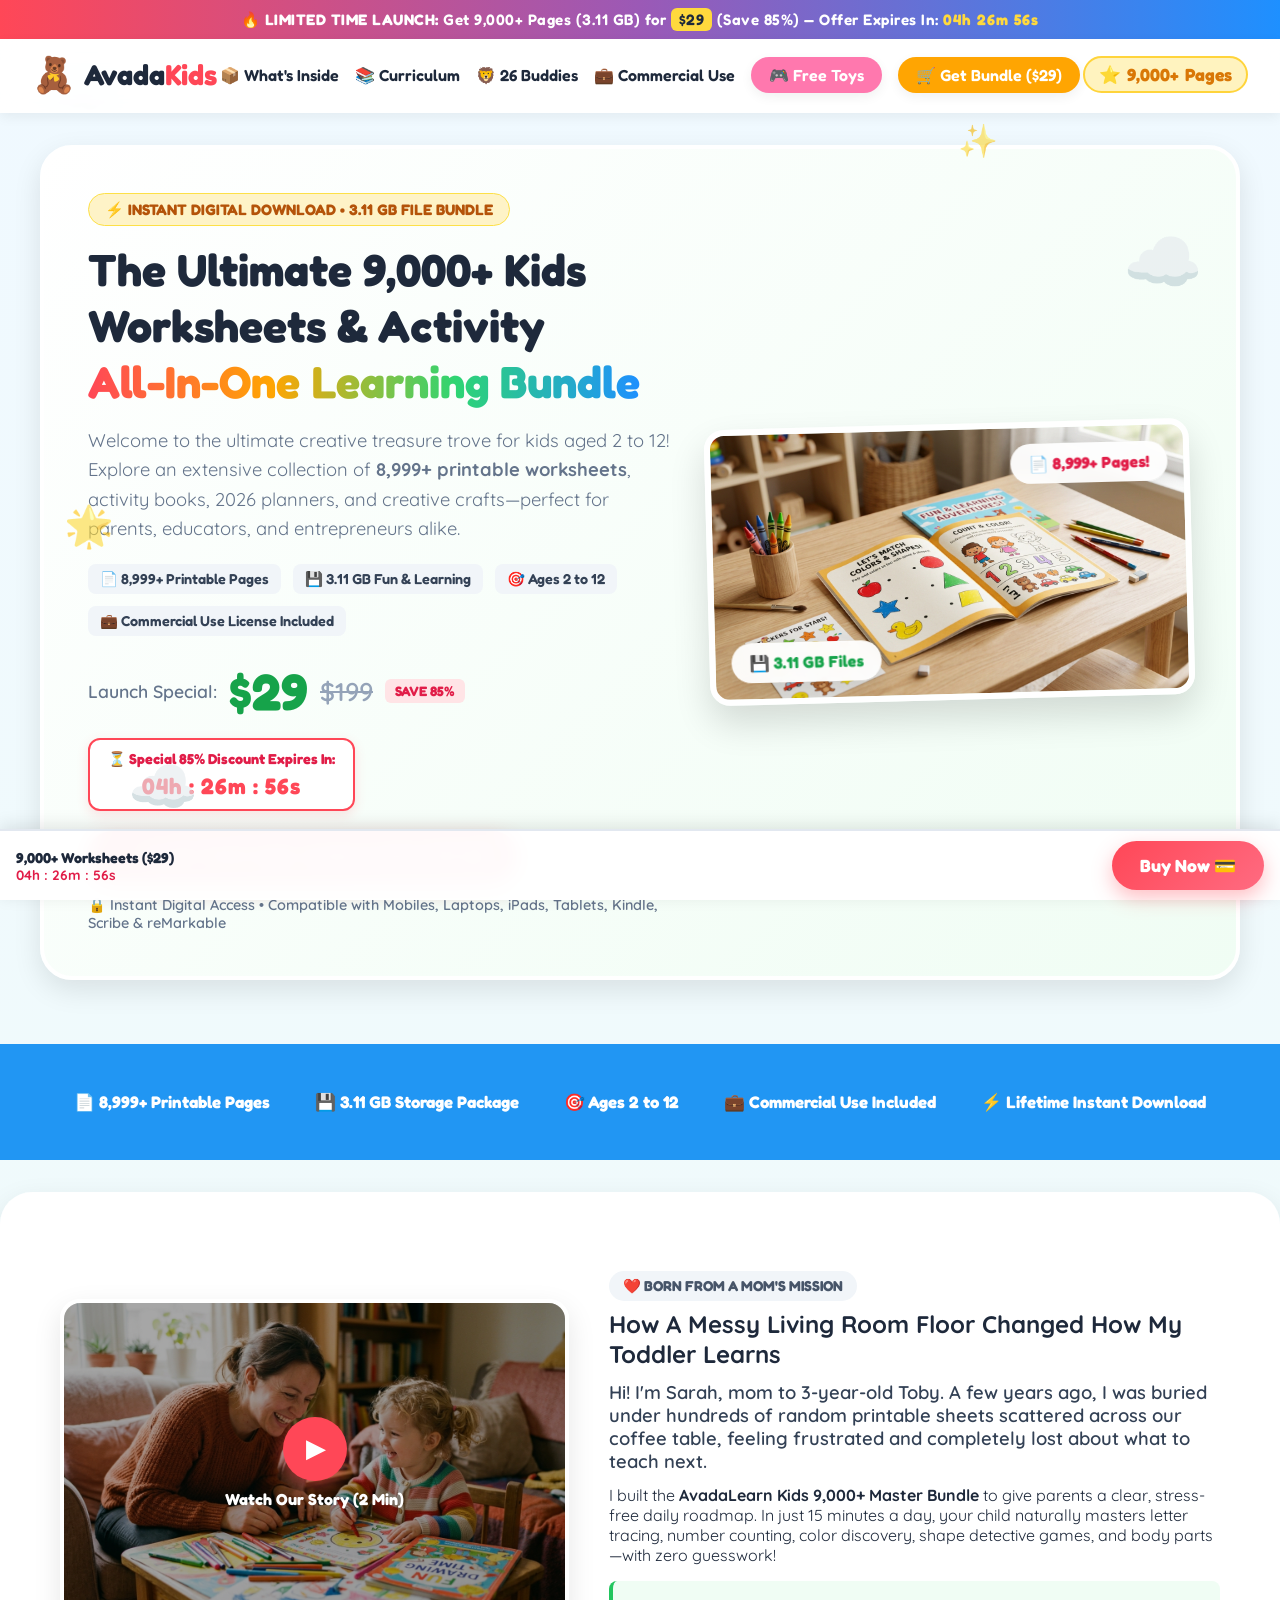
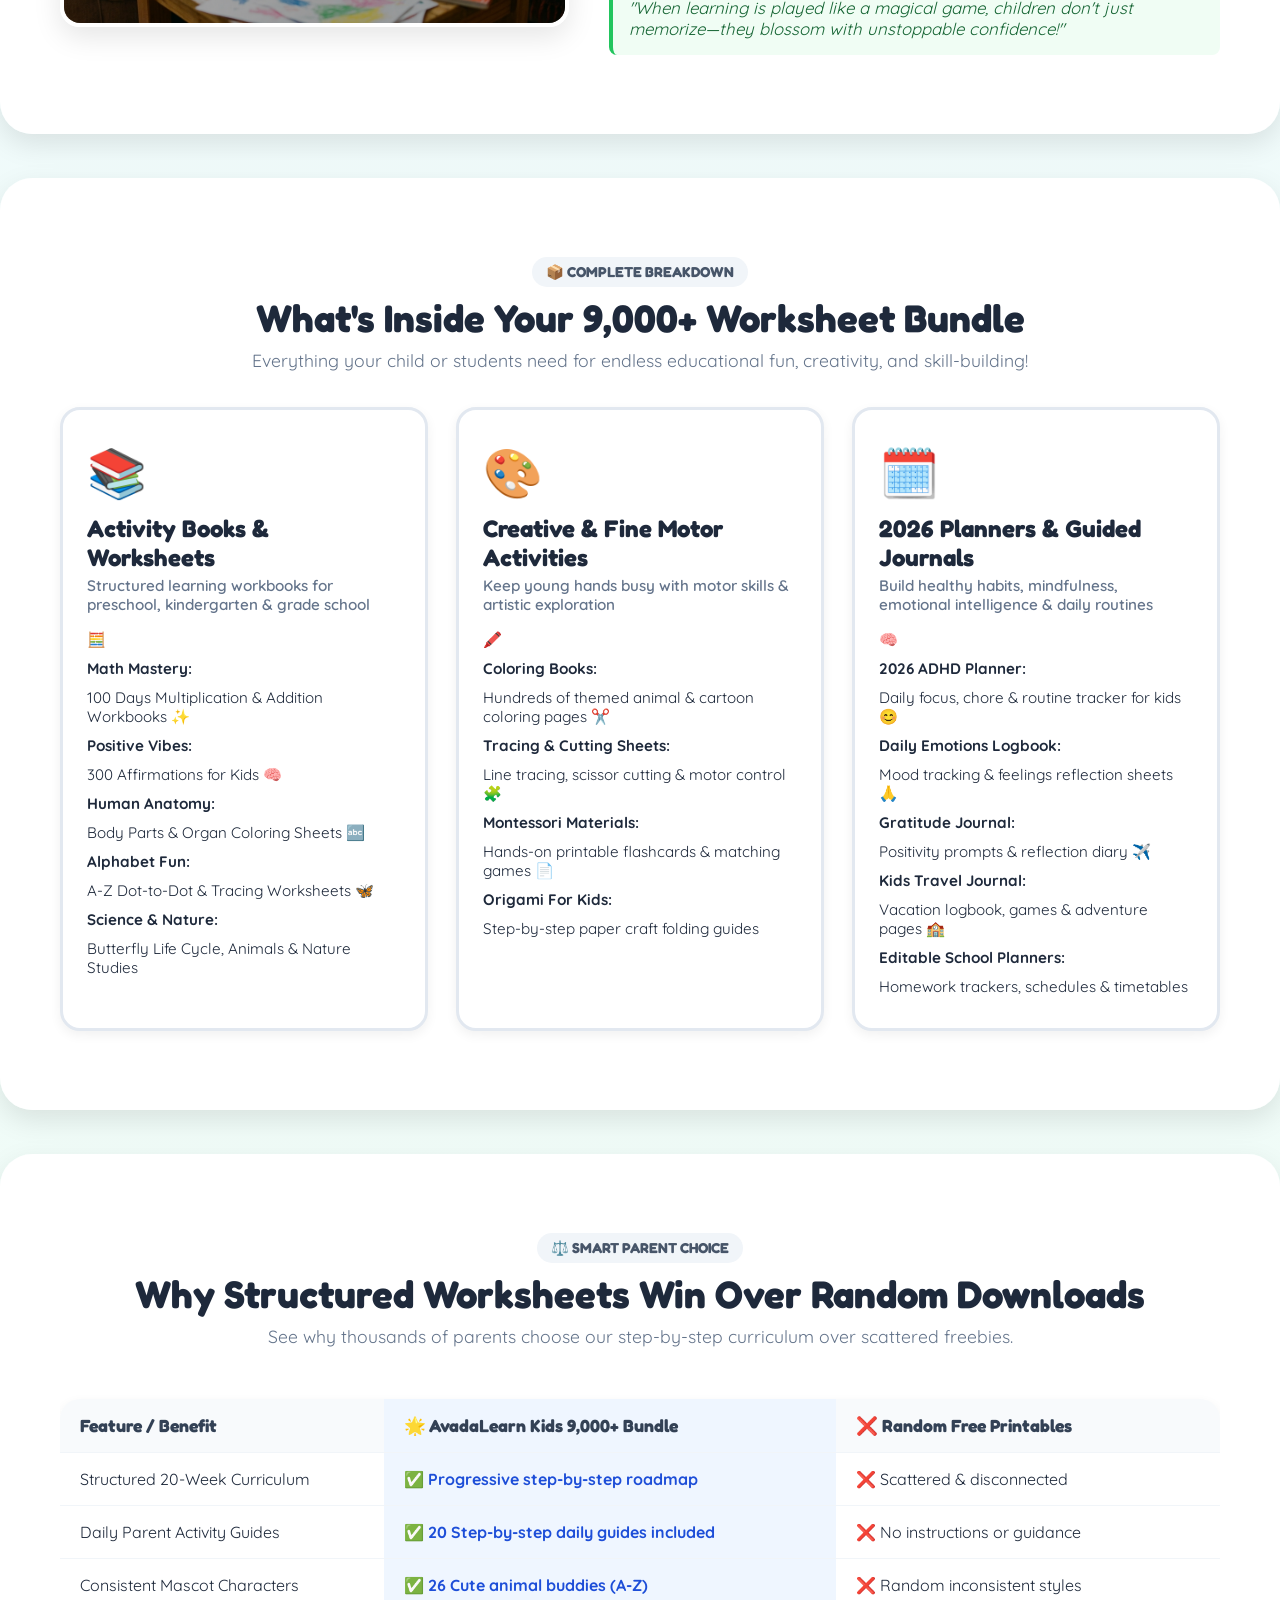
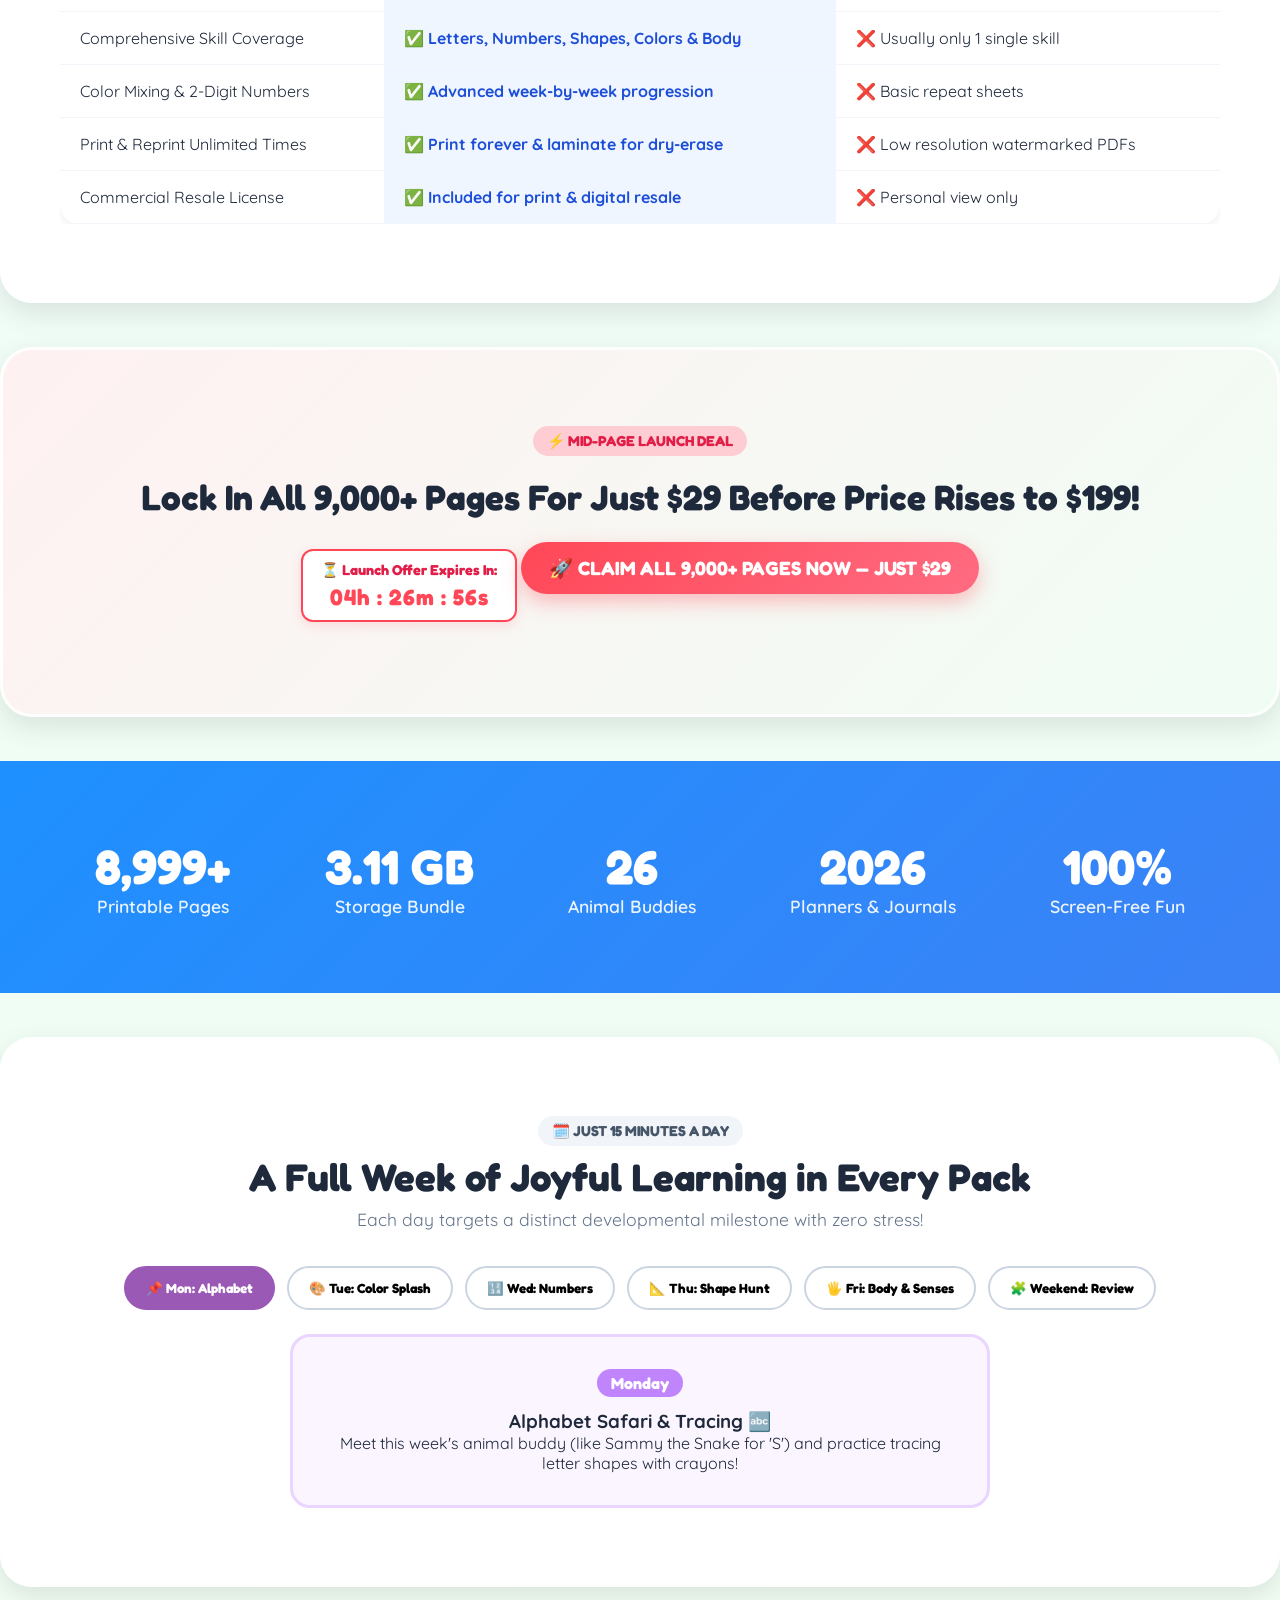
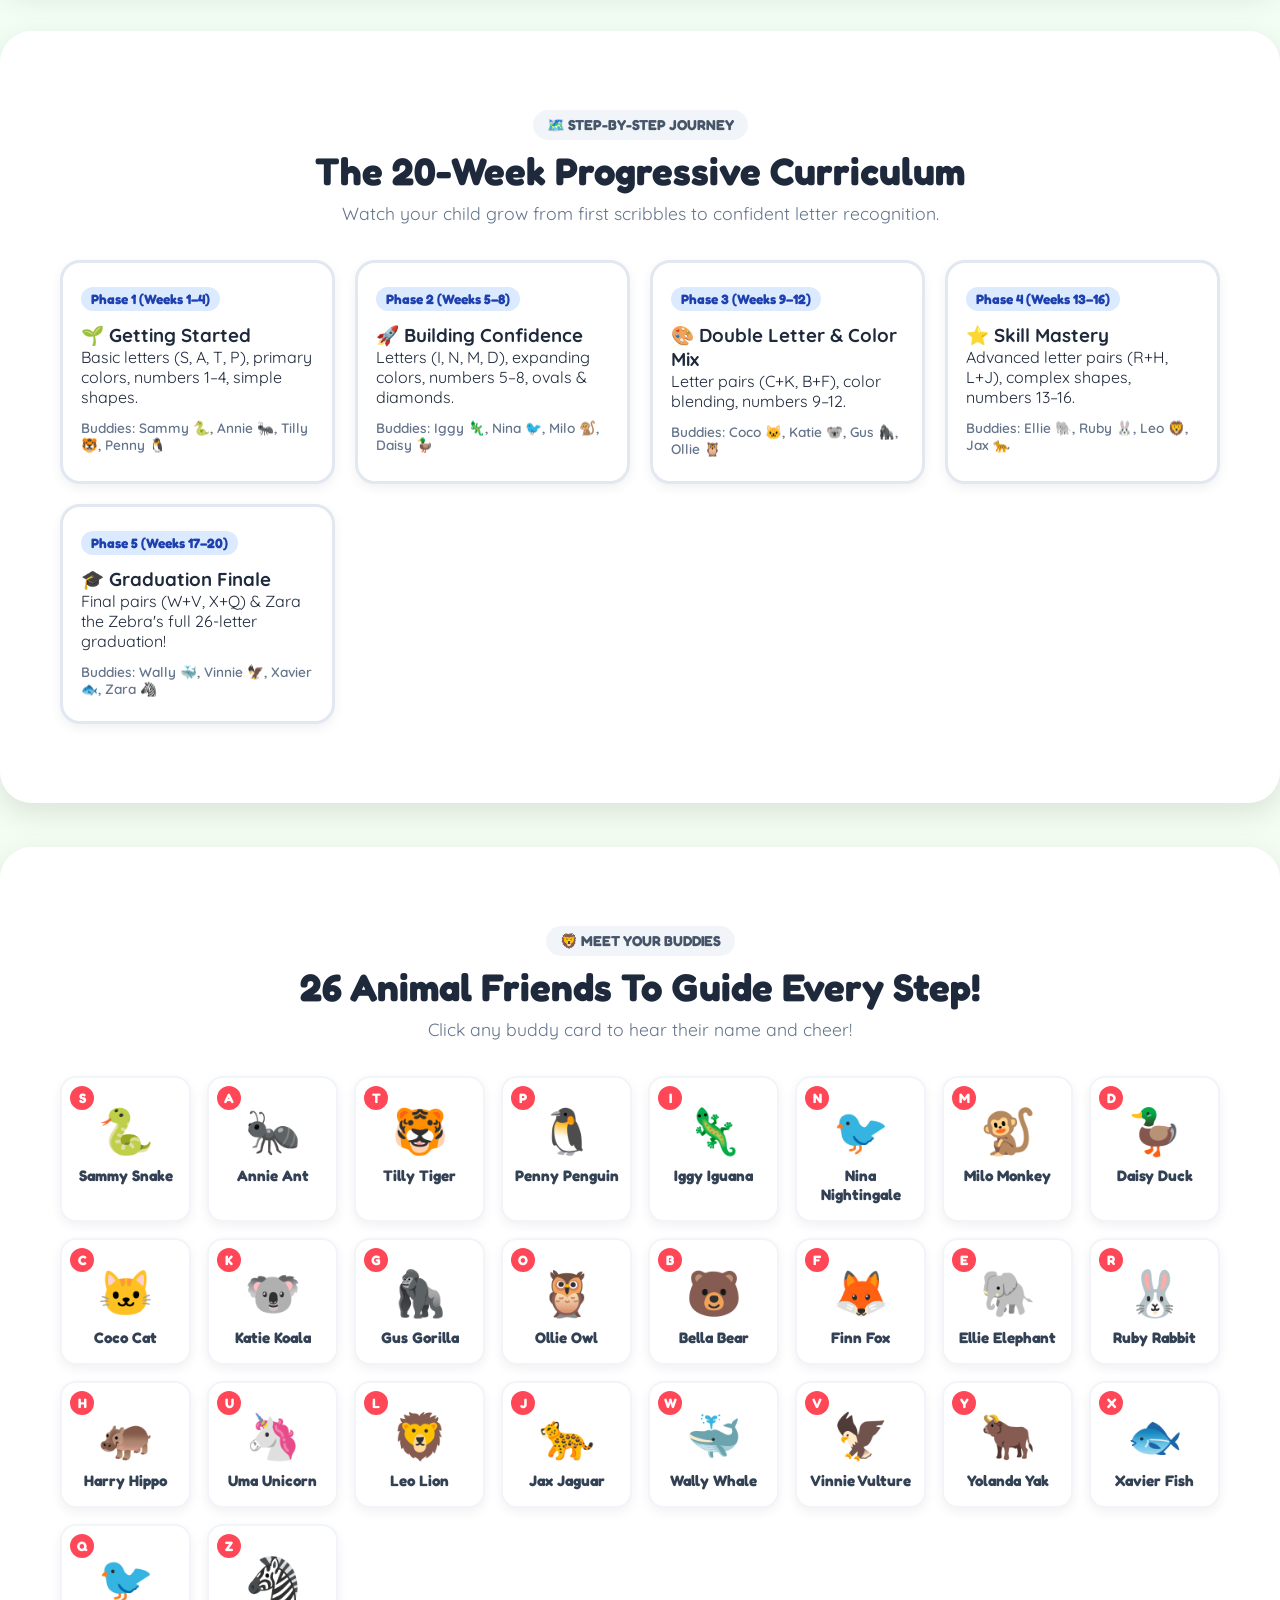
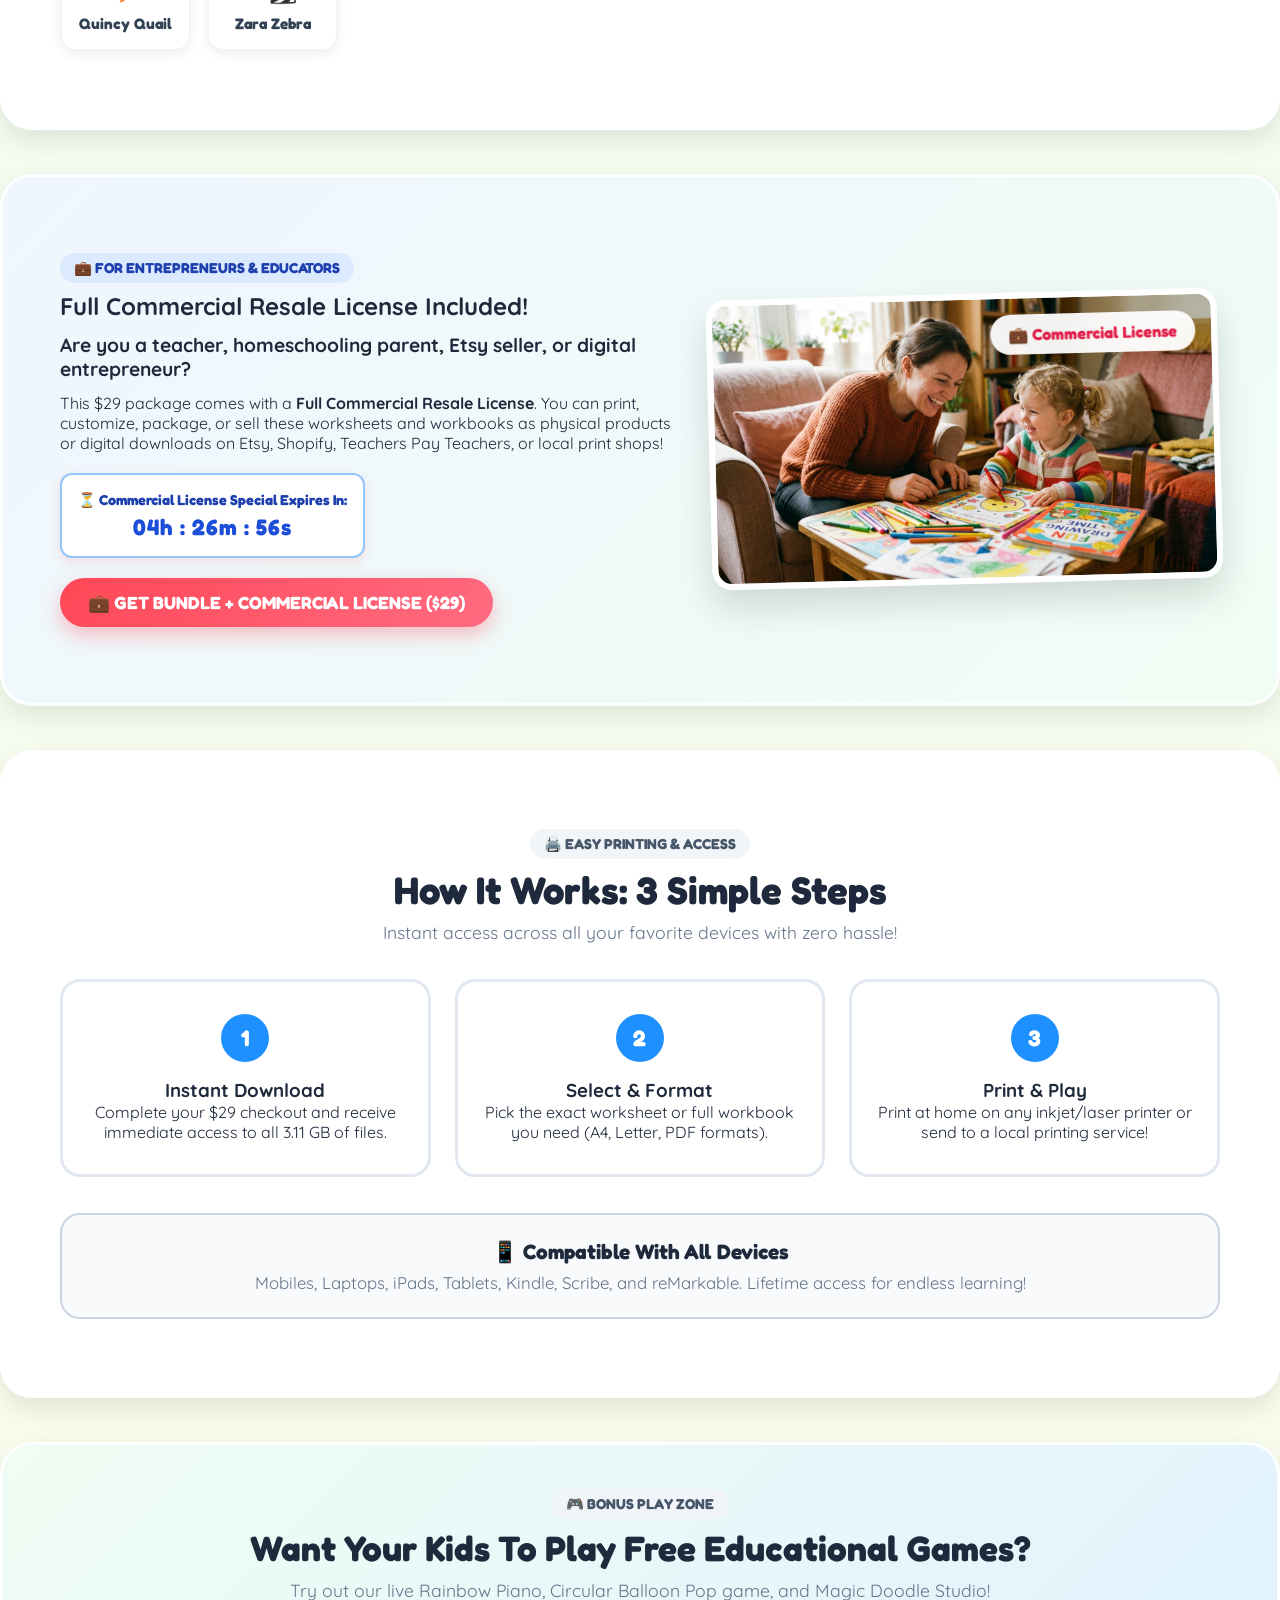
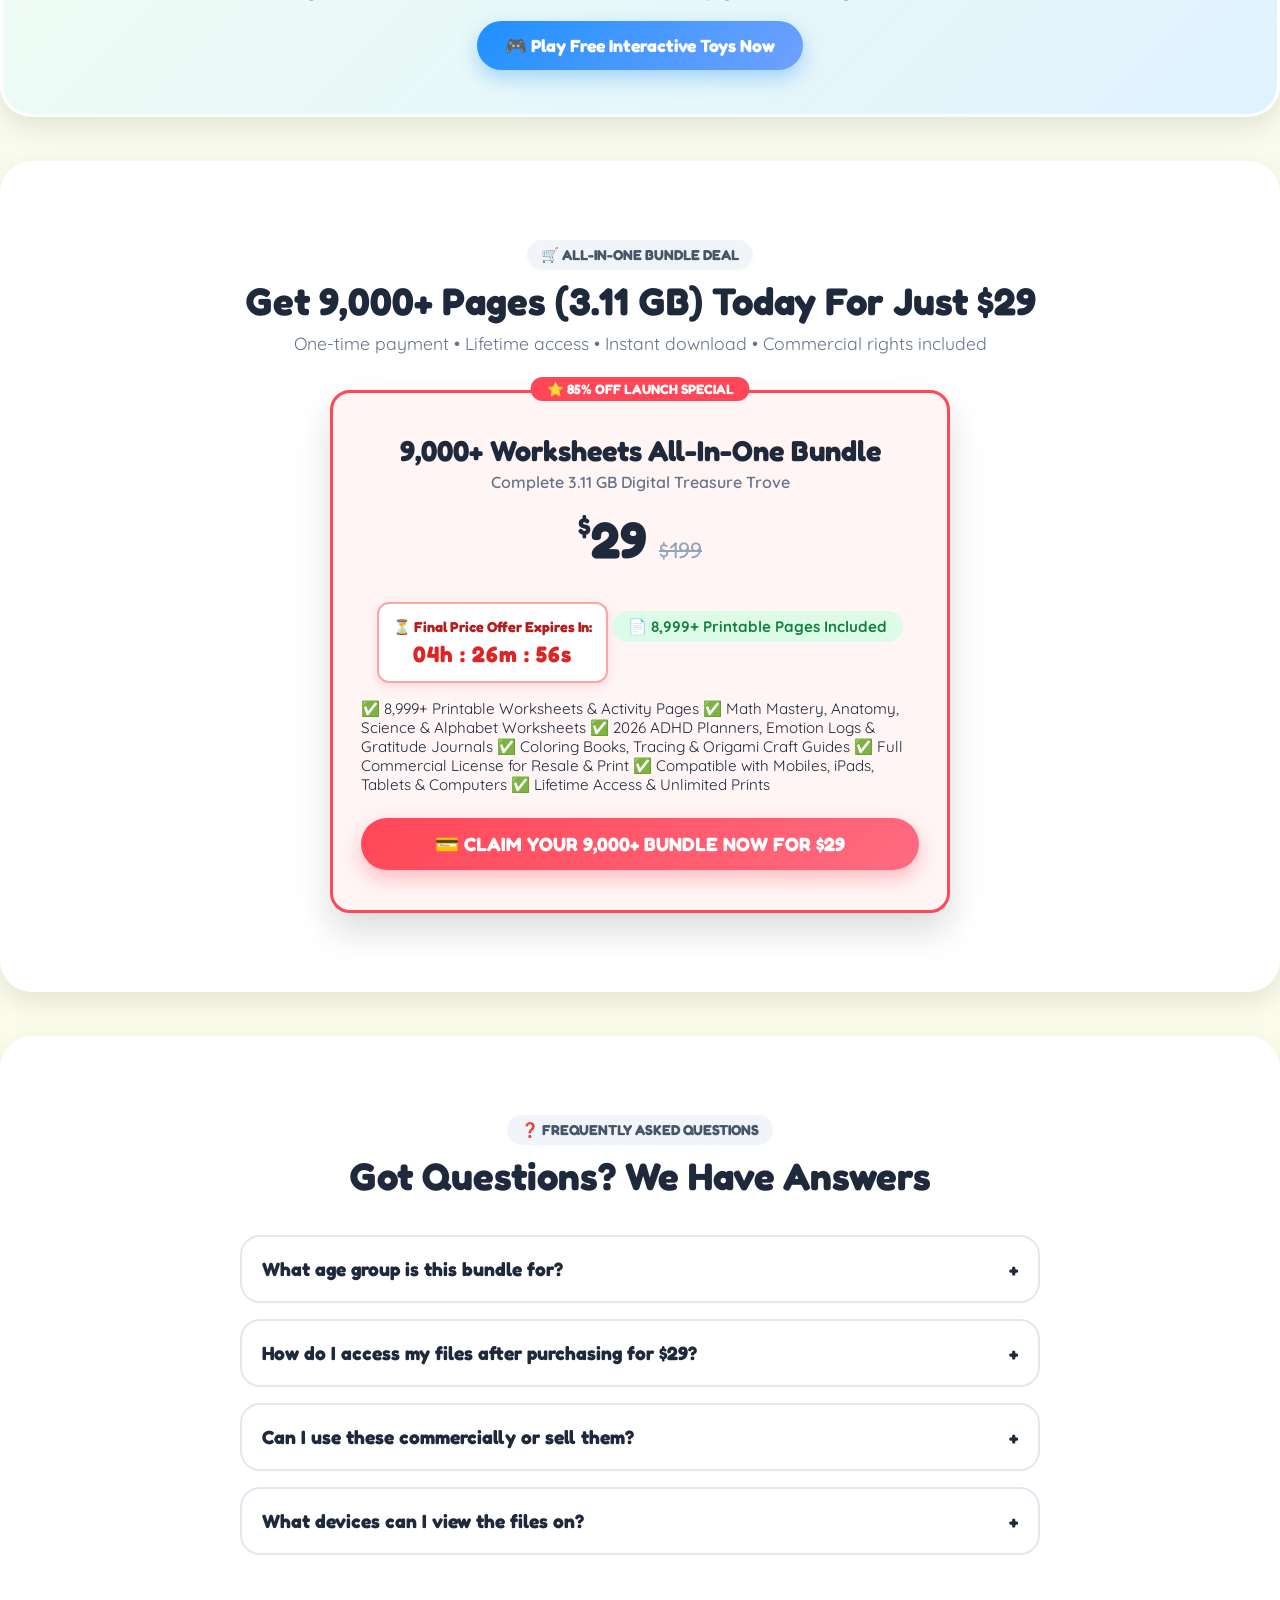
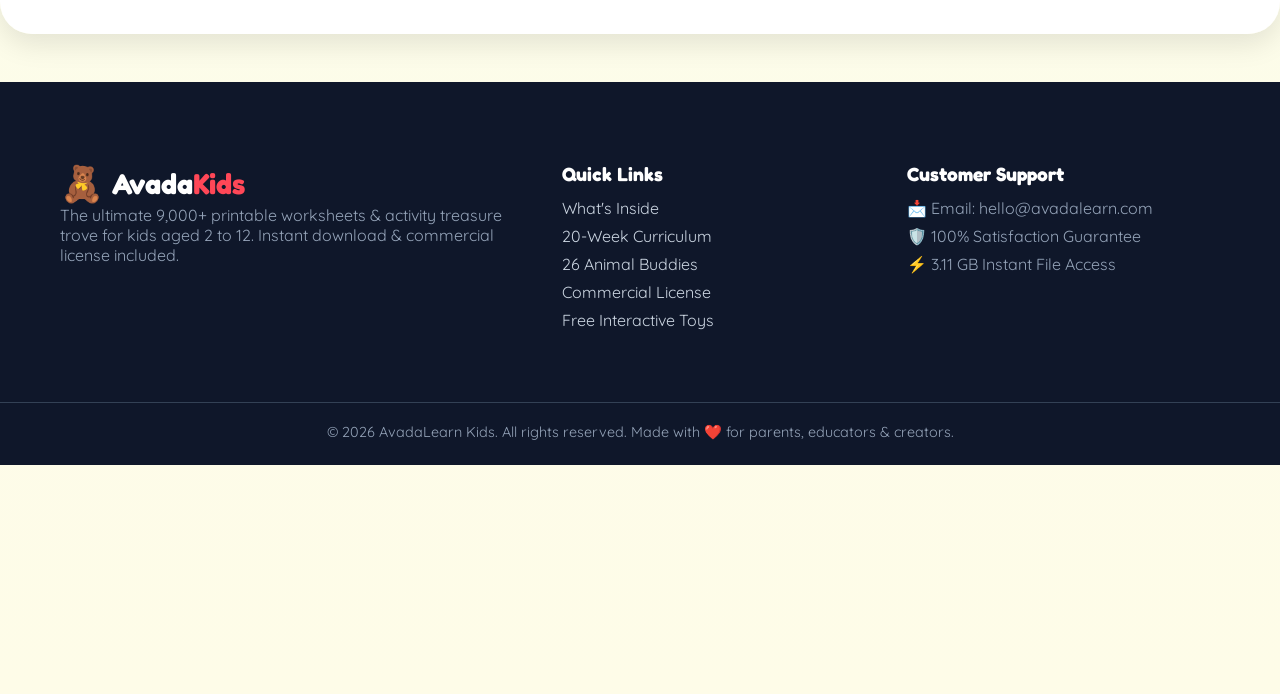
==== index.html @ 016fdf59 "Hide navbar navigation links inside responsive hamburger menu on mobile screens" ====
<!DOCTYPE html>
<html lang="en">
<head>
  <meta charset="UTF-8">
  <script>
    if (window.location.pathname === '/new' || window.location.pathname.endsWith('/new')) {
      if (!window.location.pathname.endsWith('/')) {
        window.location.replace(window.location.pathname + '/' + window.location.search + window.location.hash);
      }
    }
  </script>
  <meta name="viewport" content="width=device-width, initial-scale=1.0">
  <meta name="description" content="8,999+ Preschool & Kindergarten Printable Worksheets & All-In-One Learning Bundle (3.11 GB). 9,000+ printable pages for ages 2 to 12. Instant download for parents, teachers & commercial resale!">
  <meta name="keywords" content="kids worksheets, 9000 printable pages, preschool bundle, kindergarten worksheets, commercial use printables, adhd planner 2026">
  <title>9,000+ Kids Printable Worksheets & Activity All-In-One Bundle | Just $29</title>
  <link rel="preconnect" href="https://fonts.googleapis.com">
  <link rel="preconnect" href="https://fonts.gstatic.com" crossorigin>
  <link href="https://fonts.googleapis.com/css2?family=Fredoka:wght@400;600;700&family=Quicksand:wght@500;700&family=Bubblegum+Sans&display=swap" rel="stylesheet">
  <link rel="stylesheet" href="style.css">
</head>
<body>
  <!-- Floating background decorations -->
  <div class="cloud cloud-1">☁️</div>
  <div class="cloud cloud-2">☁️</div>
  <div class="cloud cloud-3">☁️</div>
  <div class="star star-1">✨</div>
  <div class="star star-2">🌟</div>

  <!-- Announcement Bar -->
  <div class="top-announcement">
    🔥 <strong>LIMITED TIME LAUNCH:</strong> Get 9,000+ Pages (3.11 GB) for <span>$29</span> (Save 85%) — Offer Expires In: <strong class="timer-display inline-timer">04h 27m 00s</strong>
  </div>

  <!-- Top Navigation Header -->
  <header class="navbar">
    <div class="logo">
      <span class="logo-icon">🧸</span>
      <span class="logo-text">Avada<span class="highlight">Kids</span></span>
    </div>

    <button class="hamburger-toggle" id="hamburger-toggle" aria-label="Toggle Navigation Menu">
      <span class="hamburger-bar"></span>
      <span class="hamburger-bar"></span>
      <span class="hamburger-bar"></span>
    </button>
    
    <nav class="nav-links" id="nav-menu">
      <a href="#whats-inside" class="nav-link">📦 What's Inside</a>
      <a href="#curriculum" class="nav-link">📚 Curriculum</a>
      <a href="#characters" class="nav-link">🦁 26 Buddies</a>
      <a href="#commercial" class="nav-link">💼 Commercial Use</a>
      <a href="toys.html" class="nav-link nav-btn btn-pink">🎮 Free Toys</a>
      <a href="#checkout" class="nav-link nav-btn btn-yellow">🛒 Get Bundle ($29)</a>
    </nav>

    <div class="header-right">
      <div class="star-counter">
        <span class="star-icon">⭐</span>
        <span id="star-score">9,000+</span> Pages
      </div>
    </div>
  </header>

  <main>
    <!-- HERO SECTION (CTA 1 WITH EVERGREEN TIMER) -->
    <section class="hero-section">
      <div class="container hero-grid">
        <div class="hero-content">
          <span class="badge" style="background:#fef3c7;color:#b45309;border:1px solid #fde047">
            ⚡ INSTANT DIGITAL DOWNLOAD • 3.11 GB FILE BUNDLE
          </span>
          <h1 class="hero-title">
            The Ultimate 9,000+ Kids Worksheets & Activity <br>
            <span class="gradient-text">All-In-One Learning Bundle</span>
          </h1>
          <p class="hero-subtext">
            Welcome to the ultimate creative treasure trove for kids aged 2 to 12! Explore an extensive collection of <strong>8,999+ printable worksheets</strong>, activity books, 2026 planners, and creative crafts—perfect for parents, educators, and entrepreneurs alike.
          </p>

          <div class="hero-features-list">
            <span>📄 8,999+ Printable Pages</span>
            <span>💾 3.11 GB Fun & Learning</span>
            <span>🎯 Ages 2 to 12</span>
            <span>💼 Commercial Use License Included</span>
          </div>

          <div class="hero-pricing-box">
            <span class="price-label">Launch Special:</span>
            <span class="price-amount" id="hero-price">$29</span>
            <span class="price-strikethrough">$199</span>
            <span class="discount-pill">SAVE 85%</span>
          </div>

          <!-- CTA 1 EVERGREEN TIMER BOX -->
          <div class="cta-timer-box">
            <span class="timer-label">⏳ Special 85% Discount Expires In:</span>
            <div class="timer-display countdown-timer">04h : 27m : 00s</div>
          </div>

          <div class="hero-buttons">
            <button class="btn btn-primary btn-bounce buy-btn" data-pack="9,000+ Worksheets All-In-One Bundle" data-price="29">
              🚀 CLAIM YOUR 9,000+ BUNDLE NOW FOR $29
            </button>
          </div>

          <p class="guarantee-text">
            🔒 Instant Digital Access • Compatible with Mobiles, Laptops, iPads, Tablets, Kindle, Scribe & reMarkable
          </p>
        </div>

        <div class="hero-media">
          <div class="image-frame">
            <img src="assets/bundle_mockup.jpg" alt="9000+ Kids Worksheets & Learning Bundle" class="hero-img">
            <div class="floating-badge badge-top-right">📄 8,999+ Pages!</div>
            <div class="floating-badge badge-bottom-left">💾 3.11 GB Files</div>
          </div>
        </div>
      </div>
    </section>

    <!-- METRICS RIBBON BAR -->
    <section class="ribbon-bar">
      <div class="container ribbon-flex">
        <span>📄 8,999+ Printable Pages</span>
        <span>💾 3.11 GB Storage Package</span>
        <span>🎯 Ages 2 to 12</span>
        <span>💼 Commercial Use Included</span>
        <span>⚡ Lifetime Instant Download</span>
      </div>
    </section>

    <!-- MEET THE CREATOR STORY SECTION -->
    <section class="card-section creator-section">
      <div class="container creator-grid">
        <div class="creator-media">
          <div class="video-preview-card" id="open-video-modal">
            <img src="assets/creator.jpg" alt="Sarah and her toddler" class="creator-img">
            <div class="play-overlay">
              <div class="play-btn-circle">▶</div>
              <span>Watch Our Story (2 Min)</span>
            </div>
          </div>
        </div>
        <div class="creator-text">
          <span class="section-tag">❤️ Born From A Mom's Mission</span>
          <h2>How A Messy Living Room Floor Changed How My Toddler Learns</h2>
          <p class="story-lead">Hi! I'm Sarah, mom to 3-year-old Toby. A few years ago, I was buried under hundreds of random printable sheets scattered across our coffee table, feeling frustrated and completely lost about what to teach next.</p>
          <p>I built the <strong>AvadaLearn Kids 9,000+ Master Bundle</strong> to give parents a clear, stress-free daily roadmap. In just 15 minutes a day, your child naturally masters letter tracing, number counting, color discovery, shape detective games, and body parts—with zero guesswork!</p>
          <blockquote class="creator-quote">
            "When learning is played like a magical game, children don't just memorize—they blossom with unstoppable confidence!"
          </blockquote>
        </div>
      </div>
    </section>

    <!-- WHAT'S INSIDE SECTION -->
    <section id="whats-inside" class="card-section">
      <div class="container">
        <div class="section-header">
          <span class="section-tag">📦 Complete Breakdown</span>
          <h2>What's Inside Your 9,000+ Worksheet Bundle</h2>
          <p>Everything your child or students need for endless educational fun, creativity, and skill-building!</p>
        </div>

        <div class="inside-grid">
          <!-- CATEGORY 1 -->
          <div class="inside-card">
            <div class="inside-icon">📚</div>
            <h3>Activity Books & Worksheets</h3>
            <p class="inside-subtitle">Structured learning workbooks for preschool, kindergarten & grade school</p>
            <ul class="inside-list">
              <td>🧮 <strong>Math Mastery:</strong> 100 Days Multiplication & Addition Workbooks</td>
              <td>✨ <strong>Positive Vibes:</strong> 300 Affirmations for Kids</td>
              <td>🧠 <strong>Human Anatomy:</strong> Body Parts & Organ Coloring Sheets</td>
              <td>🔤 <strong>Alphabet Fun:</strong> A-Z Dot-to-Dot & Tracing Worksheets</td>
              <td>🦋 <strong>Science & Nature:</strong> Butterfly Life Cycle, Animals & Nature Studies</td>
            </ul>
          </div>

          <!-- CATEGORY 2 -->
          <div class="inside-card">
            <div class="inside-icon">🎨</div>
            <h3>Creative & Fine Motor Activities</h3>
            <p class="inside-subtitle">Keep young hands busy with motor skills & artistic exploration</p>
            <ul class="inside-list">
              <td>🖍️ <strong>Coloring Books:</strong> Hundreds of themed animal & cartoon coloring pages</td>
              <td>✂️ <strong>Tracing & Cutting Sheets:</strong> Line tracing, scissor cutting & motor control</td>
              <td>🧩 <strong>Montessori Materials:</strong> Hands-on printable flashcards & matching games</td>
              <td>📄 <strong>Origami For Kids:</strong> Step-by-step paper craft folding guides</td>
            </ul>
          </div>

          <!-- CATEGORY 3 -->
          <div class="inside-card">
            <div class="inside-icon">🗓️</div>
            <h3>2026 Planners & Guided Journals</h3>
            <p class="inside-subtitle">Build healthy habits, mindfulness, emotional intelligence & daily routines</p>
            <ul class="inside-list">
              <td>🧠 <strong>2026 ADHD Planner:</strong> Daily focus, chore & routine tracker for kids</td>
              <td>😊 <strong>Daily Emotions Logbook:</strong> Mood tracking & feelings reflection sheets</td>
              <td>🙏 <strong>Gratitude Journal:</strong> Positivity prompts & reflection diary</td>
              <td>✈️ <strong>Kids Travel Journal:</strong> Vacation logbook, games & adventure pages</td>
              <td>🏫 <strong>Editable School Planners:</strong> Homework trackers, schedules & timetables</td>
            </ul>
          </div>
        </div>
      </div>
    </section>

    <!-- COMPARISON TABLE SECTION -->
    <section id="comparison" class="card-section comparison-section">
      <div class="container">
        <div class="section-header">
          <span class="section-tag">⚖️ Smart Parent Choice</span>
          <h2>Why Structured Worksheets Win Over Random Downloads</h2>
          <p>See why thousands of parents choose our step-by-step curriculum over scattered freebies.</p>
        </div>

        <div class="table-responsive">
          <table class="comparison-table">
            <thead>
              <tr>
                <th>Feature / Benefit</th>
                <th class="col-highlight">🌟 AvadaLearn Kids 9,000+ Bundle</th>
                <th>❌ Random Free Printables</th>
              </tr>
            </thead>
            <tbody>
              <tr>
                <td>Structured 20-Week Curriculum</td>
                <td class="col-highlight">✅ Progressive step-by-step roadmap</td>
                <td>❌ Scattered & disconnected</td>
              </tr>
              <tr>
                <td>Daily Parent Activity Guides</td>
                <td class="col-highlight">✅ 20 Step-by-step daily guides included</td>
                <td>❌ No instructions or guidance</td>
              </tr>
              <tr>
                <td>Consistent Mascot Characters</td>
                <td class="col-highlight">✅ 26 Cute animal buddies (A-Z)</td>
                <td>❌ Random inconsistent styles</td>
              </tr>
              <tr>
                <td>Comprehensive Skill Coverage</td>
                <td class="col-highlight">✅ Letters, Numbers, Shapes, Colors & Body</td>
                <td>❌ Usually only 1 single skill</td>
              </tr>
              <tr>
                <td>Color Mixing & 2-Digit Numbers</td>
                <td class="col-highlight">✅ Advanced week-by-week progression</td>
                <td>❌ Basic repeat sheets</td>
              </tr>
              <tr>
                <td>Print & Reprint Unlimited Times</td>
                <td class="col-highlight">✅ Print forever & laminate for dry-erase</td>
                <td>❌ Low resolution watermarked PDFs</td>
              </tr>
              <tr>
                <td>Commercial Resale License</td>
                <td class="col-highlight">✅ Included for print & digital resale</td>
                <td>❌ Personal view only</td>
              </tr>
            </tbody>
          </table>
        </div>
      </div>
    </section>

    <!-- CTA 2 (MID-PAGE URGENCY OFFER BOX) -->
    <section class="card-section cta-banner-section" style="background:linear-gradient(135deg,#fff1f2 0%,#f0fdf4 100%);text-align:center">
      <div class="container">
        <span class="section-tag" style="background:#fecdd3;color:#e11d48">⚡ MID-PAGE LAUNCH DEAL</span>
        <h2 style="font-family:var(--font-heading);font-size:2.2rem;margin:12px 0">Lock In All 9,000+ Pages For Just $29 Before Price Rises to $199!</h2>
        
        <div class="cta-timer-box" style="margin:16px auto;max-width:400px">
          <span class="timer-label">⏳ Launch Offer Expires In:</span>
          <div class="timer-display countdown-timer">04h : 27m : 00s</div>
        </div>

        <button class="btn btn-primary btn-bounce buy-btn" data-pack="9,000+ Worksheets All-In-One Bundle" data-price="29" style="font-size:1.2rem;margin-top:12px">
          🚀 CLAIM ALL 9,000+ PAGES NOW — JUST $29
        </button>
      </div>
    </section>

    <!-- ANIMATED STATS SECTION -->
    <section class="stats-section">
      <div class="container stats-grid">
        <div class="stat-card">
          <div class="stat-num">8,999+</div>
          <div class="stat-label">Printable Pages</div>
        </div>
        <div class="stat-card">
          <div class="stat-num">3.11 GB</div>
          <div class="stat-label">Storage Bundle</div>
        </div>
        <div class="stat-card">
          <div class="stat-num">26</div>
          <div class="stat-label">Animal Buddies</div>
        </div>
        <div class="stat-card">
          <div class="stat-num">2026</div>
          <div class="stat-label">Planners & Journals</div>
        </div>
        <div class="stat-card">
          <div class="stat-num">100%</div>
          <div class="stat-label">Screen-Free Fun</div>
        </div>
      </div>
    </section>

    <!-- DAILY ROUTINE BREAKDOWN SECTION -->
    <section id="daily-routine" class="card-section routine-section">
      <div class="container">
        <div class="section-header">
          <span class="section-tag">🗓️ Just 15 Minutes A Day</span>
          <h2>A Full Week of Joyful Learning in Every Pack</h2>
          <p>Each day targets a distinct developmental milestone with zero stress!</p>
        </div>

        <div class="routine-tabs">
          <div class="tab-buttons">
            <button class="tab-btn active" data-tab="mon">📌 Mon: Alphabet</button>
            <button class="tab-btn" data-tab="tue">🎨 Tue: Color Splash</button>
            <button class="tab-btn" data-tab="wed">🔢 Wed: Numbers</button>
            <button class="tab-btn" data-tab="thu">📐 Thu: Shape Hunt</button>
            <button class="tab-btn" data-tab="fri">🖐️ Fri: Body & Senses</button>
            <button class="tab-btn" data-tab="sat">🧩 Weekend: Review</button>
          </div>

          <div class="tab-contents">
            <div class="tab-content active" id="tab-mon">
              <div class="tab-card">
                <span class="day-badge">Monday</span>
                <h3>Alphabet Safari & Tracing 🔤</h3>
                <p>Meet this week's animal buddy (like Sammy the Snake for 'S') and practice tracing letter shapes with crayons!</p>
              </div>
            </div>
            <div class="tab-content" id="tab-tue">
              <div class="tab-card">
                <span class="day-badge">Tuesday</span>
                <h3>Color Discovery & Sensory Play 🎨</h3>
                <p>Explore primary and secondary colors through coloring, scavenger hunts, and dot-marker activities.</p>
              </div>
            </div>
            <div class="tab-content" id="tab-wed">
              <div class="tab-card">
                <span class="day-badge">Wednesday</span>
                <h3>Number Wonder & Counting 🔢</h3>
                <p>Count objects, group items, and trace numbers from 1 up to 20 with playful visual prompts.</p>
              </div>
            </div>
            <div class="tab-content" id="tab-thu">
              <div class="tab-card">
                <span class="day-badge">Thursday</span>
                <h3>Shape Detective Games 📐</h3>
                <p>Spot circles, triangles, stars, ovals, and diamonds hidden inside fun illustrated scenes!</p>
              </div>
            </div>
            <div class="tab-content" id="tab-fri">
              <div class="tab-card">
                <span class="day-badge">Friday</span>
                <h3>Body Parts & Motor Skills 🖐️</h3>
                <p>Wiggle, point, and learn about hands, feet, eyes, and ears while building fine motor coordination.</p>
              </div>
            </div>
            <div class="tab-content" id="tab-sat">
              <div class="tab-card">
                <span class="day-badge">Weekend</span>
                <h3>Review, Stickers & Celebration 🥳</h3>
                <p>Reinforce the week's learnings through free coloring, stickers, and rewarding star badges!</p>
              </div>
            </div>
          </div>
        </div>
      </div>
    </section>

    <!-- 20-WEEK CURRICULUM ROADMAP -->
    <section id="curriculum" class="card-section roadmap-section">
      <div class="container">
        <div class="section-header">
          <span class="section-tag">🗺️ Step-By-Step Journey</span>
          <h2>The 20-Week Progressive Curriculum</h2>
          <p>Watch your child grow from first scribbles to confident letter recognition.</p>
        </div>

        <div class="roadmap-grid">
          <div class="roadmap-card">
            <span class="phase-badge">Phase 1 (Weeks 1–4)</span>
            <h3>🌱 Getting Started</h3>
            <p>Basic letters (S, A, T, P), primary colors, numbers 1–4, simple shapes.</p>
            <span class="buddies-tag">Buddies: Sammy 🐍, Annie 🐜, Tilly 🐯, Penny 🐧</span>
          </div>

          <div class="roadmap-card">
            <span class="phase-badge">Phase 2 (Weeks 5–8)</span>
            <h3>🚀 Building Confidence</h3>
            <p>Letters (I, N, M, D), expanding colors, numbers 5–8, ovals & diamonds.</p>
            <span class="buddies-tag">Buddies: Iggy 🦎, Nina 🐦, Milo 🐒, Daisy 🦆</span>
          </div>

          <div class="roadmap-card">
            <span class="phase-badge">Phase 3 (Weeks 9–12)</span>
            <h3>🎨 Double Letter & Color Mix</h3>
            <p>Letter pairs (C+K, B+F), color blending, numbers 9–12.</p>
            <span class="buddies-tag">Buddies: Coco 🐱, Katie 🐨, Gus 🦍, Ollie 🦉</span>
          </div>

          <div class="roadmap-card">
            <span class="phase-badge">Phase 4 (Weeks 13–16)</span>
            <h3>⭐ Skill Mastery</h3>
            <p>Advanced letter pairs (R+H, L+J), complex shapes, numbers 13–16.</p>
            <span class="buddies-tag">Buddies: Ellie 🐘, Ruby 🐰, Leo 🦁, Jax 🐆</span>
          </div>

          <div class="roadmap-card">
            <span class="phase-badge">Phase 5 (Weeks 17–20)</span>
            <h3>🎓 Graduation Finale</h3>
            <p>Final pairs (W+V, X+Q) & Zara the Zebra's full 26-letter graduation!</p>
            <span class="buddies-tag">Buddies: Wally 🐳, Vinnie 🦅, Xavier 🐟, Zara 🦓</span>
          </div>
        </div>
      </div>
    </section>

    <!-- 26 ANIMAL CHARACTERS WALL -->
    <section id="characters" class="card-section characters-section">
      <div class="container">
        <div class="section-header">
          <span class="section-tag">🦁 Meet Your Buddies</span>
          <h2>26 Animal Friends To Guide Every Step!</h2>
          <p>Click any buddy card to hear their name and cheer!</p>
        </div>

        <div class="character-wall-grid">
          <div class="buddy-card" data-name="Sammy the Snake"><span class="letter-badge">S</span><div class="buddy-emoji">🐍</div><h4>Sammy Snake</h4></div>
          <div class="buddy-card" data-name="Annie the Ant"><span class="letter-badge">A</span><div class="buddy-emoji">🐜</div><h4>Annie Ant</h4></div>
          <div class="buddy-card" data-name="Tilly the Tiger"><span class="letter-badge">T</span><div class="buddy-emoji">🐯</div><h4>Tilly Tiger</h4></div>
          <div class="buddy-card" data-name="Penny the Penguin"><span class="letter-badge">P</span><div class="buddy-emoji">🐧</div><h4>Penny Penguin</h4></div>
          <div class="buddy-card" data-name="Iggy the Iguana"><span class="letter-badge">I</span><div class="buddy-emoji">🦎</div><h4>Iggy Iguana</h4></div>
          <div class="buddy-card" data-name="Nina the Nightingale"><span class="letter-badge">N</span><div class="buddy-emoji">🐦</div><h4>Nina Nightingale</h4></div>
          <div class="buddy-card" data-name="Milo the Monkey"><span class="letter-badge">M</span><div class="buddy-emoji">🐒</div><h4>Milo Monkey</h4></div>
          <div class="buddy-card" data-name="Daisy the Duck"><span class="letter-badge">D</span><div class="buddy-emoji">🦆</div><h4>Daisy Duck</h4></div>
          <div class="buddy-card" data-name="Coco the Cat"><span class="letter-badge">C</span><div class="buddy-emoji">🐱</div><h4>Coco Cat</h4></div>
          <div class="buddy-card" data-name="Katie the Koala"><span class="letter-badge">K</span><div class="buddy-emoji">🐨</div><h4>Katie Koala</h4></div>
          <div class="buddy-card" data-name="Gus the Gorilla"><span class="letter-badge">G</span><div class="buddy-emoji">🦍</div><h4>Gus Gorilla</h4></div>
          <div class="buddy-card" data-name="Ollie the Owl"><span class="letter-badge">O</span><div class="buddy-emoji">🦉</div><h4>Ollie Owl</h4></div>
          <div class="buddy-card" data-name="Bella the Bear"><span class="letter-badge">B</span><div class="buddy-emoji">🐻</div><h4>Bella Bear</h4></div>
          <div class="buddy-card" data-name="Finn the Fox"><span class="letter-badge">F</span><div class="buddy-emoji">🦊</div><h4>Finn Fox</h4></div>
          <div class="buddy-card" data-name="Ellie the Elephant"><span class="letter-badge">E</span><div class="buddy-emoji">🐘</div><h4>Ellie Elephant</h4></div>
          <div class="buddy-card" data-name="Ruby the Rabbit"><span class="letter-badge">R</span><div class="buddy-emoji">🐰</div><h4>Ruby Rabbit</h4></div>
          <div class="buddy-card" data-name="Harry the Hippo"><span class="letter-badge">H</span><div class="buddy-emoji">🦛</div><h4>Harry Hippo</h4></div>
          <div class="buddy-card" data-name="Uma the Unicorn"><span class="letter-badge">U</span><div class="buddy-emoji">🦄</div><h4>Uma Unicorn</h4></div>
          <div class="buddy-card" data-name="Leo the Lion"><span class="letter-badge">L</span><div class="buddy-emoji">🦁</div><h4>Leo Lion</h4></div>
          <div class="buddy-card" data-name="Jax the Jaguar"><span class="letter-badge">J</span><div class="buddy-emoji">🐆</div><h4>Jax Jaguar</h4></div>
          <div class="buddy-card" data-name="Wally the Whale"><span class="letter-badge">W</span><div class="buddy-emoji">🐳</div><h4>Wally Whale</h4></div>
          <div class="buddy-card" data-name="Vinnie the Vulture"><span class="letter-badge">V</span><div class="buddy-emoji">🦅</div><h4>Vinnie Vulture</h4></div>
          <div class="buddy-card" data-name="Yolanda the Yak"><span class="letter-badge">Y</span><div class="buddy-emoji">🐂</div><h4>Yolanda Yak</h4></div>
          <div class="buddy-card" data-name="Xavier the X-ray Fish"><span class="letter-badge">X</span><div class="buddy-emoji">🐟</div><h4>Xavier Fish</h4></div>
          <div class="buddy-card" data-name="Quincy the Quail"><span class="letter-badge">Q</span><div class="buddy-emoji">🐦</div><h4>Quincy Quail</h4></div>
          <div class="buddy-card" data-name="Zara the Zebra"><span class="letter-badge">Z</span><div class="buddy-emoji">🦓</div><h4>Zara Zebra</h4></div>
        </div>
      </div>
    </section>

    <!-- COMMERCIAL USE SECTION -->
    <section id="commercial" class="card-section commercial-section" style="background:linear-gradient(135deg,#eff6ff 0%,#f0fdf4 100%)">
      <div class="container commercial-grid">
        <div class="commercial-text">
          <span class="section-tag" style="background:#dbeafe;color:#1e40af">💼 For Entrepreneurs & Educators</span>
          <h2>Full Commercial Resale License Included!</h2>
          <p class="story-lead">Are you a teacher, homeschooling parent, Etsy seller, or digital entrepreneur?</p>
          <p>This $29 package comes with a <strong>Full Commercial Resale License</strong>. You can print, customize, package, or sell these worksheets and workbooks as physical products or digital downloads on Etsy, Shopify, Teachers Pay Teachers, or local print shops!</p>

          <!-- CTA 3 (COMMERCIAL OFFER BOX WITH TIMER) -->
          <div class="cta-timer-box" style="margin:20px 0;background:#fff;padding:16px;border-radius:12px;border:2px solid #93c5fd">
            <span class="timer-label" style="color:#1e40af">⏳ Commercial License Special Expires In:</span>
            <div class="timer-display countdown-timer" style="color:#1d4ed8">04h : 27m : 00s</div>
          </div>

          <button class="btn btn-primary buy-btn" data-pack="9,000+ Worksheets All-In-One Bundle (Commercial License)" data-price="29" style="font-size:1.1rem">
            💼 GET BUNDLE + COMMERCIAL LICENSE ($29)
          </button>
        </div>
        <div class="commercial-media">
          <div class="image-frame">
            <img src="assets/creator.jpg" alt="Commercial Use License Included" class="hero-img">
            <div class="floating-badge badge-top-right">💼 Commercial License</div>
          </div>
        </div>
      </div>
    </section>

    <!-- EASY 3-STEP PRINTING & DEVICE COMPATIBILITY -->
    <section id="printing" class="card-section printing-section">
      <div class="container">
        <div class="section-header">
          <span class="section-tag">🖨️ Easy Printing & Access</span>
          <h2>How It Works: 3 Simple Steps</h2>
          <p>Instant access across all your favorite devices with zero hassle!</p>
        </div>

        <div class="steps-grid">
          <div class="step-card">
            <div class="step-number">1</div>
            <h3>Instant Download</h3>
            <p>Complete your $29 checkout and receive immediate access to all 3.11 GB of files.</p>
          </div>

          <div class="step-card">
            <div class="step-number">2</div>
            <h3>Select & Format</h3>
            <p>Pick the exact worksheet or full workbook you need (A4, Letter, PDF formats).</p>
          </div>

          <div class="step-card">
            <div class="step-number">3</div>
            <h3>Print & Play</h3>
            <p>Print at home on any inkjet/laser printer or send to a local printing service!</p>
          </div>
        </div>

        <div class="device-box" style="margin-top:36px;background:#f8fafc;padding:24px;border-radius:20px;text-align:center;border:2px solid #cbd5e1">
          <h4 style="font-family:var(--font-heading);font-size:1.3rem;margin-bottom:8px">📱 Compatible With All Devices</h4>
          <p style="color:var(--text-muted);font-size:1.05rem">Mobiles, Laptops, iPads, Tablets, Kindle, Scribe, and reMarkable. Lifetime access for endless learning!</p>
        </div>
      </div>
    </section>

    <!-- BANNER TO FREE INTERACTIVE TOYS PAGE -->
    <section class="card-section text-center-banner" style="text-align:center;background:linear-gradient(135deg,#f0fdf4 0%,#e0f2fe 100%)">
      <span class="section-tag">🎮 Bonus Play Zone</span>
      <h2 style="font-family:var(--font-heading);font-size:2.2rem;margin-bottom:10px">Want Your Kids To Play Free Educational Games?</h2>
      <p style="font-size:1.1rem;color:var(--text-muted);margin-bottom:20px">Try out our live Rainbow Piano, Circular Balloon Pop game, and Magic Doodle Studio!</p>
      <a href="toys.html" class="btn btn-secondary btn-bounce">🎮 Play Free Interactive Toys Now</a>
    </section>

    <!-- CTA 4 (MAIN FINAL CHECKOUT SECTION & PRICING BOX WITH TIMER) -->
    <section id="checkout" class="card-section pricing-section">
      <div class="container">
        <div class="section-header">
          <span class="section-tag">🛒 All-In-One Bundle Deal</span>
          <h2>Get 9,000+ Pages (3.11 GB) Today For Just $29</h2>
          <p>One-time payment • Lifetime access • Instant download • Commercial rights included</p>
        </div>

        <div class="pricing-grid-single" style="max-width:620px;margin:0 auto">
          <div class="pricing-card featured" style="padding:40px 28px">
            <div class="featured-badge">⭐ 85% OFF LAUNCH SPECIAL</div>
            <span class="pack-name">9,000+ Worksheets All-In-One Bundle</span>
            <span class="weeks-tag">Complete 3.11 GB Digital Treasure Trove</span>
            
            <div class="price-box">
              <span class="curr-symbol">$</span><span class="price-val">29</span>
              <span class="old-price">$199</span>
            </div>

            <!-- CTA 4 EVERGREEN TIMER -->
            <div class="cta-timer-box" style="margin:16px 0;background:#fff;padding:14px;border-radius:12px;border:2px solid #fca5a5">
              <span class="timer-label" style="color:#b91c1c">⏳ Final Price Offer Expires In:</span>
              <div class="timer-display countdown-timer" style="color:#dc2626">04h : 27m : 00s</div>
            </div>

            <span class="pages-badge highlight">📄 8,999+ Printable Pages Included</span>

            <ul class="pricing-list">
              <td>✅ 8,999+ Printable Worksheets & Activity Pages</td>
              <td>✅ Math Mastery, Anatomy, Science & Alphabet Worksheets</td>
              <td>✅ 2026 ADHD Planners, Emotion Logs & Gratitude Journals</td>
              <td>✅ Coloring Books, Tracing & Origami Craft Guides</td>
              <td>✅ Full Commercial License for Resale & Print</td>
              <td>✅ Compatible with Mobiles, iPads, Tablets & Computers</td>
              <td>✅ Lifetime Access & Unlimited Prints</td>
            </ul>

            <button class="btn btn-primary buy-btn btn-bounce" data-pack="9,000+ Worksheets All-In-One Bundle" data-price="29" style="font-size:1.2rem;width:100%">
              💳 CLAIM YOUR 9,000+ BUNDLE NOW FOR $29
            </button>
          </div>
        </div>
      </div>
    </section>

    <!-- FAQ SECTION -->
    <section id="faq" class="card-section faq-section">
      <div class="container">
        <div class="section-header">
          <span class="section-tag">❓ Frequently Asked Questions</span>
          <h2>Got Questions? We Have Answers</h2>
        </div>

        <div class="faq-accordion">
          <div class="faq-item">
            <button class="faq-question">What age group is this bundle for? <span>+</span></button>
            <div class="faq-answer">
              <p>The bundle is designed for children aged <strong>2 to 12 years old</strong>. It covers toddler motor tracing, preschool alphabet/numbers, kindergarten math, and up to grade-school science, anatomy, and 2026 planners.</p>
            </div>
          </div>

          <div class="faq-item">
            <button class="faq-question">How do I access my files after purchasing for $29? <span>+</span></button>
            <div class="faq-answer">
              <p>Immediately after checkout, you'll receive instant access to download the full 3.11 GB package. You can store the files on your computer, Google Drive, or cloud storage forever.</p>
            </div>
          </div>

          <div class="faq-item">
            <button class="faq-question">Can I use these commercially or sell them? <span>+</span></button>
            <div class="faq-answer">
              <p>Yes! Full commercial resale rights are included in the $29 price. You can print physical workbooks or sell digital printable packs on Etsy, Shopify, or local stores.</p>
            </div>
          </div>

          <div class="faq-item">
            <button class="faq-question">What devices can I view the files on? <span>+</span></button>
            <div class="faq-answer">
              <p>All PDF files are universal and compatible with Mobiles, Laptops, iPads, Tablets, Kindle, Scribe, and reMarkable devices.</p>
            </div>
          </div>
        </div>
      </div>
    </section>
  </main>

  <!-- CHECKOUT MODAL -->
  <div id="checkout-modal" class="modal-overlay hidden">
    <div class="modal-content">
      <button class="modal-close" id="close-modal">✕</button>
      <span class="modal-badge">🔒 Instant 3.11 GB Digital Delivery</span>
      <h3 id="modal-pack-title">9,000+ Worksheets All-In-One Bundle</h3>
      <p class="modal-price-line">Total Price: <strong id="modal-price-display">$29</strong></p>

      <form id="checkout-form" class="checkout-form">
        <label>Your Full Name:</label>
        <input type="text" required placeholder="e.g. Sarah Jenkins" id="checkout-name">
        <label>Your Email Address (for instant download link):</label>
        <input type="email" required placeholder="parent@example.com" id="checkout-email">
        <button type="submit" class="btn btn-primary btn-full">💳 Proceed to $29 Checkout (Selar)</button>
      </form>
    </div>
  </div>

  <!-- FIXED STICKY MOBILE BOTTOM BUY BAR -->
  <div class="mobile-sticky-bar">
    <div class="mobile-sticky-info">
      <span class="sticky-title">9,000+ Worksheets ($29)</span>
      <span class="sticky-timer countdown-timer">04h 27m 00s</span>
    </div>
    <button class="btn btn-primary buy-btn" data-pack="9,000+ Worksheets All-In-One Bundle" data-price="29">
      Buy Now 💳
    </button>
  </div>

  <!-- VIDEO MODAL -->
  <div id="video-modal" class="modal-overlay hidden">
    <div class="modal-content video-modal-content">
      <button class="modal-close" id="close-video-modal">✕</button>
      <h3>🎥 Sarah's Story & Worksheet Walkthrough</h3>
      <div class="video-container">
        <iframe width="100%" height="315" src="https://www.youtube.com/embed/dQw4w9WgXcQ" title="Worksheet Walkthrough" frameborder="0" allowfullscreen></iframe>
      </div>
    </div>
  </div>

  <footer class="footer">
    <div class="container footer-grid">
      <div class="footer-col">
        <div class="logo">
          <span class="logo-icon">🧸</span>
          <span class="logo-text" style="color:#fff">Avada<span class="highlight">Kids</span></span>
        </div>
        <p class="footer-desc">The ultimate 9,000+ printable worksheets & activity treasure trove for kids aged 2 to 12. Instant download & commercial license included.</p>
      </div>

      <div class="footer-col">
        <h4>Quick Links</h4>
        <ul>
          <li><a href="#whats-inside">What's Inside</a></li>
          <li><a href="#curriculum">20-Week Curriculum</a></li>
          <li><a href="#characters">26 Animal Buddies</a></li>
          <li><a href="#commercial">Commercial License</a></li>
          <li><a href="toys.html">Free Interactive Toys</a></li>
        </ul>
      </div>

      <div class="footer-col">
        <h4>Customer Support</h4>
        <ul>
          <li>📩 Email: hello@avadalearn.com</li>
          <li>🛡️ 100% Satisfaction Guarantee</li>
          <li>⚡ 3.11 GB Instant File Access</li>
        </ul>
      </div>
    </div>

    <div class="footer-bottom">
      <p>&copy; 2026 AvadaLearn Kids. All rights reserved. Made with ❤️ for parents, educators & creators.</p>
    </div>
  </footer>

  <canvas id="confetti-canvas"></canvas>
  <script src="script.js"></script>
</body>
</html>
---- style.css ----
/* ==========================================================================
   AvadaLearn Kids - Modern Funky 10/10 Sales Page CSS Design System
   ========================================================================== */

:root {
  --font-heading: 'Fredoka', 'Bubblegum Sans', sans-serif;
  --font-body: 'Quicksand', sans-serif;

  /* Playful Theme Palette */
  --bg-main: #f0fdf4;
  --card-bg: rgba(255, 255, 255, 0.96);
  
  --color-primary: #ff4757;
  --color-secondary: #ffa502;
  --color-accent-green: #2ed573;
  --color-accent-blue: #1e90ff;
  --color-accent-purple: #9b59b6;
  --color-accent-pink: #ff78ae;

  --text-dark: #1e293b;
  --text-muted: #64748b;
  
  --shadow-sm: 0 4px 12px rgba(0, 0, 0, 0.06);
  --shadow-md: 0 10px 28px rgba(0, 0, 0, 0.1);
  --shadow-lg: 0 18px 36px rgba(0, 0, 0, 0.14);

  --radius-sm: 12px;
  --radius-md: 20px;
  --radius-lg: 32px;
  --radius-pill: 999px;
}

/* Global Resets */
* { box-sizing: border-box; margin: 0; padding: 0; }

html {
  scroll-behavior: smooth;
  font-family: var(--font-body);
  background-color: #f8fafc;
  color: var(--text-dark);
}

body {
  background: linear-gradient(180deg, #f0f9ff 0%, #f0fdf4 40%, #fefce8 100%);
  min-height: 100vh;
  position: relative;
  overflow-x: hidden;
  padding-bottom: 75px; /* Space for mobile sticky bottom bar */
}

/* Top Announcement Bar */
.top-announcement {
  background: linear-gradient(90deg, #ff4757, #9b59b6, #1e90ff);
  color: #fff;
  text-align: center;
  padding: 10px 16px;
  font-family: var(--font-heading);
  font-size: 0.95rem;
  font-weight: 600;
  letter-spacing: 0.5px;
}
.top-announcement span {
  background: #ffd93d;
  color: #1e293b;
  padding: 2px 8px;
  border-radius: 6px;
}

/* Floating Background Elements */
.cloud, .star { position: absolute; pointer-events: none; z-index: 0; opacity: 0.6; }
.cloud-1 { top: 60px; left: 4%; font-size: 3rem; animation: floatCloud 25s linear infinite; }
.cloud-2 { top: 220px; right: 6%; font-size: 4rem; animation: floatCloud 32s linear infinite reverse; }
.cloud-3 { top: 750px; left: 10%; font-size: 3.5rem; animation: floatCloud 28s linear infinite; }

.star-1 { top: 120px; right: 22%; font-size: 2rem; animation: pulseStar 3s ease-in-out infinite; }
.star-2 { top: 500px; left: 5%; font-size: 2.5rem; animation: pulseStar 4s ease-in-out infinite 1s; }

@keyframes floatCloud {
  0% { transform: translateX(-40px); }
  50% { transform: translateX(40px); }
  100% { transform: translateX(-40px); }
}

@keyframes pulseStar {
  0%, 100% { transform: scale(1) rotate(0deg); opacity: 0.6; }
  50% { transform: scale(1.3) rotate(15deg); opacity: 1; }
}

/* Header Navbar */
.navbar {
  position: sticky;
  top: 0;
  z-index: 100;
  display: flex;
  justify-content: space-between;
  align-items: center;
  padding: 14px 32px;
  background: rgba(255, 255, 255, 0.94);
  backdrop-filter: blur(12px);
  border-bottom: 3px solid rgba(255, 255, 255, 0.6);
  box-shadow: var(--shadow-sm);
}

.logo {
  display: flex;
  align-items: center;
  gap: 8px;
  font-family: var(--font-heading);
  font-size: 1.8rem;
  font-weight: 700;
}
.logo-icon { font-size: 2.2rem; animation: bounceSlow 2s infinite; }
.logo .highlight { color: var(--color-primary); }

.nav-links {
  display: flex;
  align-items: center;
  gap: 16px;
}

.nav-link {
  text-decoration: none;
  font-family: var(--font-heading);
  font-weight: 600;
  color: var(--text-dark);
  font-size: 1rem;
  transition: color 0.2s ease;
}
.nav-link:hover { color: var(--color-accent-blue); }

.nav-btn {
  padding: 8px 18px;
  border-radius: var(--radius-pill);
  color: #fff !important;
  box-shadow: var(--shadow-sm);
  transition: transform 0.2s ease;
}
.nav-btn:hover { transform: translateY(-2px); }
.btn-yellow { background-color: #ffa502; }
.btn-pink { background-color: #ff78ae; }

.header-right {
  display: flex;
  align-items: center;
  gap: 12px;
}

.star-counter {
  display: flex;
  align-items: center;
  gap: 6px;
  background: #fff3bf;
  border: 2px solid #ffd43b;
  padding: 6px 14px;
  border-radius: var(--radius-pill);
  font-family: var(--font-heading);
  font-size: 1.1rem;
  font-weight: 700;
  color: #d97706;
}
.star-icon { animation: spinStar 6s linear infinite; }
@keyframes spinStar { 0% { transform: rotate(0deg); } 100% { transform: rotate(360deg); } }

/* Main Container */
.container {
  max-width: 1200px;
  margin: 0 auto;
  padding: 32px 20px;
}

/* HERO SECTION */
.hero-section { padding: 32px 0; }
.hero-grid {
  display: grid;
  grid-template-columns: 1.2fr 1fr;
  gap: 36px;
  align-items: center;
  background: linear-gradient(135deg, #ffffff 0%, #f0fdf4 100%);
  padding: 44px;
  border-radius: var(--radius-lg);
  box-shadow: var(--shadow-md);
  border: 4px solid #fff;
}

.badge {
  display: inline-block;
  font-family: var(--font-heading);
  font-weight: 700;
  padding: 6px 16px;
  border-radius: var(--radius-pill);
  font-size: 0.95rem;
  margin-bottom: 16px;
}

.hero-title {
  font-family: var(--font-heading);
  font-size: 2.8rem;
  line-height: 1.25;
  color: var(--text-dark);
  margin-bottom: 16px;
}

.gradient-text {
  background: linear-gradient(90deg, #ff4757, #ffa502, #2ed573, #1e90ff);
  -webkit-background-clip: text;
  -webkit-text-fill-color: transparent;
}

.hero-subtext {
  font-size: 1.15rem;
  line-height: 1.6;
  color: var(--text-muted);
  margin-bottom: 20px;
}

.hero-features-list {
  display: flex;
  flex-wrap: wrap;
  gap: 12px;
  margin-bottom: 24px;
}
.hero-features-list span {
  background: #f1f5f9;
  padding: 6px 12px;
  border-radius: 8px;
  font-family: var(--font-heading);
  font-weight: 600;
  font-size: 0.9rem;
  color: #334155;
}

.hero-pricing-box {
  display: flex;
  align-items: center;
  gap: 12px;
  margin-bottom: 16px;
}
.price-label { font-size: 1.1rem; color: var(--text-muted); font-weight: 600; }
.price-amount { font-family: var(--font-heading); font-size: 3.2rem; font-weight: 700; color: #16a34a; }
.price-strikethrough { text-decoration: line-through; color: #94a3b8; font-size: 1.6rem; font-weight: 600; }
.discount-pill {
  background: #ffe4e6;
  color: #e11d48;
  font-family: var(--font-heading);
  font-weight: 700;
  padding: 4px 10px;
  border-radius: 6px;
  font-size: 0.85rem;
}

/* Evergreen Timer Styles */
.cta-timer-box {
  background: #fff;
  border: 2px solid #ff4757;
  padding: 10px 18px;
  border-radius: 12px;
  display: inline-flex;
  flex-direction: column;
  align-items: center;
  gap: 4px;
  box-shadow: 0 4px 12px rgba(255, 71, 87, 0.15);
  margin-bottom: 20px;
}

.timer-label {
  font-family: var(--font-heading);
  font-size: 0.9rem;
  font-weight: 700;
  color: #e11d48;
}

.timer-display {
  font-family: var(--font-heading);
  font-size: 1.4rem;
  font-weight: 700;
  color: #ff4757;
  letter-spacing: 1px;
}

.inline-timer {
  display: inline;
  font-size: 0.95rem;
  color: #ffd93d;
}

.sticky-timer {
  font-size: 0.85rem;
  color: #e11d48;
  font-weight: 700;
}

.hero-buttons { display: flex; gap: 16px; flex-wrap: wrap; margin-bottom: 16px; }

.btn {
  font-family: var(--font-heading);
  font-size: 1.1rem;
  font-weight: 700;
  padding: 14px 28px;
  border-radius: var(--radius-pill);
  border: none;
  cursor: pointer;
  text-decoration: none;
  display: inline-block;
  transition: all 0.25s cubic-bezier(0.175, 0.885, 0.32, 1.275);
}
.btn-primary { background: linear-gradient(135deg, #ff4757, #ff6b81); color: #fff; box-shadow: 0 8px 20px rgba(255, 71, 87, 0.35); }
.btn-secondary { background: linear-gradient(135deg, #1e90ff, #70a1ff); color: #fff; box-shadow: 0 8px 20px rgba(30, 144, 255, 0.35); }
.btn-outline { background: #fff; border: 3px solid #1e90ff; color: #1e90ff; }
.btn-bounce:hover { transform: translateY(-4px) scale(1.03); }

.guarantee-text { font-size: 0.9rem; color: #64748b; font-weight: 600; }

.image-frame {
  position: relative;
  border-radius: var(--radius-md);
  overflow: hidden;
  box-shadow: var(--shadow-lg);
  border: 6px solid #fff;
  transform: rotate(-1.5deg);
  transition: transform 0.3s ease;
}
.image-frame:hover { transform: rotate(0deg) scale(1.02); }
.hero-img { width: 100%; height: auto; display: block; }

.floating-badge {
  position: absolute;
  background: rgba(255, 255, 255, 0.94);
  backdrop-filter: blur(8px);
  padding: 10px 18px;
  border-radius: var(--radius-pill);
  font-family: var(--font-heading);
  font-weight: 700;
  box-shadow: var(--shadow-md);
}
.badge-top-right { top: 16px; right: 16px; color: #e11d48; }
.badge-bottom-left { bottom: 16px; left: 16px; color: #16a34a; }

/* Ribbon Bar */
.ribbon-bar {
  background: #2196f3;
  color: #fff;
  padding: 16px 0;
  margin: 32px 0;
}
.ribbon-flex {
  display: flex;
  justify-content: space-around;
  flex-wrap: wrap;
  gap: 16px;
  font-family: var(--font-heading);
  font-weight: 700;
  font-size: 1.05rem;
}

/* Generic Section Card Style */
.card-section {
  background: var(--card-bg);
  padding: 44px 32px;
  border-radius: var(--radius-lg);
  box-shadow: var(--shadow-md);
  border: 3px solid rgba(255, 255, 255, 0.9);
  margin-bottom: 44px;
}

.section-header { text-align: center; margin-bottom: 36px; }
.section-tag {
  display: inline-block;
  font-family: var(--font-heading);
  font-size: 0.9rem;
  font-weight: 700;
  text-transform: uppercase;
  background: #f1f5f9;
  color: #475569;
  padding: 6px 14px;
  border-radius: var(--radius-pill);
  margin-bottom: 8px;
}
.section-header h2 { font-family: var(--font-heading); font-size: 2.4rem; color: var(--text-dark); margin-bottom: 8px; }
.section-header p { font-size: 1.1rem; color: var(--text-muted); }

/* CREATOR STORY */
.creator-grid { display: grid; grid-template-columns: 1fr 1.2fr; gap: 40px; align-items: center; }
.video-preview-card {
  position: relative;
  border-radius: var(--radius-md);
  overflow: hidden;
  cursor: pointer;
  box-shadow: var(--shadow-md);
  border: 4px solid #fff;
}
.creator-img { width: 100%; height: 320px; object-fit: cover; display: block; }
.play-overlay {
  position: absolute;
  inset: 0;
  background: rgba(0,0,0,0.35);
  display: flex;
  flex-direction: column;
  justify-content: center;
  align-items: center;
  color: #fff;
  font-family: var(--font-heading);
  font-weight: 700;
  transition: background 0.3s ease;
}
.video-preview-card:hover .play-overlay { background: rgba(0,0,0,0.2); }
.play-btn-circle {
  width: 64px;
  height: 64px;
  background: #ff4757;
  border-radius: 50%;
  display: flex;
  justify-content: center;
  align-items: center;
  font-size: 1.5rem;
  margin-bottom: 8px;
  box-shadow: 0 4px 16px rgba(255, 71, 87, 0.5);
}
.story-lead { font-size: 1.15rem; font-weight: 600; color: #334155; margin-top: 12px; margin-bottom: 12px; }
.creator-quote {
  margin-top: 16px;
  padding: 16px;
  background: #f0fdf4;
  border-left: 4px solid #22c55e;
  border-radius: 8px;
  font-style: italic;
  color: #166534;
  font-size: 1.05rem;
}

/* INSIDE GRID */
.inside-grid {
  display: grid;
  grid-template-columns: repeat(auto-fit, minmax(300px, 1fr));
  gap: 28px;
}
.inside-card {
  background: #fff;
  border: 3px solid #e2e8f0;
  border-radius: var(--radius-md);
  padding: 32px 24px;
  box-shadow: var(--shadow-sm);
  transition: transform 0.25s ease;
}
.inside-card:hover { transform: translateY(-4px); border-color: #1e90ff; }
.inside-icon { font-size: 3rem; margin-bottom: 12px; }
.inside-card h3 { font-family: var(--font-heading); font-size: 1.5rem; color: var(--text-dark); margin-bottom: 4px; }
.inside-subtitle { font-size: 0.95rem; color: var(--text-muted); font-weight: 600; margin-bottom: 16px; }
.inside-list { list-style: none; display: flex; flex-direction: column; gap: 10px; font-size: 0.95rem; }
.inside-list td { padding: 0; display: block; }

/* COMPARISON TABLE */
.table-responsive { overflow-x: auto; }
.comparison-table {
  width: 100%;
  border-collapse: collapse;
  margin-top: 16px;
  background: #fff;
  border-radius: var(--radius-md);
  overflow: hidden;
  box-shadow: var(--shadow-sm);
}
.comparison-table th, .comparison-table td {
  padding: 16px 20px;
  text-align: left;
  border-bottom: 1px solid #f1f5f9;
  font-size: 1rem;
}
.comparison-table th {
  background: #f8fafc;
  font-family: var(--font-heading);
  font-size: 1.1rem;
  color: #334155;
}
.col-highlight {
  background: #eff6ff !important;
  font-weight: 700;
  color: #1d4ed8;
}

/* STATS SECTION */
.stats-section {
  background: linear-gradient(135deg, #1e90ff, #3b82f6);
  color: #fff;
  padding: 44px 0;
  margin-bottom: 44px;
}
.stats-grid { display: flex; justify-content: space-around; flex-wrap: wrap; gap: 24px; text-align: center; }
.stat-num { font-family: var(--font-heading); font-size: 3rem; font-weight: 700; }
.stat-label { font-size: 1.1rem; font-weight: 600; opacity: 0.9; }

/* ROUTINE TABS */
.tab-buttons {
  display: flex;
  justify-content: center;
  gap: 12px;
  flex-wrap: wrap;
  margin-bottom: 24px;
}
.tab-btn {
  font-family: var(--font-heading);
  font-weight: 700;
  padding: 12px 20px;
  border-radius: var(--radius-pill);
  border: 2px solid #cbd5e1;
  background: #fff;
  cursor: pointer;
  transition: all 0.2s ease;
}
.tab-btn.active, .tab-btn:hover {
  background: #9b59b6;
  color: #fff;
  border-color: #9b59b6;
}
.tab-content { display: none; }
.tab-content.active { display: block; }
.tab-card {
  background: #faf5ff;
  border: 3px solid #e9d5ff;
  border-radius: var(--radius-md);
  padding: 32px;
  text-align: center;
  max-width: 700px;
  margin: 0 auto;
}
.day-badge {
  display: inline-block;
  background: #c084fc;
  color: #fff;
  font-family: var(--font-heading);
  font-weight: 700;
  padding: 4px 14px;
  border-radius: var(--radius-pill);
  margin-bottom: 12px;
}

/* ROADMAP GRID */
.roadmap-grid {
  display: grid;
  grid-template-columns: repeat(auto-fit, minmax(220px, 1fr));
  gap: 20px;
}
.roadmap-card {
  background: #fff;
  border: 3px solid #e2e8f0;
  border-radius: var(--radius-md);
  padding: 24px 18px;
  box-shadow: var(--shadow-sm);
  transition: transform 0.2s ease;
}
.roadmap-card:hover { transform: translateY(-4px); border-color: #3b82f6; }
.phase-badge {
  display: inline-block;
  background: #dbeafe;
  color: #1e40af;
  font-family: var(--font-heading);
  font-size: 0.85rem;
  font-weight: 700;
  padding: 4px 10px;
  border-radius: var(--radius-pill);
  margin-bottom: 12px;
}
.buddies-tag { display: block; margin-top: 12px; font-size: 0.85rem; color: #64748b; font-weight: 600; }

/* 26 ANIMAL BUDDIES WALL */
.character-wall-grid {
  display: grid;
  grid-template-columns: repeat(auto-fill, minmax(130px, 1fr));
  gap: 16px;
}
.buddy-card {
  position: relative;
  background: #fff;
  border: 2px solid #f1f5f9;
  border-radius: 16px;
  padding: 16px 8px;
  text-align: center;
  cursor: pointer;
  box-shadow: var(--shadow-sm);
  transition: all 0.2s cubic-bezier(0.175, 0.885, 0.32, 1.275);
}
.buddy-card:hover { transform: scale(1.08); border-color: #ff4757; box-shadow: var(--shadow-md); }
.letter-badge {
  position: absolute;
  top: 8px;
  left: 8px;
  background: #ff4757;
  color: #fff;
  font-family: var(--font-heading);
  font-weight: 700;
  width: 24px;
  height: 24px;
  border-radius: 50%;
  font-size: 0.85rem;
  display: flex;
  justify-content: center;
  align-items: center;
}
.buddy-emoji { font-size: 2.8rem; margin: 8px 0; }
.buddy-card h4 { font-family: var(--font-heading); font-size: 0.95rem; color: #334155; }

/* COMMERCIAL SECTION */
.commercial-grid { display: grid; grid-template-columns: 1.2fr 1fr; gap: 36px; align-items: center; }
.commercial-text .story-lead { font-size: 1.2rem; font-weight: 700; color: #1e293b; margin: 12px 0; }

/* STEPS GRID */
.steps-grid {
  display: grid;
  grid-template-columns: repeat(auto-fit, minmax(240px, 1fr));
  gap: 24px;
}
.step-card {
  background: #fff;
  border: 3px solid #e2e8f0;
  border-radius: var(--radius-md);
  padding: 32px 20px;
  text-align: center;
}
.step-number {
  width: 48px;
  height: 48px;
  background: #1e90ff;
  color: #fff;
  font-family: var(--font-heading);
  font-weight: 700;
  font-size: 1.4rem;
  border-radius: 50%;
  display: flex;
  justify-content: center;
  align-items: center;
  margin: 0 auto 16px auto;
}

/* PRICING CARD */
.pricing-card {
  background: #fff;
  border: 3px solid #e2e8f0;
  border-radius: var(--radius-md);
  padding: 32px 20px;
  text-align: center;
  position: relative;
  box-shadow: var(--shadow-sm);
}
.pricing-card.featured {
  border-color: #ff4757;
  box-shadow: var(--shadow-lg);
  background: #fff5f5;
}
.featured-badge {
  position: absolute;
  top: -16px;
  left: 50%;
  transform: translateX(-50%);
  background: #ff4757;
  color: #fff;
  font-family: var(--font-heading);
  font-size: 0.85rem;
  font-weight: 700;
  padding: 4px 16px;
  border-radius: var(--radius-pill);
}
.pack-name { display: block; font-family: var(--font-heading); font-size: 1.8rem; font-weight: 700; margin-bottom: 4px; }
.weeks-tag { display: block; font-size: 1rem; color: var(--text-muted); font-weight: 600; margin-bottom: 16px; }
.price-box { margin-bottom: 16px; font-family: var(--font-heading); }
.curr-symbol { font-size: 1.8rem; vertical-align: top; font-weight: 700; }
.price-val { font-size: 3.2rem; font-weight: 700; color: var(--text-dark); }
.old-price { text-decoration: line-through; color: #94a3b8; margin-left: 8px; font-size: 1.4rem; }
.pages-badge {
  display: inline-block;
  background: #f1f5f9;
  padding: 6px 16px;
  border-radius: var(--radius-pill);
  font-size: 0.95rem;
  font-weight: 700;
  margin-bottom: 20px;
}
.pages-badge.highlight { background: #dcfce7; color: #15803d; }
.pricing-list { list-style: none; text-align: left; margin-bottom: 24px; font-size: 0.95rem; display: flex; flex-direction: column; gap: 8px; }
.pricing-list td { padding: 4px 0; border: none; display: block; }

/* FAQ ACCORDION */
.faq-accordion { max-width: 800px; margin: 0 auto; display: flex; flex-direction: column; gap: 16px; }
.faq-item {
  background: #fff;
  border: 2px solid #e2e8f0;
  border-radius: var(--radius-md);
  overflow: hidden;
}
.faq-question {
  width: 100%;
  text-align: left;
  padding: 20px;
  background: none;
  border: none;
  font-family: var(--font-heading);
  font-size: 1.2rem;
  font-weight: 700;
  color: var(--text-dark);
  cursor: pointer;
  display: flex;
  justify-content: space-between;
  align-items: center;
}
.faq-answer { padding: 0 20px 20px 20px; display: none; font-size: 1.05rem; line-height: 1.6; color: var(--text-muted); }
.faq-item.open .faq-answer { display: block; }

/* MODALS */
.modal-overlay {
  position: fixed;
  inset: 0;
  background: rgba(0, 0, 0, 0.6);
  backdrop-filter: blur(6px);
  z-index: 1000;
  display: flex;
  justify-content: center;
  align-items: center;
  padding: 20px;
}
.modal-overlay.hidden { display: none; }
.modal-content {
  background: #fff;
  border-radius: var(--radius-md);
  padding: 36px;
  max-width: 500px;
  width: 100%;
  position: relative;
  box-shadow: var(--shadow-lg);
}
.modal-close {
  position: absolute;
  top: 16px; right: 16px;
  background: #f1f5f9; border: none;
  width: 32px; height: 32px; border-radius: 50%;
  cursor: pointer; font-weight: 700;
}
.checkout-form label { display: block; margin-top: 12px; margin-bottom: 4px; font-weight: 600; font-size: 0.95rem; }
.checkout-form input {
  width: 100%; padding: 12px; border-radius: 8px; border: 2px solid #cbd5e1; font-size: 1rem;
}
.btn-full { width: 100%; margin-top: 20px; }

/* STICKY MOBILE BOTTOM BAR (HIGH CONVERTING) */
.mobile-sticky-bar {
  position: fixed;
  bottom: 0;
  left: 0;
  right: 0;
  z-index: 999;
  background: rgba(255, 255, 255, 0.96);
  backdrop-filter: blur(10px);
  border-top: 2px solid #e2e8f0;
  padding: 10px 16px;
  display: flex;
  justify-content: space-between;
  align-items: center;
  box-shadow: 0 -4px 16px rgba(0, 0, 0, 0.1);
}

.mobile-sticky-info {
  display: flex;
  flex-direction: column;
}

.sticky-title {
  font-family: var(--font-heading);
  font-size: 0.9rem;
  font-weight: 700;
  color: var(--text-dark);
}

.sticky-price {
  font-family: var(--font-heading);
  font-size: 1.2rem;
  font-weight: 700;
  color: #16a34a;
}

/* FOOTER */
.footer { background: #0f172a; color: #94a3b8; padding: 48px 0 24px 0; margin-top: 48px; }
.footer-grid { display: grid; grid-template-columns: 1.5fr 1fr 1fr; gap: 32px; margin-bottom: 32px; }
.footer-col h4 { color: #fff; font-family: var(--font-heading); font-size: 1.2rem; margin-bottom: 12px; }
.footer-col ul { list-style: none; }
.footer-col ul li { margin-bottom: 8px; }
.footer-col ul li a { color: #cbd5e1; text-decoration: none; }
.footer-bottom { text-align: center; border-top: 1px solid #334155; padding-top: 20px; font-size: 0.9rem; }

/* Hamburger Toggle Button */
.hamburger-toggle {
  display: none;
  flex-direction: column;
  justify-content: space-around;
  width: 42px;
  height: 40px;
  background: #fff;
  border: 2px solid #cbd5e1;
  border-radius: 10px;
  padding: 8px;
  cursor: pointer;
  z-index: 101;
  box-shadow: var(--shadow-sm);
  transition: all 0.2s ease;
}

.hamburger-bar {
  width: 100%;
  height: 3px;
  background-color: #334155;
  border-radius: 2px;
  transition: all 0.3s ease;
}

/* Responsive Adjustments */
@media (max-width: 900px) {
  .hamburger-toggle {
    display: flex;
  }

  .nav-links {
    position: absolute;
    top: 100%;
    left: 0;
    right: 0;
    background: rgba(255, 255, 255, 0.98);
    backdrop-filter: blur(14px);
    flex-direction: column;
    align-items: stretch;
    padding: 20px 24px;
    gap: 12px;
    box-shadow: 0 16px 32px rgba(0, 0, 0, 0.15);
    border-bottom: 3px solid #cbd5e1;
    display: none;
  }

  .nav-links.active {
    display: flex;
    animation: slideDown 0.25s ease forwards;
  }

  .nav-link {
    padding: 12px 16px;
    border-radius: 12px;
    background: #f8fafc;
    text-align: center;
    border: 1px solid #e2e8f0;
  }

  .hero-grid, .creator-grid, .commercial-grid, .footer-grid { grid-template-columns: 1fr; text-align: center; }
  .hero-title { font-size: 2.2rem; }
  .navbar { flex-direction: row; gap: 12px; padding: 14px 20px; }
}

@keyframes slideDown {
  0% { opacity: 0; transform: translateY(-10px); }
  100% { opacity: 1; transform: translateY(0); }
}
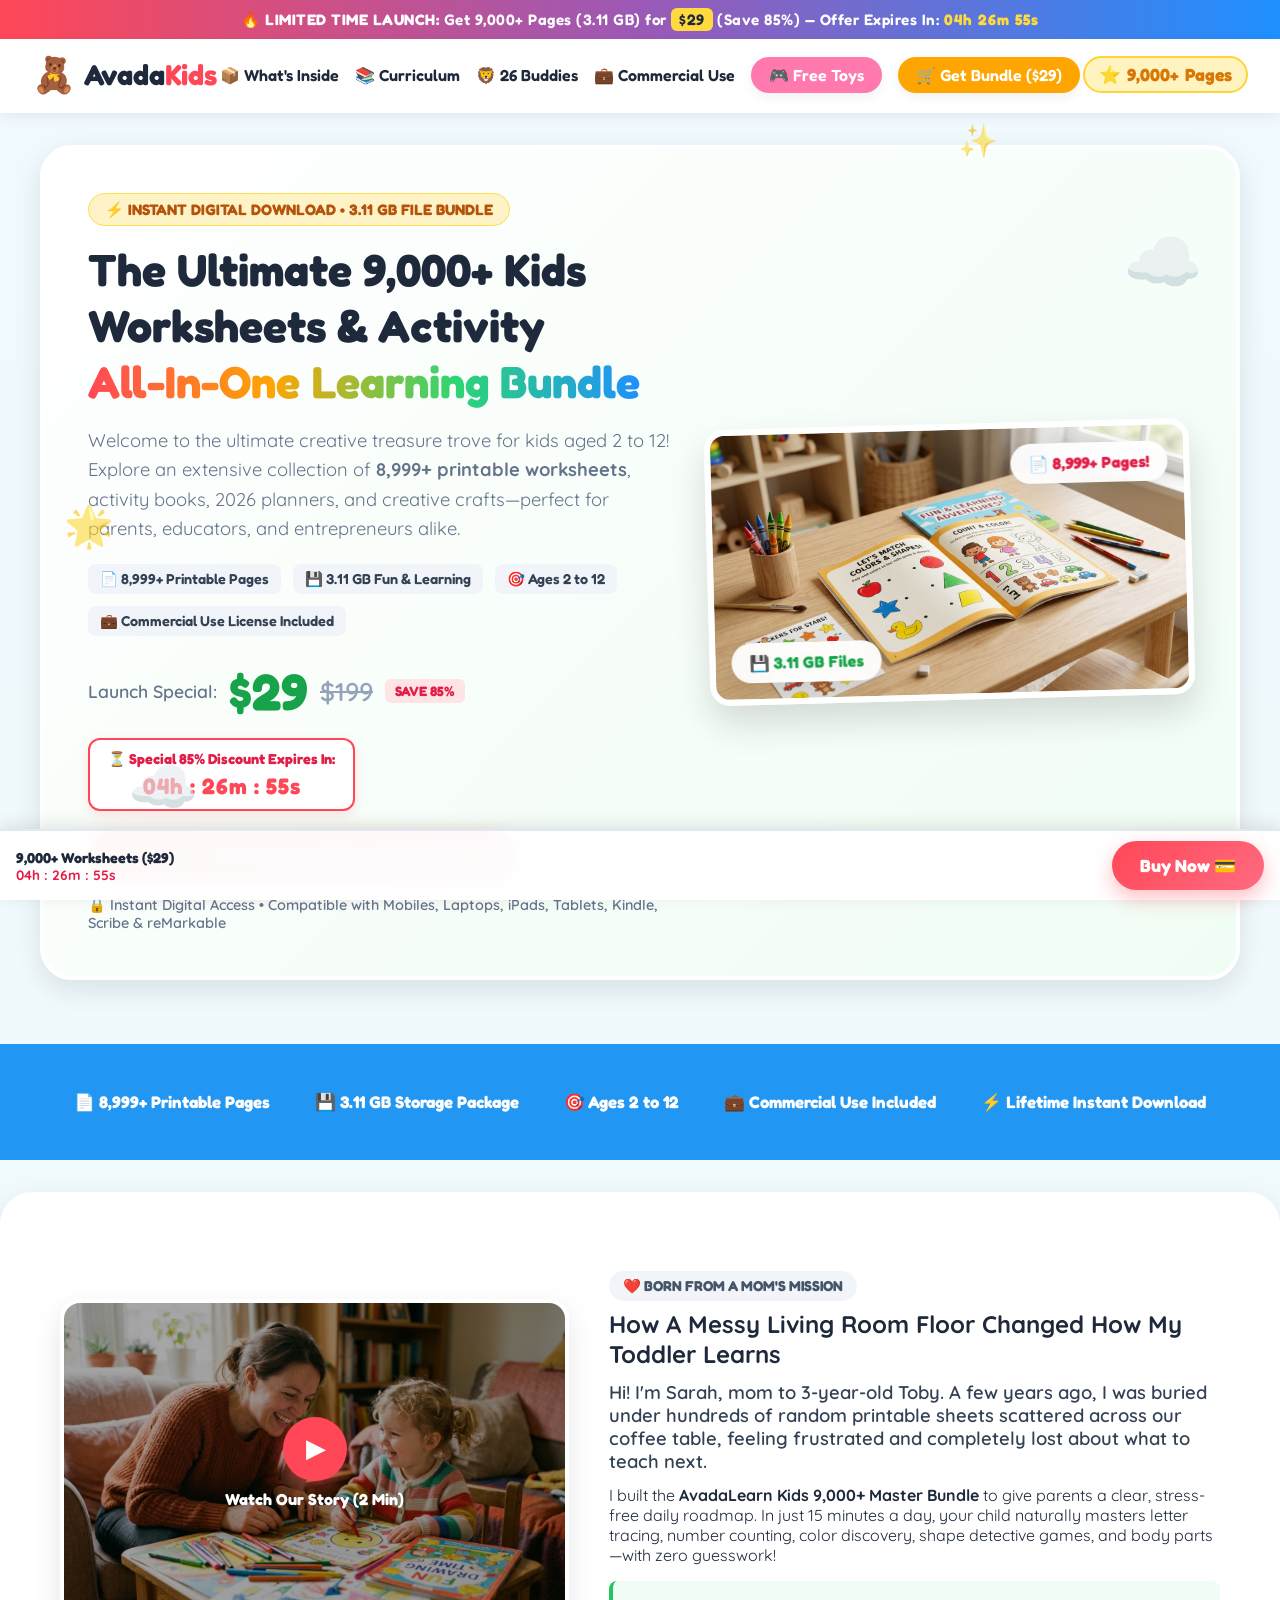
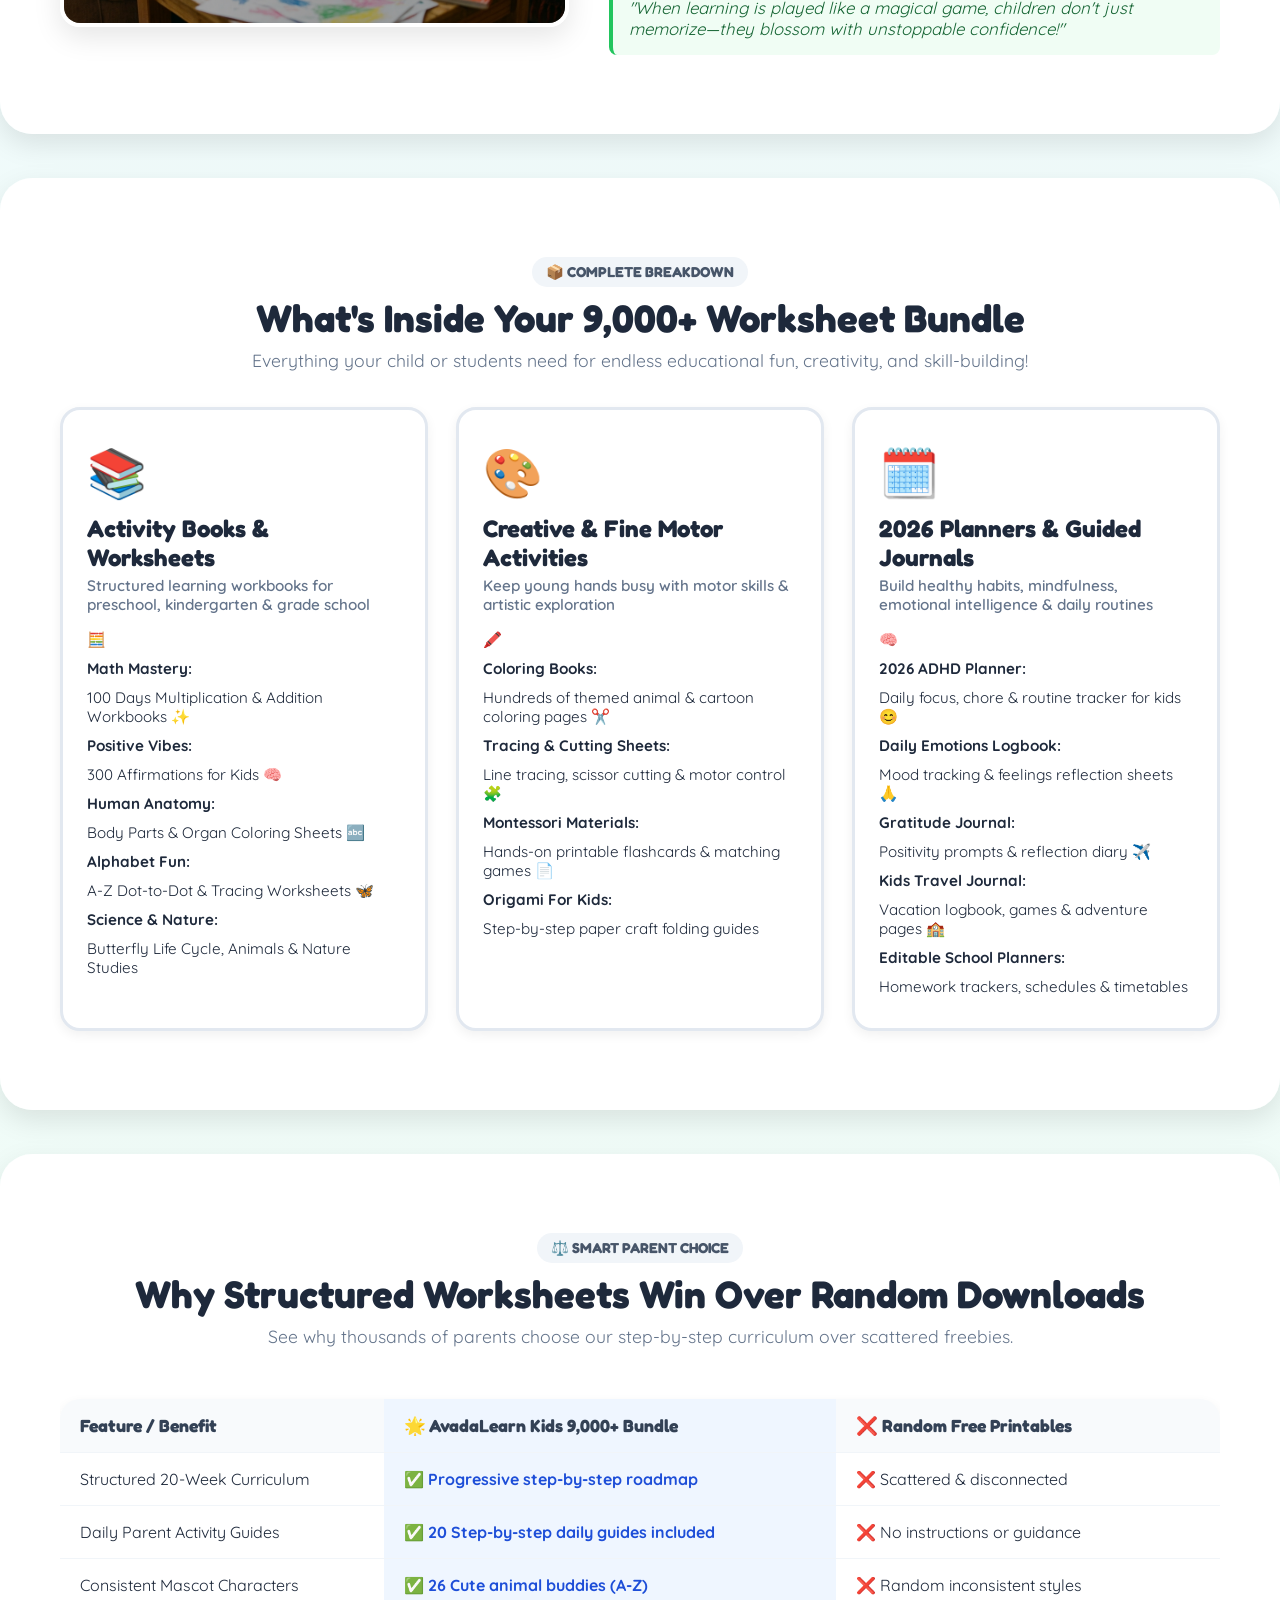
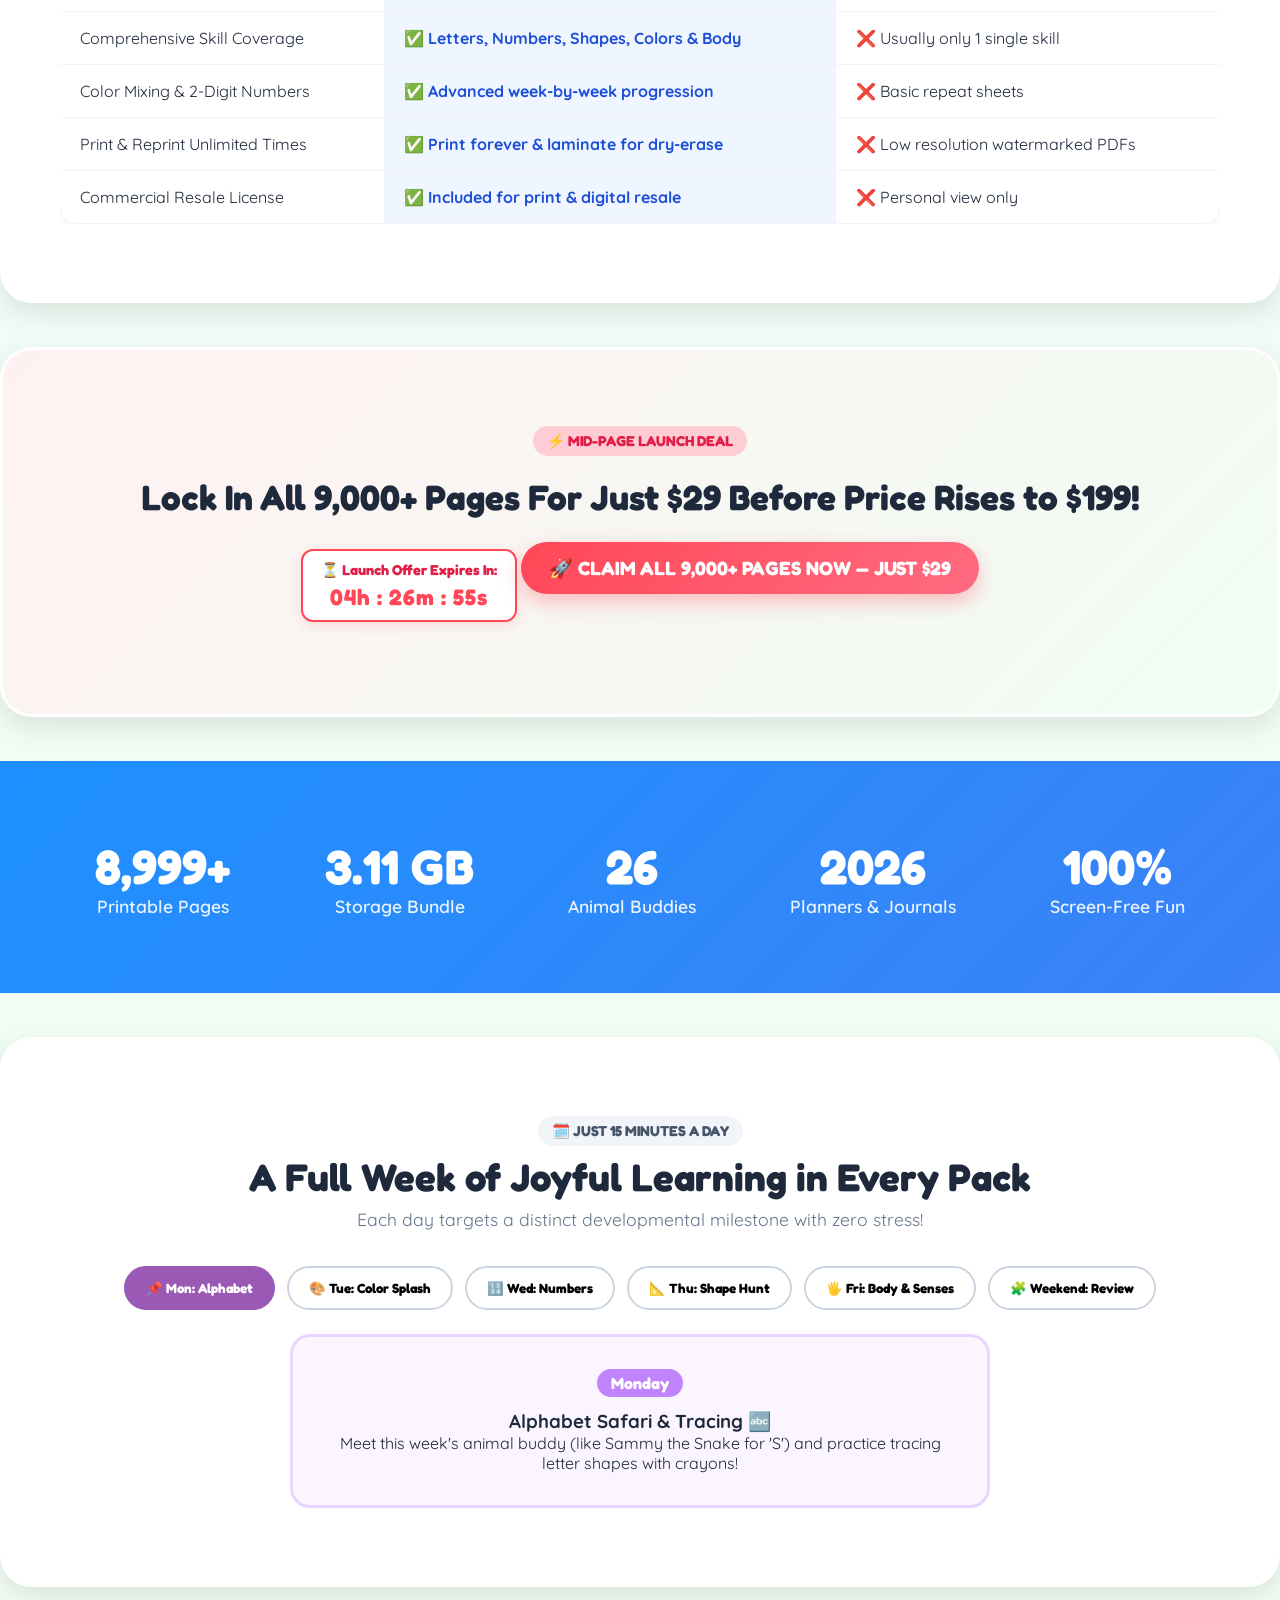
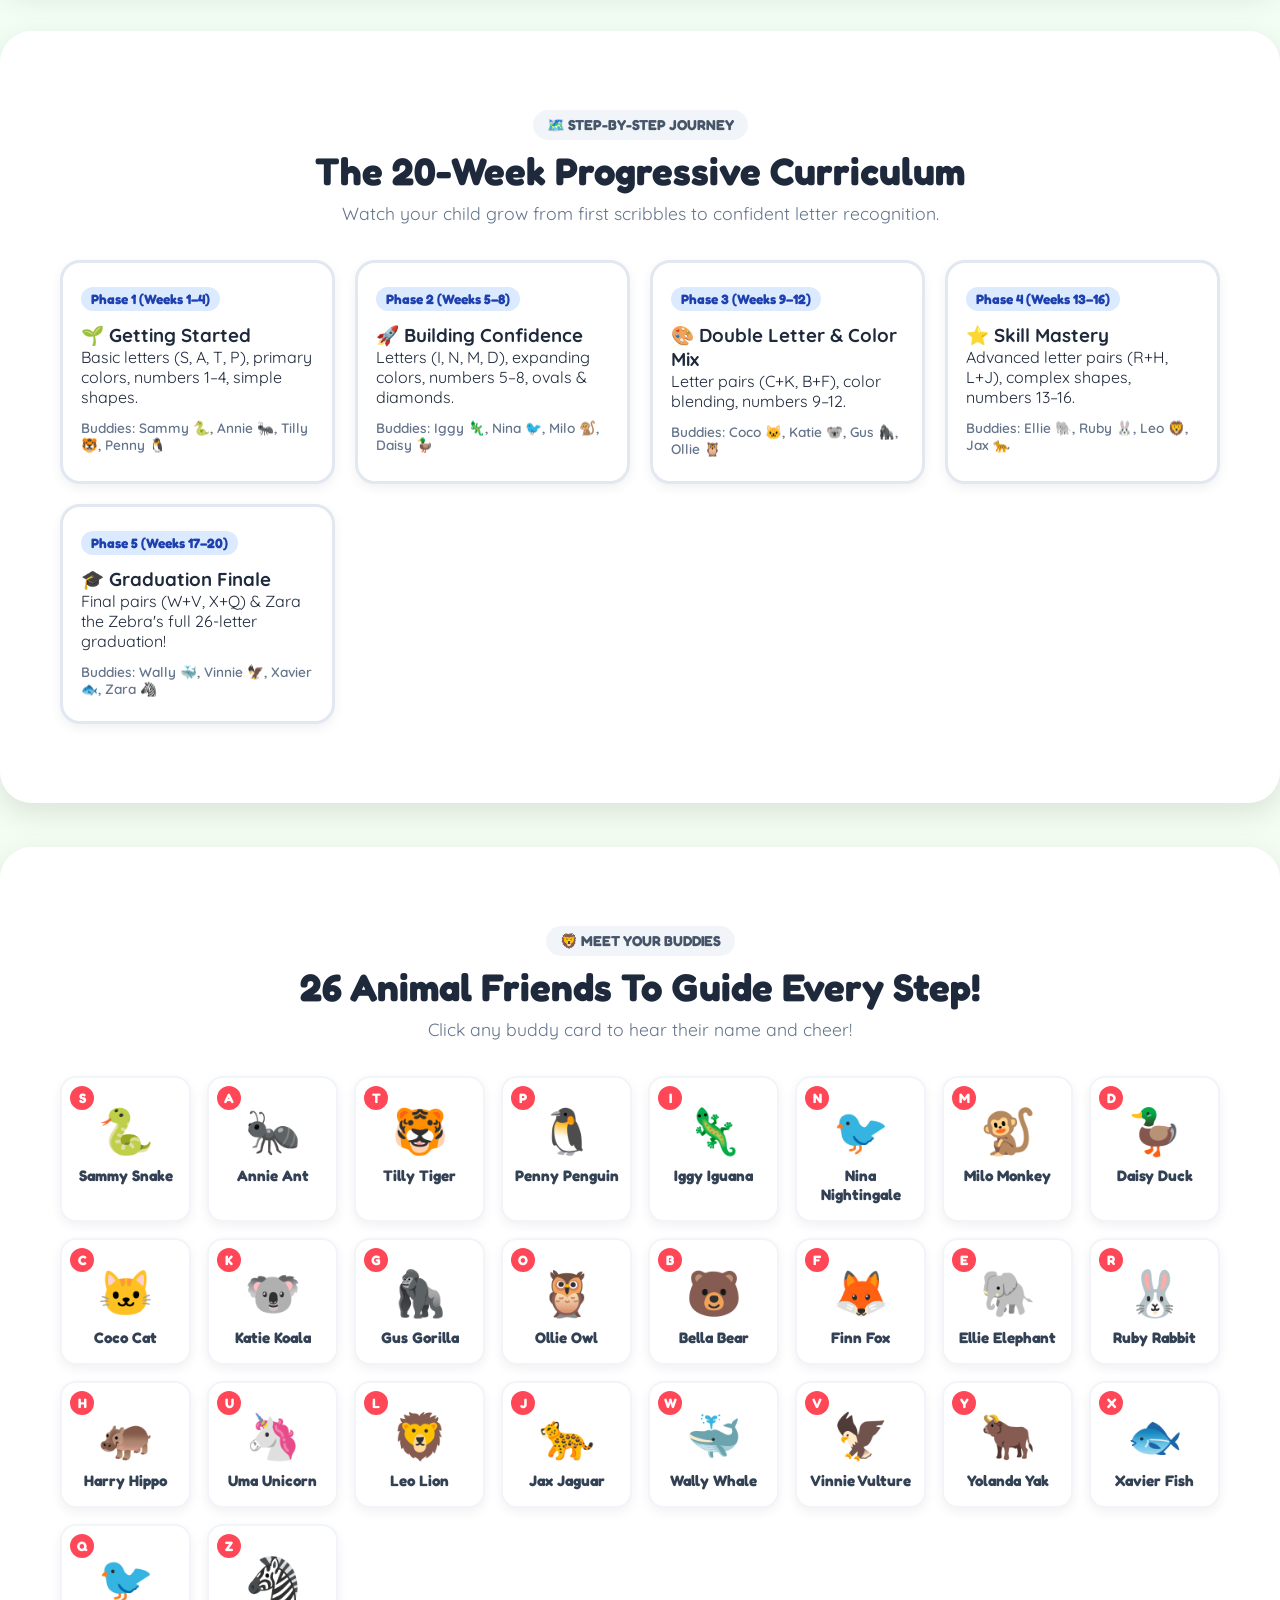
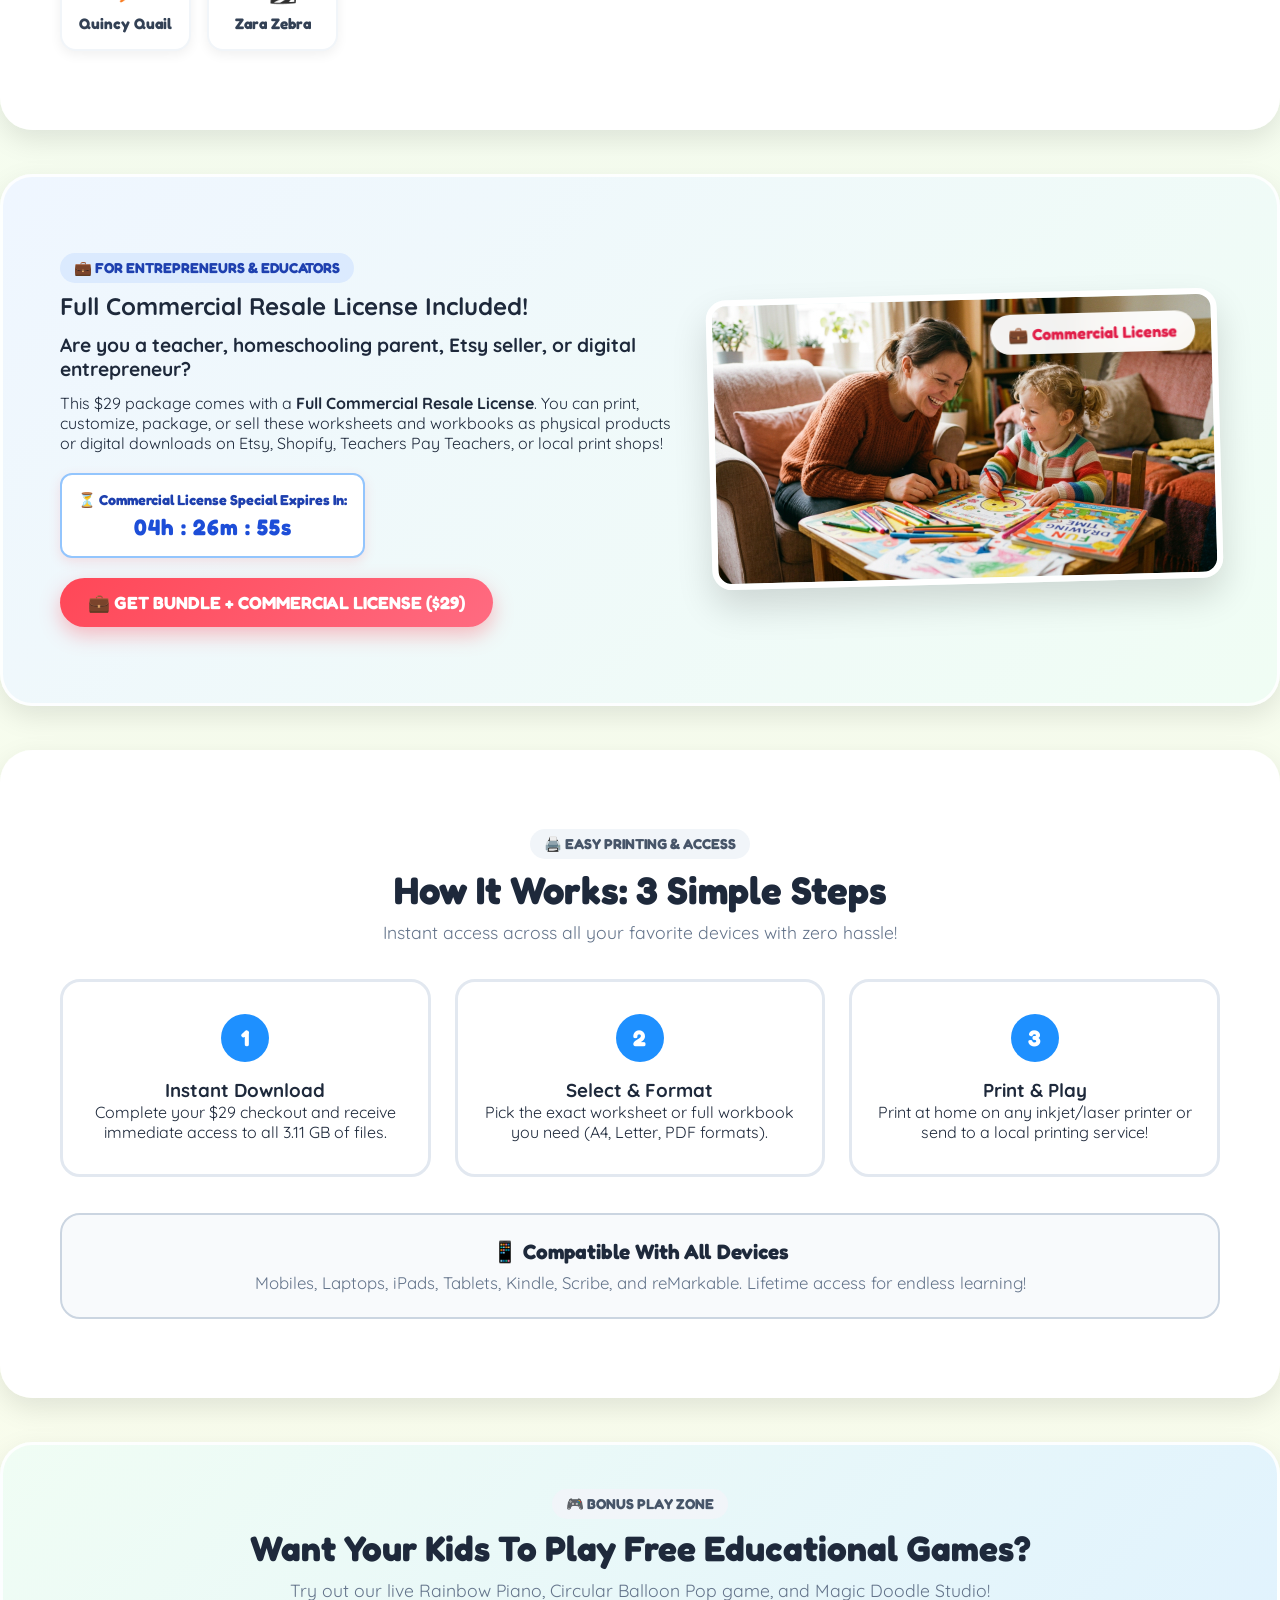
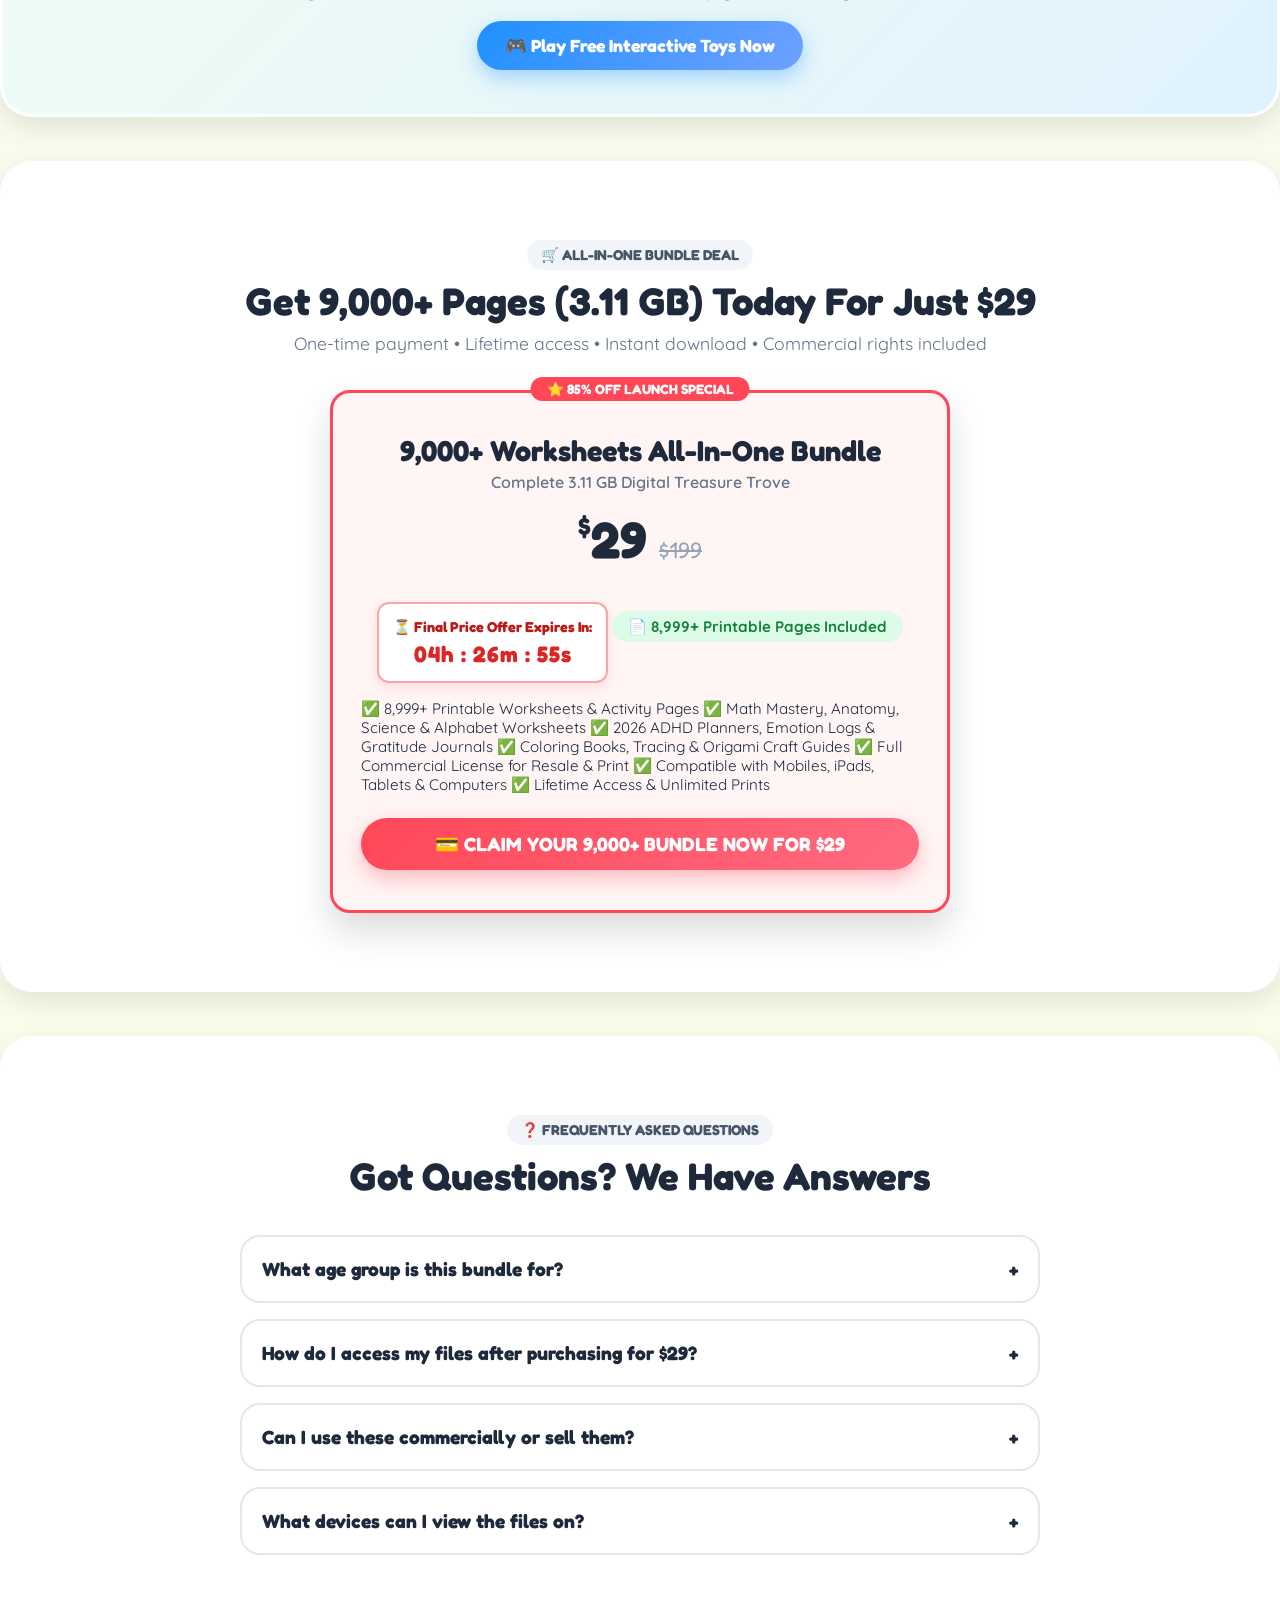
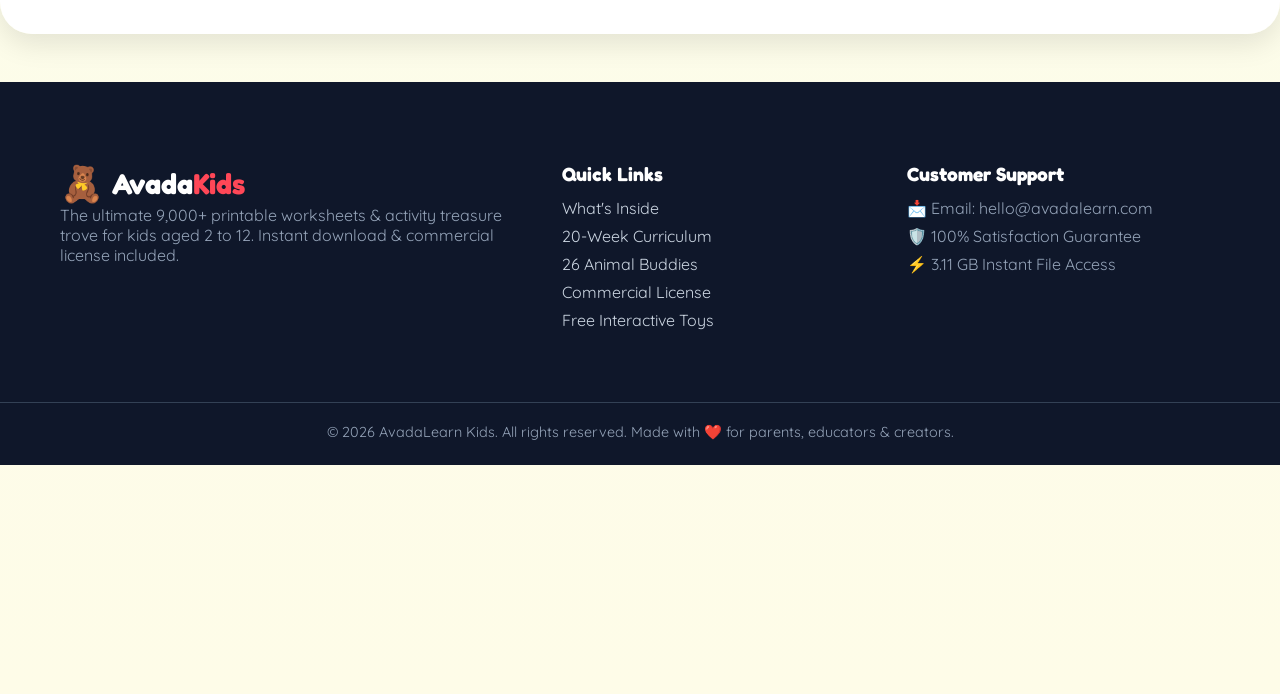
==== commit a880dfee: "Add Stripe  Live Checkout integration via serverless API function api/create-checkout-session.js and" ====
--- a/index.html
+++ b/index.html
@@ -637,8 +637,26 @@
         <input type="text" required placeholder="e.g. Sarah Jenkins" id="checkout-name">
         <label>Your Email Address (for instant download link):</label>
         <input type="email" required placeholder="parent@example.com" id="checkout-email">
-        <button type="submit" class="btn btn-primary btn-full">💳 Proceed to $29 Checkout (Selar)</button>
+        <button type="submit" id="checkout-submit-btn" class="btn btn-primary btn-full">💳 Pay $29 via Stripe (Cards & Apple Pay)</button>
       </form>
+    </div>
+  </div>
+
+  <!-- SUCCESS NOTIFICATION MODAL (POST-STRIPE PAYMENT) -->
+  <div id="success-modal" class="modal-overlay hidden">
+    <div class="modal-content text-center" style="text-align:center;padding:40px">
+      <button class="modal-close" id="close-success-modal">✕</button>
+      <div style="font-size:3.5rem;margin-bottom:12px">🎉</div>
+      <h2 style="font-family:var(--font-heading);color:#16a34a;margin-bottom:8px">Payment Successful!</h2>
+      <p style="font-size:1.1rem;color:#334155;margin-bottom:16px">
+        Thank you for purchasing the <strong>9,000+ Kids Worksheets & Activity All-In-One Bundle</strong>!
+      </p>
+      <p style="font-size:0.95rem;color:#64748b;margin-bottom:24px" id="success-email-text">
+        Your instant 3.11 GB download access link has been sent to your email.
+      </p>
+      <a href="https://selar.com/33707a8z70?currency=NGN" target="_blank" class="btn btn-primary btn-bounce" style="font-size:1.1rem">
+        ⚡ Instant Download Files (3.11 GB)
+      </a>
     </div>
   </div>
 
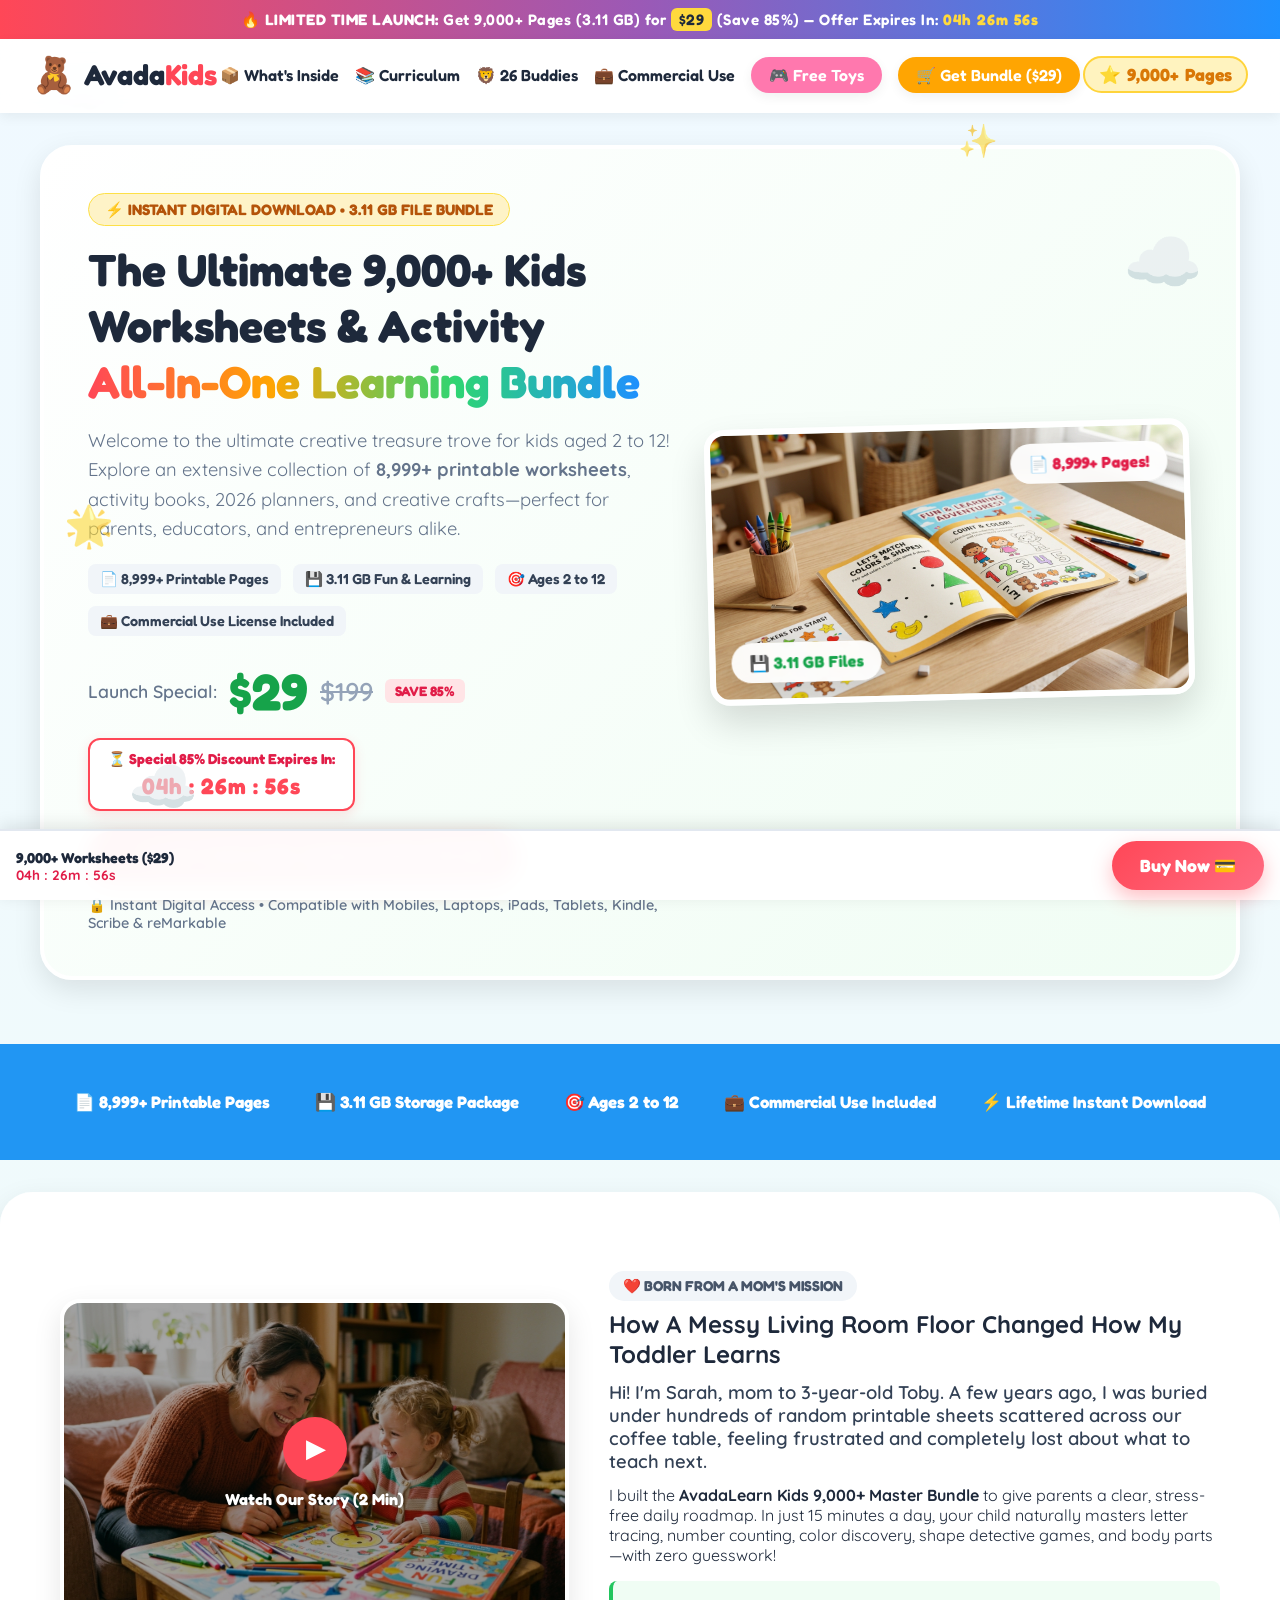
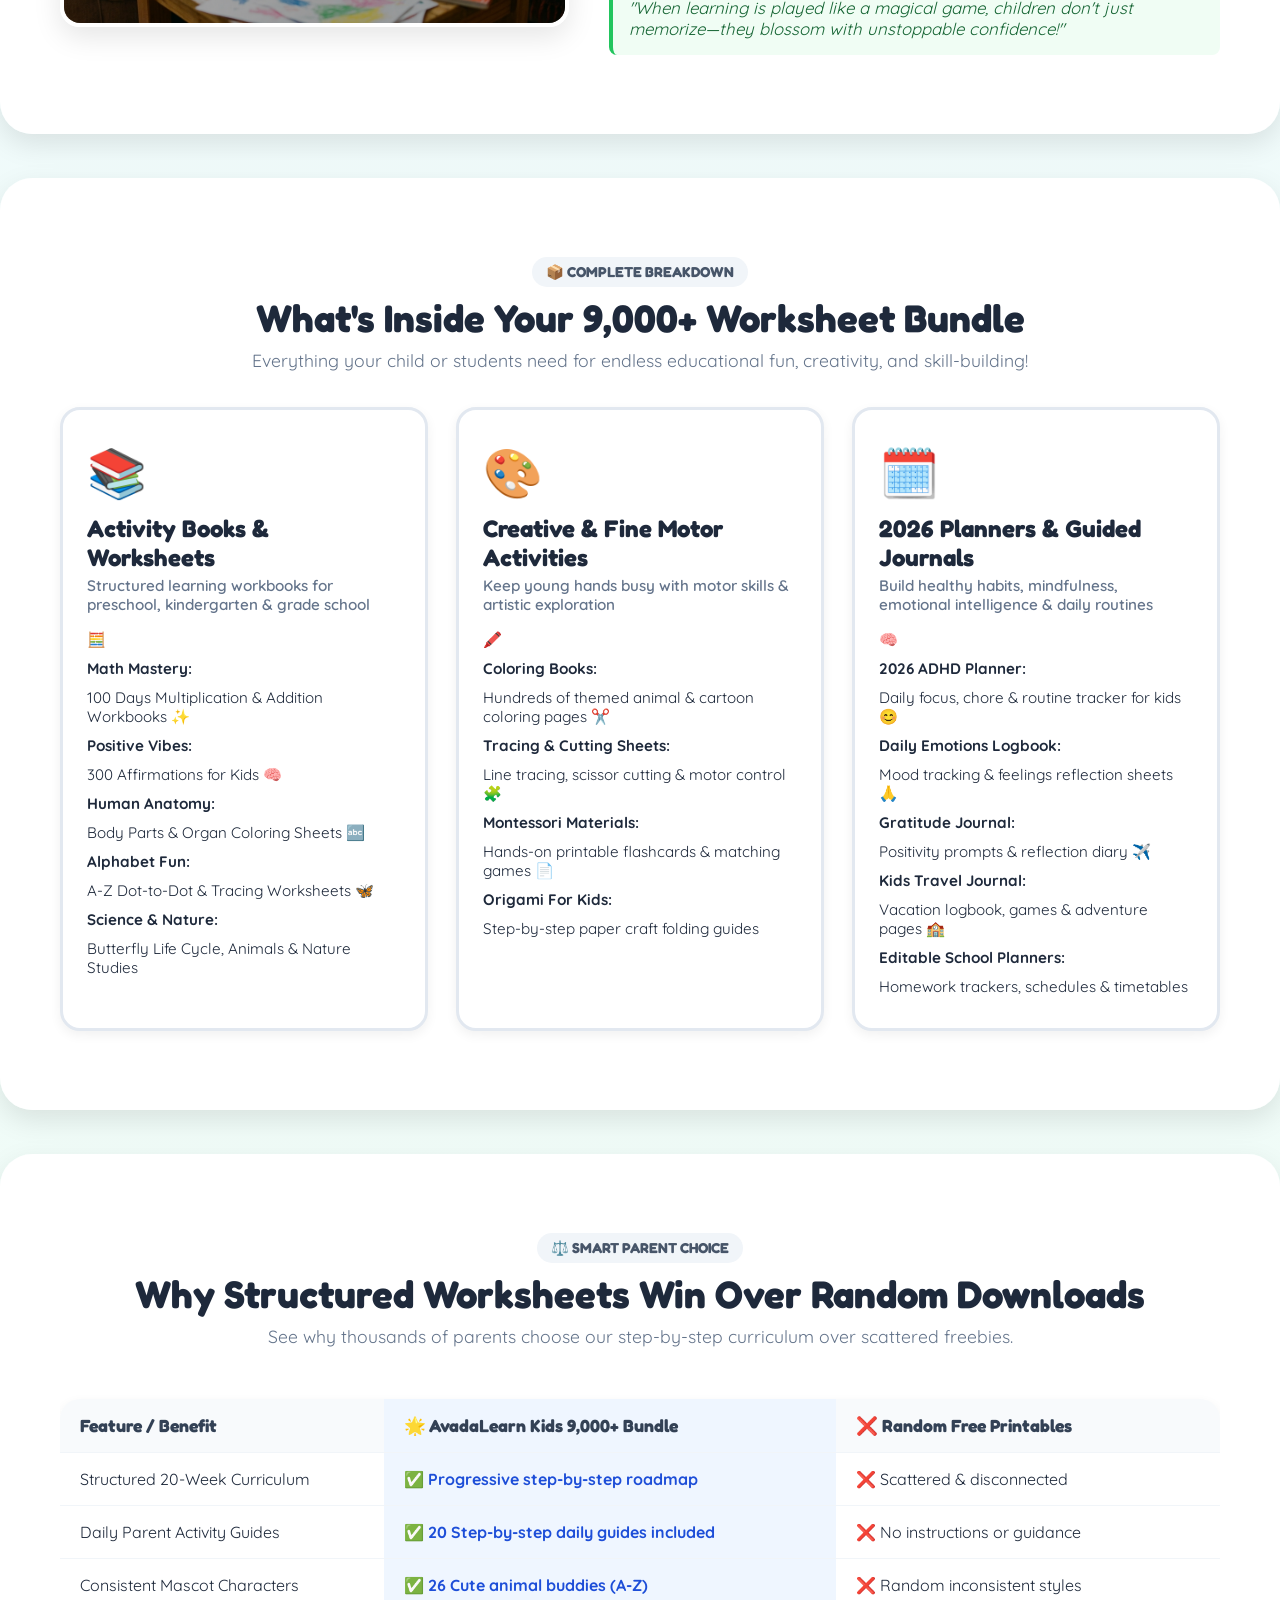
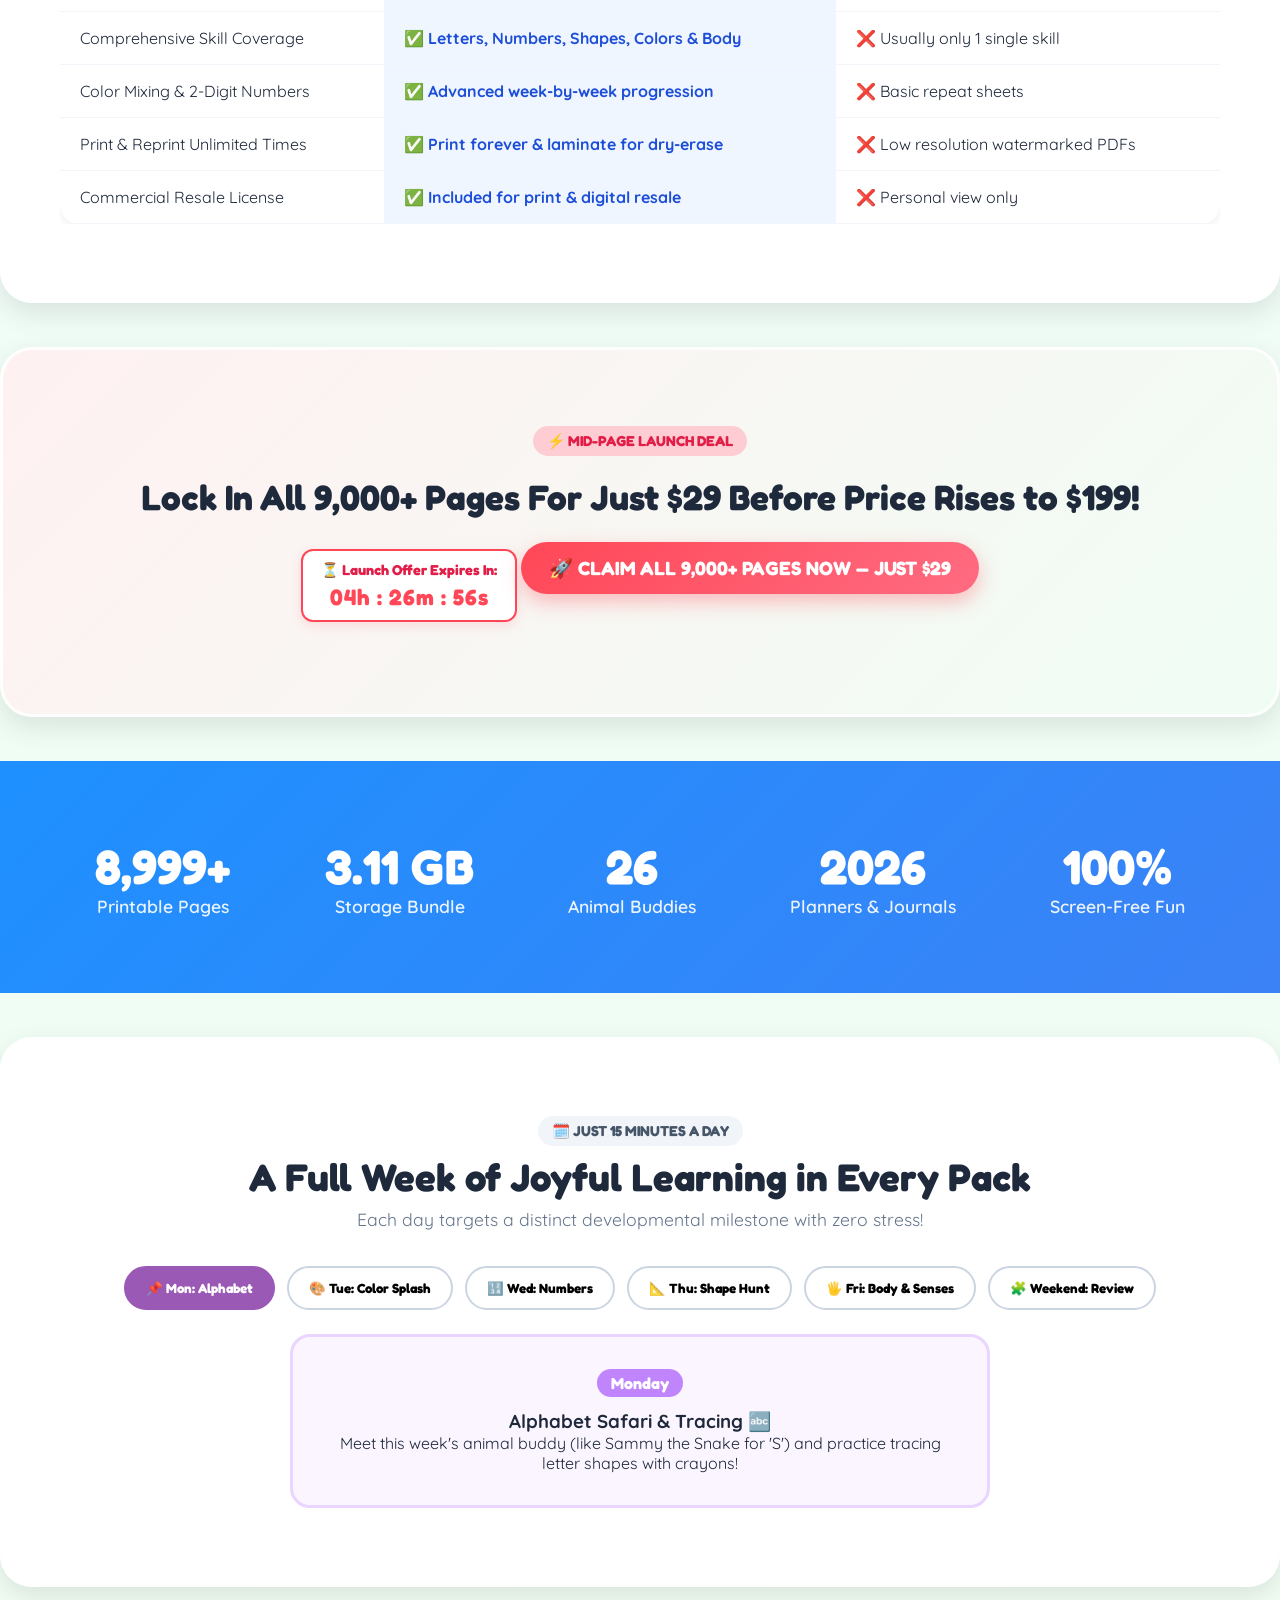
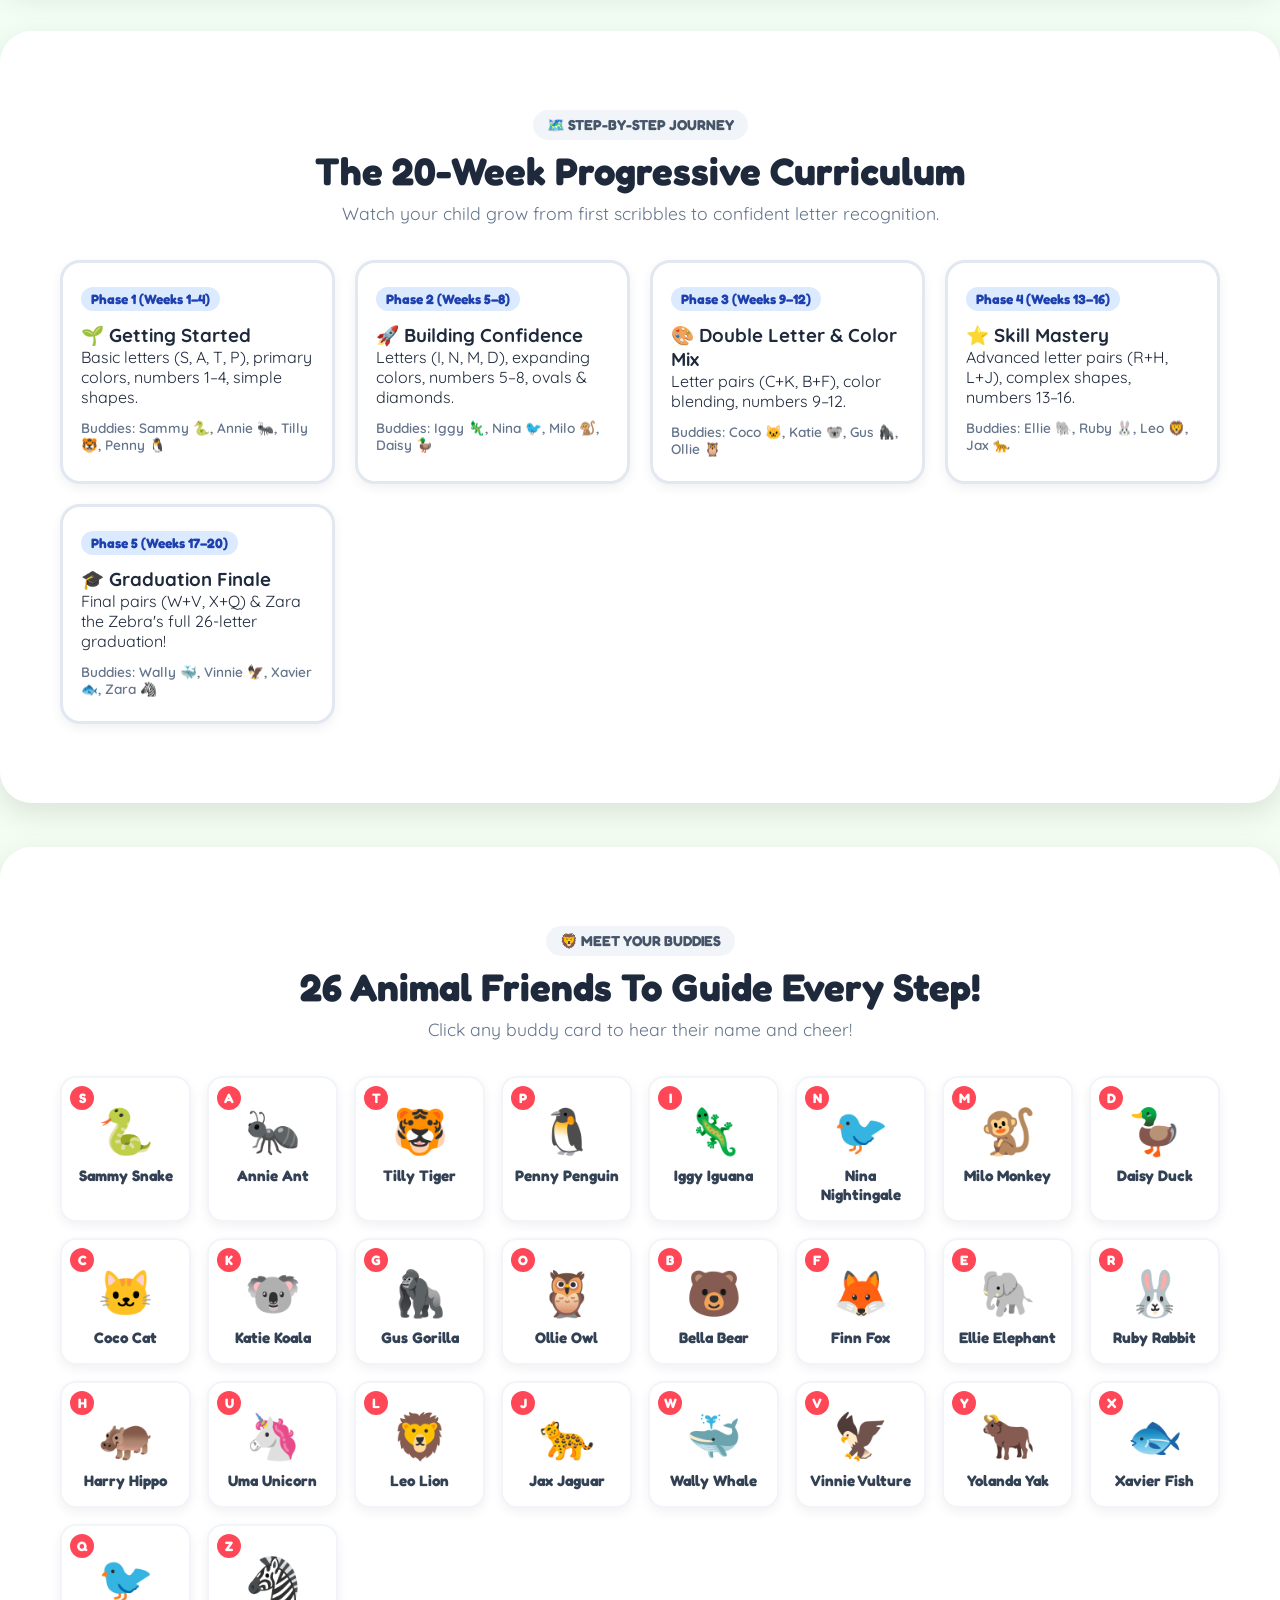
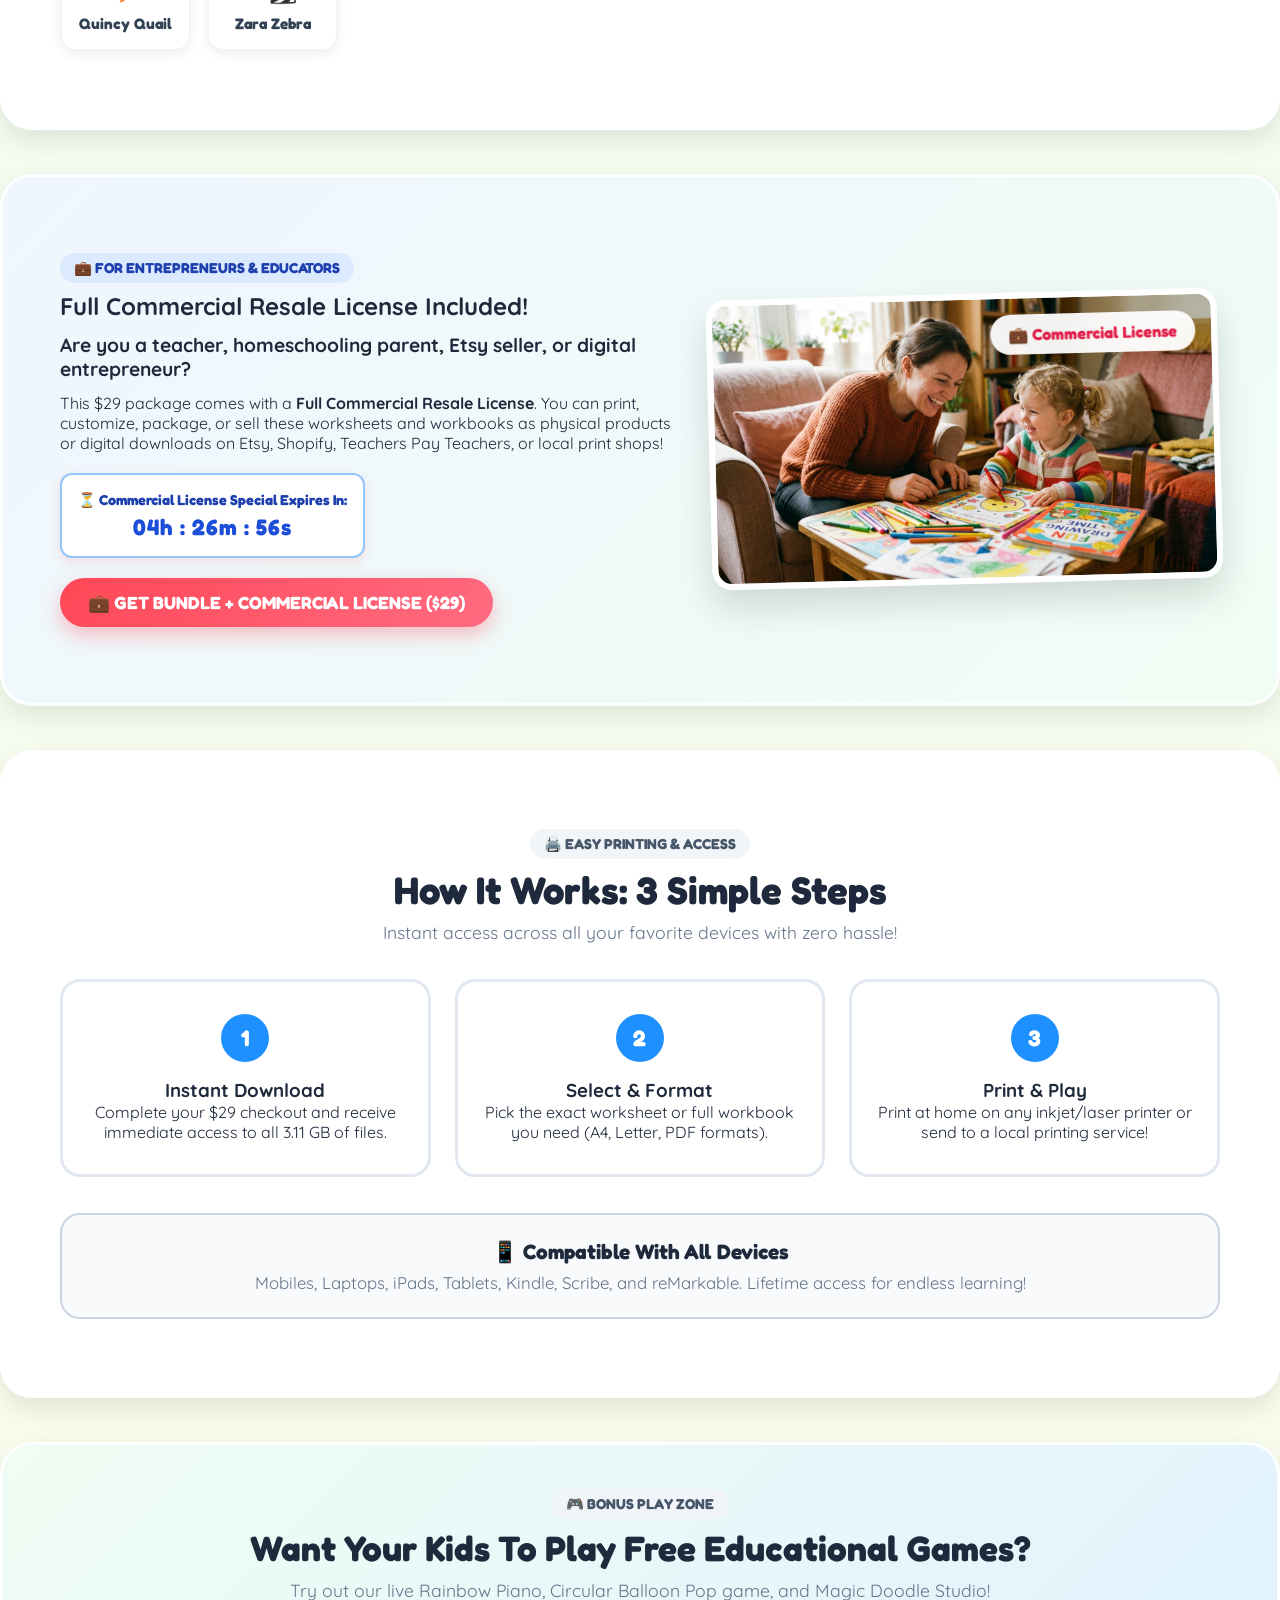
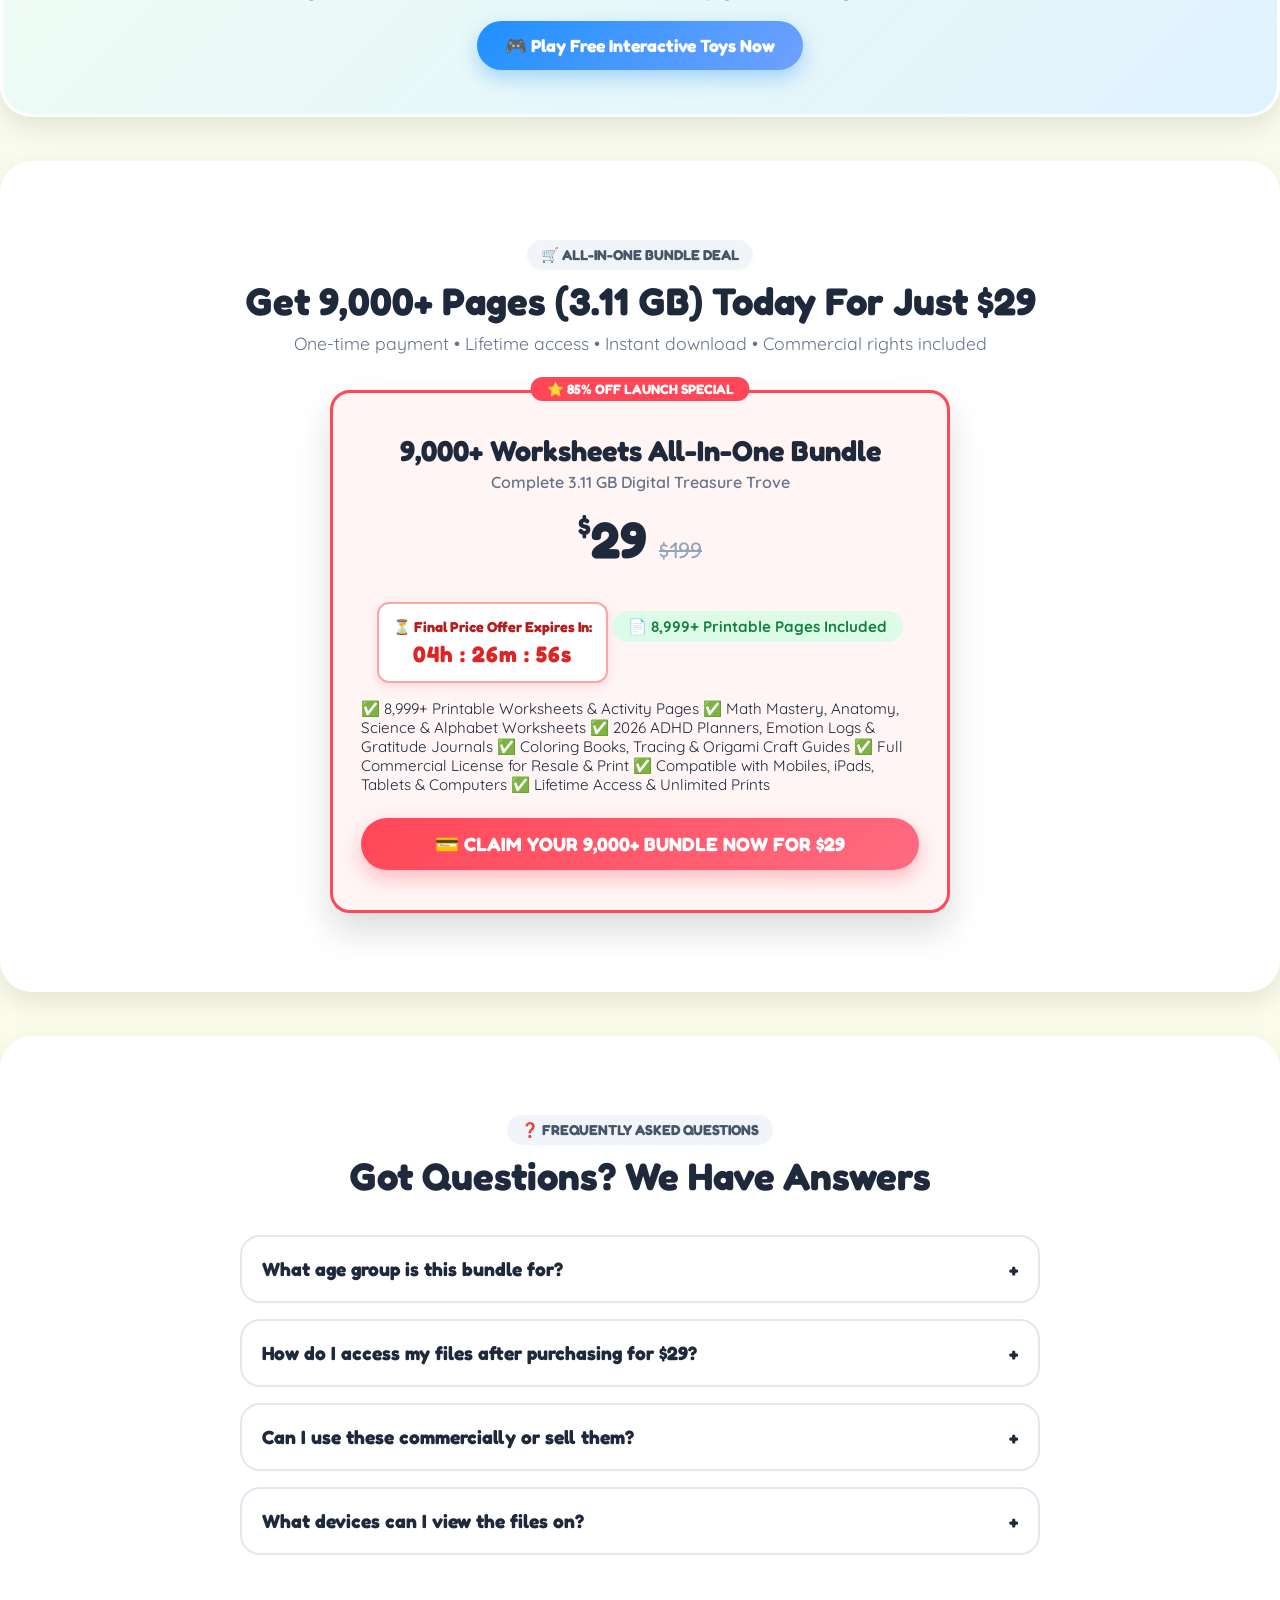
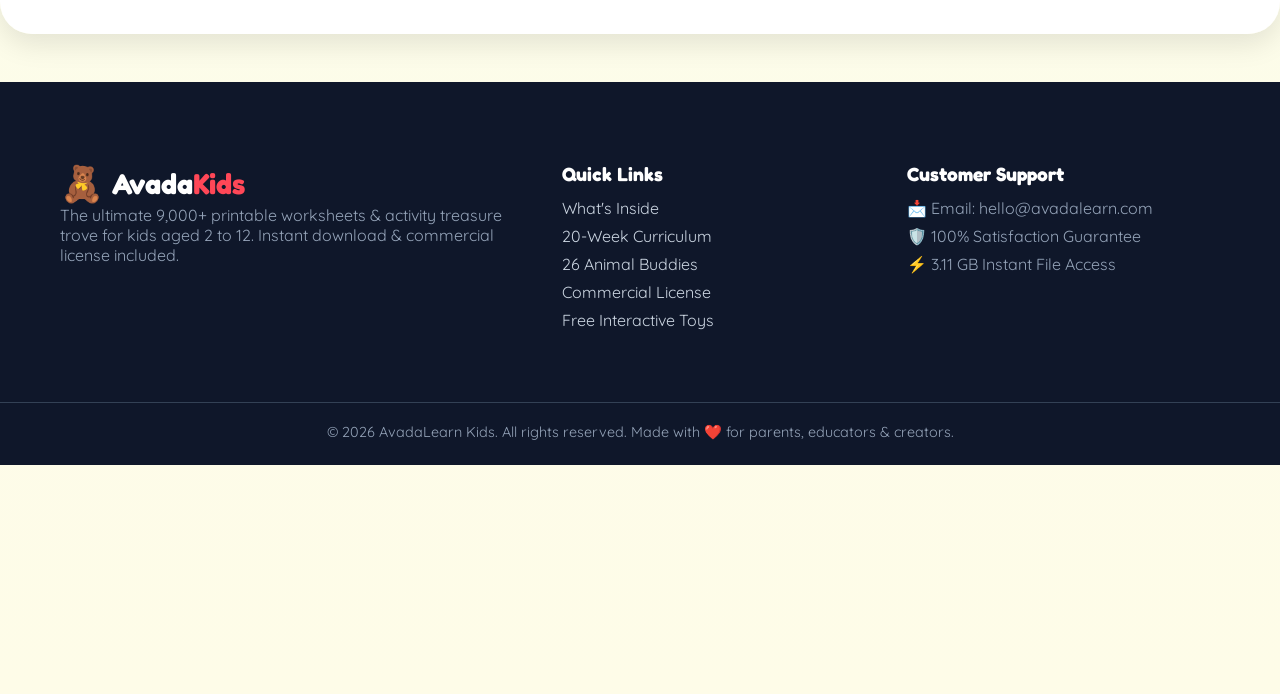
==== commit 7e716d4b: "Fix direct Stripe Card & Apple Pay redirect endpoints and completely remove Selar fallbacks" ====
--- a/index.html
+++ b/index.html
@@ -654,8 +654,8 @@
       <p style="font-size:0.95rem;color:#64748b;margin-bottom:24px" id="success-email-text">
         Your instant 3.11 GB download access link has been sent to your email.
       </p>
-      <a href="https://selar.com/33707a8z70?currency=NGN" target="_blank" class="btn btn-primary btn-bounce" style="font-size:1.1rem">
-        ⚡ Instant Download Files (3.11 GB)
+      <a href="#whats-inside" id="download-access-btn" class="btn btn-primary btn-bounce" style="font-size:1.1rem">
+        ⚡ Access Your 3.11 GB Download
       </a>
     </div>
   </div>
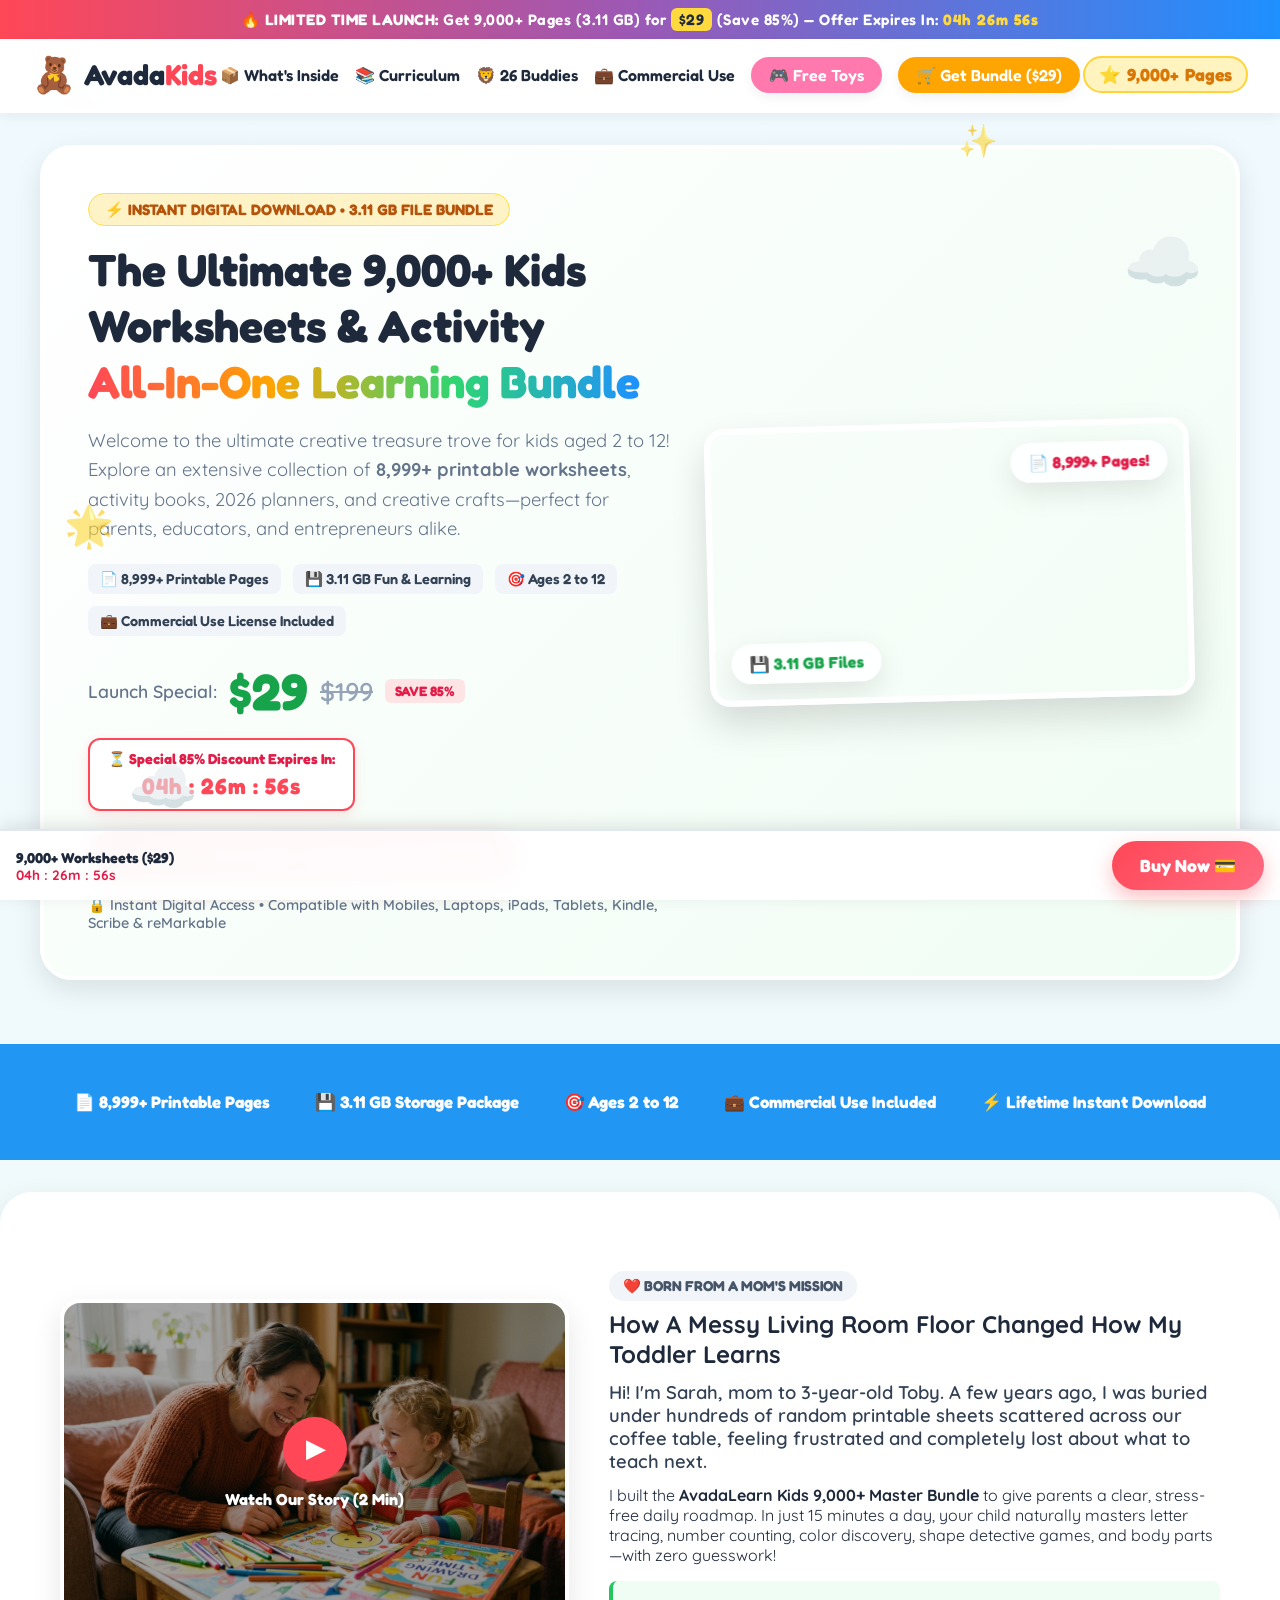
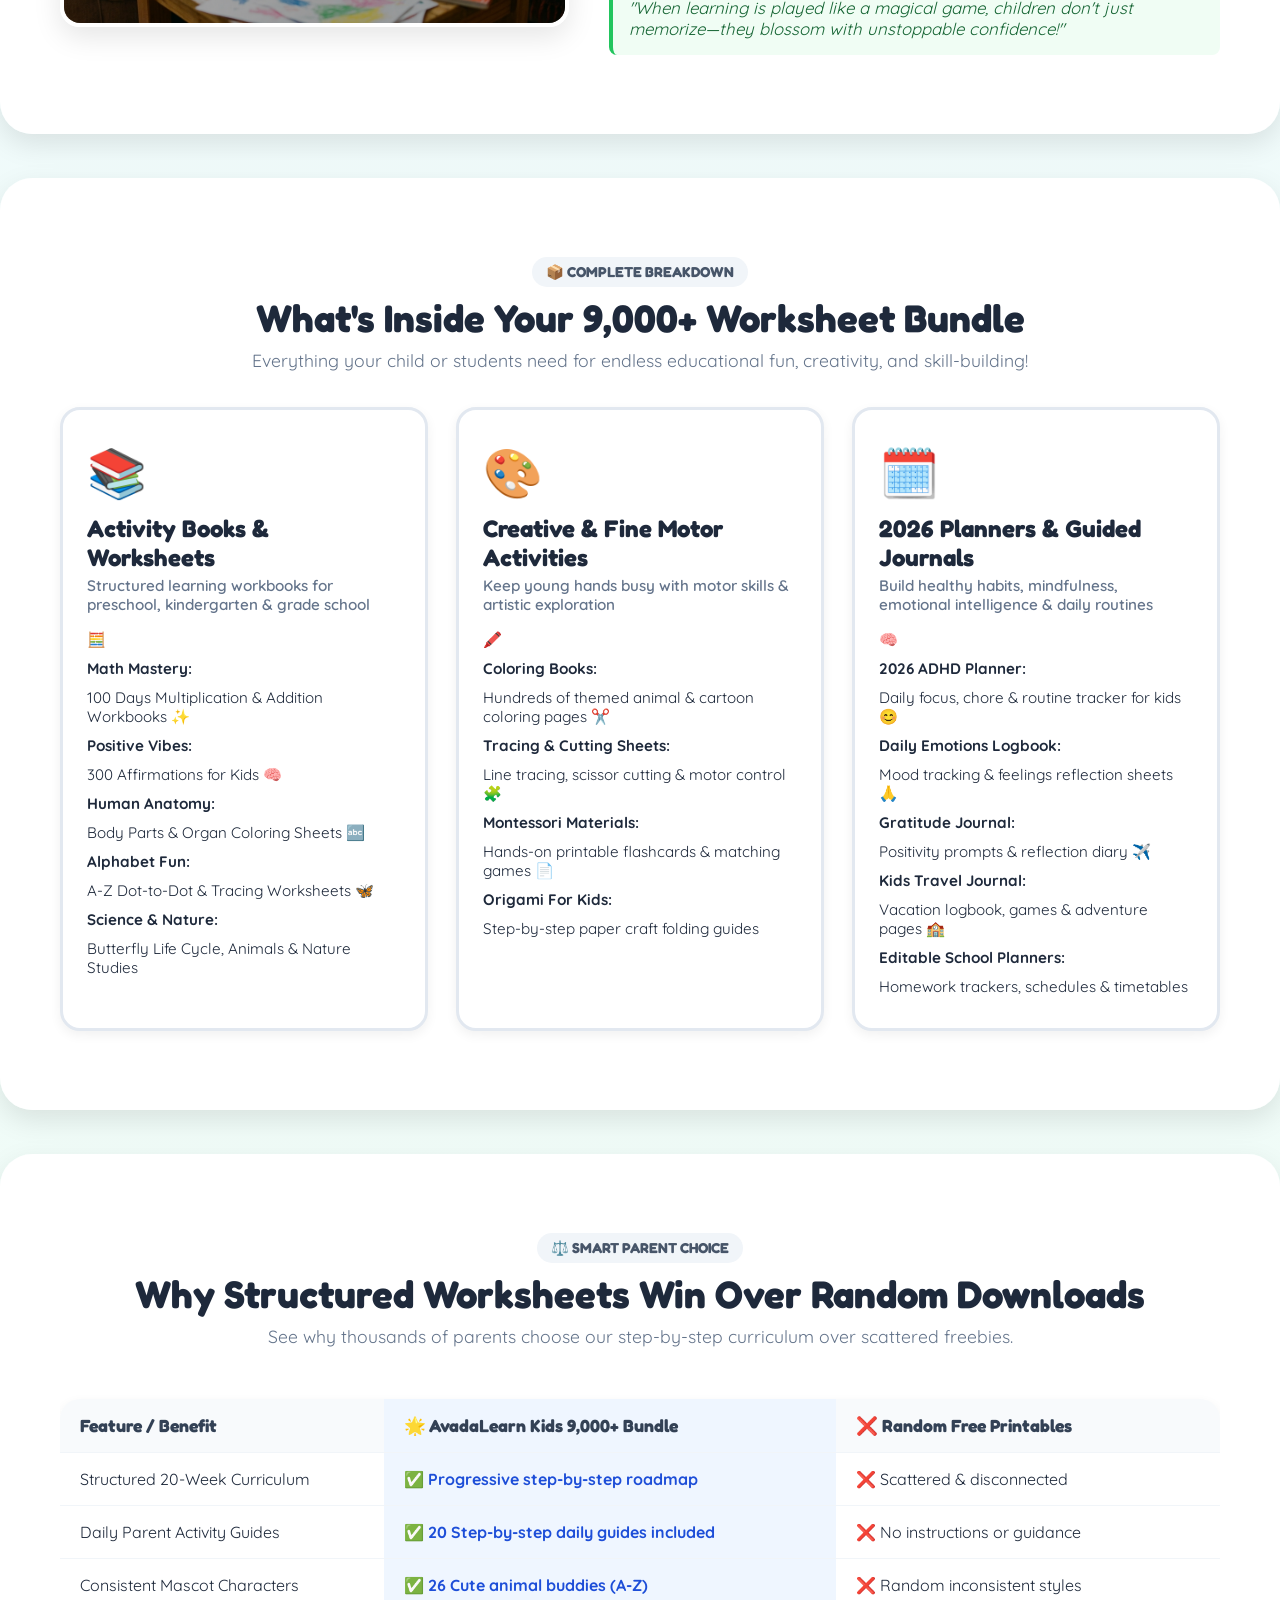
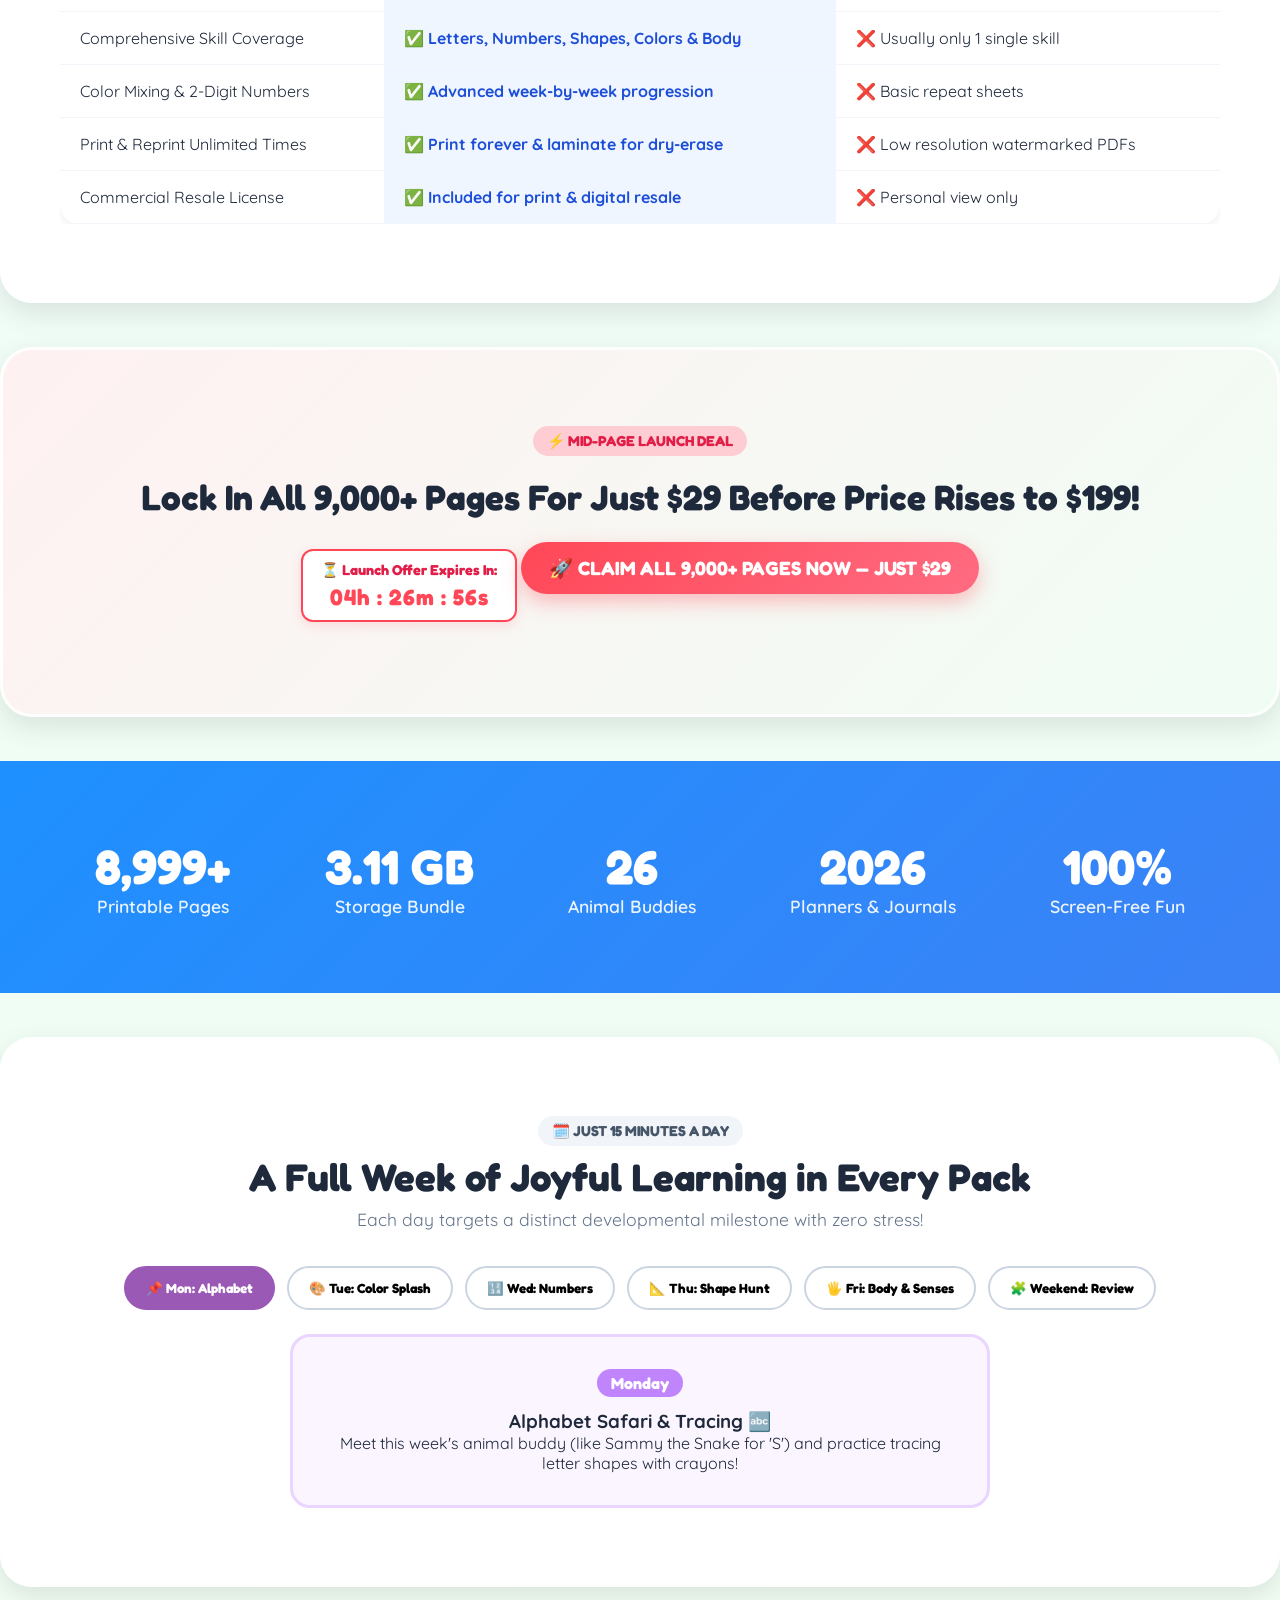
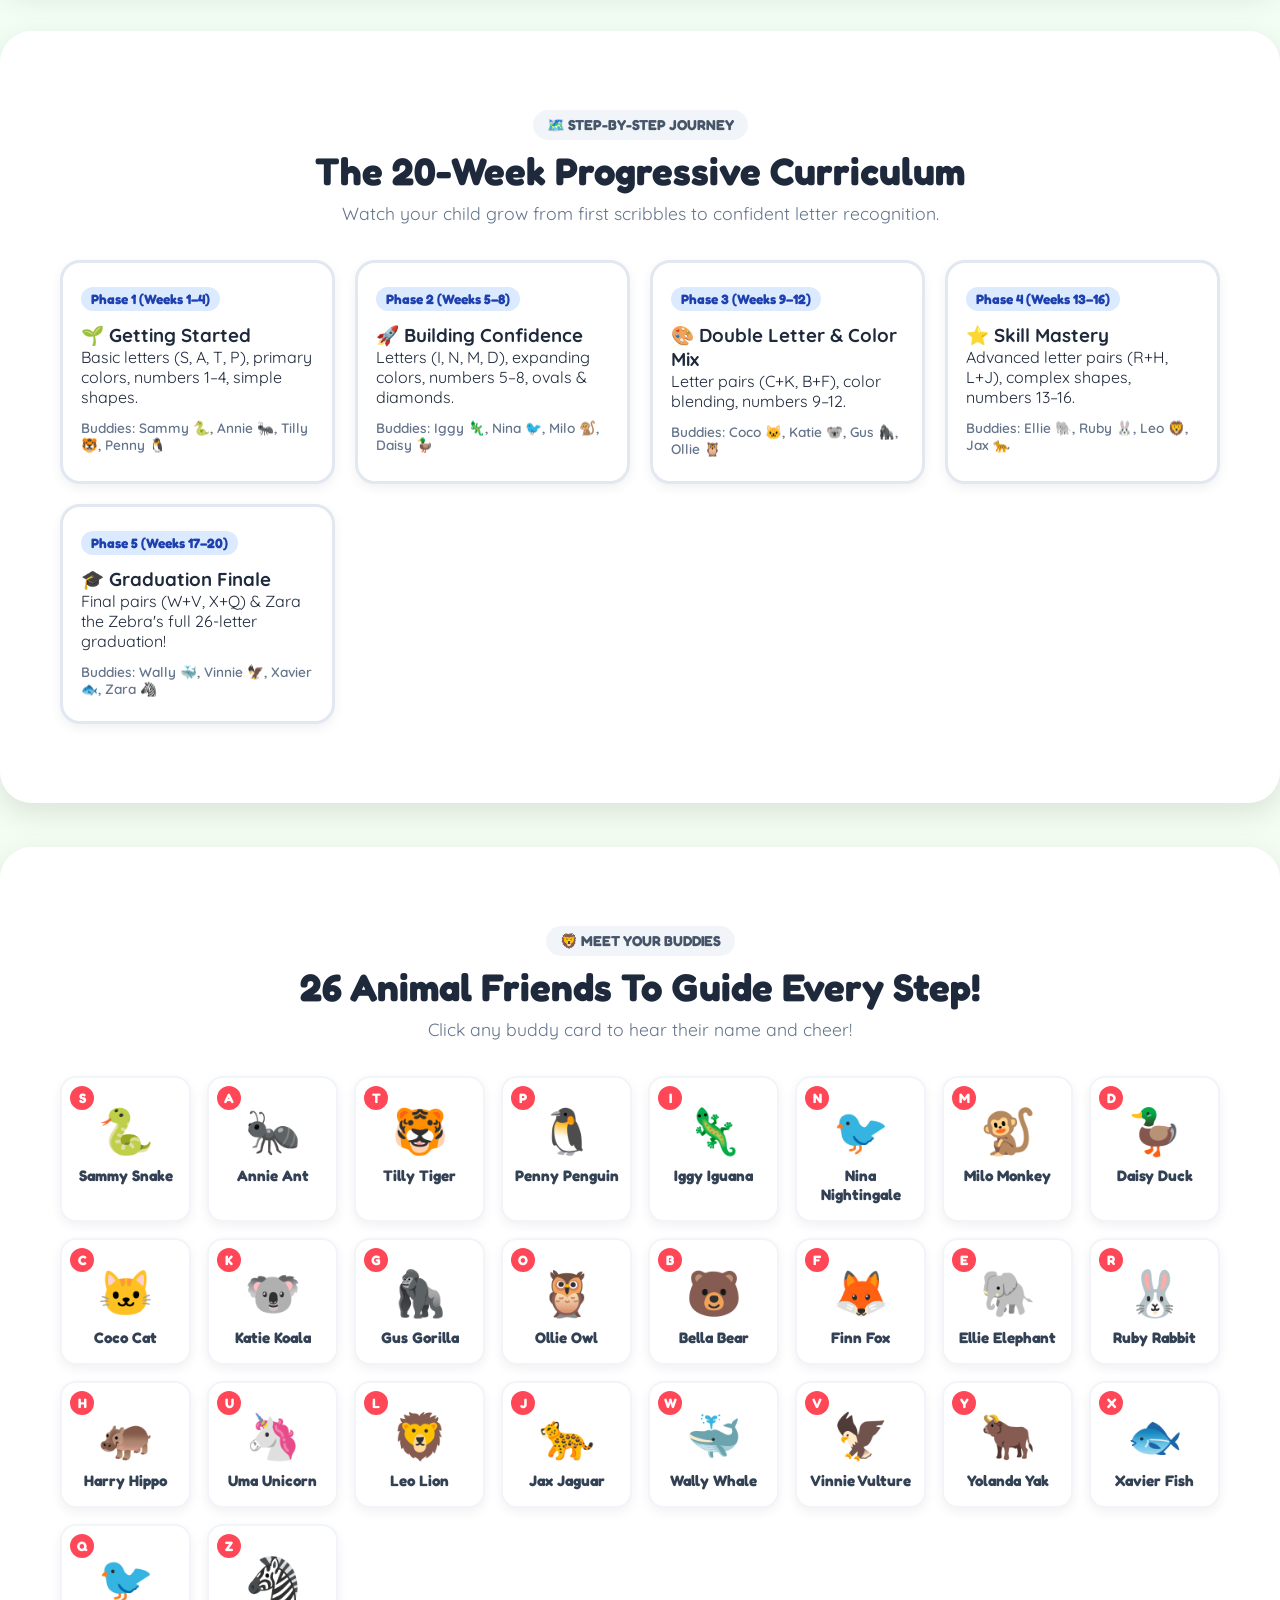
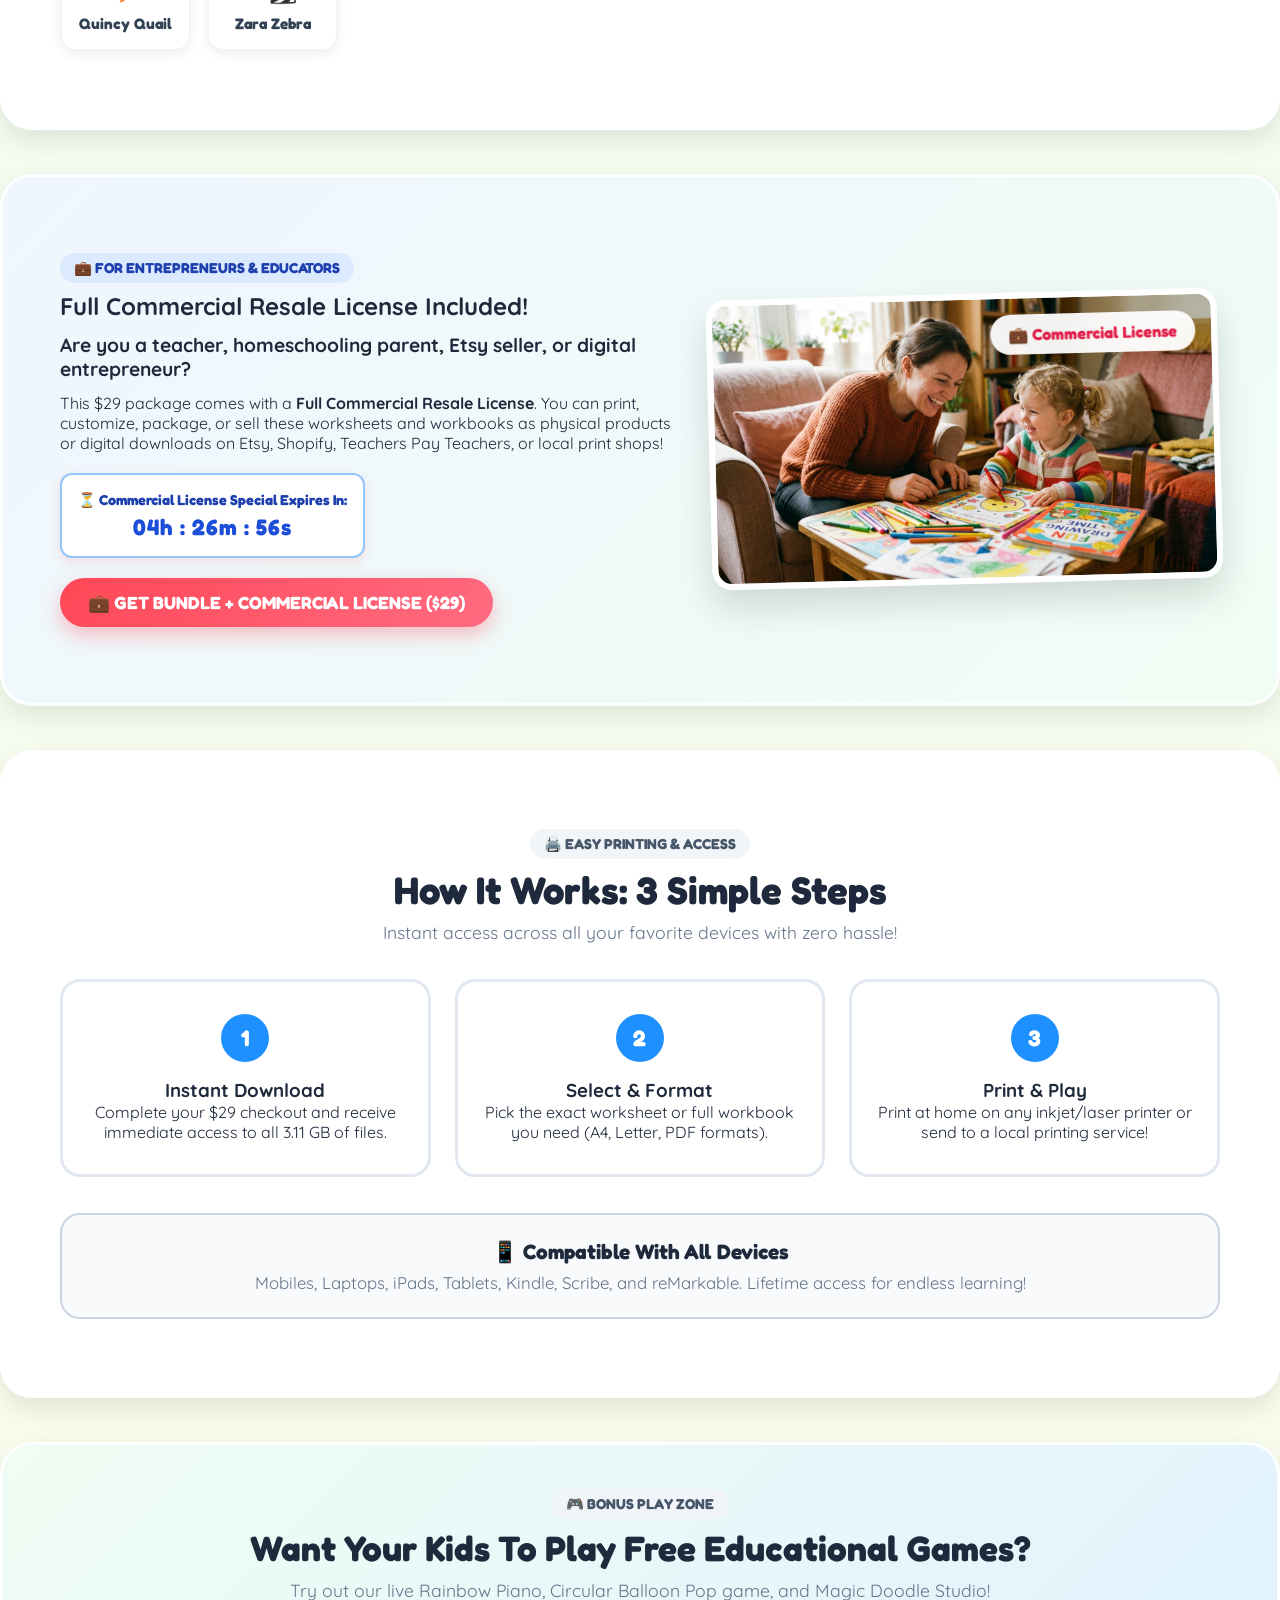
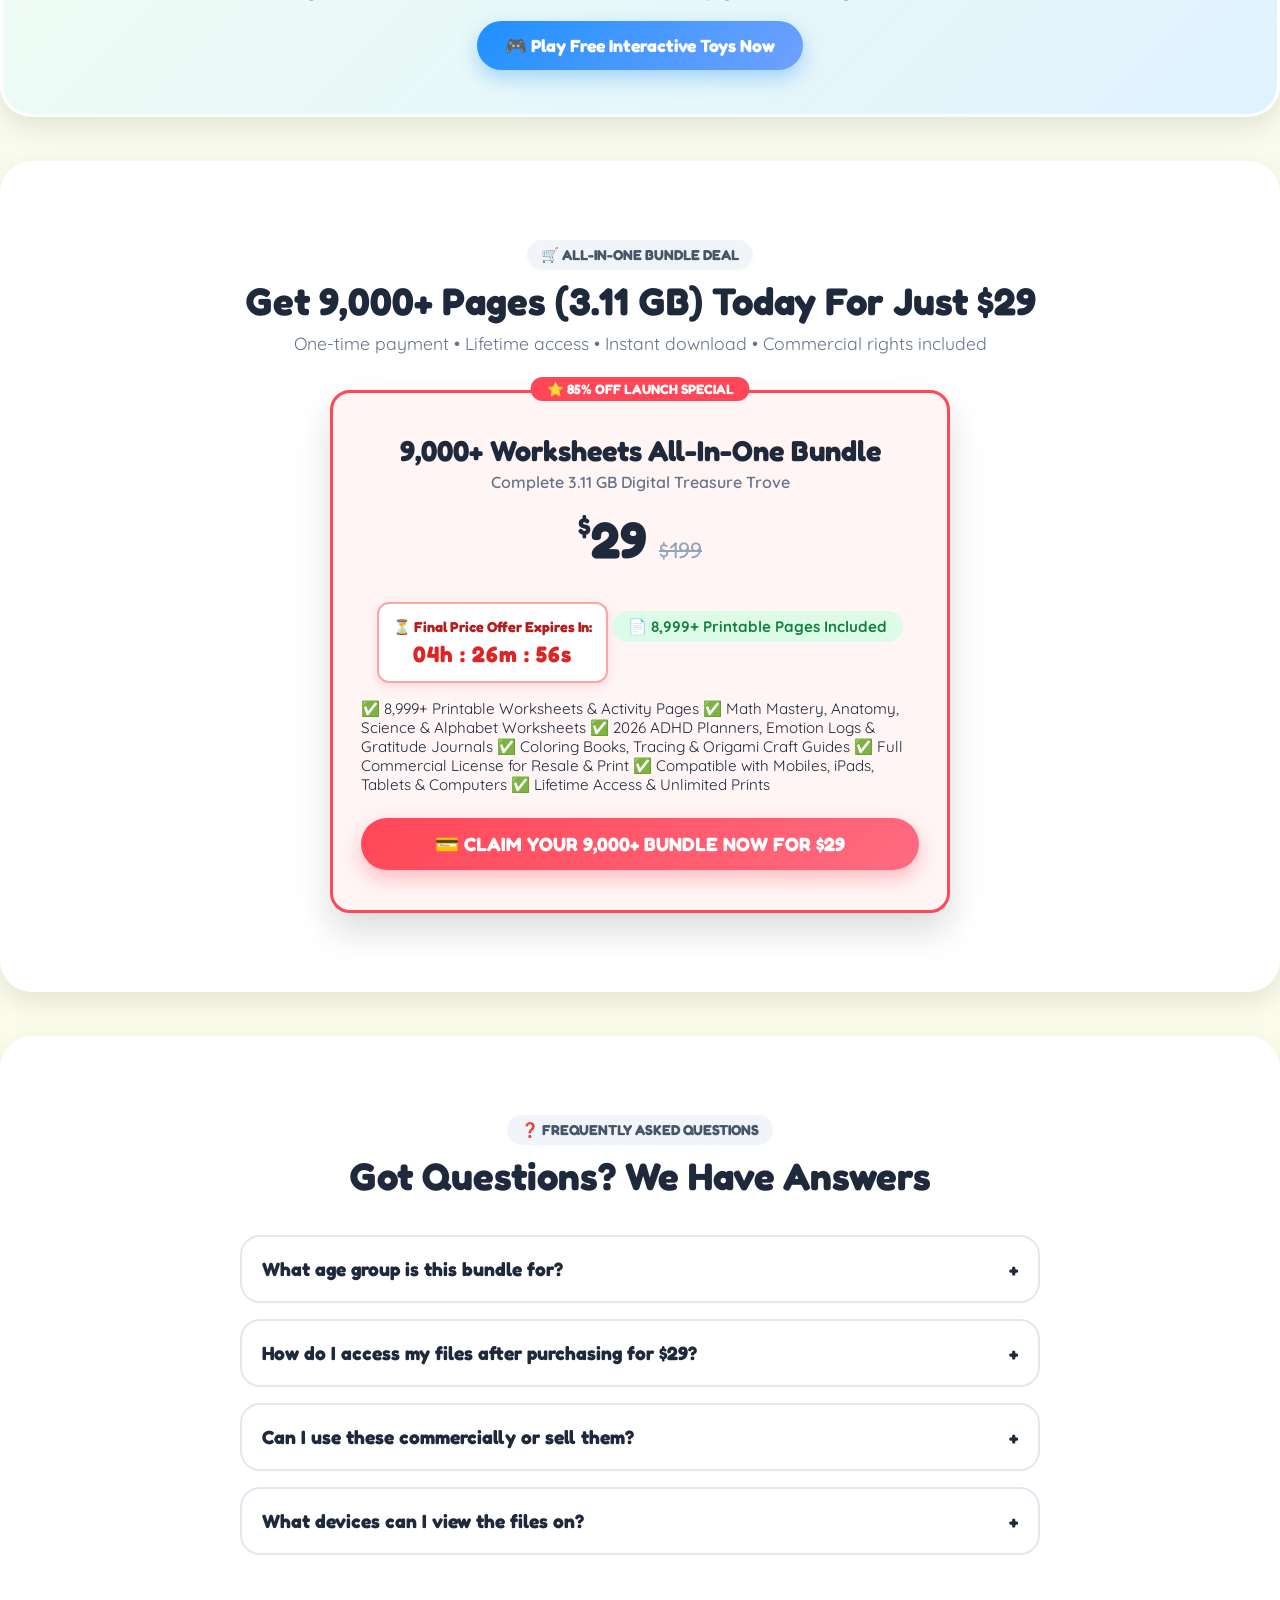
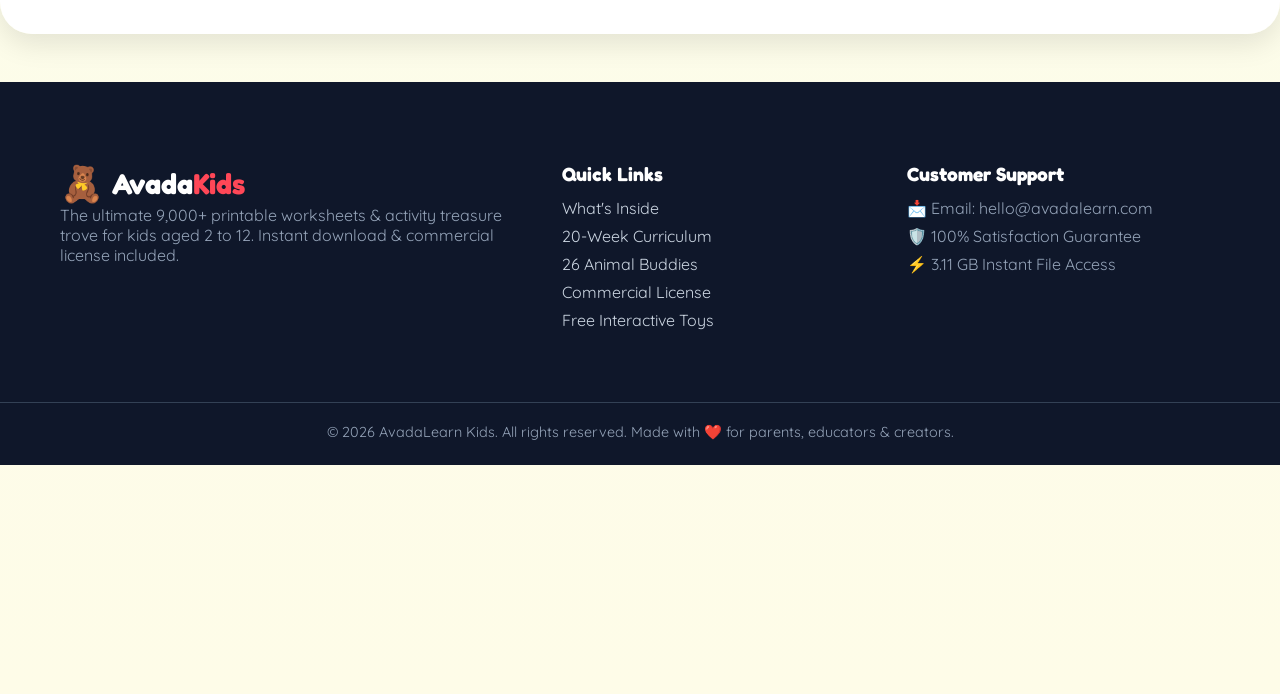
==== commit 97e0a796: "Embed responsive Bunny.net autoplay video iframe into Hero section" ====
--- a/index.html
+++ b/index.html
@@ -109,8 +109,10 @@
         </div>
 
         <div class="hero-media">
-          <div class="image-frame">
-            <img src="assets/bundle_mockup.jpg" alt="9000+ Kids Worksheets & Learning Bundle" class="hero-img">
+          <div class="image-frame video-hero-frame">
+            <div style="position:relative;padding-top:56.25%;width:100%;border-radius:var(--radius-md);overflow:hidden;">
+              <iframe src="https://iframe.mediadelivery.net/embed/494628/87ae23a3-44c7-49c4-975b-13ad4cc8b772?autoplay=true&loop=true&muted=true&preload=true&responsive=true" loading="lazy" style="border:0;position:absolute;top:0;left:0;height:100%;width:100%;" allow="accelerometer;gyroscope;autoplay;encrypted-media;picture-in-picture;fullscreen;" allowfullscreen="true"></iframe>
+            </div>
             <div class="floating-badge badge-top-right">📄 8,999+ Pages!</div>
             <div class="floating-badge badge-bottom-left">💾 3.11 GB Files</div>
           </div>
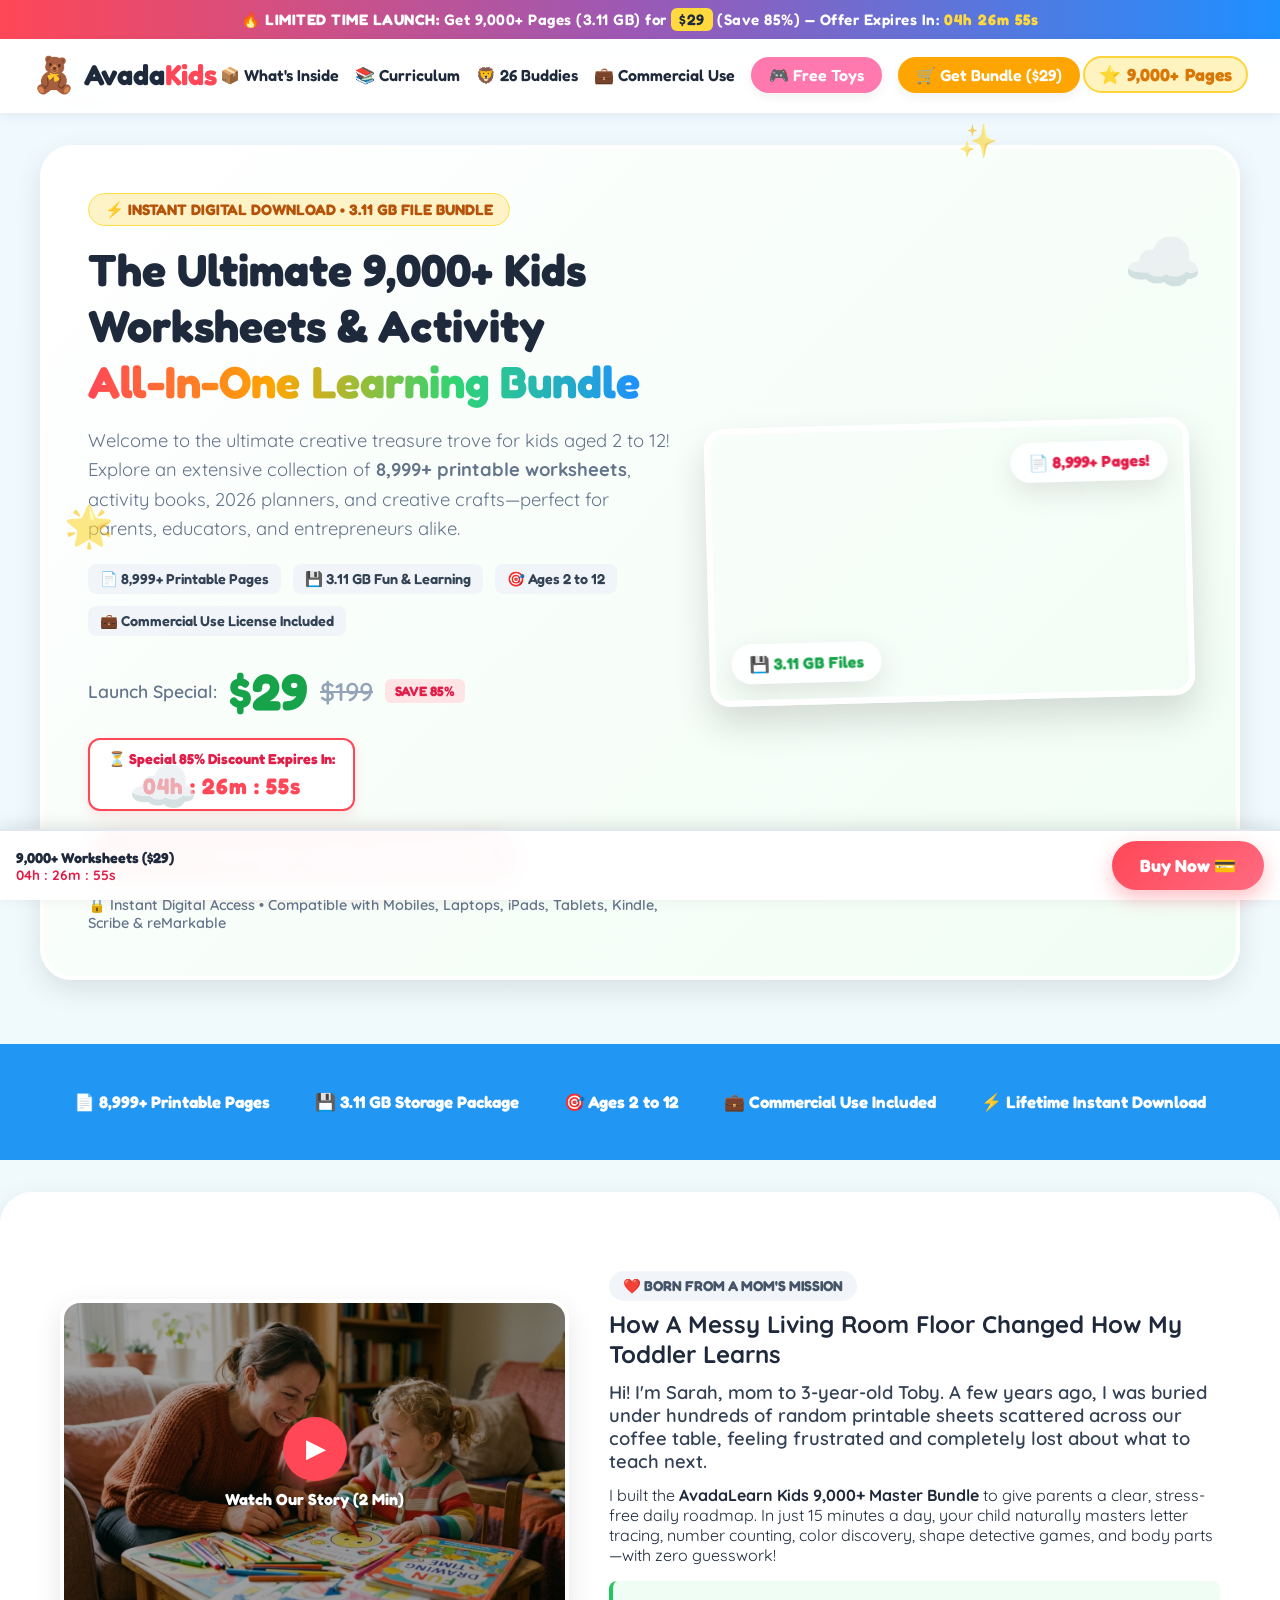
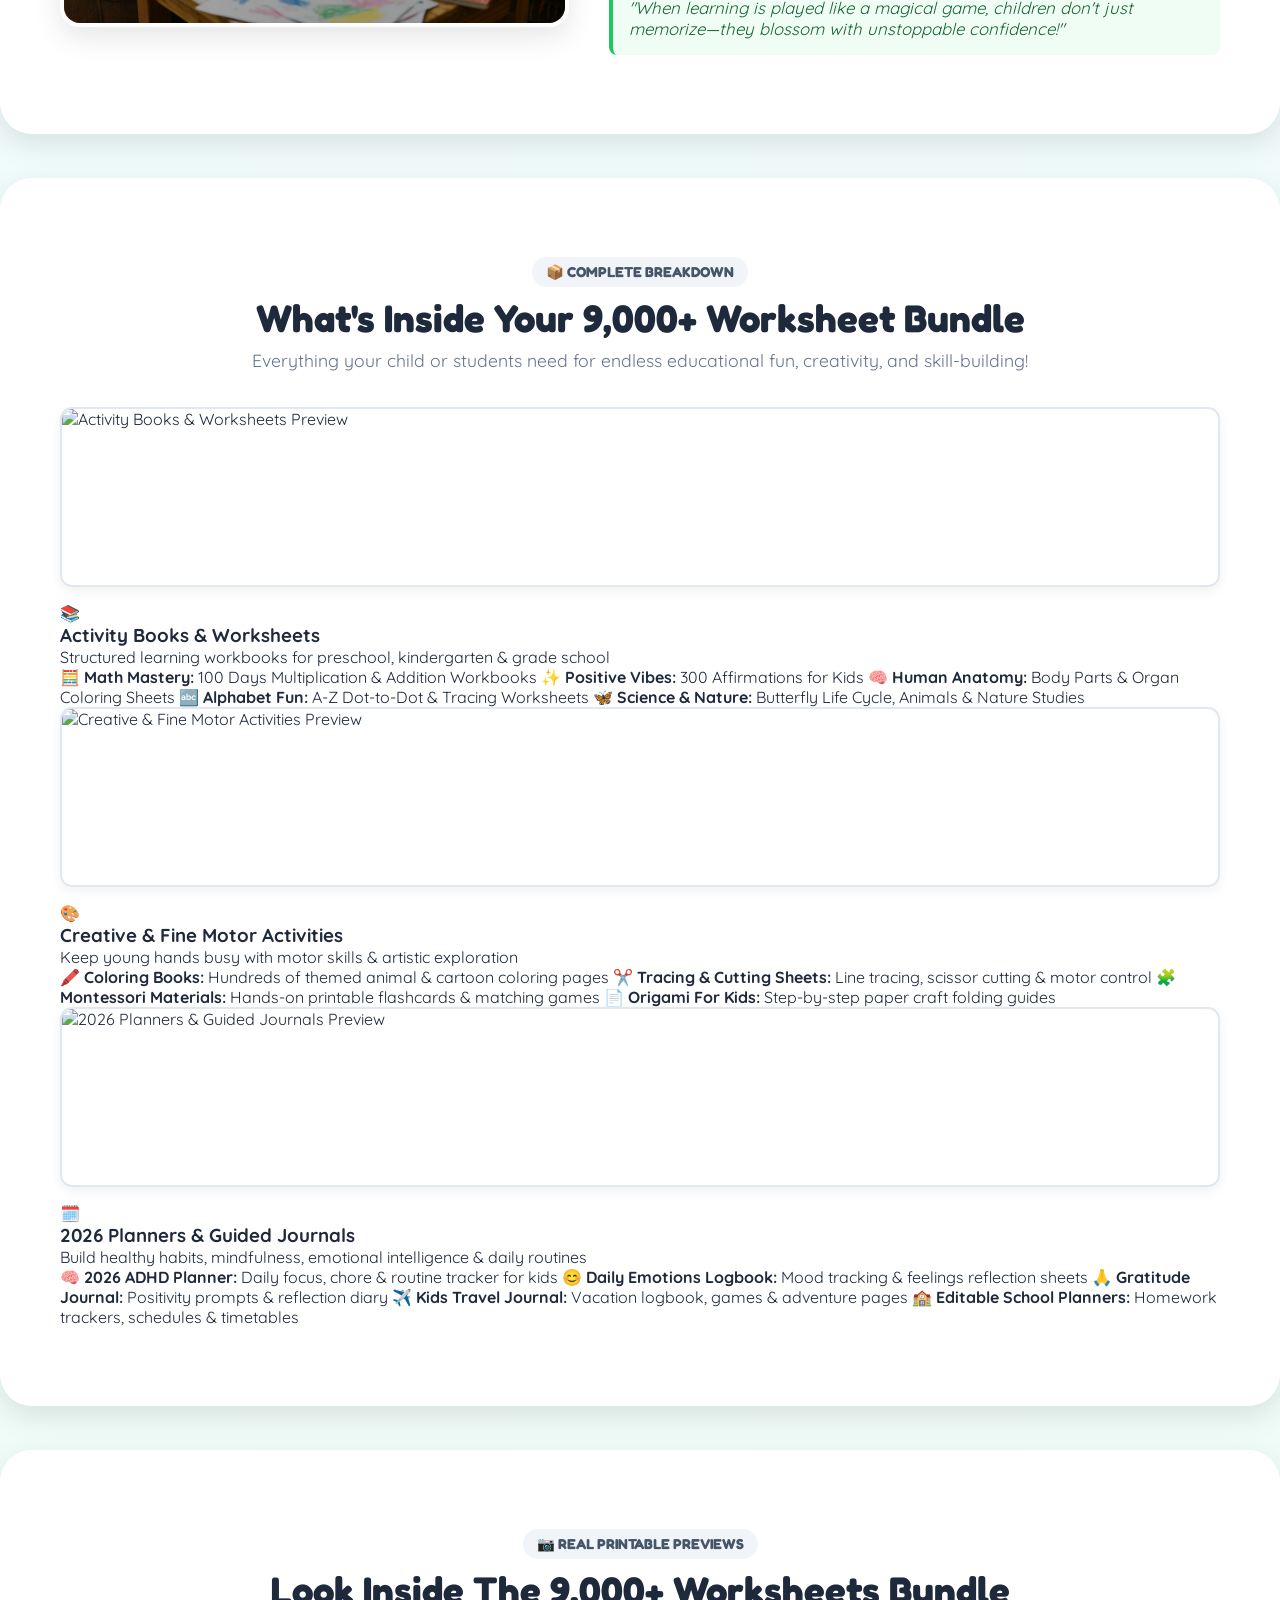
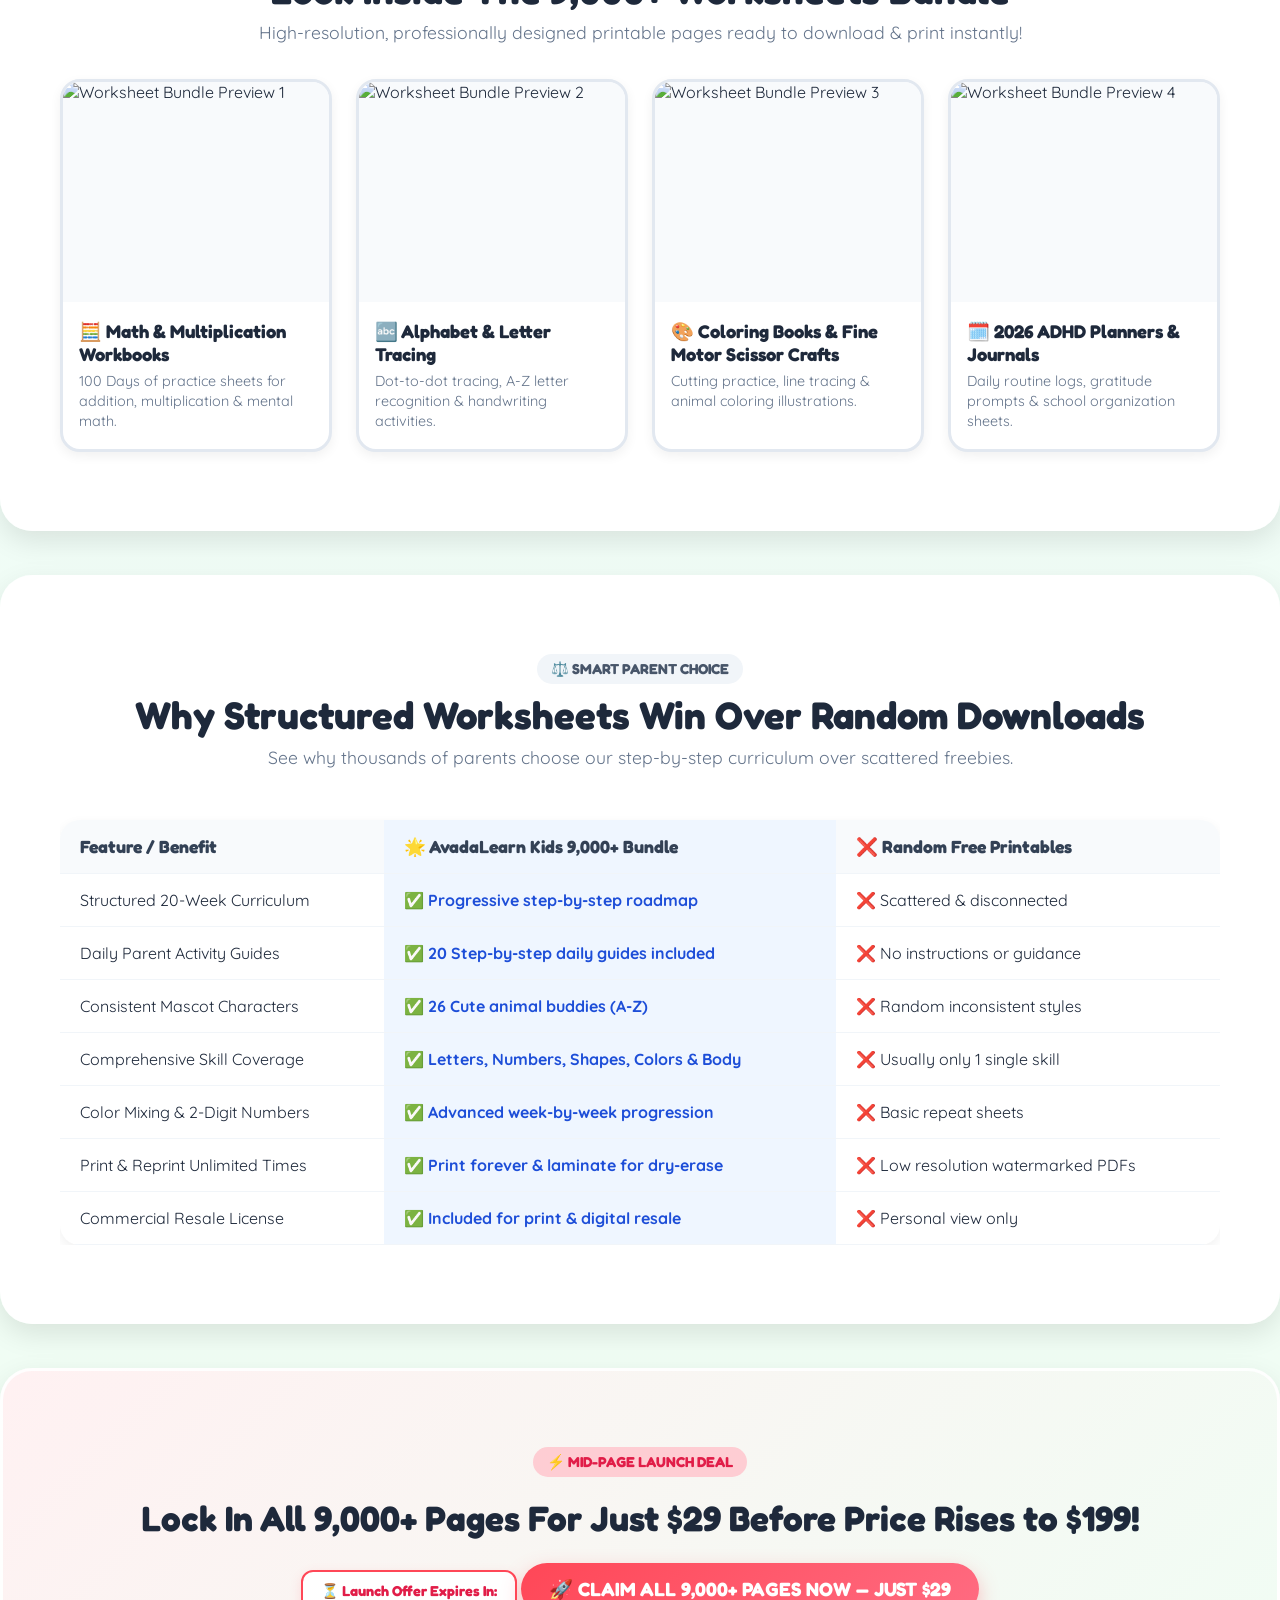
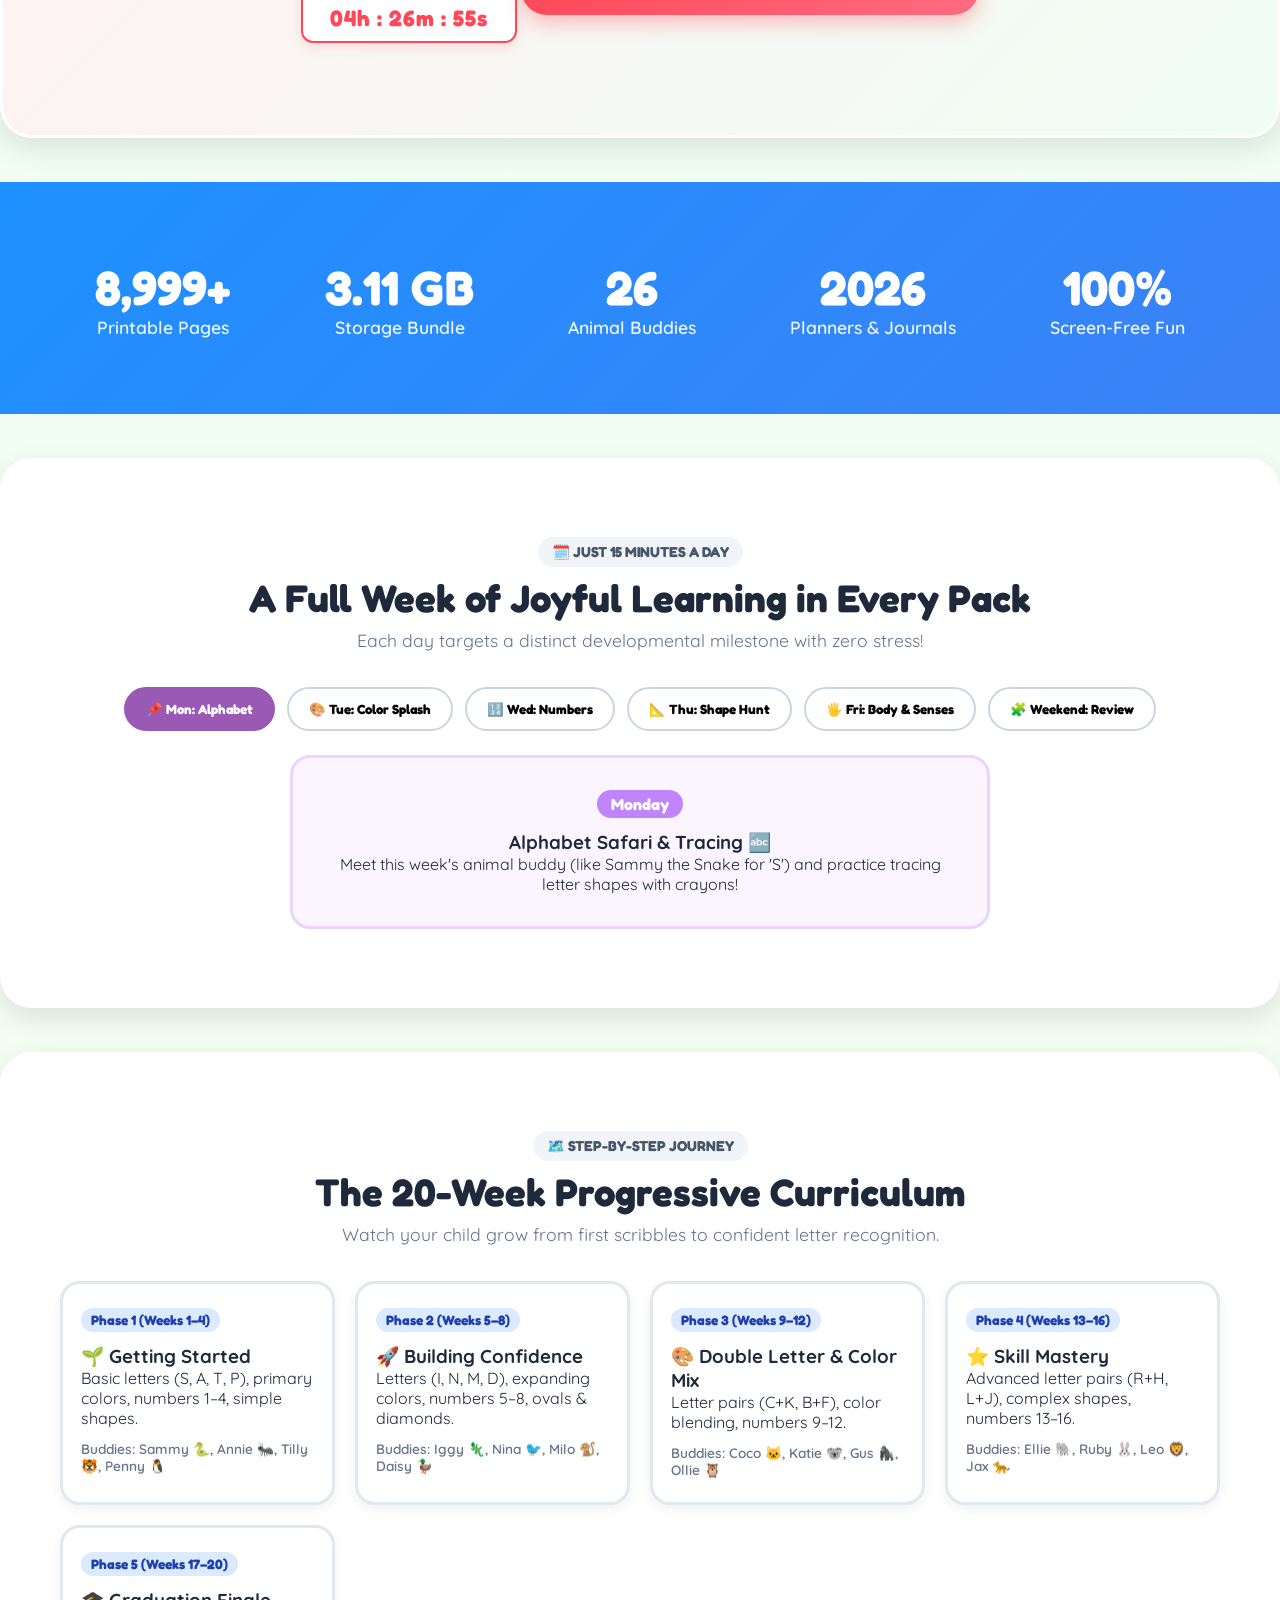
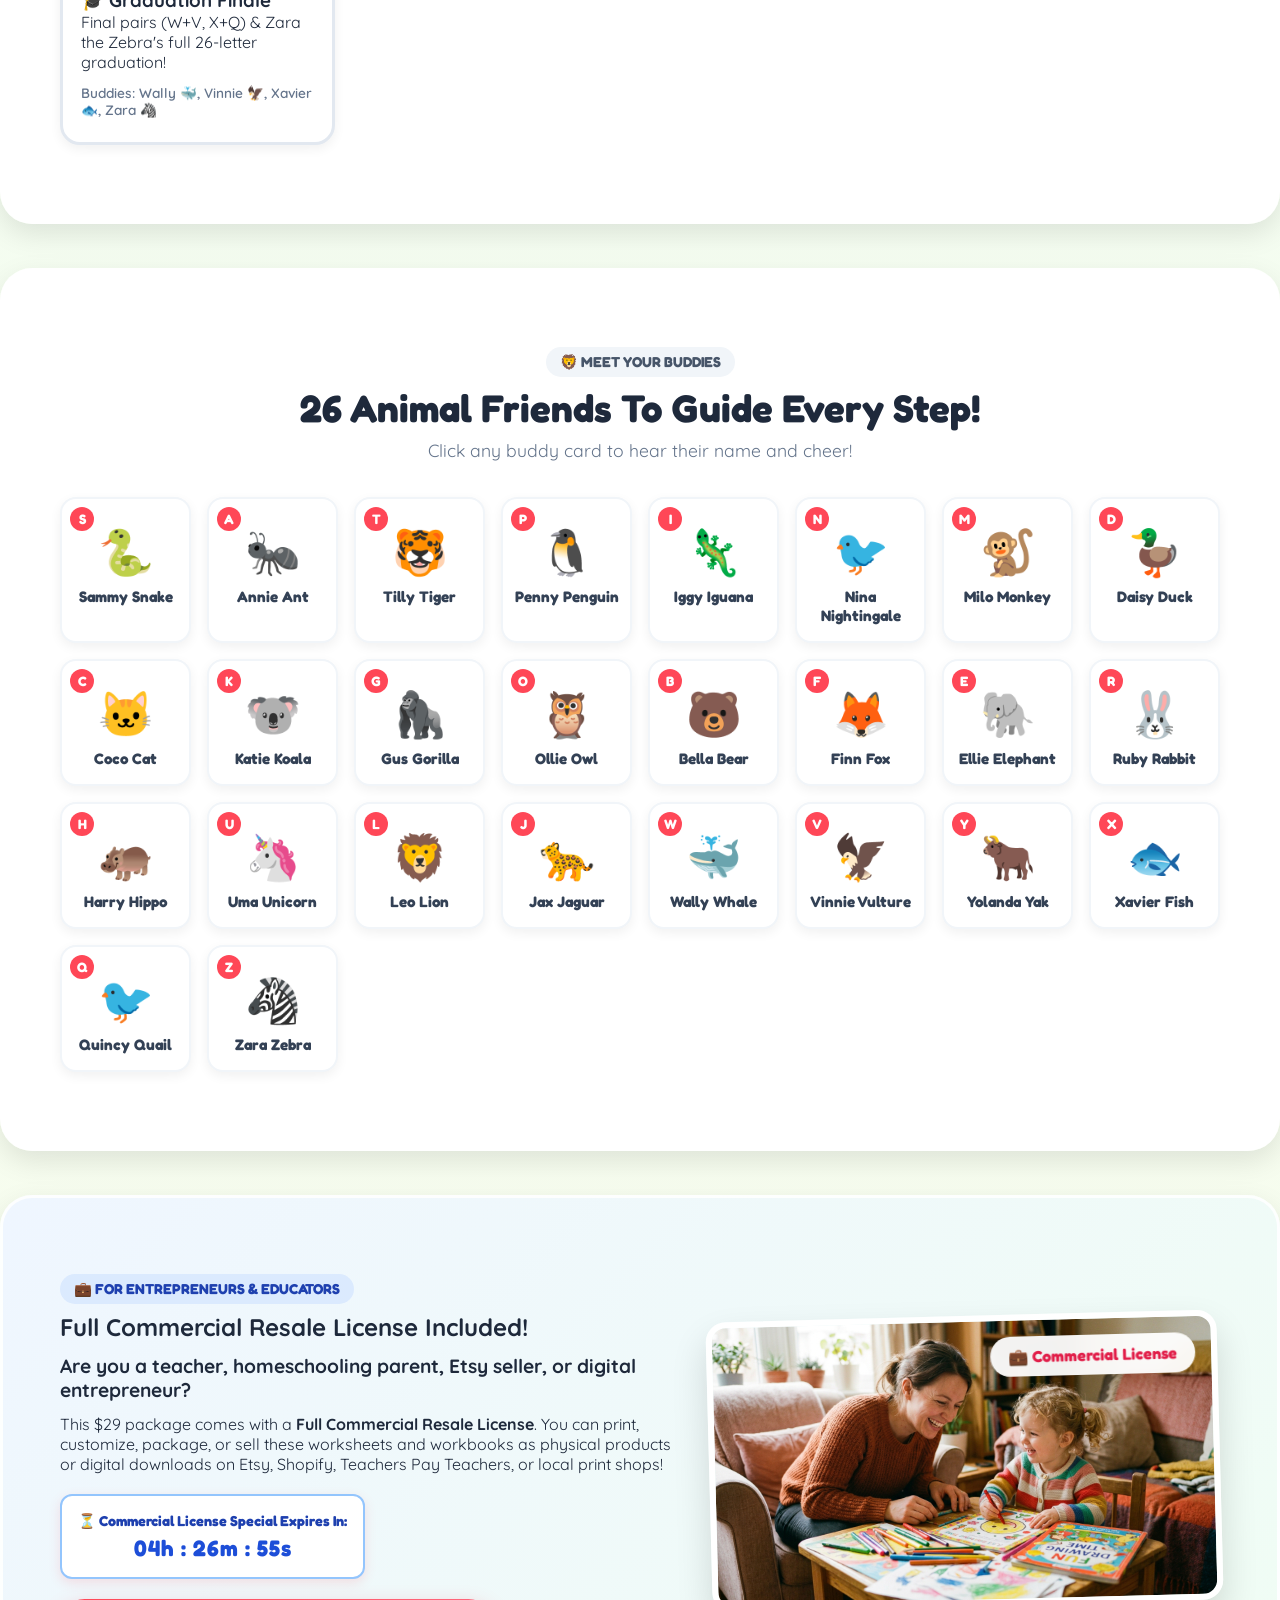
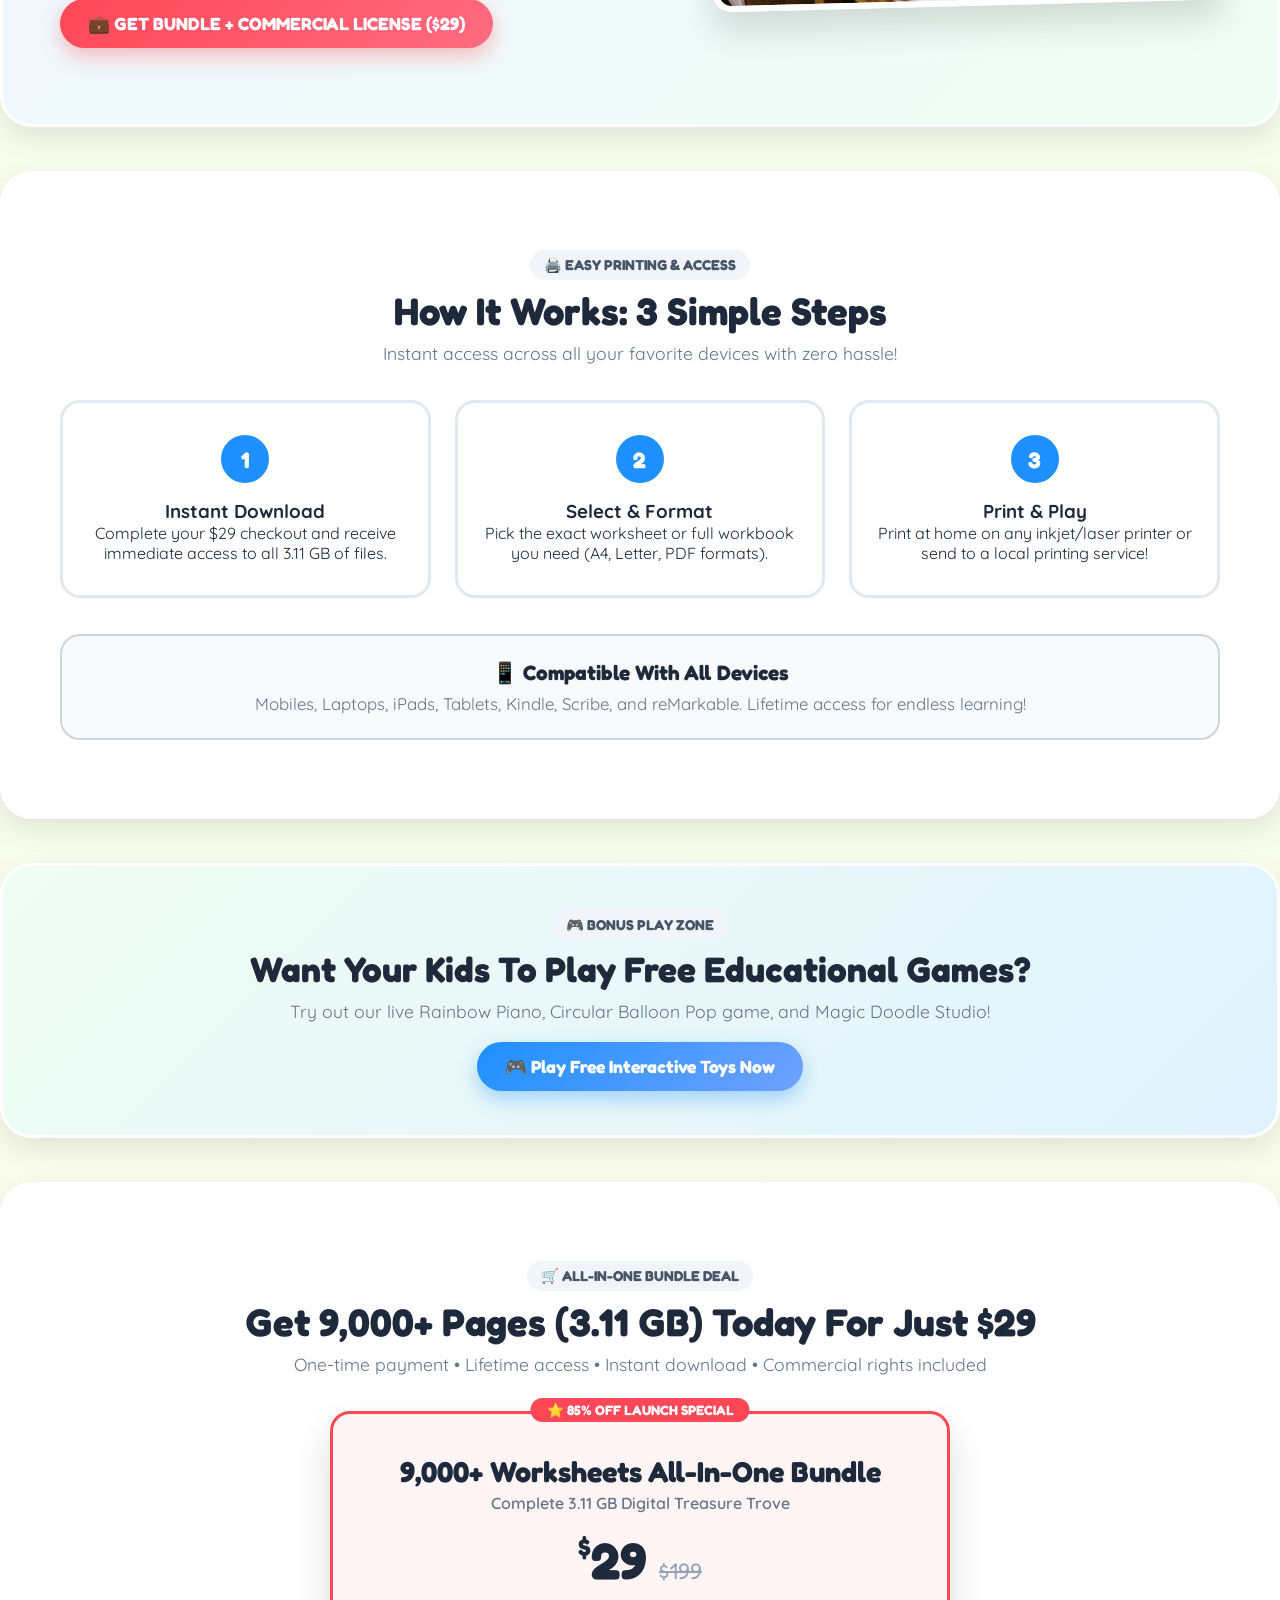
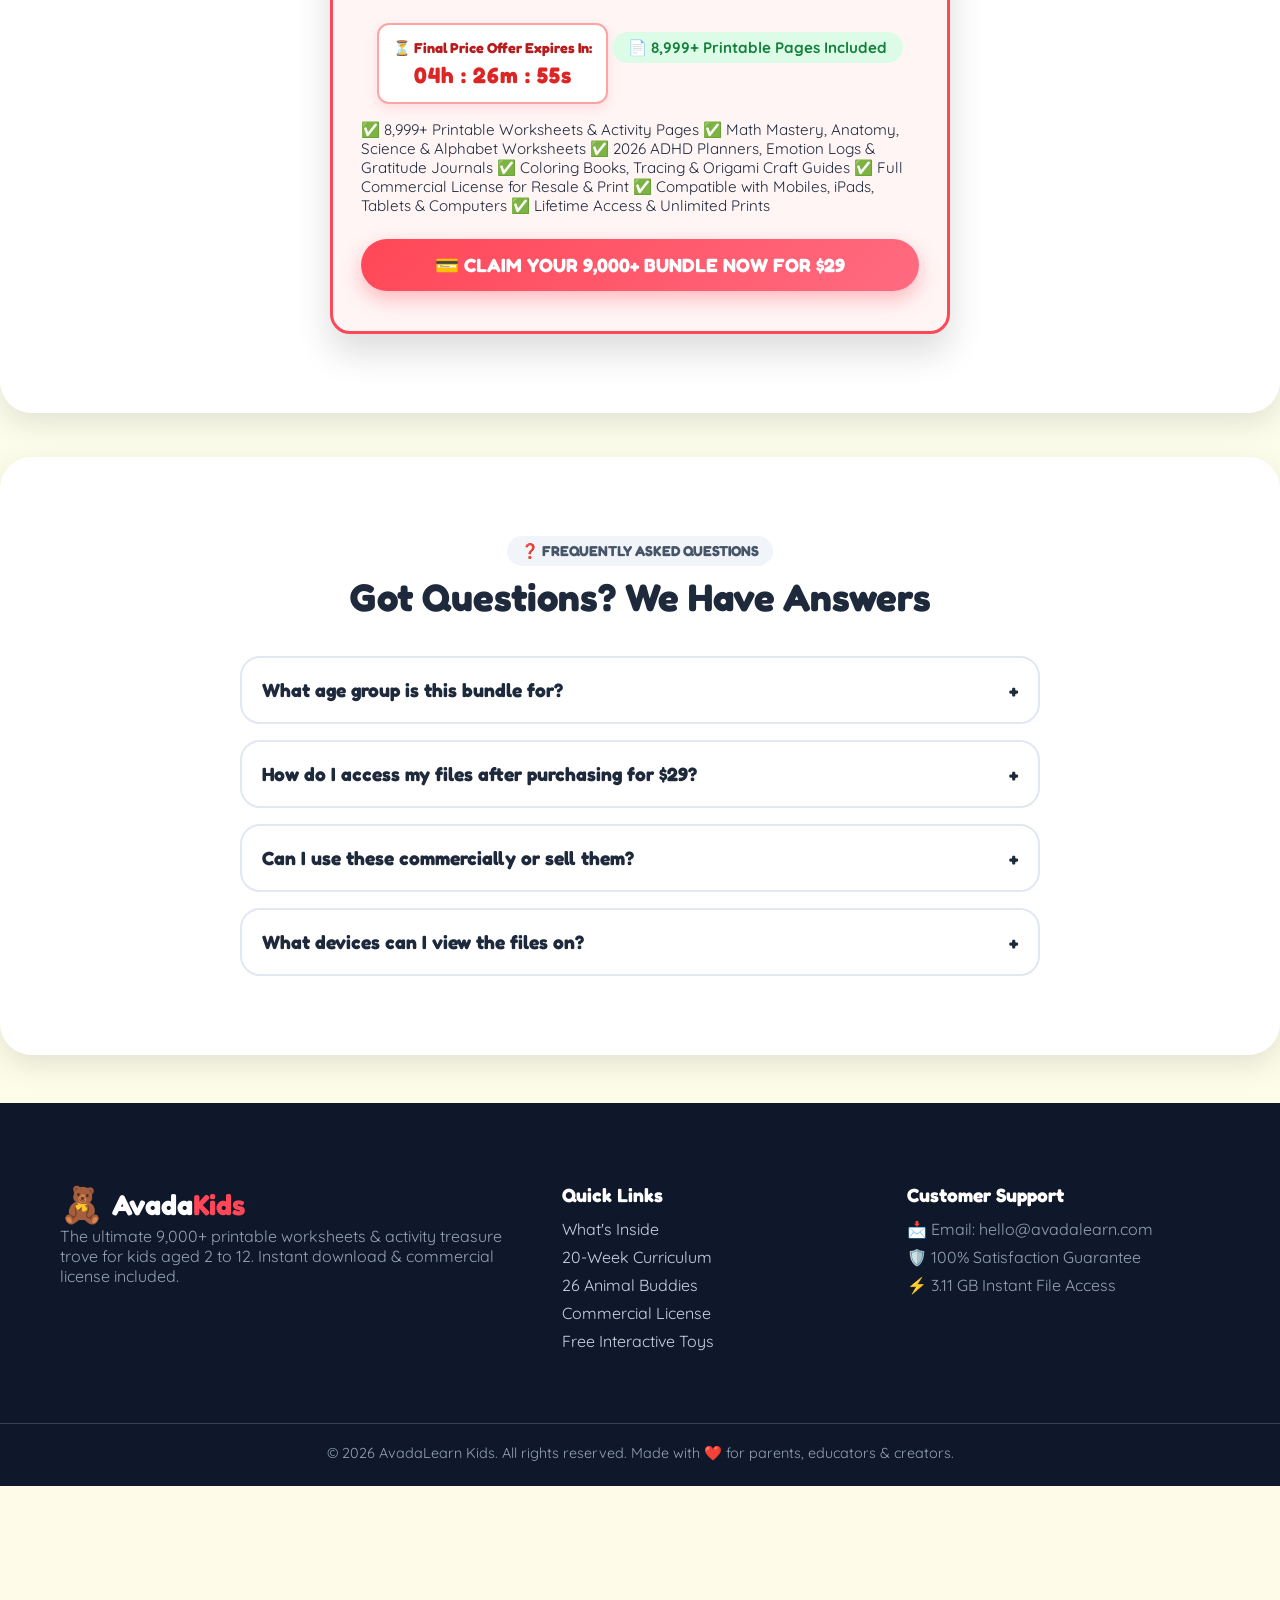
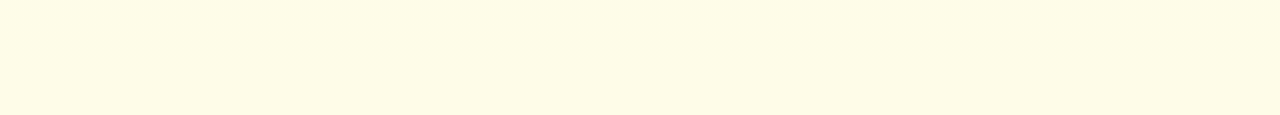
==== commit abf12f80: "Add high-res Etsy product preview images to category cards and new Real Product Previews Gallery sec" ====
--- a/index.html
+++ b/index.html
@@ -167,6 +167,9 @@
         <div class="inside-grid">
           <!-- CATEGORY 1 -->
           <div class="inside-card">
+            <div class="inside-preview-frame">
+              <img src="https://i.etsystatic.com/66926548/r/il/2ebfee/8284735589/il_794xN.8284735589_4z7o.jpg" alt="Activity Books & Worksheets Preview" class="inside-preview-img">
+            </div>
             <div class="inside-icon">📚</div>
             <h3>Activity Books & Worksheets</h3>
             <p class="inside-subtitle">Structured learning workbooks for preschool, kindergarten & grade school</p>
@@ -181,6 +184,9 @@
 
           <!-- CATEGORY 2 -->
           <div class="inside-card">
+            <div class="inside-preview-frame">
+              <img src="https://i.etsystatic.com/66926548/r/il/8ceb9c/8284735591/il_794xN.8284735591_s9dl.jpg" alt="Creative & Fine Motor Activities Preview" class="inside-preview-img">
+            </div>
             <div class="inside-icon">🎨</div>
             <h3>Creative & Fine Motor Activities</h3>
             <p class="inside-subtitle">Keep young hands busy with motor skills & artistic exploration</p>
@@ -194,6 +200,9 @@
 
           <!-- CATEGORY 3 -->
           <div class="inside-card">
+            <div class="inside-preview-frame">
+              <img src="https://i.etsystatic.com/66926548/r/il/60b75d/8236826758/il_794xN.8236826758_gngx.jpg" alt="2026 Planners & Guided Journals Preview" class="inside-preview-img">
+            </div>
             <div class="inside-icon">🗓️</div>
             <h3>2026 Planners & Guided Journals</h3>
             <p class="inside-subtitle">Build healthy habits, mindfulness, emotional intelligence & daily routines</p>
@@ -204,6 +213,59 @@
               <td>✈️ <strong>Kids Travel Journal:</strong> Vacation logbook, games & adventure pages</td>
               <td>🏫 <strong>Editable School Planners:</strong> Homework trackers, schedules & timetables</td>
             </ul>
+          </div>
+        </div>
+      </div>
+    </section>
+
+    <!-- REAL PRODUCT PREVIEWS GALLERY SECTION -->
+    <section class="card-section gallery-section">
+      <div class="container">
+        <div class="section-header">
+          <span class="section-tag">📷 Real Printable Previews</span>
+          <h2>Look Inside The 9,000+ Worksheets Bundle</h2>
+          <p>High-resolution, professionally designed printable pages ready to download & print instantly!</p>
+        </div>
+
+        <div class="gallery-grid">
+          <div class="gallery-card">
+            <div class="gallery-img-wrapper">
+              <img src="https://i.etsystatic.com/66926548/r/il/2ebfee/8284735589/il_794xN.8284735589_4z7o.jpg" alt="Worksheet Bundle Preview 1" class="gallery-img">
+            </div>
+            <div class="gallery-caption">
+              <h4>🧮 Math & Multiplication Workbooks</h4>
+              <p>100 Days of practice sheets for addition, multiplication & mental math.</p>
+            </div>
+          </div>
+
+          <div class="gallery-card">
+            <div class="gallery-img-wrapper">
+              <img src="https://i.etsystatic.com/66926548/r/il/10dcec/8236826782/il_794xN.8236826782_pv1v.jpg" alt="Worksheet Bundle Preview 2" class="gallery-img">
+            </div>
+            <div class="gallery-caption">
+              <h4>🔤 Alphabet & Letter Tracing</h4>
+              <p>Dot-to-dot tracing, A-Z letter recognition & handwriting activities.</p>
+            </div>
+          </div>
+
+          <div class="gallery-card">
+            <div class="gallery-img-wrapper">
+              <img src="https://i.etsystatic.com/66926548/r/il/8ceb9c/8284735591/il_794xN.8284735591_s9dl.jpg" alt="Worksheet Bundle Preview 3" class="gallery-img">
+            </div>
+            <div class="gallery-caption">
+              <h4>🎨 Coloring Books & Fine Motor Scissor Crafts</h4>
+              <p>Cutting practice, line tracing & animal coloring illustrations.</p>
+            </div>
+          </div>
+
+          <div class="gallery-card">
+            <div class="gallery-img-wrapper">
+              <img src="https://i.etsystatic.com/66926548/r/il/60b75d/8236826758/il_794xN.8236826758_gngx.jpg" alt="Worksheet Bundle Preview 4" class="gallery-img">
+            </div>
+            <div class="gallery-caption">
+              <h4>🗓️ 2026 ADHD Planners & Journals</h4>
+              <p>Daily routine logs, gratitude prompts & school organization sheets.</p>
+            </div>
           </div>
         </div>
       </div>
--- a/style.css
+++ b/style.css
@@ -427,26 +427,75 @@
   font-size: 1.05rem;
 }
 
-/* INSIDE GRID */
-.inside-grid {
+/* INSIDE GRID PREVIEW IMAGES */
+.inside-preview-frame {
+  width: 100%;
+  height: 180px;
+  border-radius: var(--radius-sm);
+  overflow: hidden;
+  margin-bottom: 16px;
+  border: 2px solid #e2e8f0;
+  box-shadow: var(--shadow-sm);
+}
+.inside-preview-img {
+  width: 100%;
+  height: 100%;
+  object-fit: cover;
+  transition: transform 0.3s ease;
+}
+.inside-card:hover .inside-preview-img {
+  transform: scale(1.05);
+}
+
+/* REAL PRODUCT PREVIEWS GALLERY */
+.gallery-grid {
   display: grid;
-  grid-template-columns: repeat(auto-fit, minmax(300px, 1fr));
-  gap: 28px;
-}
-.inside-card {
+  grid-template-columns: repeat(auto-fit, minmax(260px, 1fr));
+  gap: 24px;
+}
+.gallery-card {
   background: #fff;
   border: 3px solid #e2e8f0;
   border-radius: var(--radius-md);
-  padding: 32px 24px;
+  overflow: hidden;
   box-shadow: var(--shadow-sm);
-  transition: transform 0.25s ease;
-}
-.inside-card:hover { transform: translateY(-4px); border-color: #1e90ff; }
-.inside-icon { font-size: 3rem; margin-bottom: 12px; }
-.inside-card h3 { font-family: var(--font-heading); font-size: 1.5rem; color: var(--text-dark); margin-bottom: 4px; }
-.inside-subtitle { font-size: 0.95rem; color: var(--text-muted); font-weight: 600; margin-bottom: 16px; }
-.inside-list { list-style: none; display: flex; flex-direction: column; gap: 10px; font-size: 0.95rem; }
-.inside-list td { padding: 0; display: block; }
+  transition: transform 0.25s ease, border-color 0.25s ease;
+}
+.gallery-card:hover {
+  transform: translateY(-6px);
+  border-color: #ff4757;
+  box-shadow: var(--shadow-md);
+}
+.gallery-img-wrapper {
+  width: 100%;
+  height: 220px;
+  overflow: hidden;
+  background: #f8fafc;
+}
+.gallery-img {
+  width: 100%;
+  height: 100%;
+  object-fit: cover;
+  display: block;
+  transition: transform 0.35s ease;
+}
+.gallery-card:hover .gallery-img {
+  transform: scale(1.06);
+}
+.gallery-caption {
+  padding: 18px 16px;
+}
+.gallery-caption h4 {
+  font-family: var(--font-heading);
+  font-size: 1.15rem;
+  color: var(--text-dark);
+  margin-bottom: 6px;
+}
+.gallery-caption p {
+  font-size: 0.9rem;
+  color: var(--text-muted);
+  line-height: 1.4;
+}
 
 /* COMPARISON TABLE */
 .table-responsive { overflow-x: auto; }
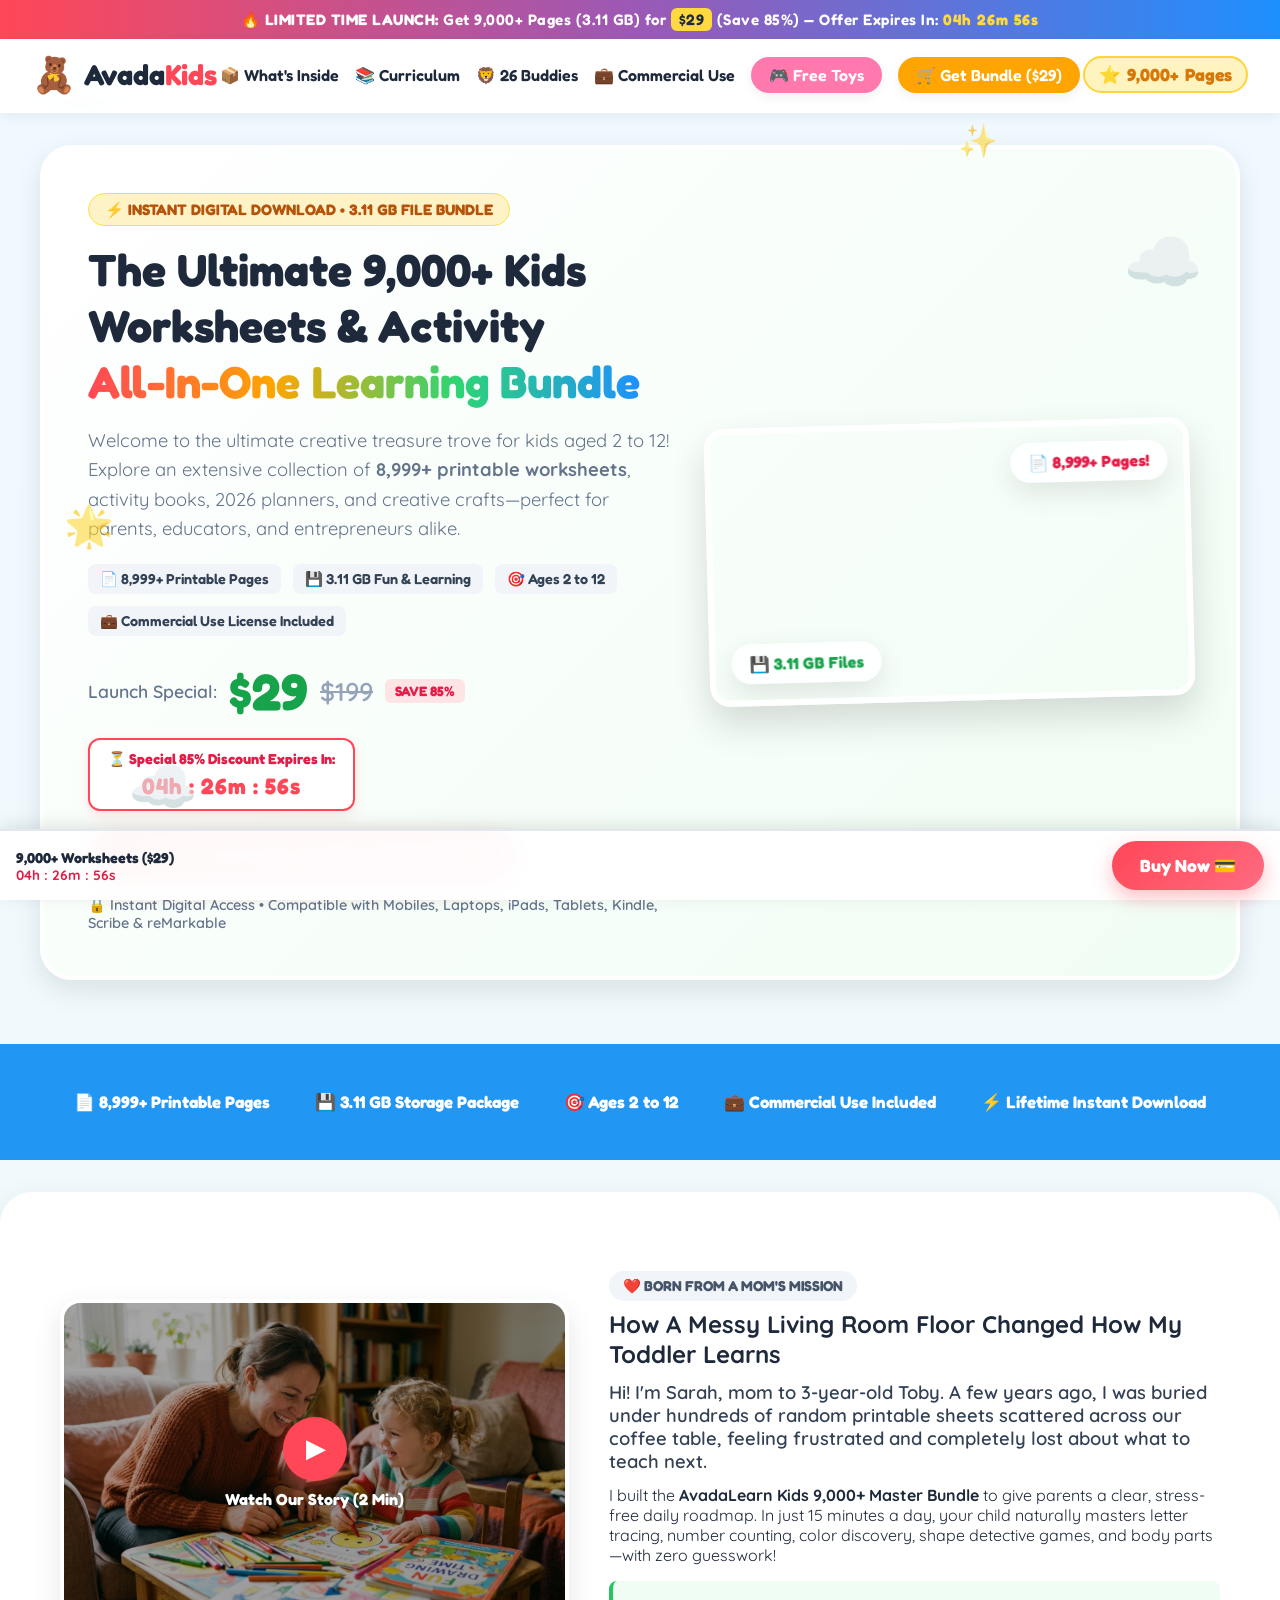
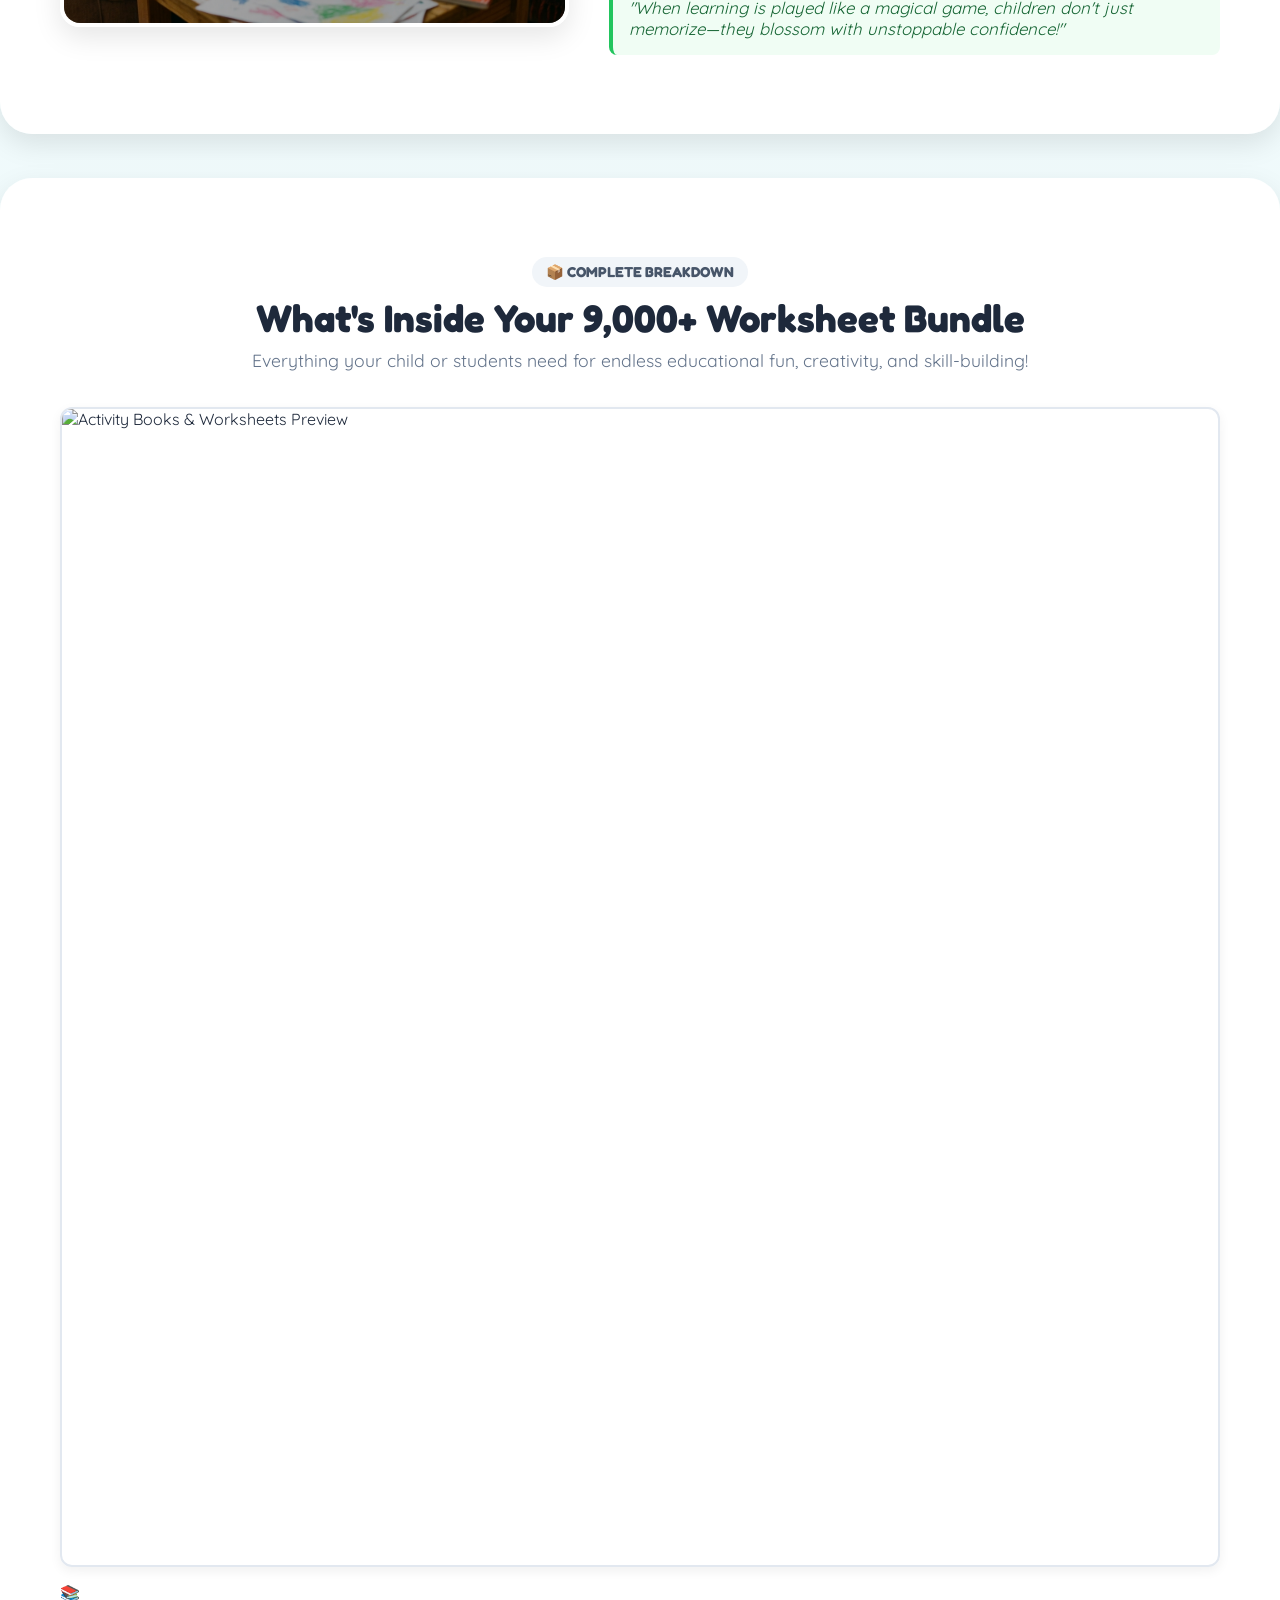
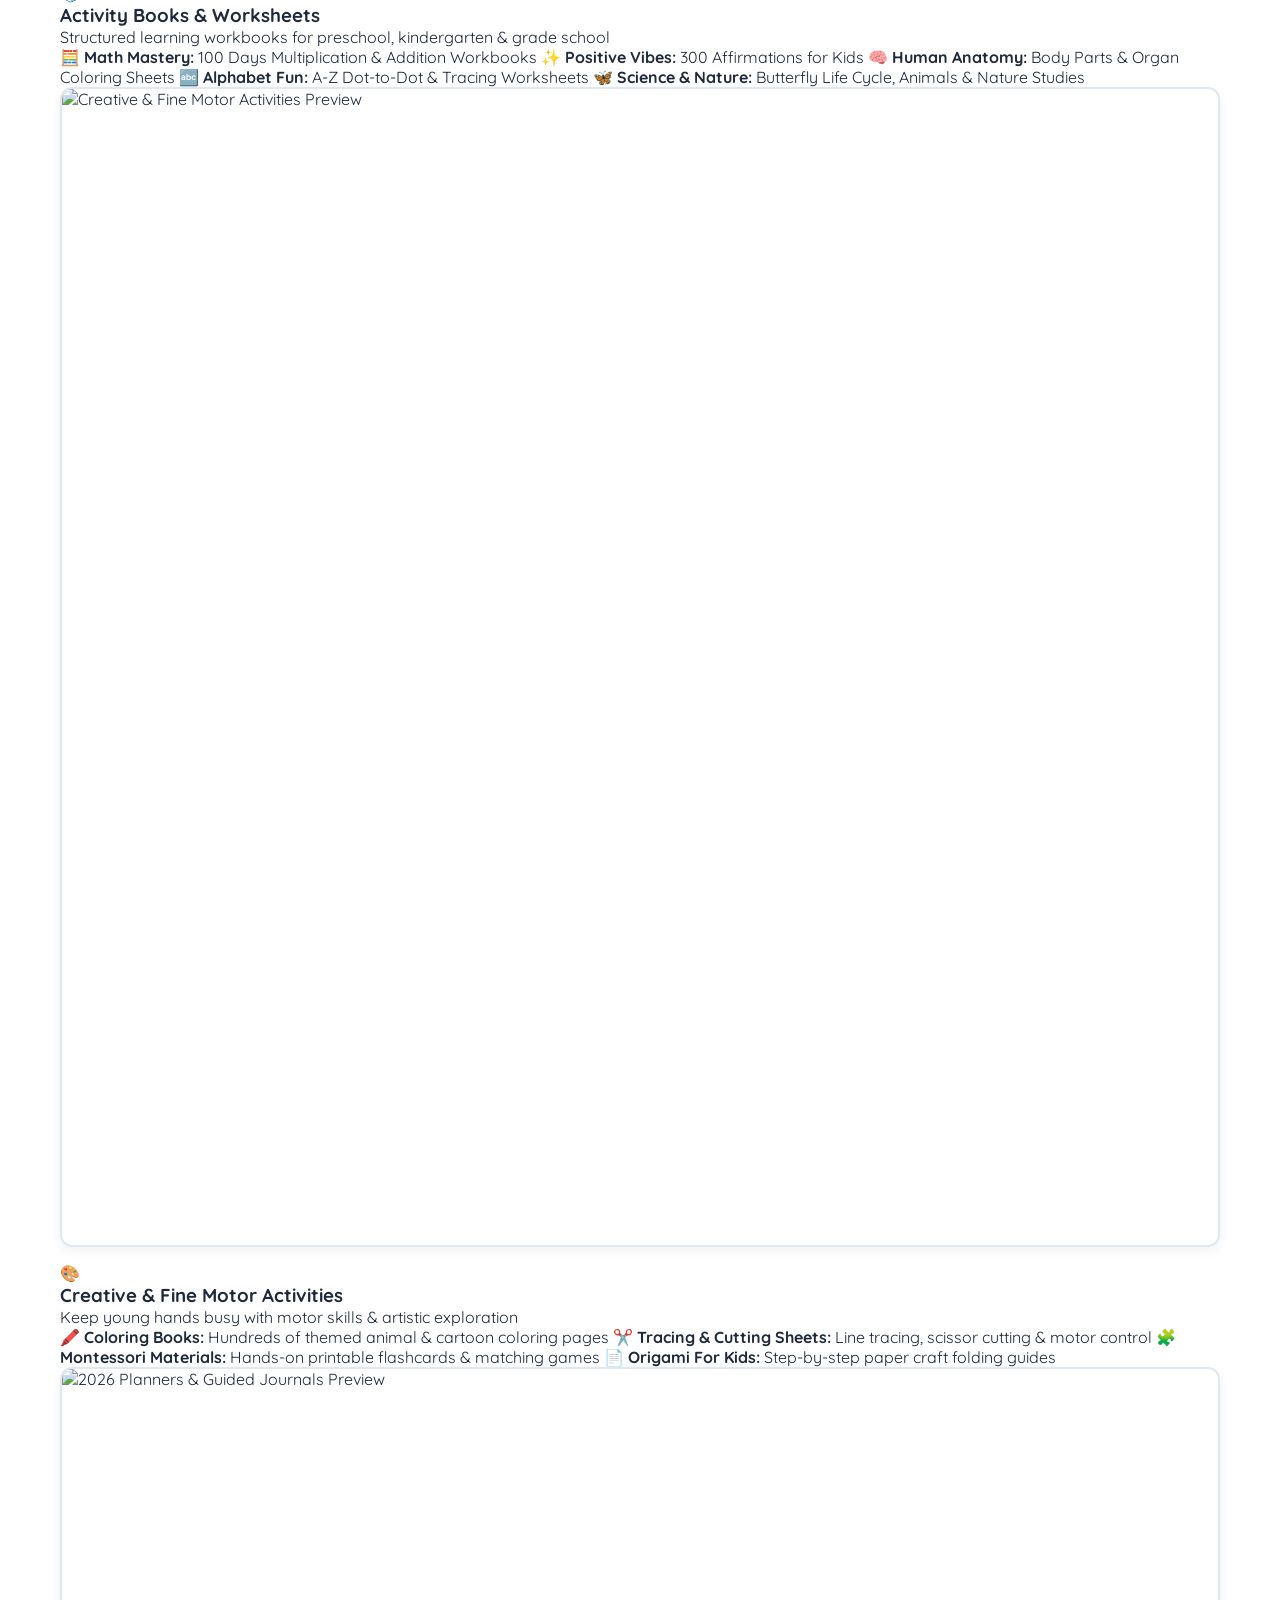
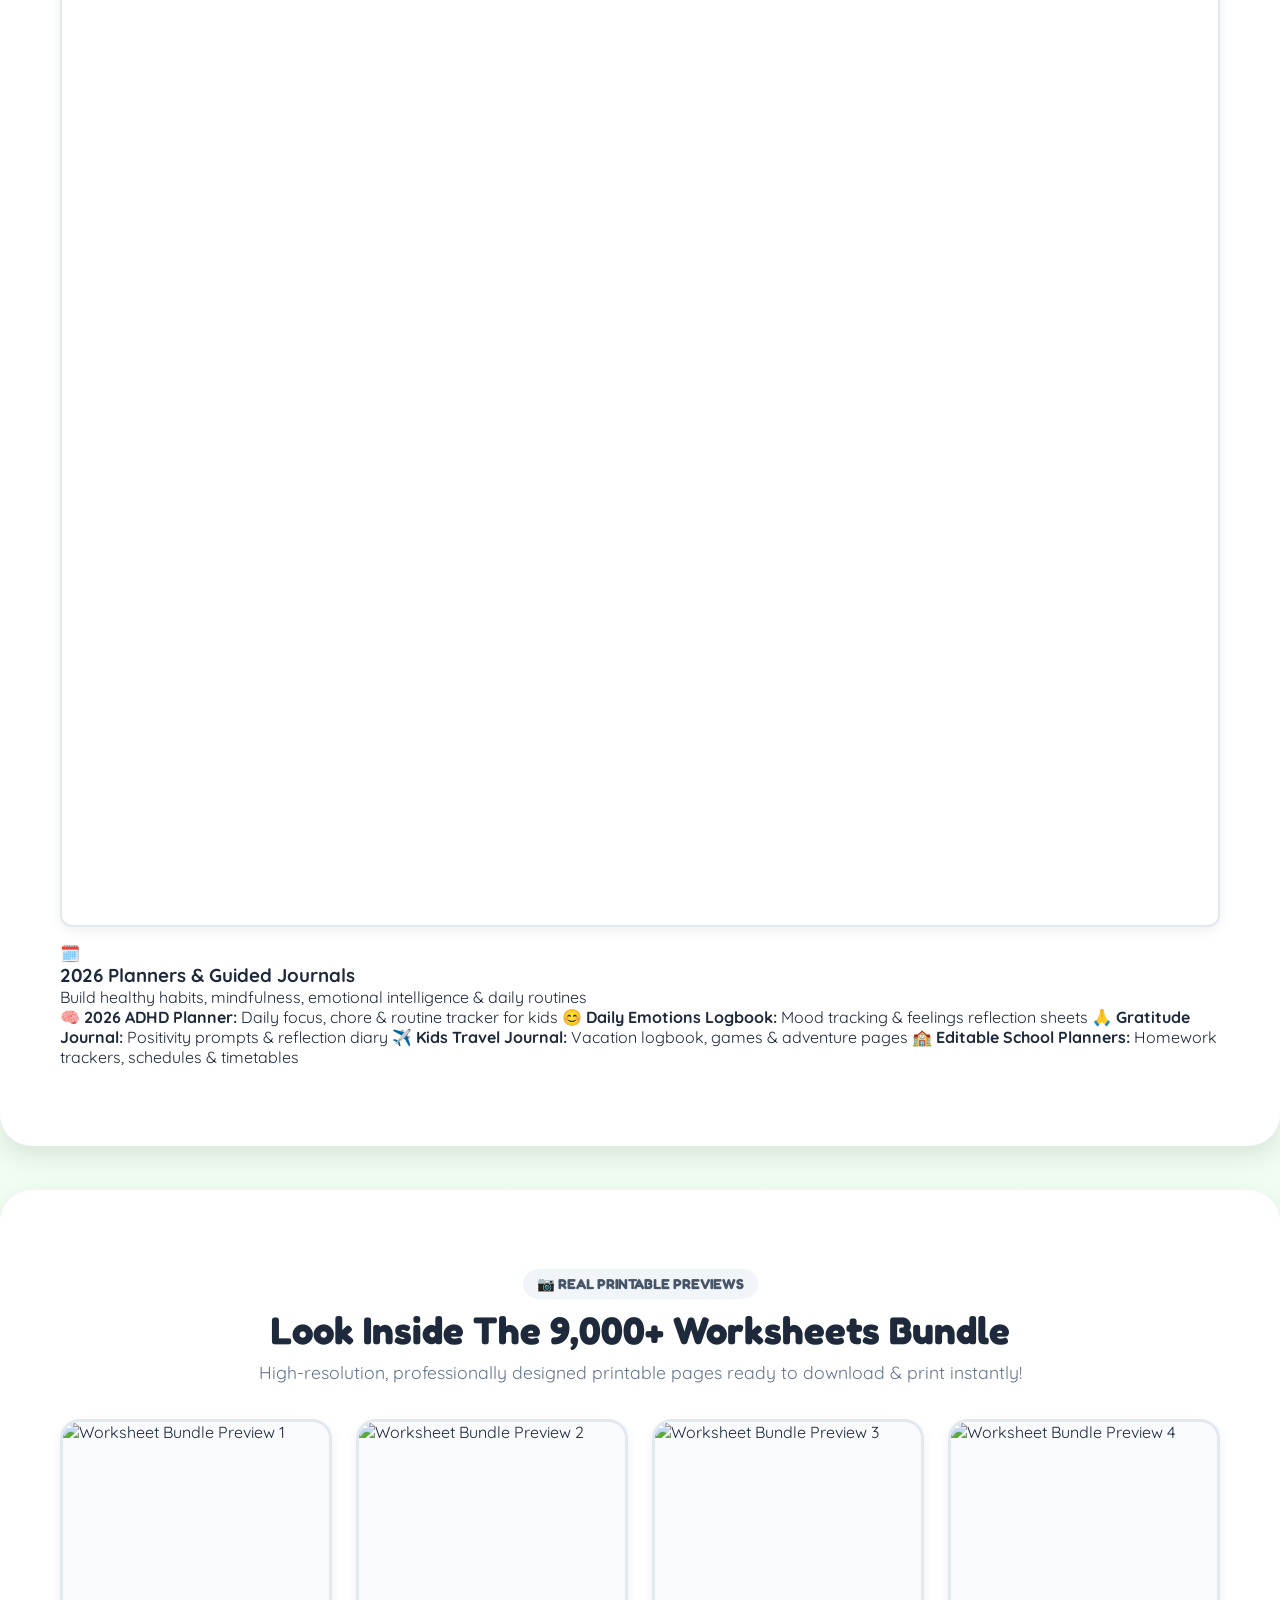
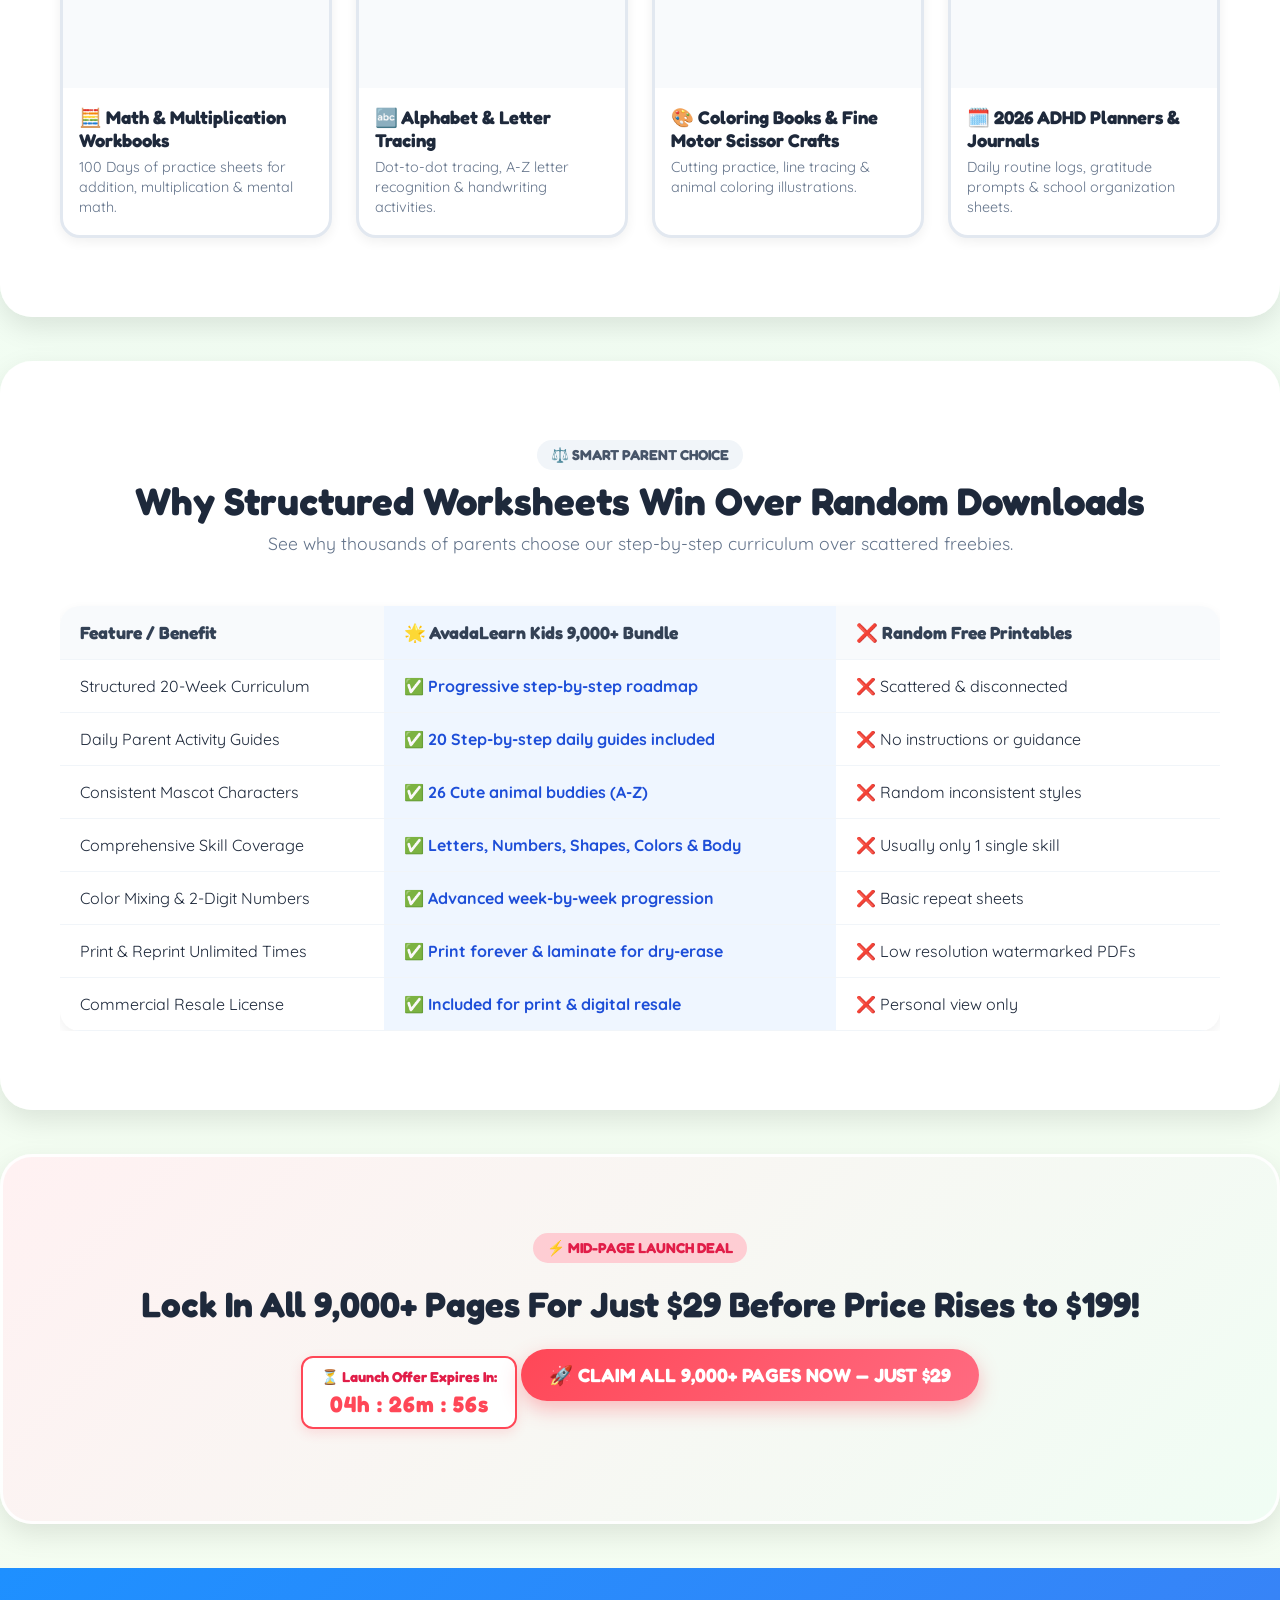
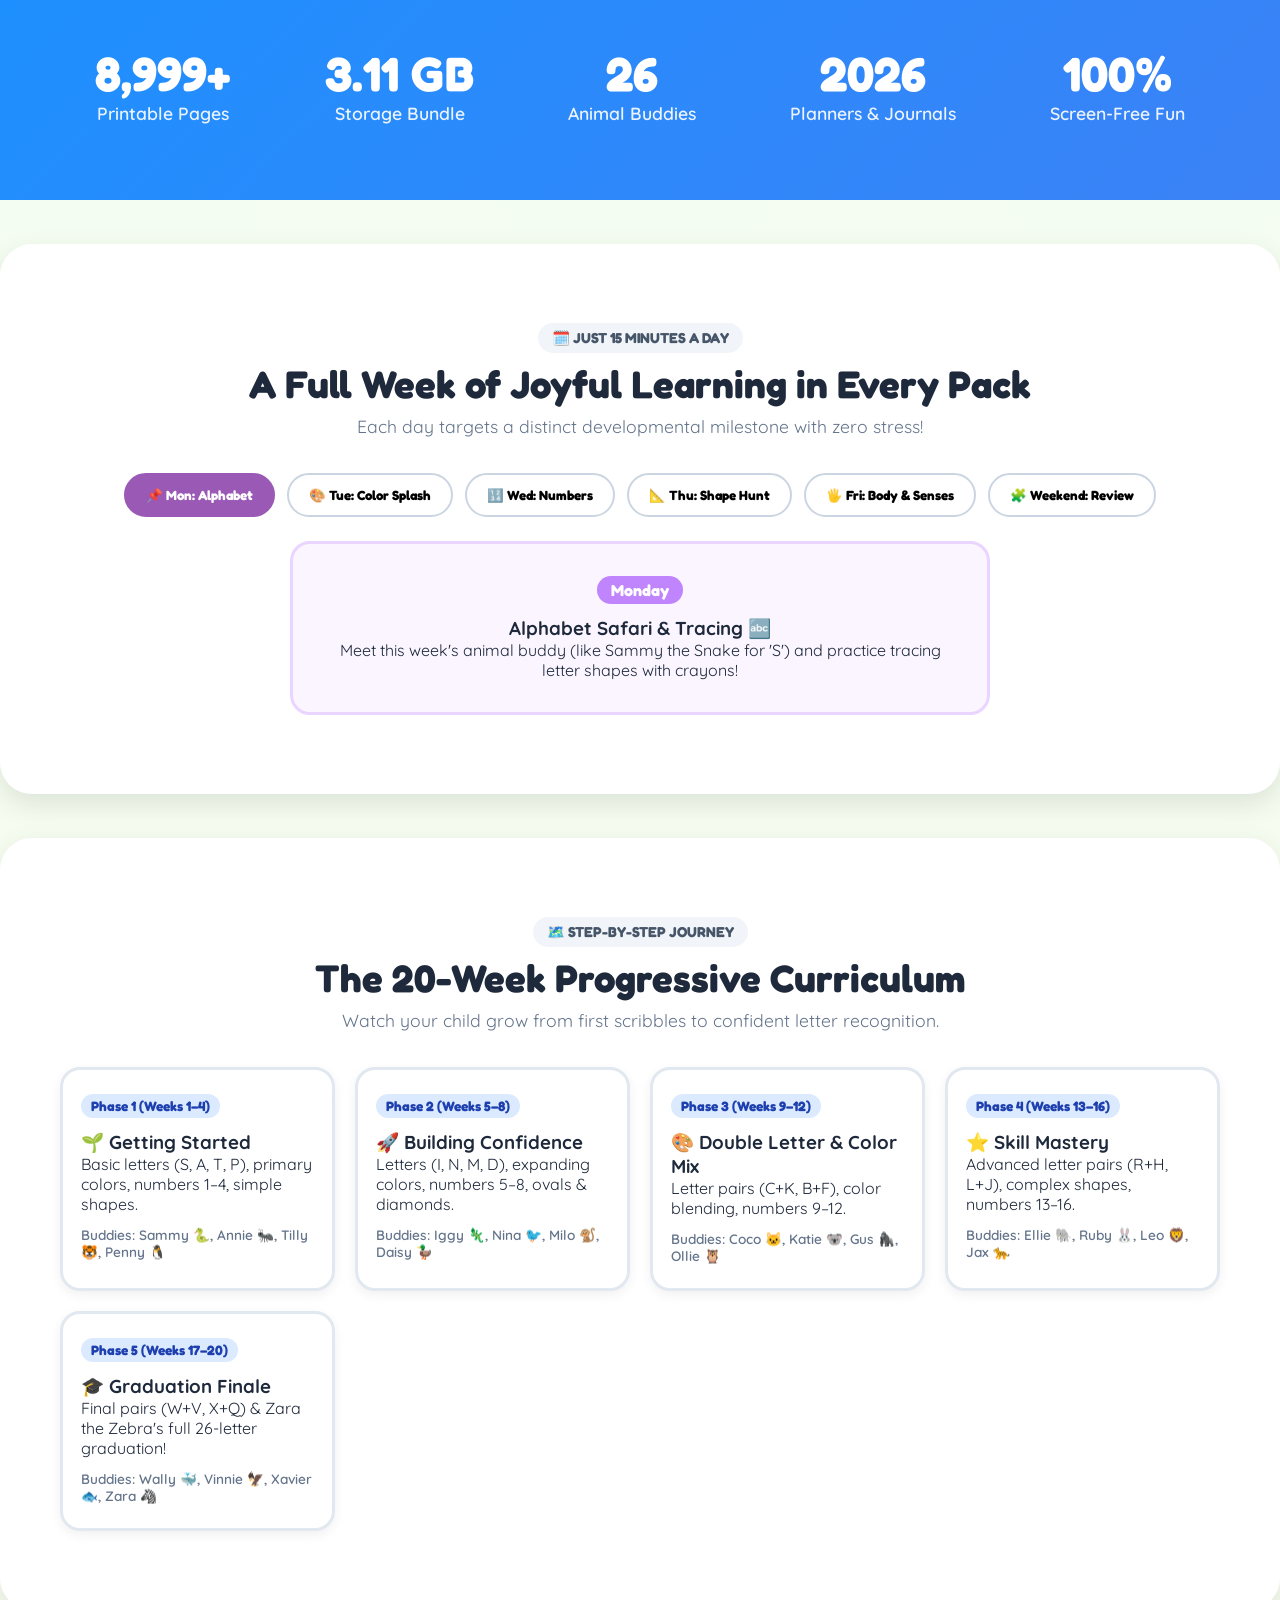
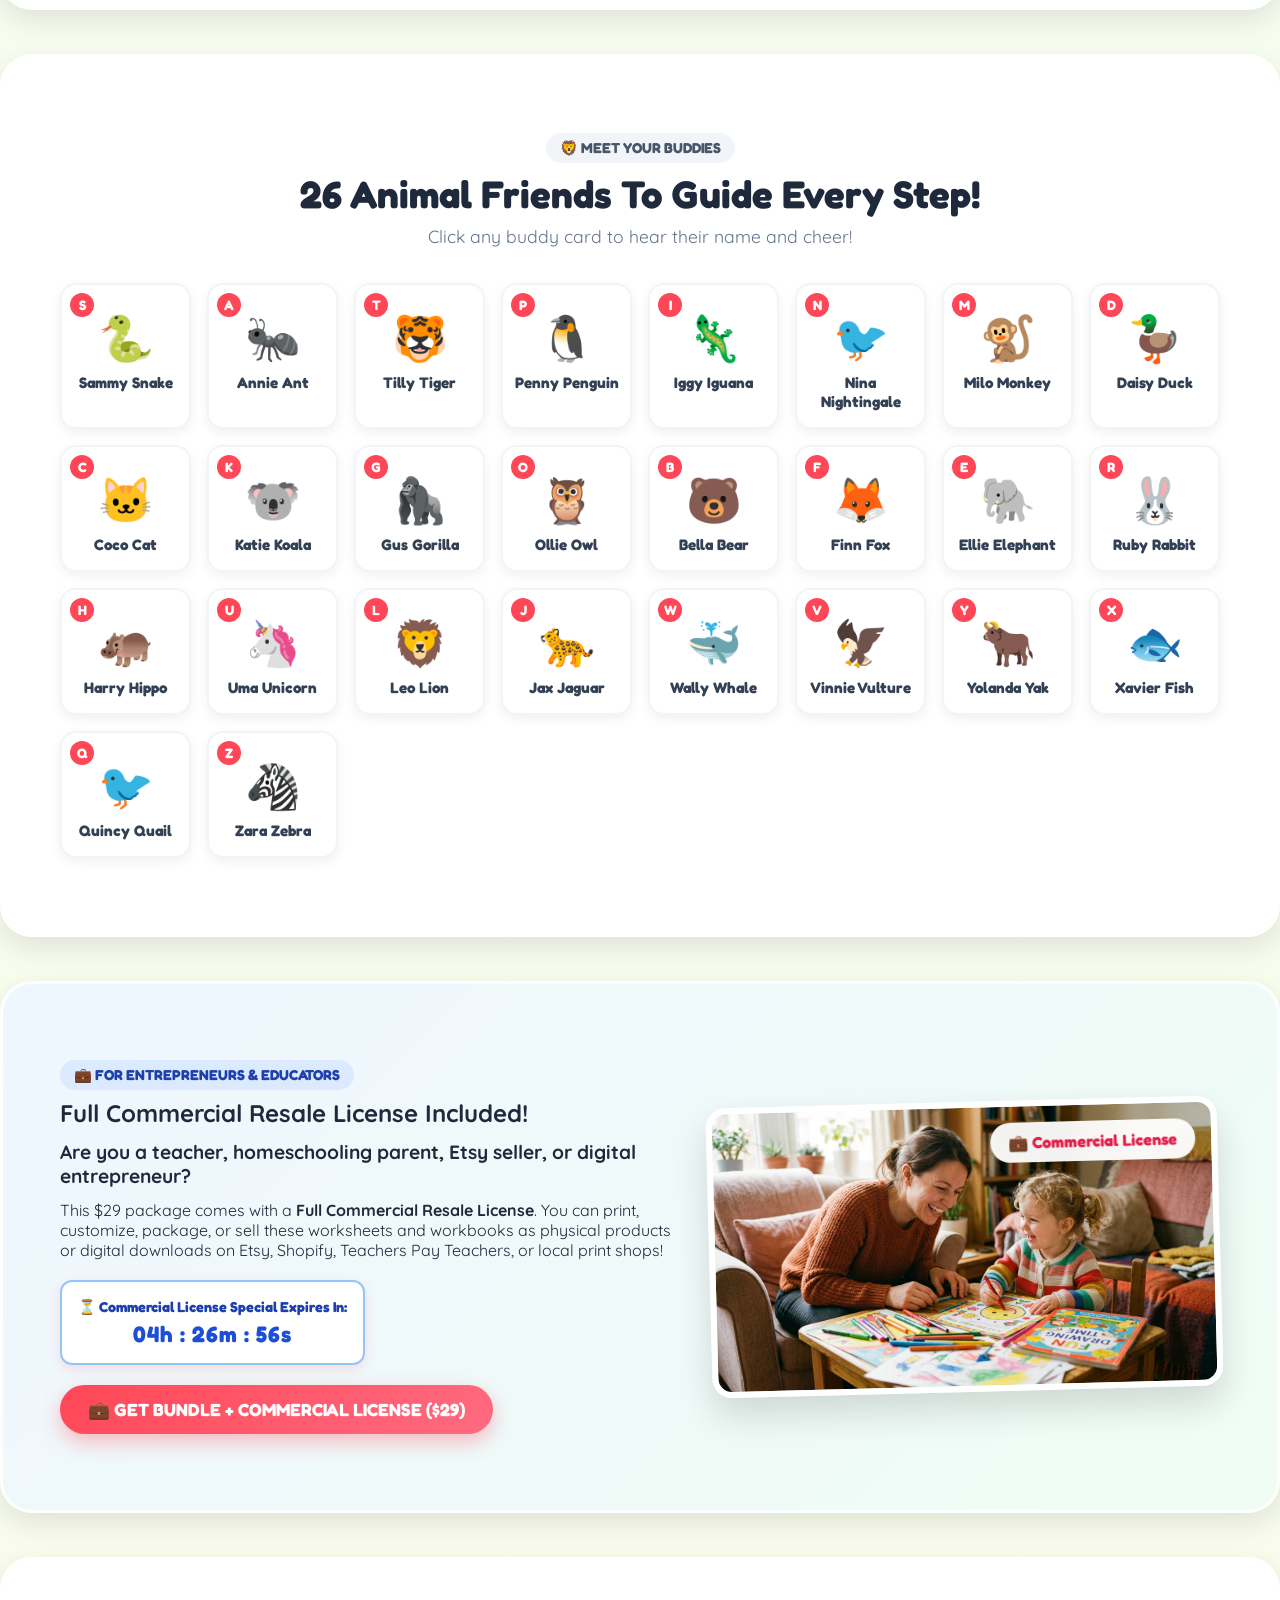
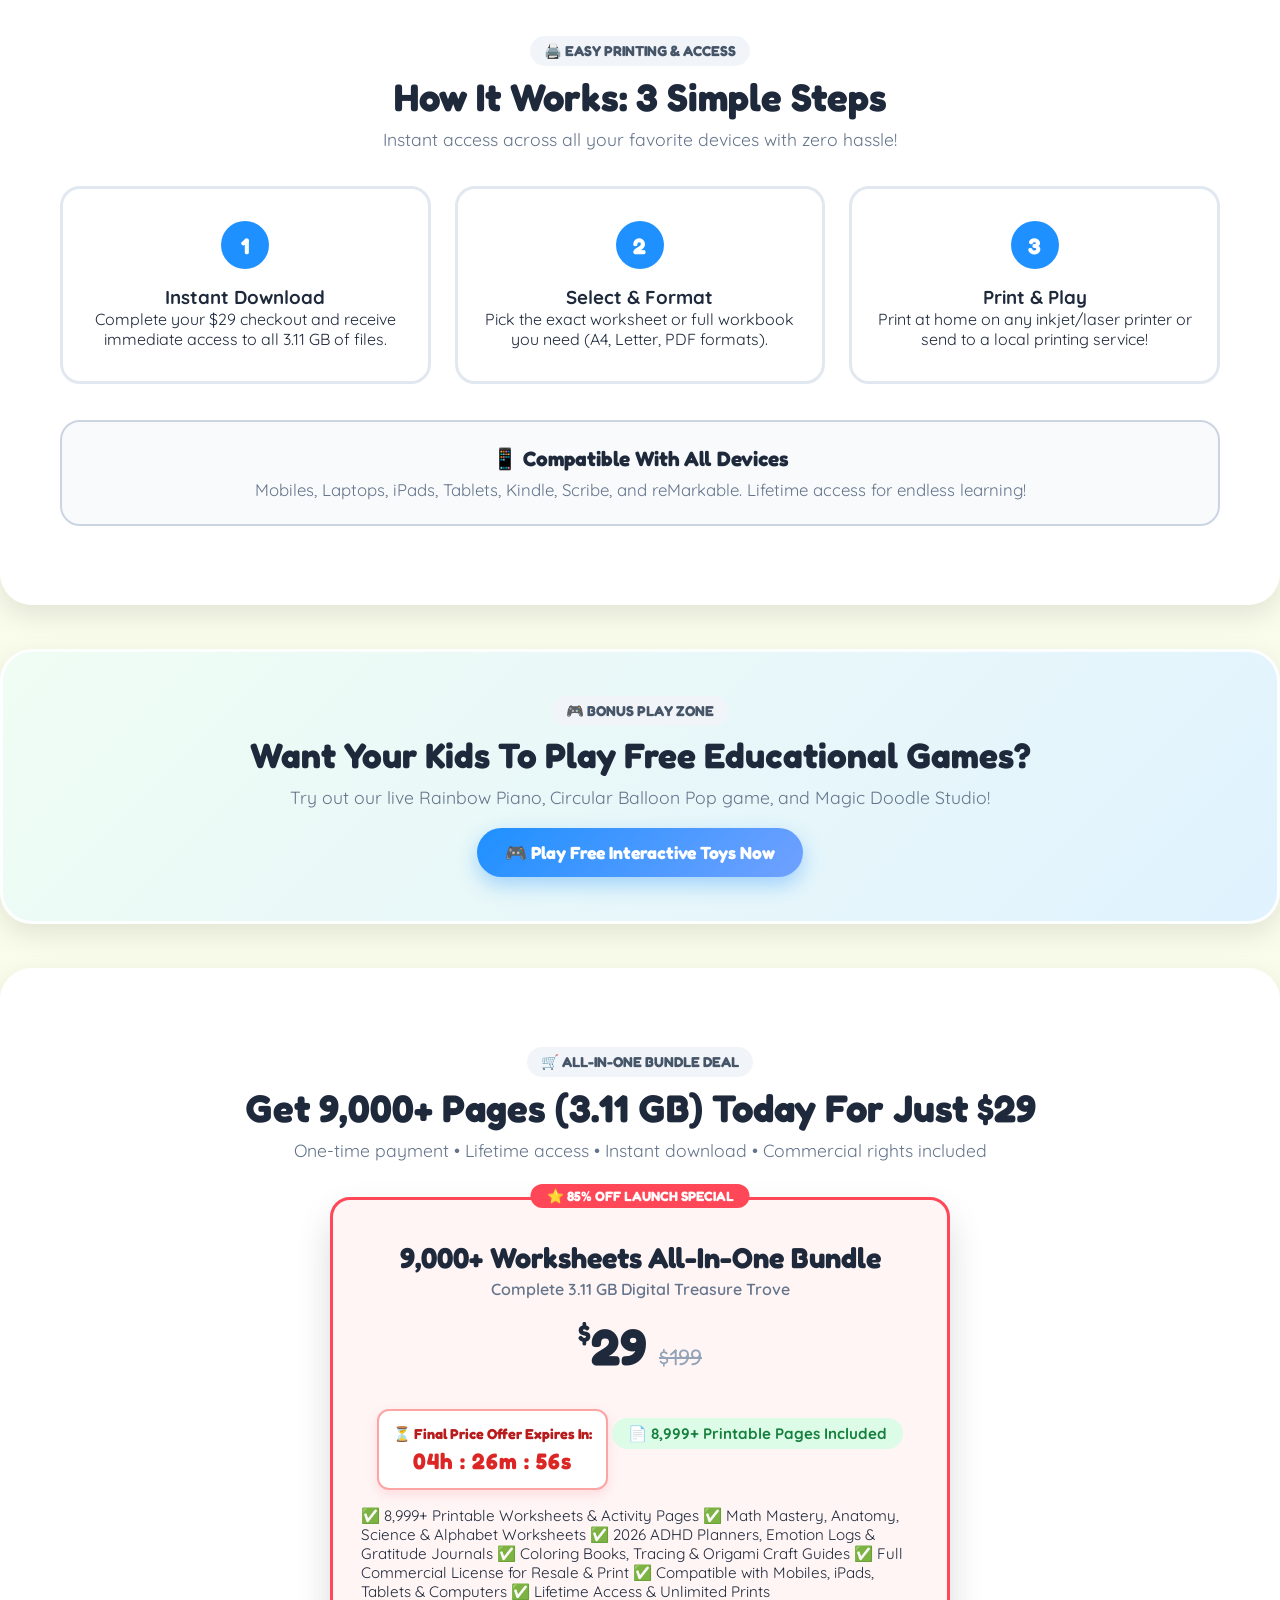
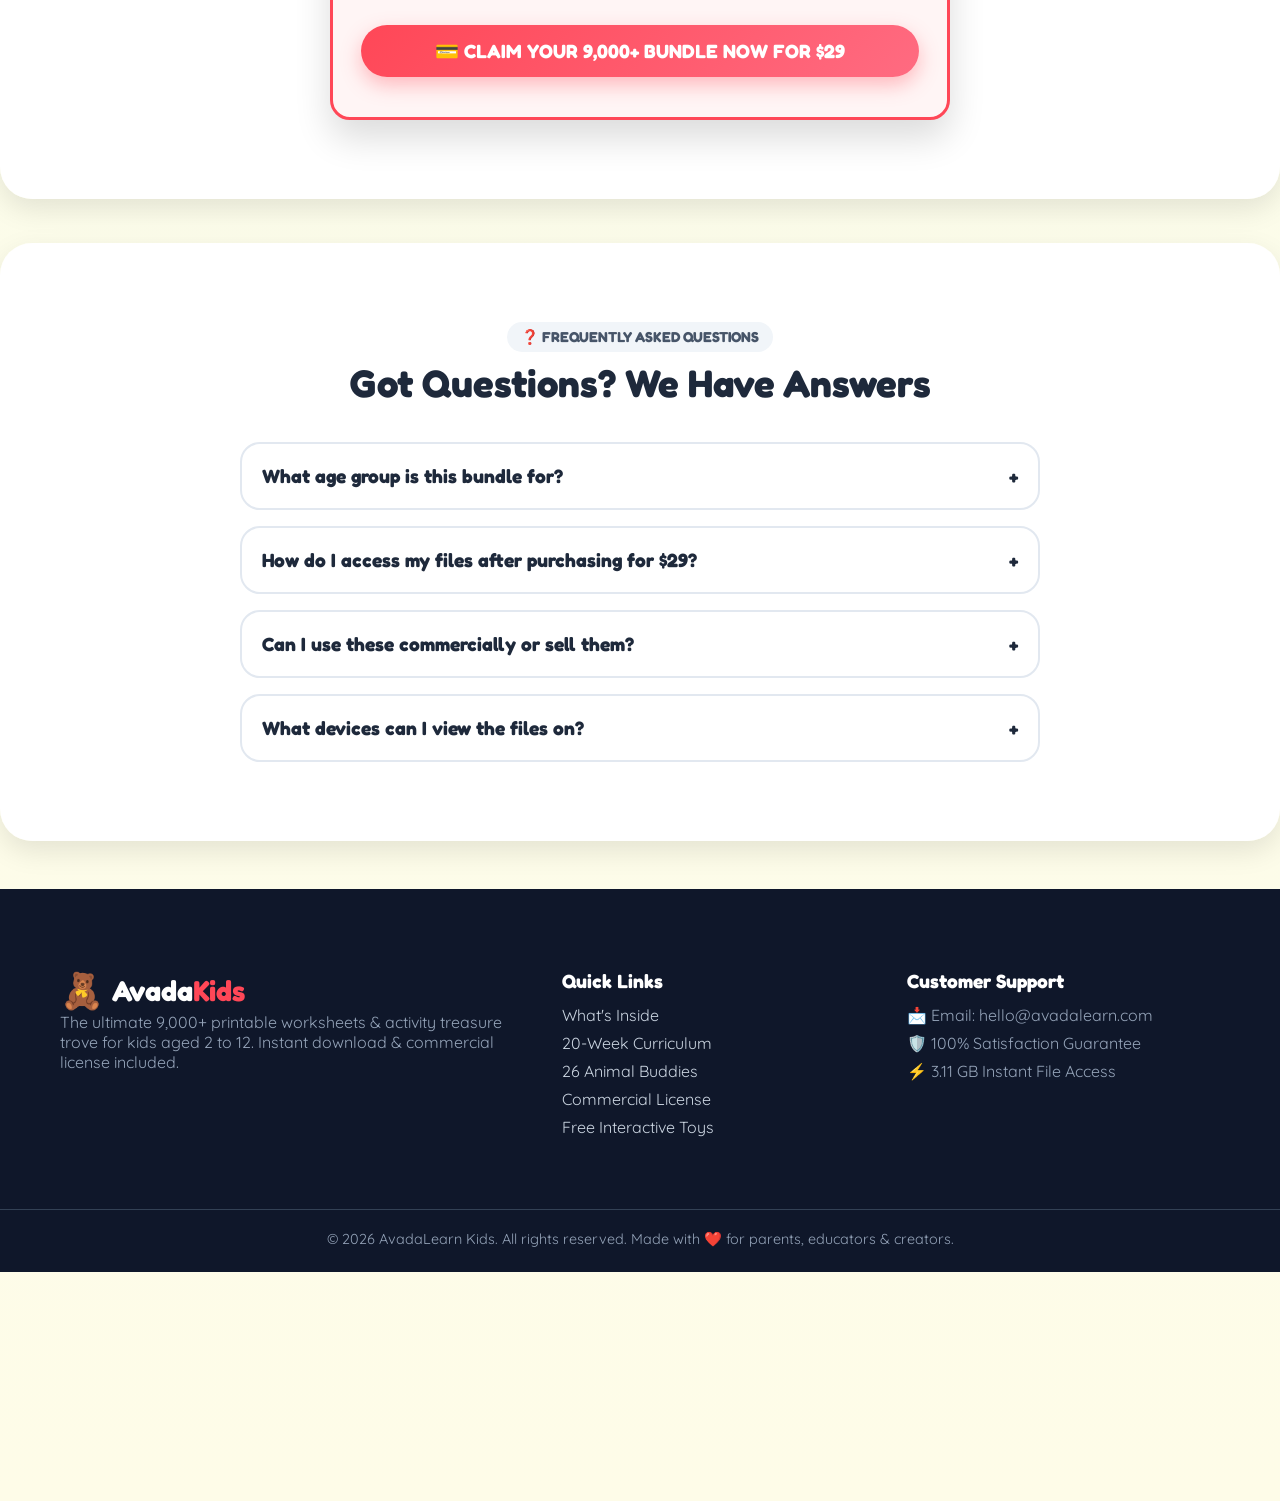
==== commit 51656a3e: "Add Google Drive download folder link with safety save warning and copy link button to post-payment " ====
--- a/index.html
+++ b/index.html
@@ -708,19 +708,30 @@
 
   <!-- SUCCESS NOTIFICATION MODAL (POST-STRIPE PAYMENT) -->
   <div id="success-modal" class="modal-overlay hidden">
-    <div class="modal-content text-center" style="text-align:center;padding:40px">
+    <div class="modal-content text-center" style="text-align:center;padding:36px 28px">
       <button class="modal-close" id="close-success-modal">✕</button>
-      <div style="font-size:3.5rem;margin-bottom:12px">🎉</div>
-      <h2 style="font-family:var(--font-heading);color:#16a34a;margin-bottom:8px">Payment Successful!</h2>
-      <p style="font-size:1.1rem;color:#334155;margin-bottom:16px">
+      <div style="font-size:3.5rem;margin-bottom:8px">🎉</div>
+      <h2 style="font-family:var(--font-heading);color:#16a34a;margin-bottom:8px;font-size:2rem">Payment Successful!</h2>
+      <p style="font-size:1.1rem;color:#334155;margin-bottom:14px">
         Thank you for purchasing the <strong>9,000+ Kids Worksheets & Activity All-In-One Bundle</strong>!
       </p>
-      <p style="font-size:0.95rem;color:#64748b;margin-bottom:24px" id="success-email-text">
-        Your instant 3.11 GB download access link has been sent to your email.
-      </p>
-      <a href="#whats-inside" id="download-access-btn" class="btn btn-primary btn-bounce" style="font-size:1.1rem">
-        ⚡ Access Your 3.11 GB Download
+      
+      <div style="background:#fefce8;border:2px dashed #f59e0b;padding:16px;border-radius:12px;margin-bottom:20px;text-align:left">
+        <p style="font-weight:700;color:#b45309;font-size:0.95rem;margin-bottom:6px">
+          ⚠️ IMPORTANT: PLEASE SAVE THIS LINK SAFELY!
+        </p>
+        <p style="font-size:0.9rem;color:#451a03;line-height:1.4">
+          Please bookmark, copy, or save your Google Drive folder link safely so you can access your 3.11 GB printable files anytime!
+        </p>
+      </div>
+
+      <a href="https://drive.google.com/drive/folders/1ng5O8puhm7NChJNWzVKDaHlingVpfrhY?usp=drive_link" target="_blank" rel="noopener noreferrer" class="btn btn-primary btn-bounce" style="font-size:1.1rem;width:100%;margin-bottom:12px">
+        📁 Open Google Drive Download Folder (3.11 GB)
       </a>
+
+      <button id="copy-drive-link-btn" class="btn btn-secondary" style="font-size:0.95rem;width:100%">
+        📋 Copy Download Link To Clipboard
+      </button>
     </div>
   </div>
 
--- a/style.css
+++ b/style.css
@@ -427,10 +427,10 @@
   font-size: 1.05rem;
 }
 
-/* INSIDE GRID PREVIEW IMAGES */
+/* INSIDE GRID PREVIEW IMAGES (1:1 SQUARE FORMAT) */
 .inside-preview-frame {
   width: 100%;
-  height: 180px;
+  aspect-ratio: 1 / 1;
   border-radius: var(--radius-sm);
   overflow: hidden;
   margin-bottom: 16px;
@@ -447,10 +447,10 @@
   transform: scale(1.05);
 }
 
-/* REAL PRODUCT PREVIEWS GALLERY */
+/* REAL PRODUCT PREVIEWS GALLERY (1:1 SQUARE FORMAT) */
 .gallery-grid {
   display: grid;
-  grid-template-columns: repeat(auto-fit, minmax(260px, 1fr));
+  grid-template-columns: repeat(auto-fit, minmax(240px, 1fr));
   gap: 24px;
 }
 .gallery-card {
@@ -468,7 +468,7 @@
 }
 .gallery-img-wrapper {
   width: 100%;
-  height: 220px;
+  aspect-ratio: 1 / 1;
   overflow: hidden;
   background: #f8fafc;
 }
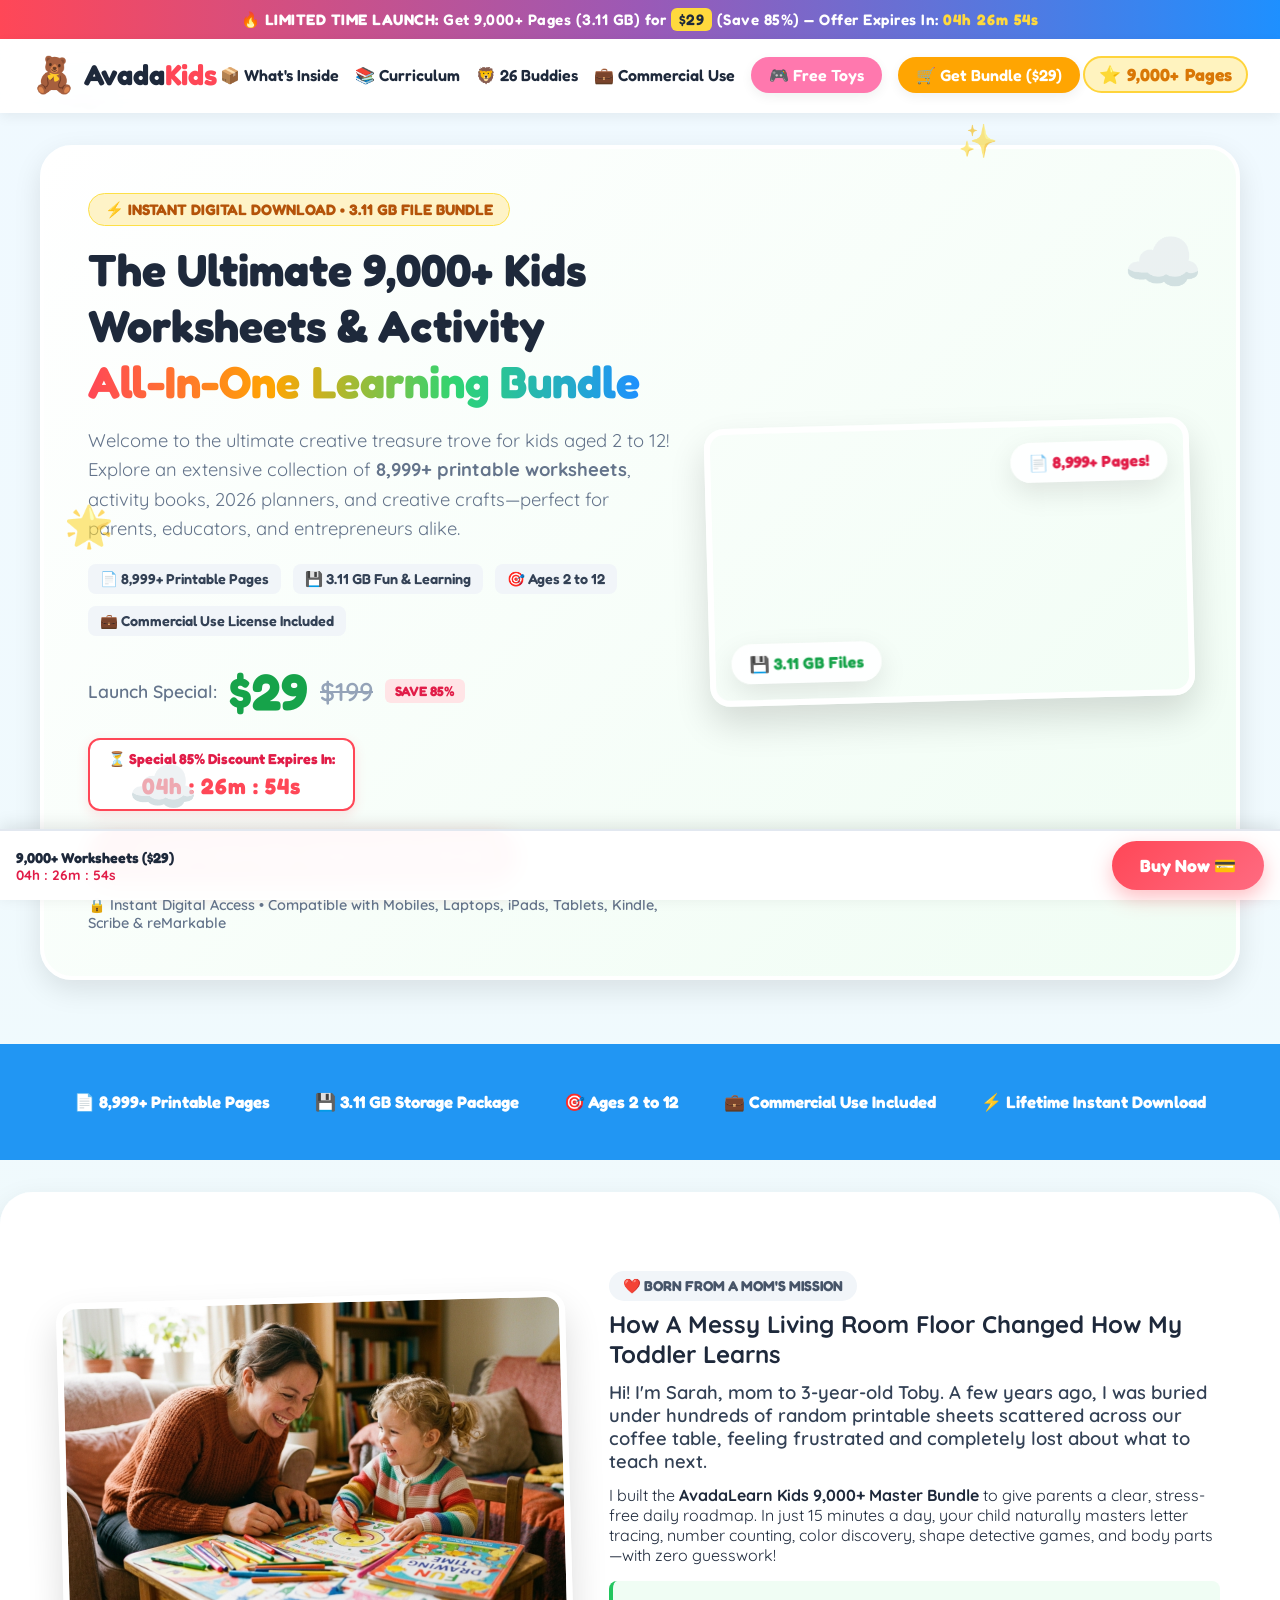
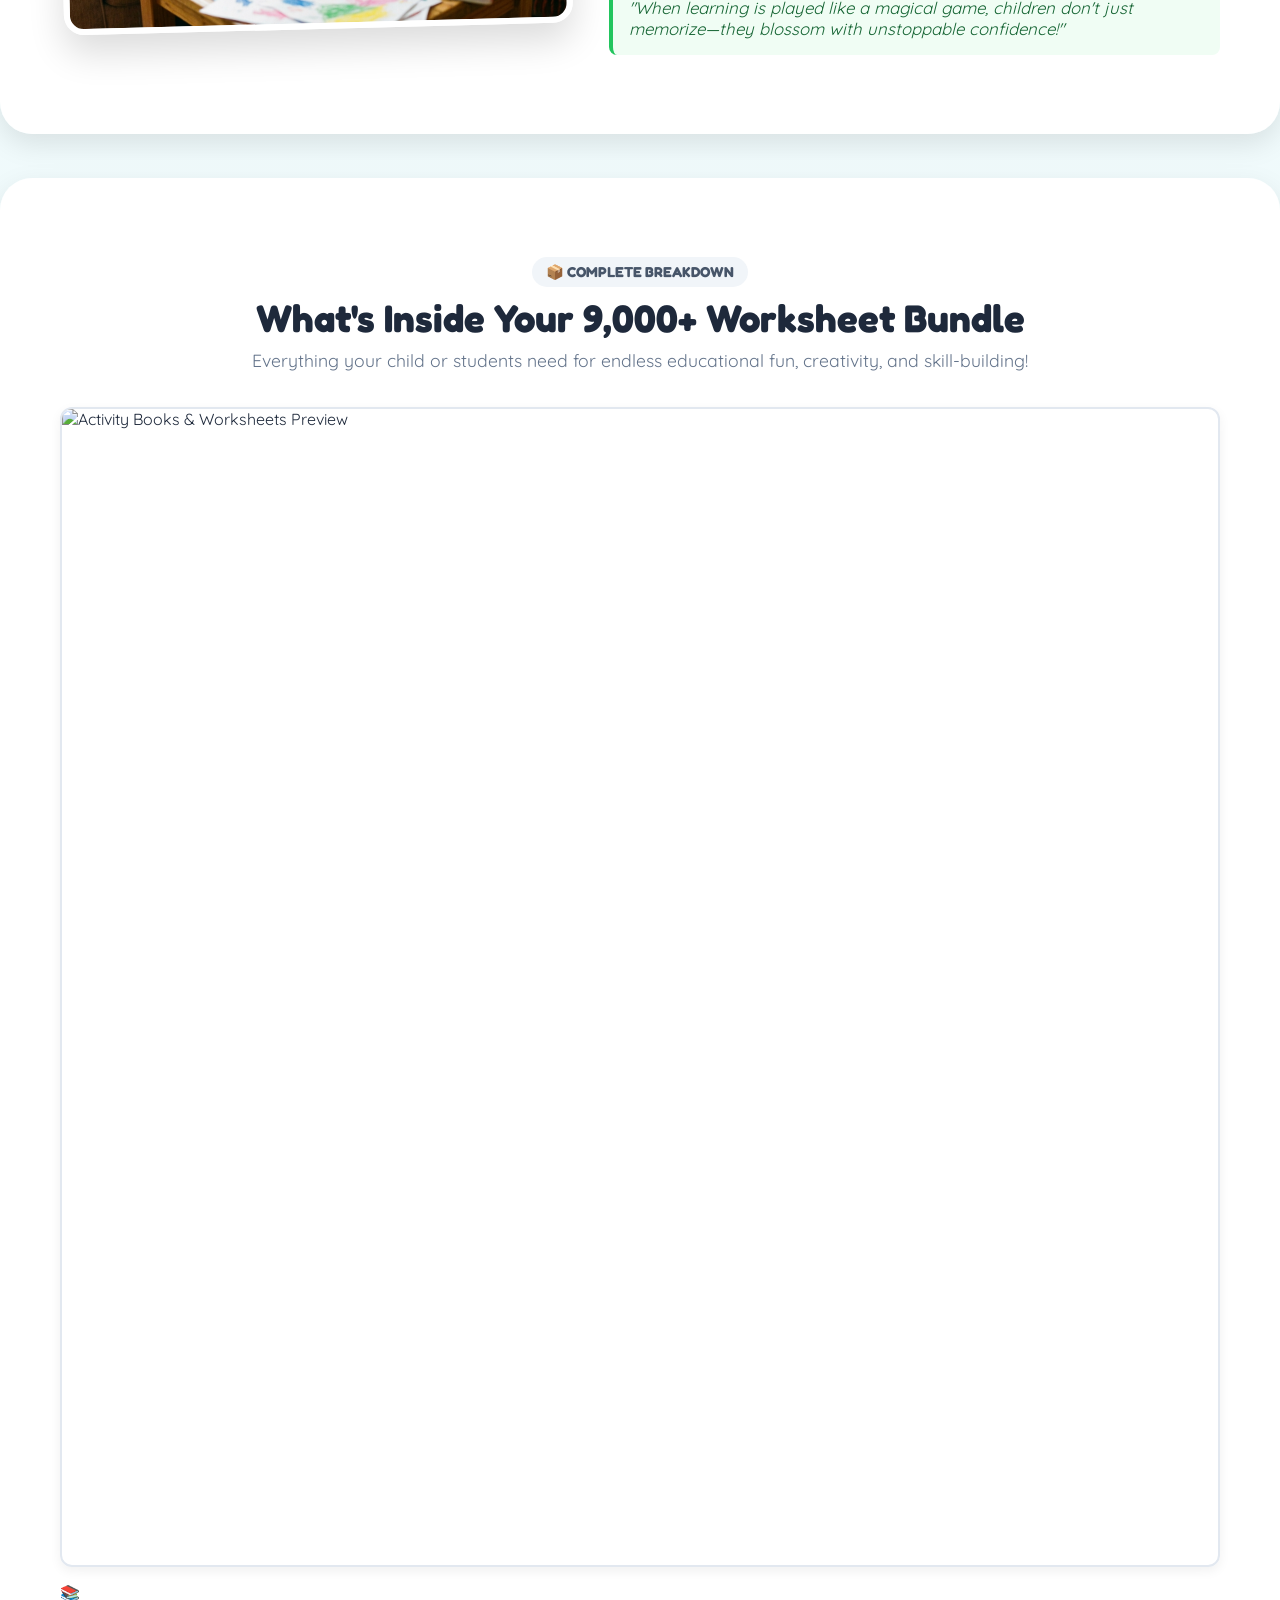
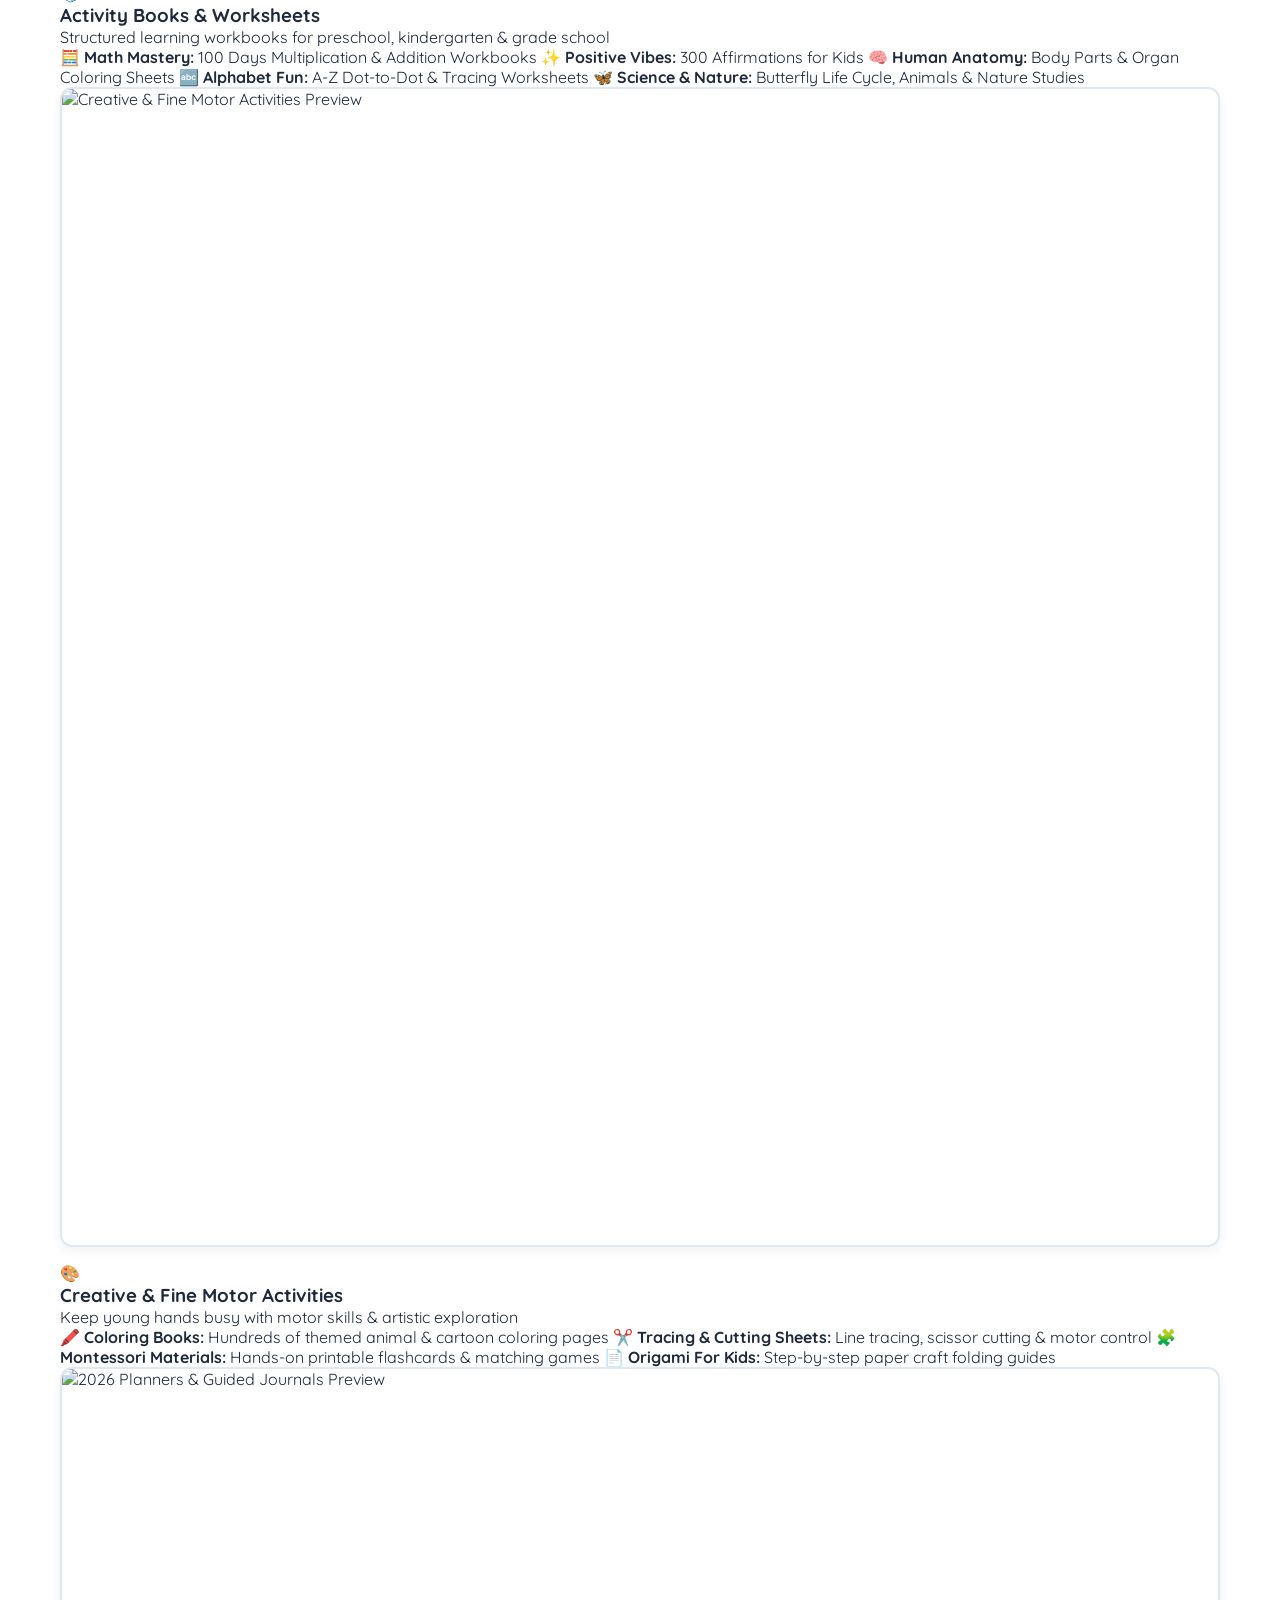
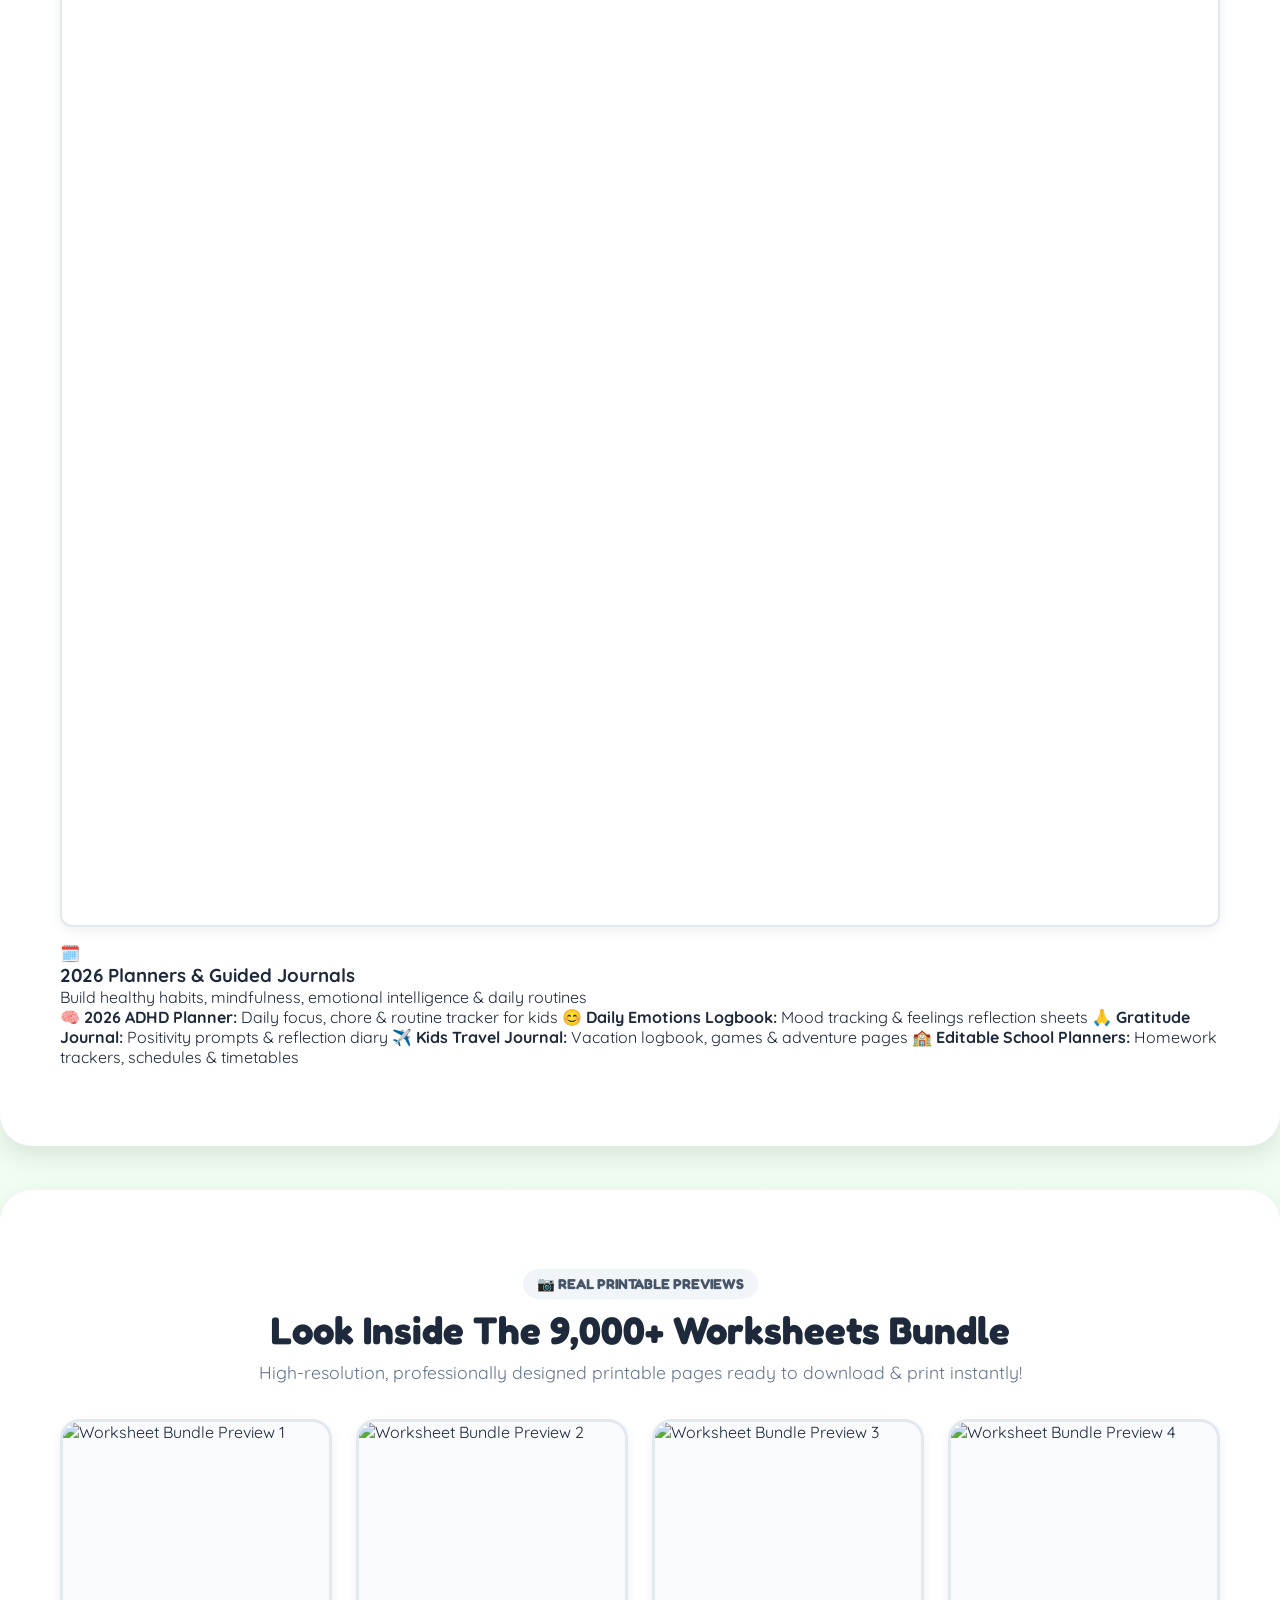
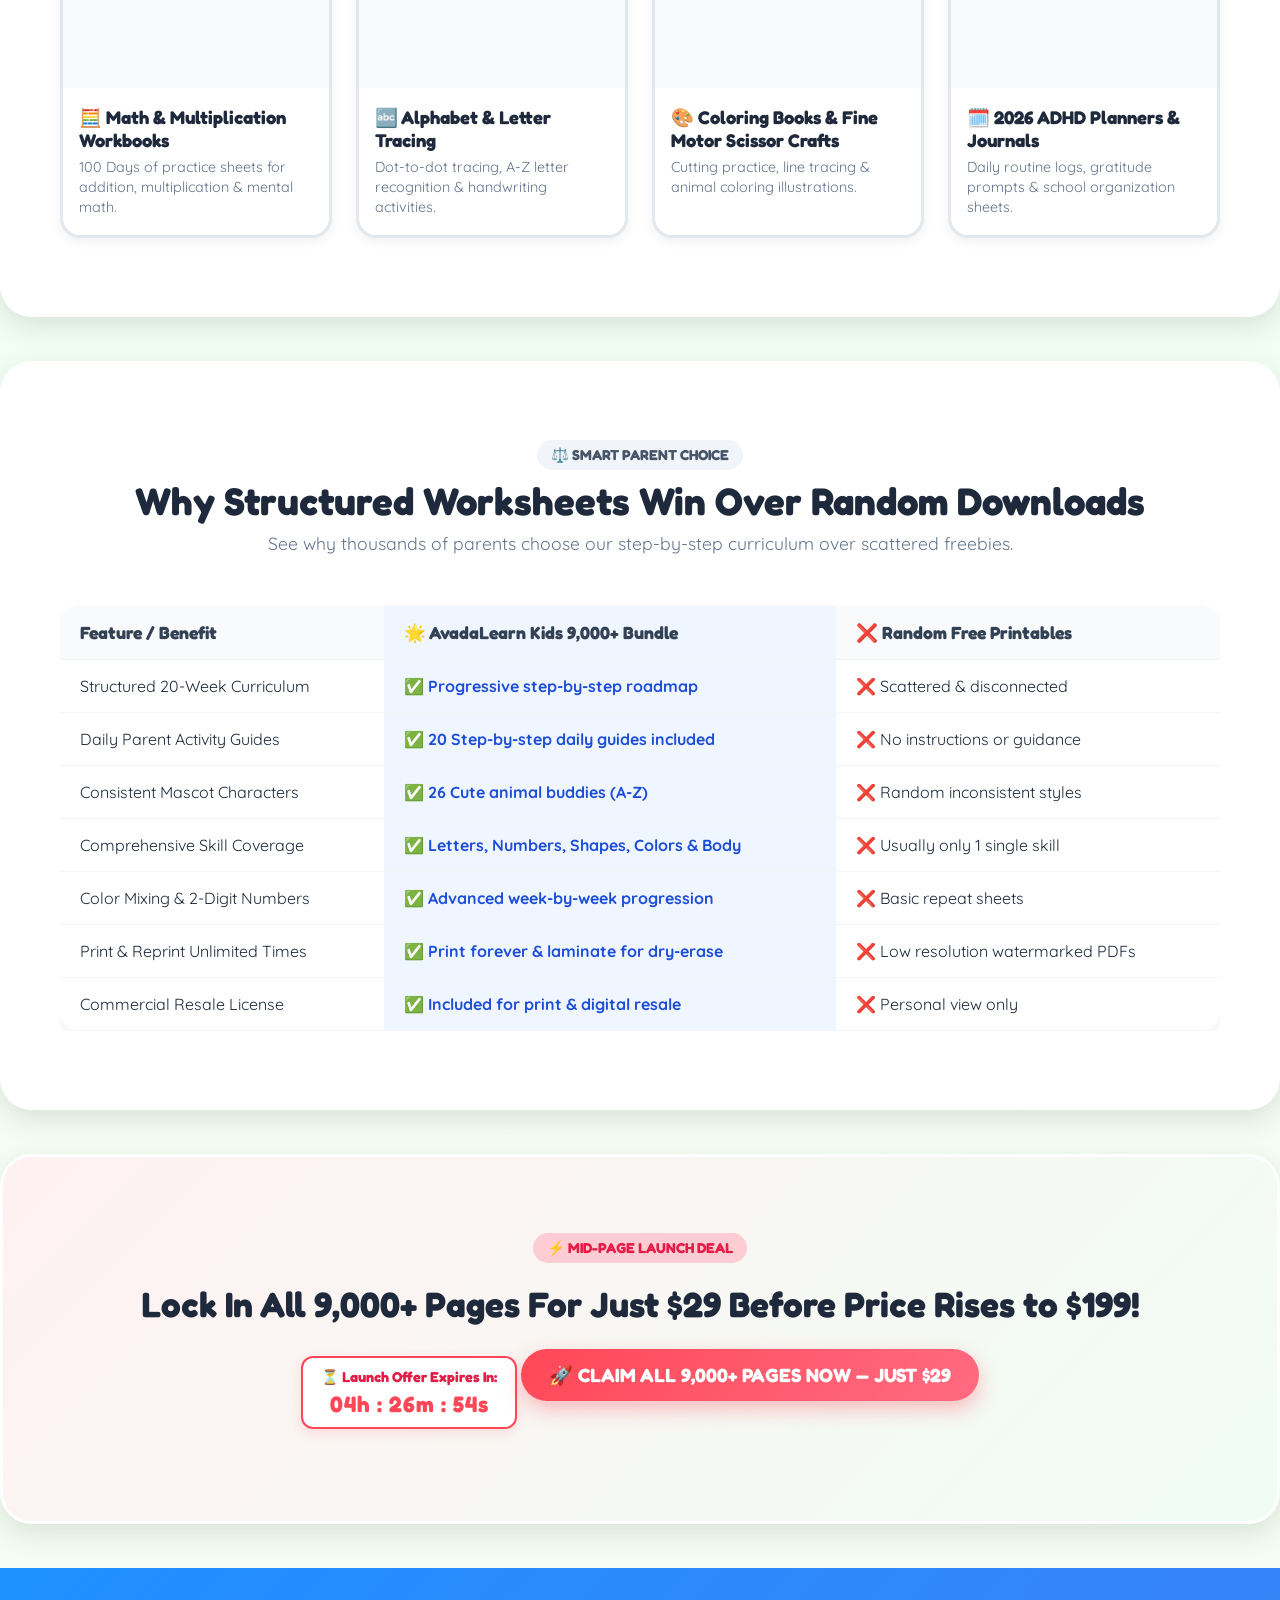
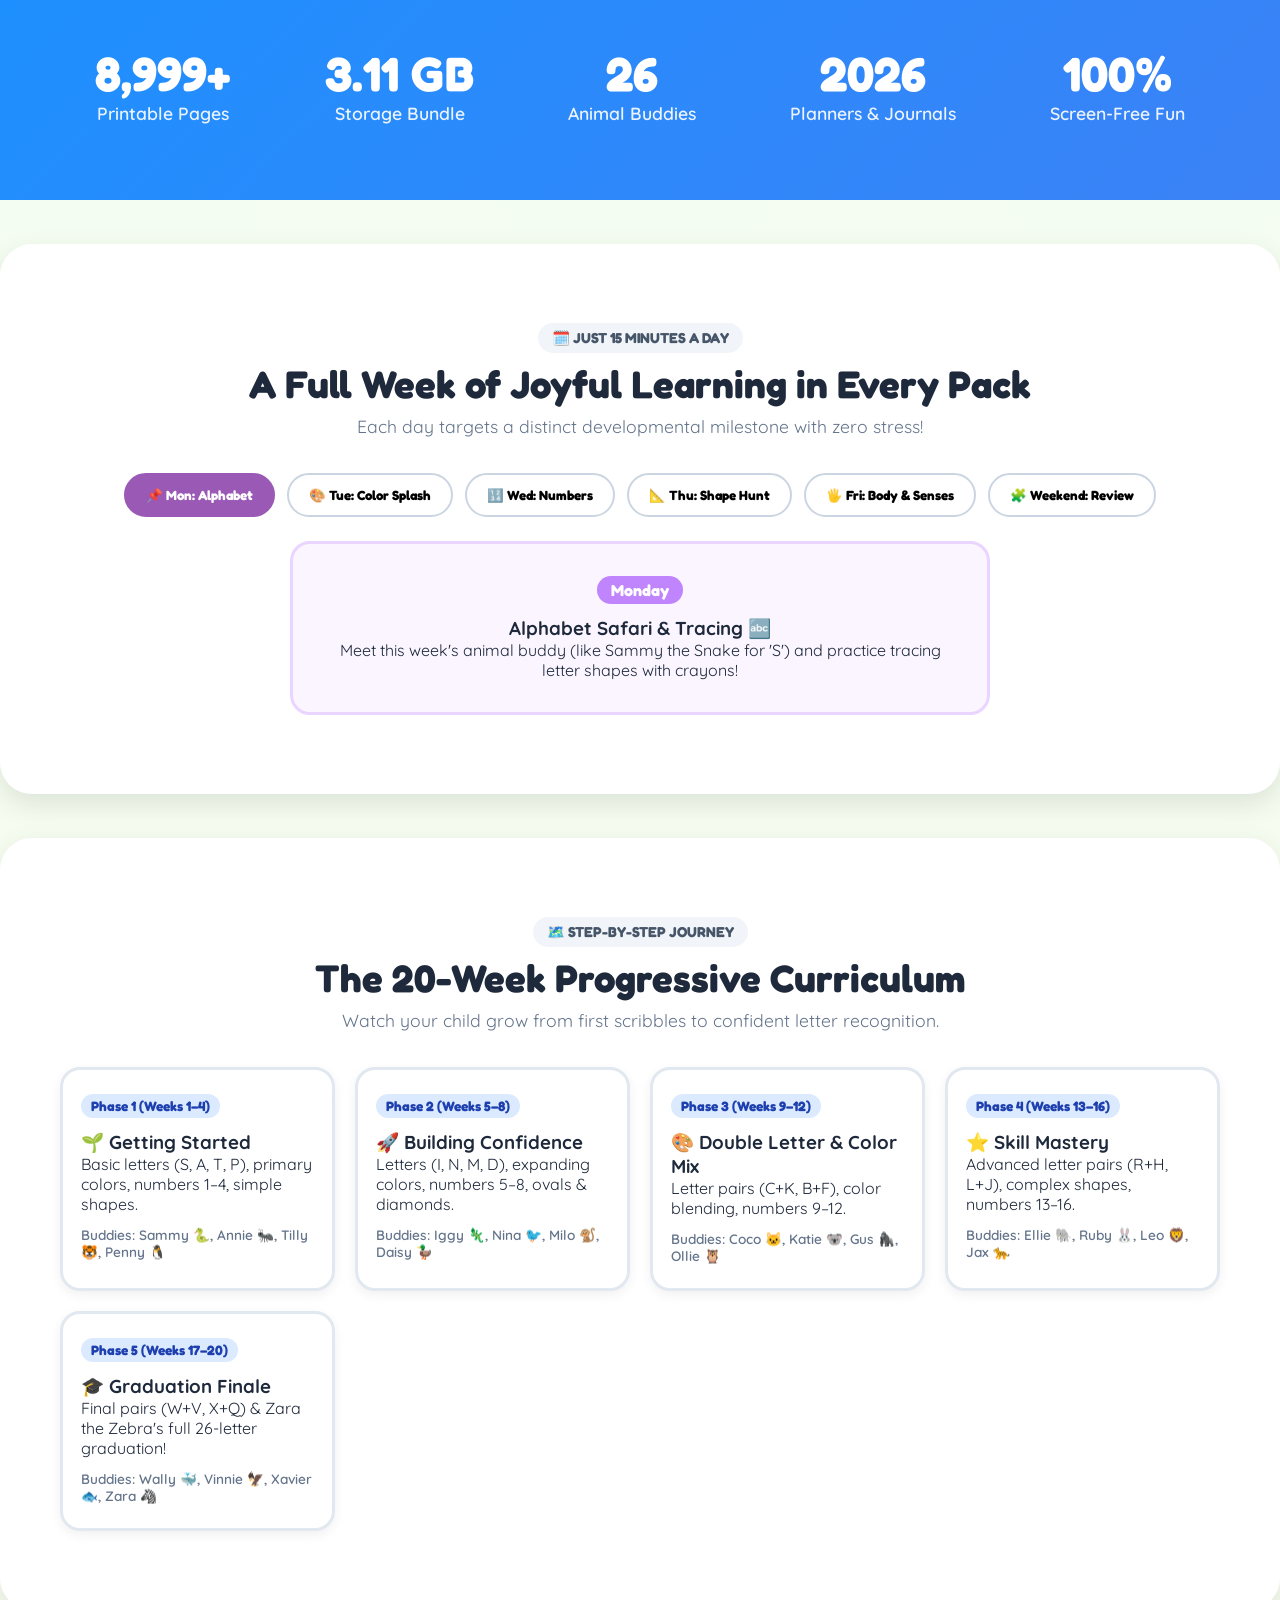
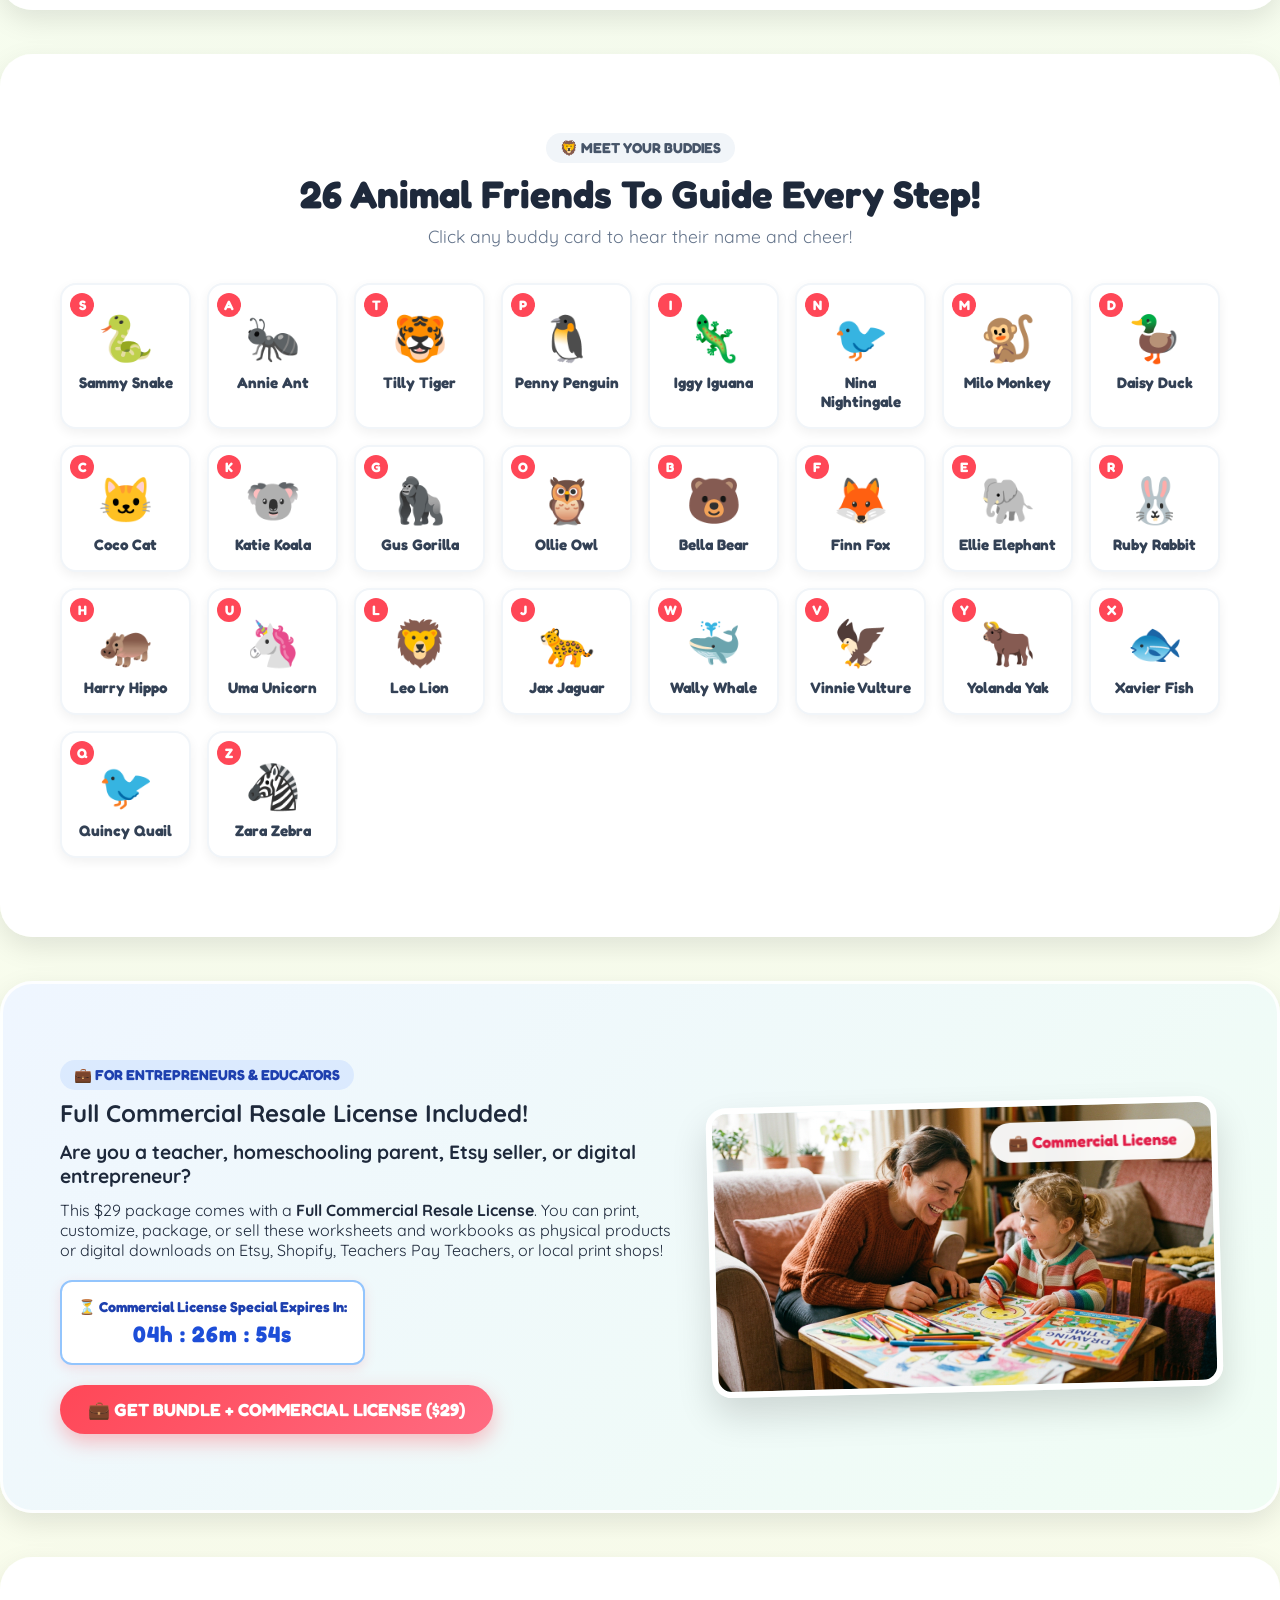
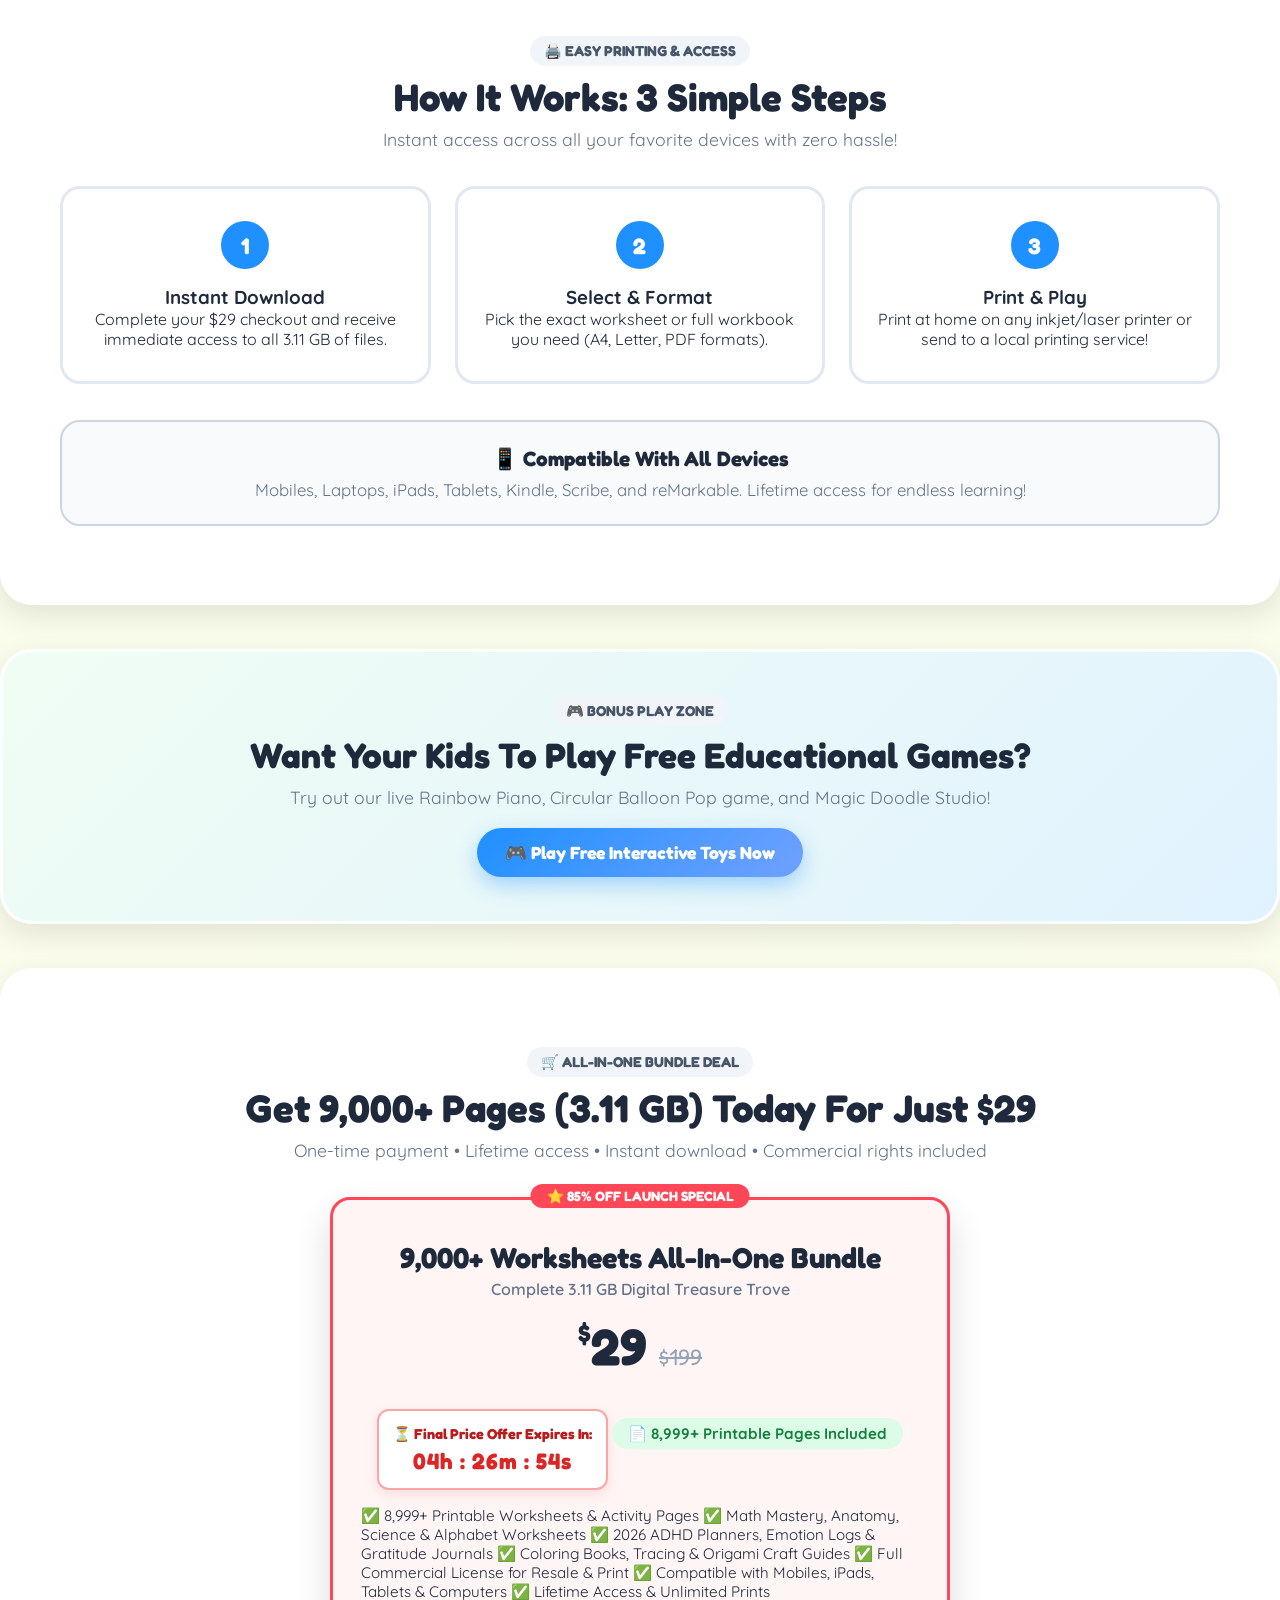
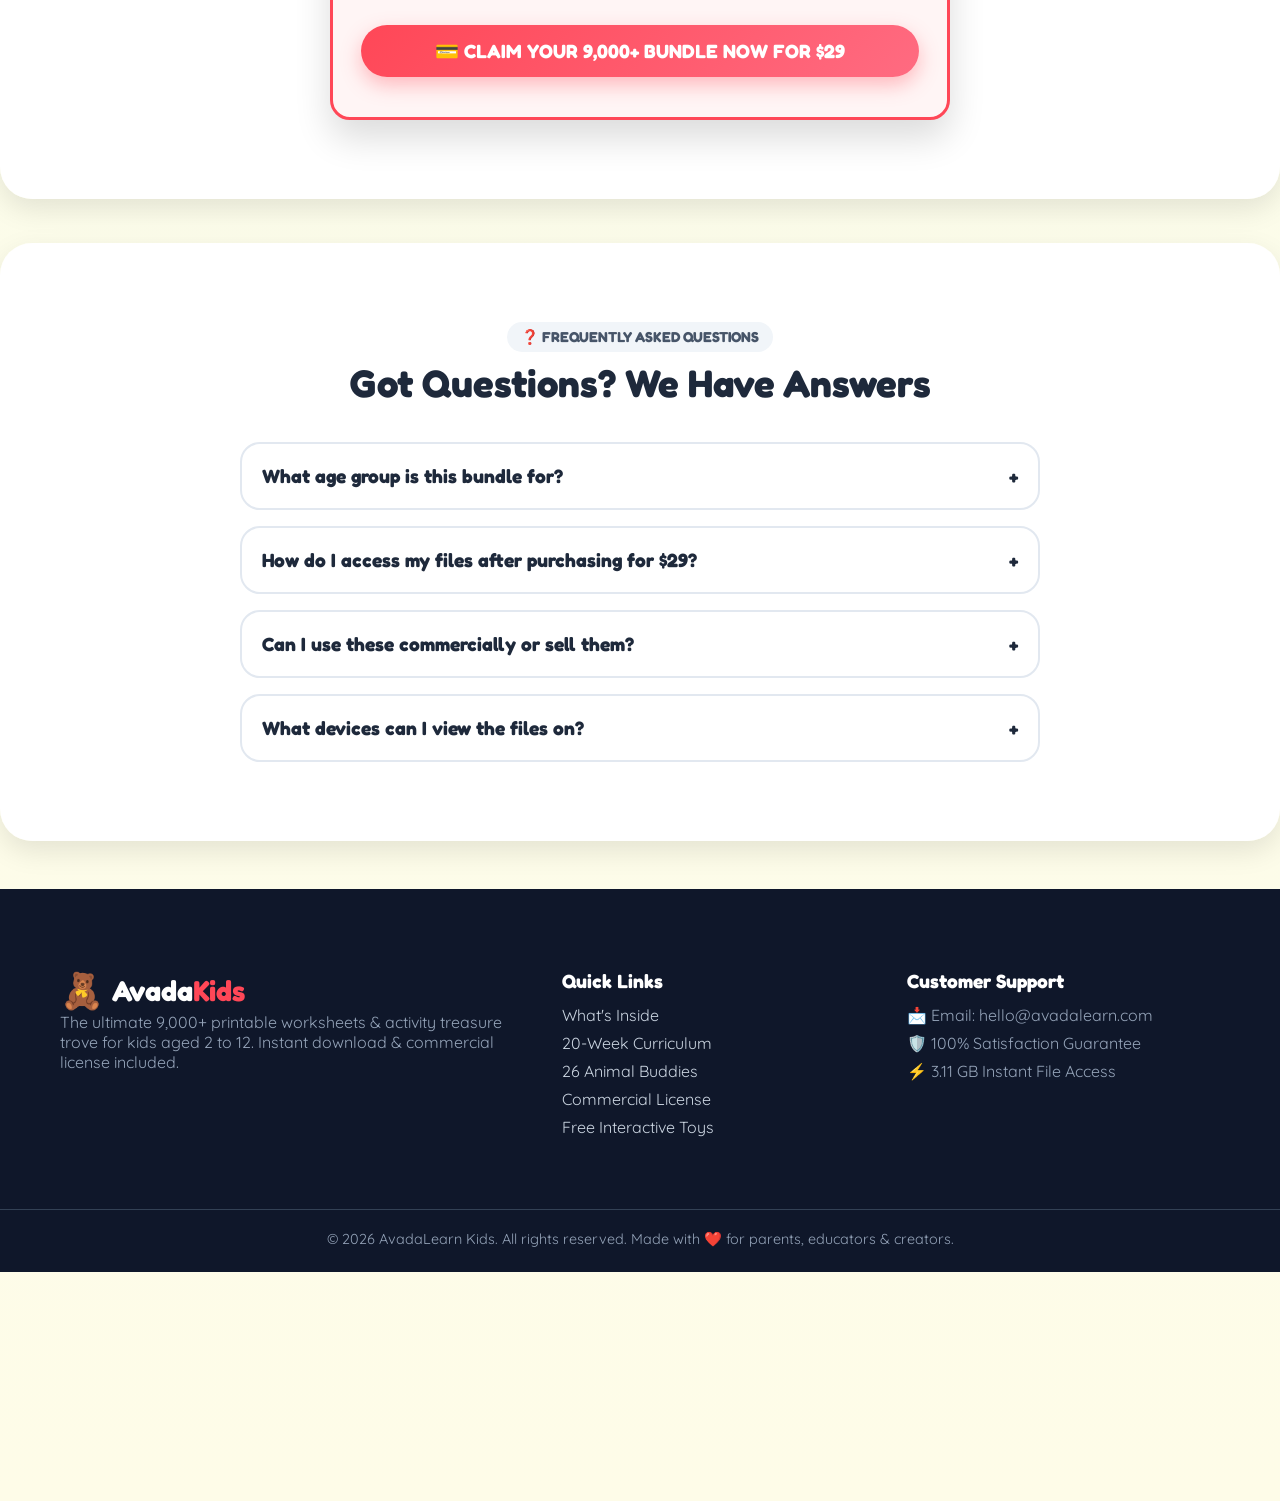
==== commit 8158307d: "Remove Watch Our Story video overlay and modal from Creator story section" ====
--- a/index.html
+++ b/index.html
@@ -135,12 +135,8 @@
     <section class="card-section creator-section">
       <div class="container creator-grid">
         <div class="creator-media">
-          <div class="video-preview-card" id="open-video-modal">
+          <div class="image-frame">
             <img src="assets/creator.jpg" alt="Sarah and her toddler" class="creator-img">
-            <div class="play-overlay">
-              <div class="play-btn-circle">▶</div>
-              <span>Watch Our Story (2 Min)</span>
-            </div>
           </div>
         </div>
         <div class="creator-text">
@@ -746,16 +742,7 @@
     </button>
   </div>
 
-  <!-- VIDEO MODAL -->
-  <div id="video-modal" class="modal-overlay hidden">
-    <div class="modal-content video-modal-content">
-      <button class="modal-close" id="close-video-modal">✕</button>
-      <h3>🎥 Sarah's Story & Worksheet Walkthrough</h3>
-      <div class="video-container">
-        <iframe width="100%" height="315" src="https://www.youtube.com/embed/dQw4w9WgXcQ" title="Worksheet Walkthrough" frameborder="0" allowfullscreen></iframe>
-      </div>
-    </div>
-  </div>
+
 
   <footer class="footer">
     <div class="container footer-grid">
--- a/style.css
+++ b/style.css
@@ -861,6 +861,7 @@
 @media (max-width: 900px) {
   .hamburger-toggle {
     display: flex;
+    flex-shrink: 0;
   }
 
   .nav-links {
@@ -894,7 +895,11 @@
 
   .hero-grid, .creator-grid, .commercial-grid, .footer-grid { grid-template-columns: 1fr; text-align: center; }
   .hero-title { font-size: 2.2rem; }
-  .navbar { flex-direction: row; gap: 12px; padding: 14px 20px; }
+  .navbar { flex-direction: row; gap: 8px; padding: 10px 12px; justify-content: space-between; overflow: hidden; }
+  .logo { font-size: 1.4rem; gap: 4px; flex-shrink: 0; }
+  .logo-icon { font-size: 1.6rem; }
+  .star-counter { font-size: 0.85rem; padding: 4px 8px; flex-shrink: 1; white-space: nowrap; overflow: hidden; text-overflow: ellipsis; }
+  .header-right { flex-shrink: 1; min-width: 0; }
 }
 
 @keyframes slideDown {
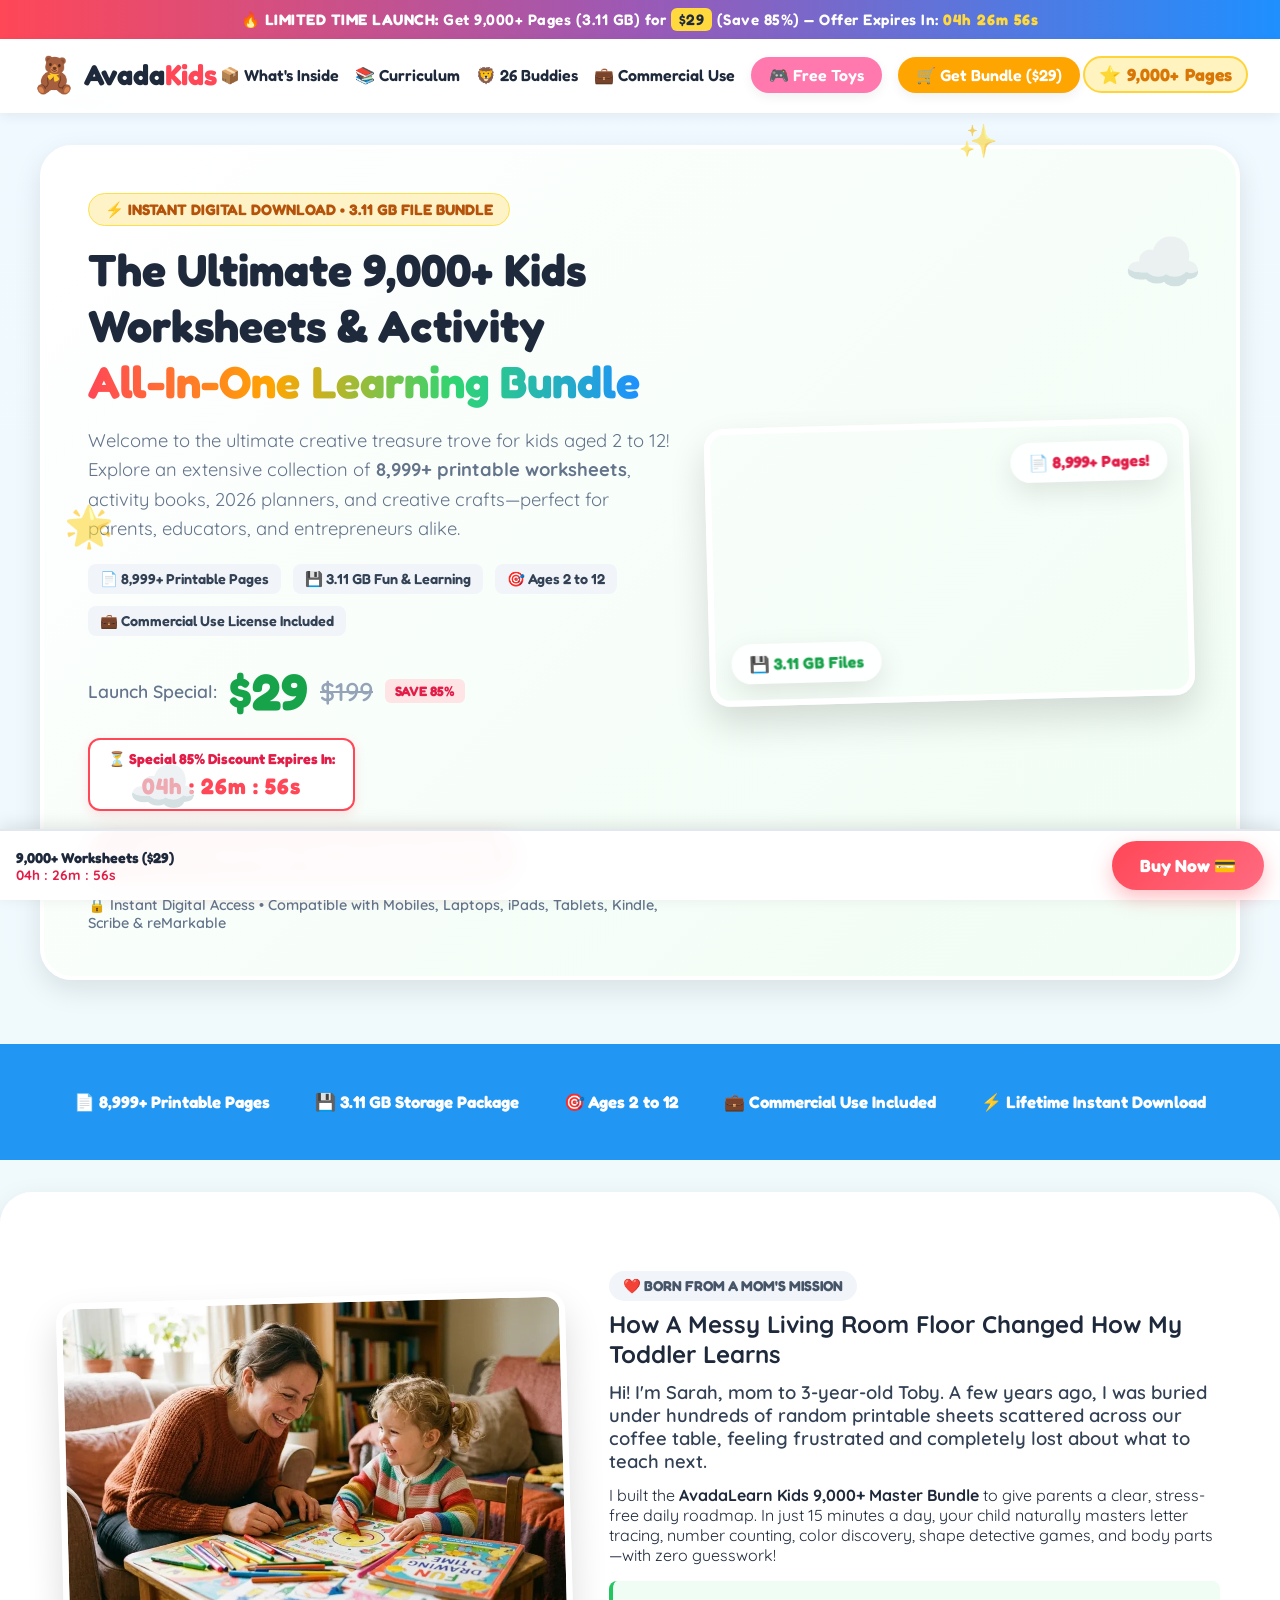
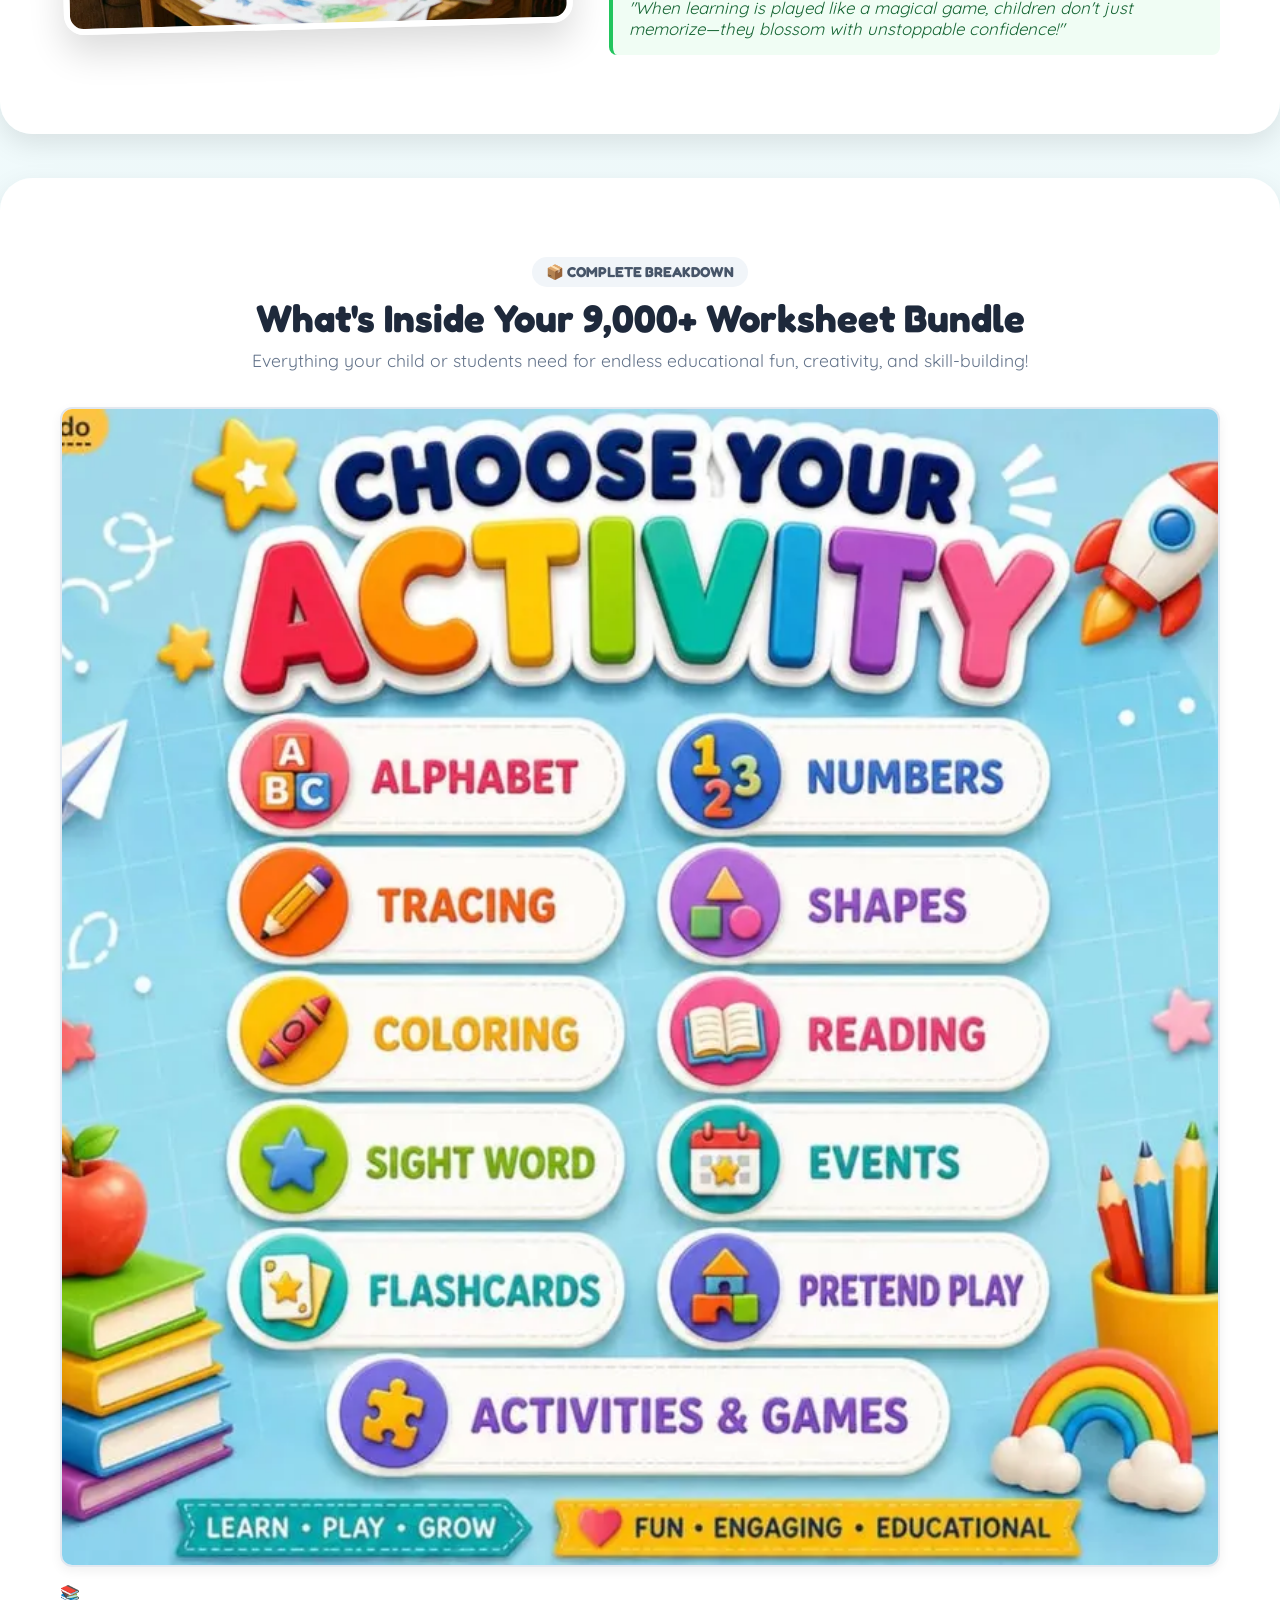
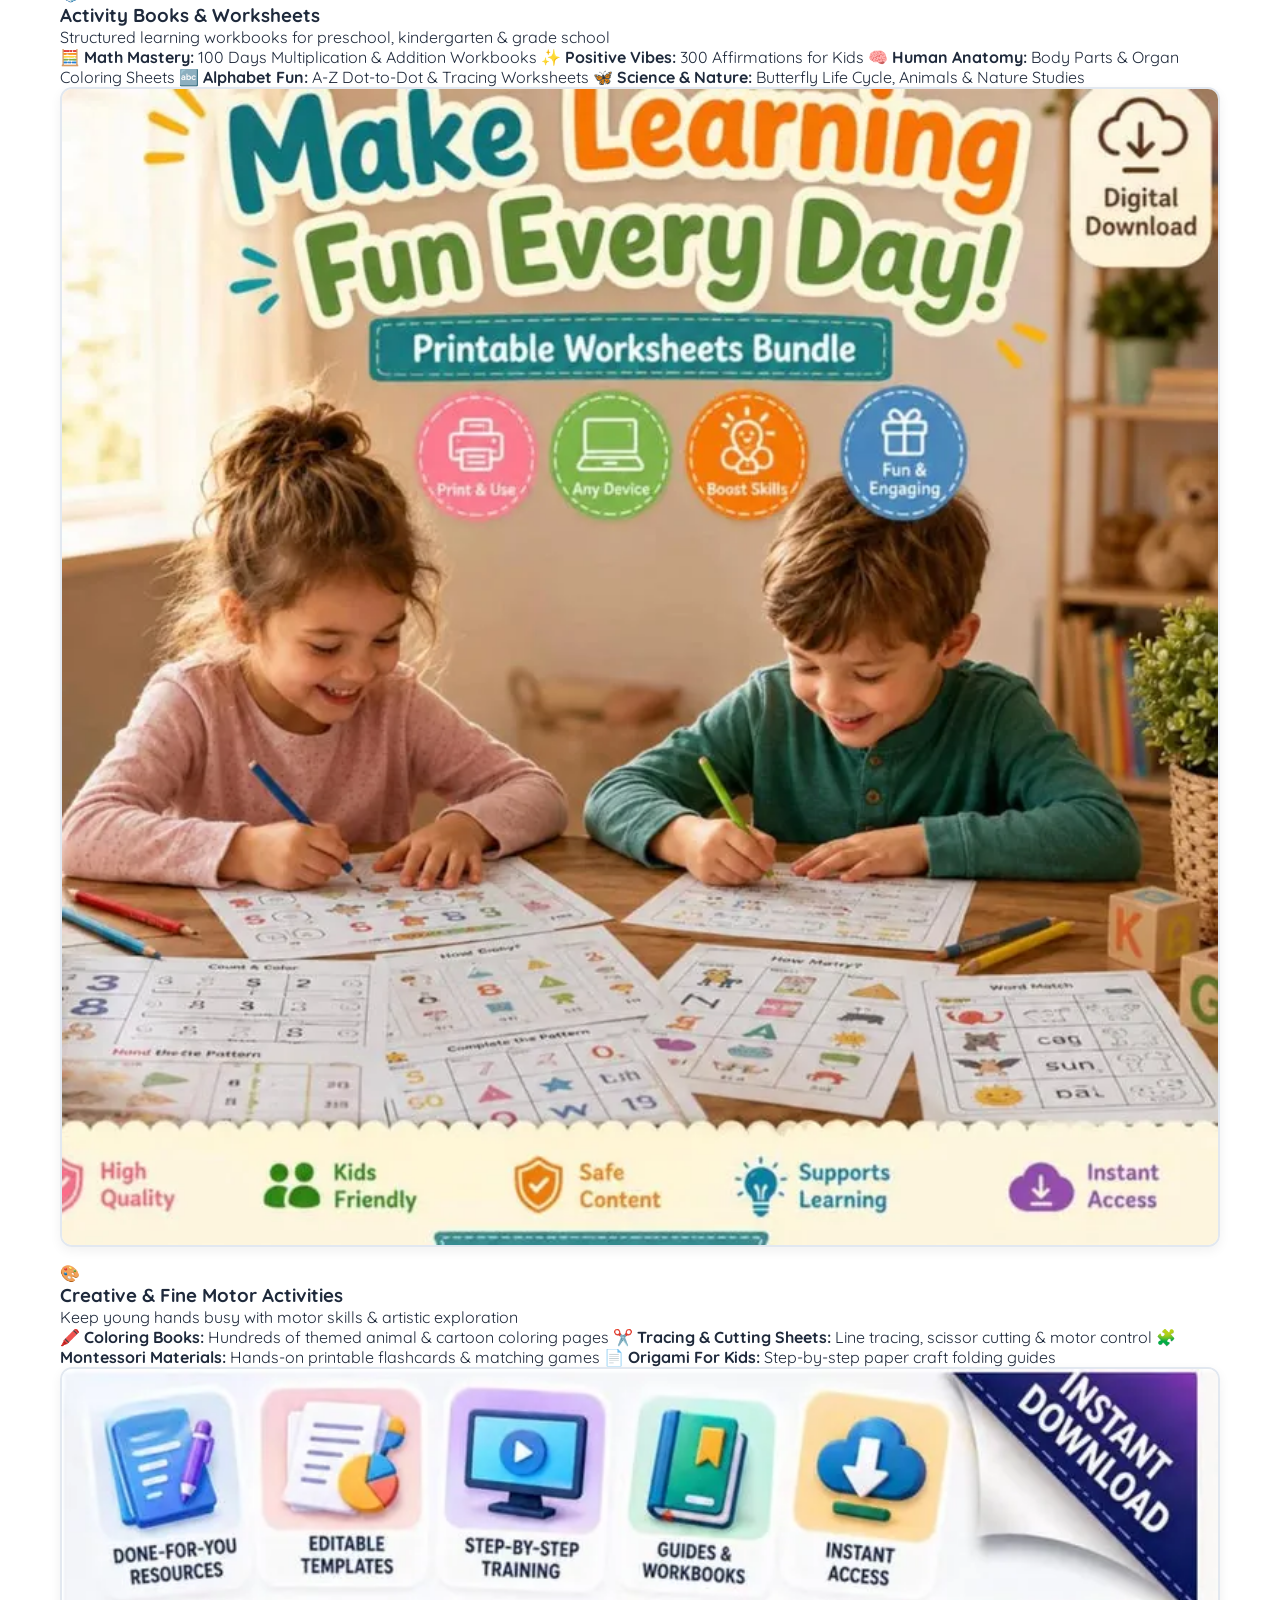
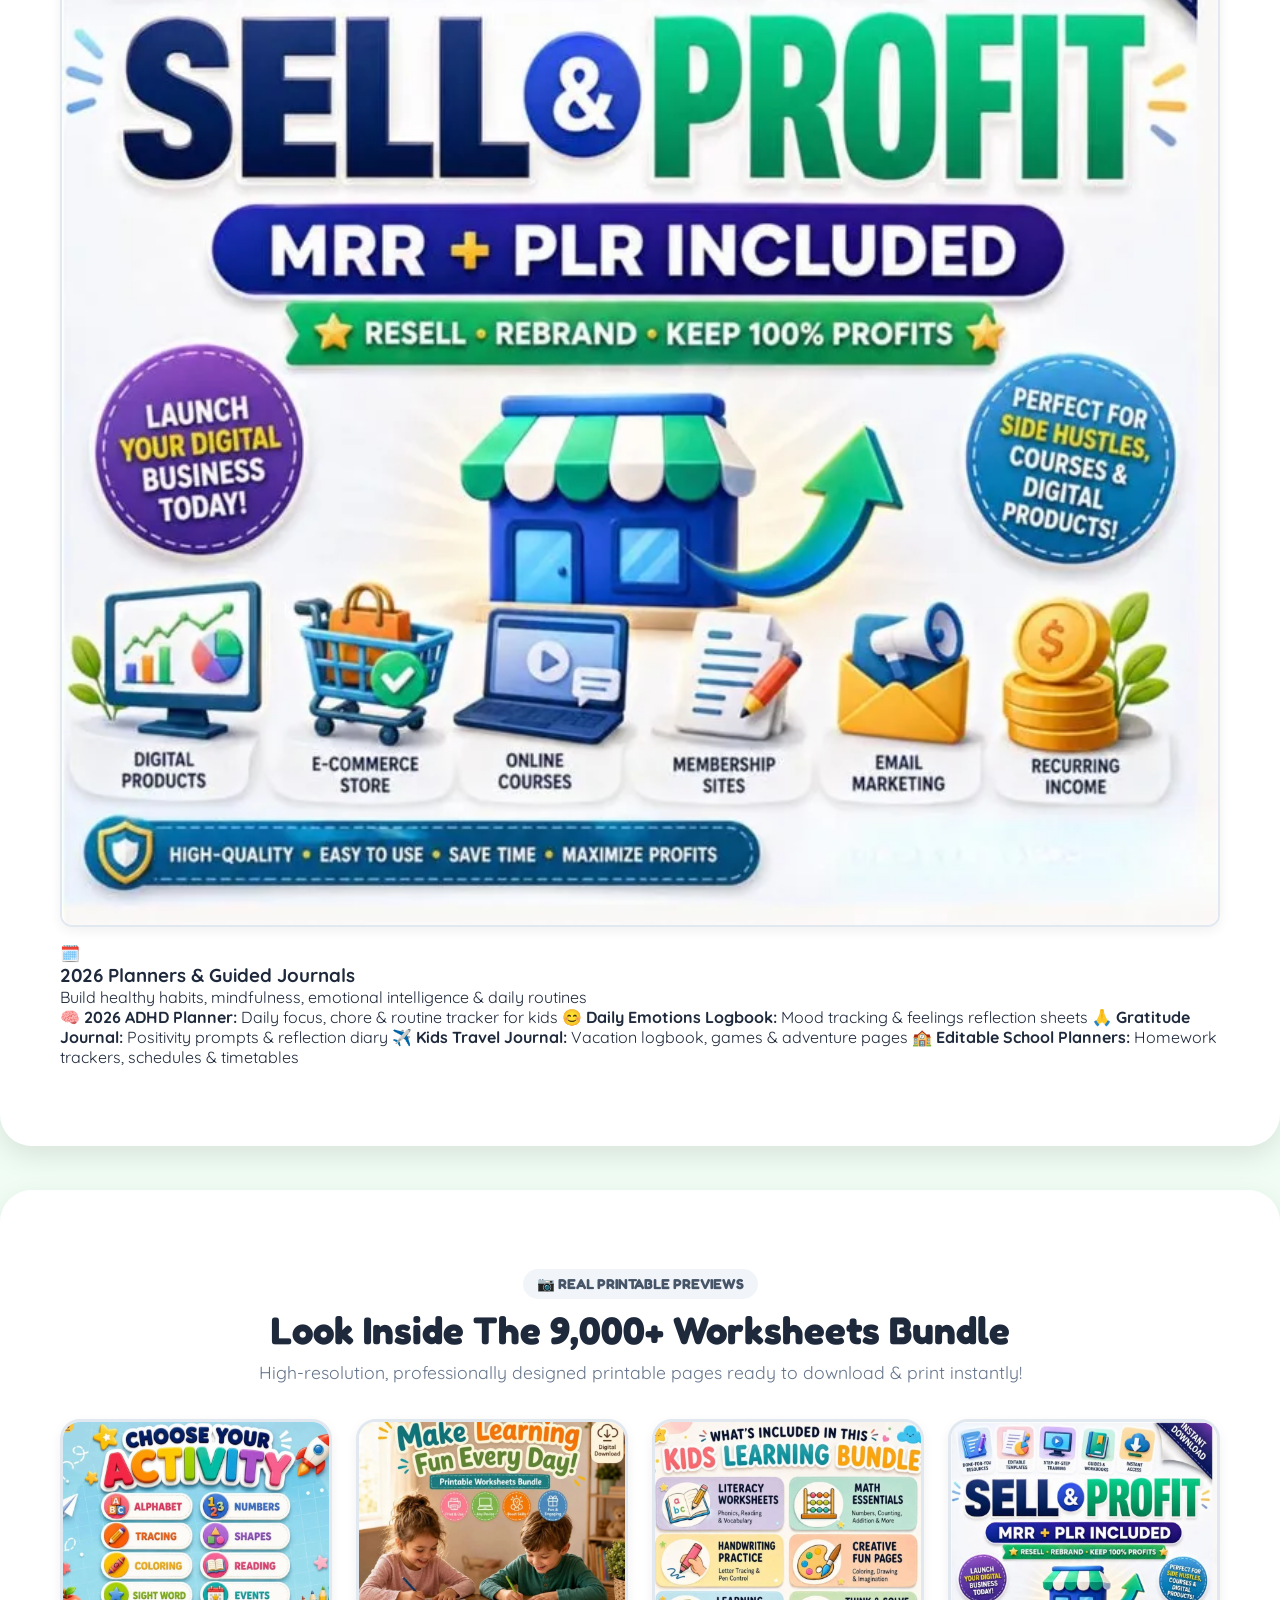
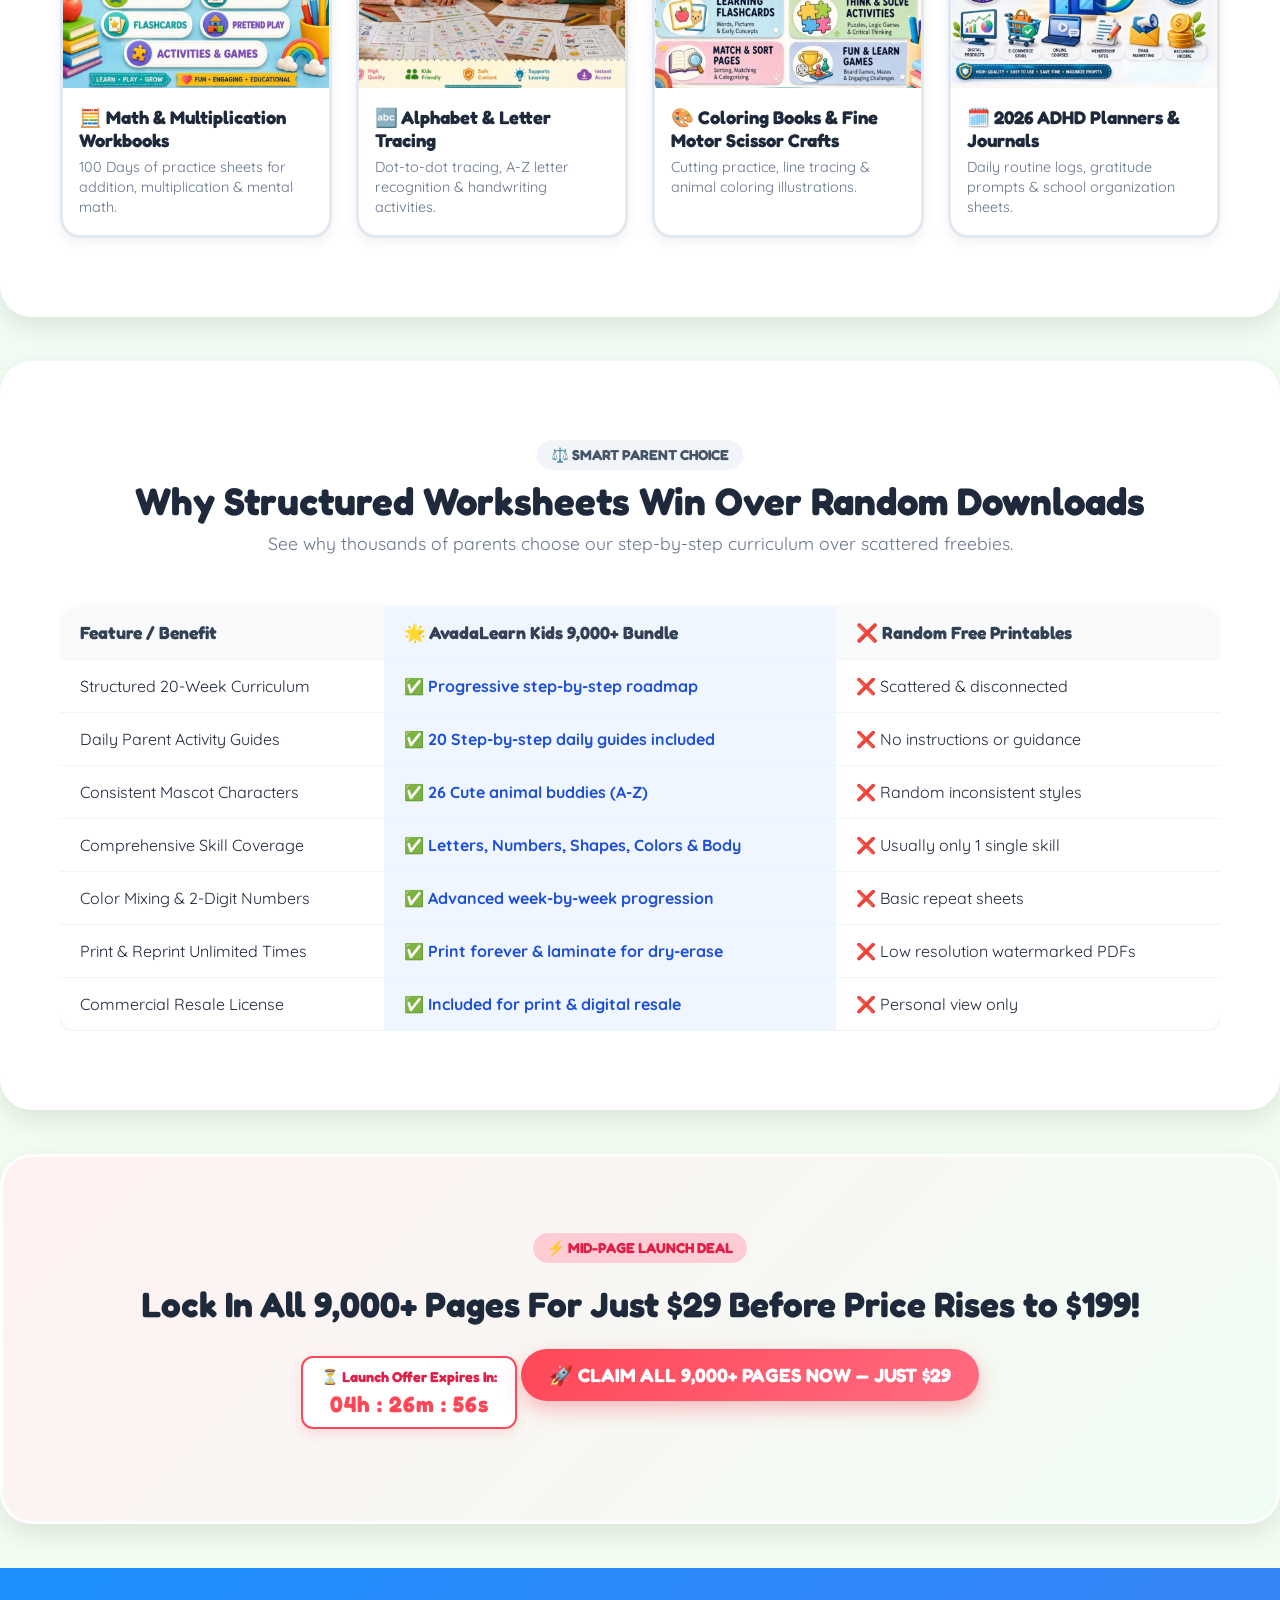
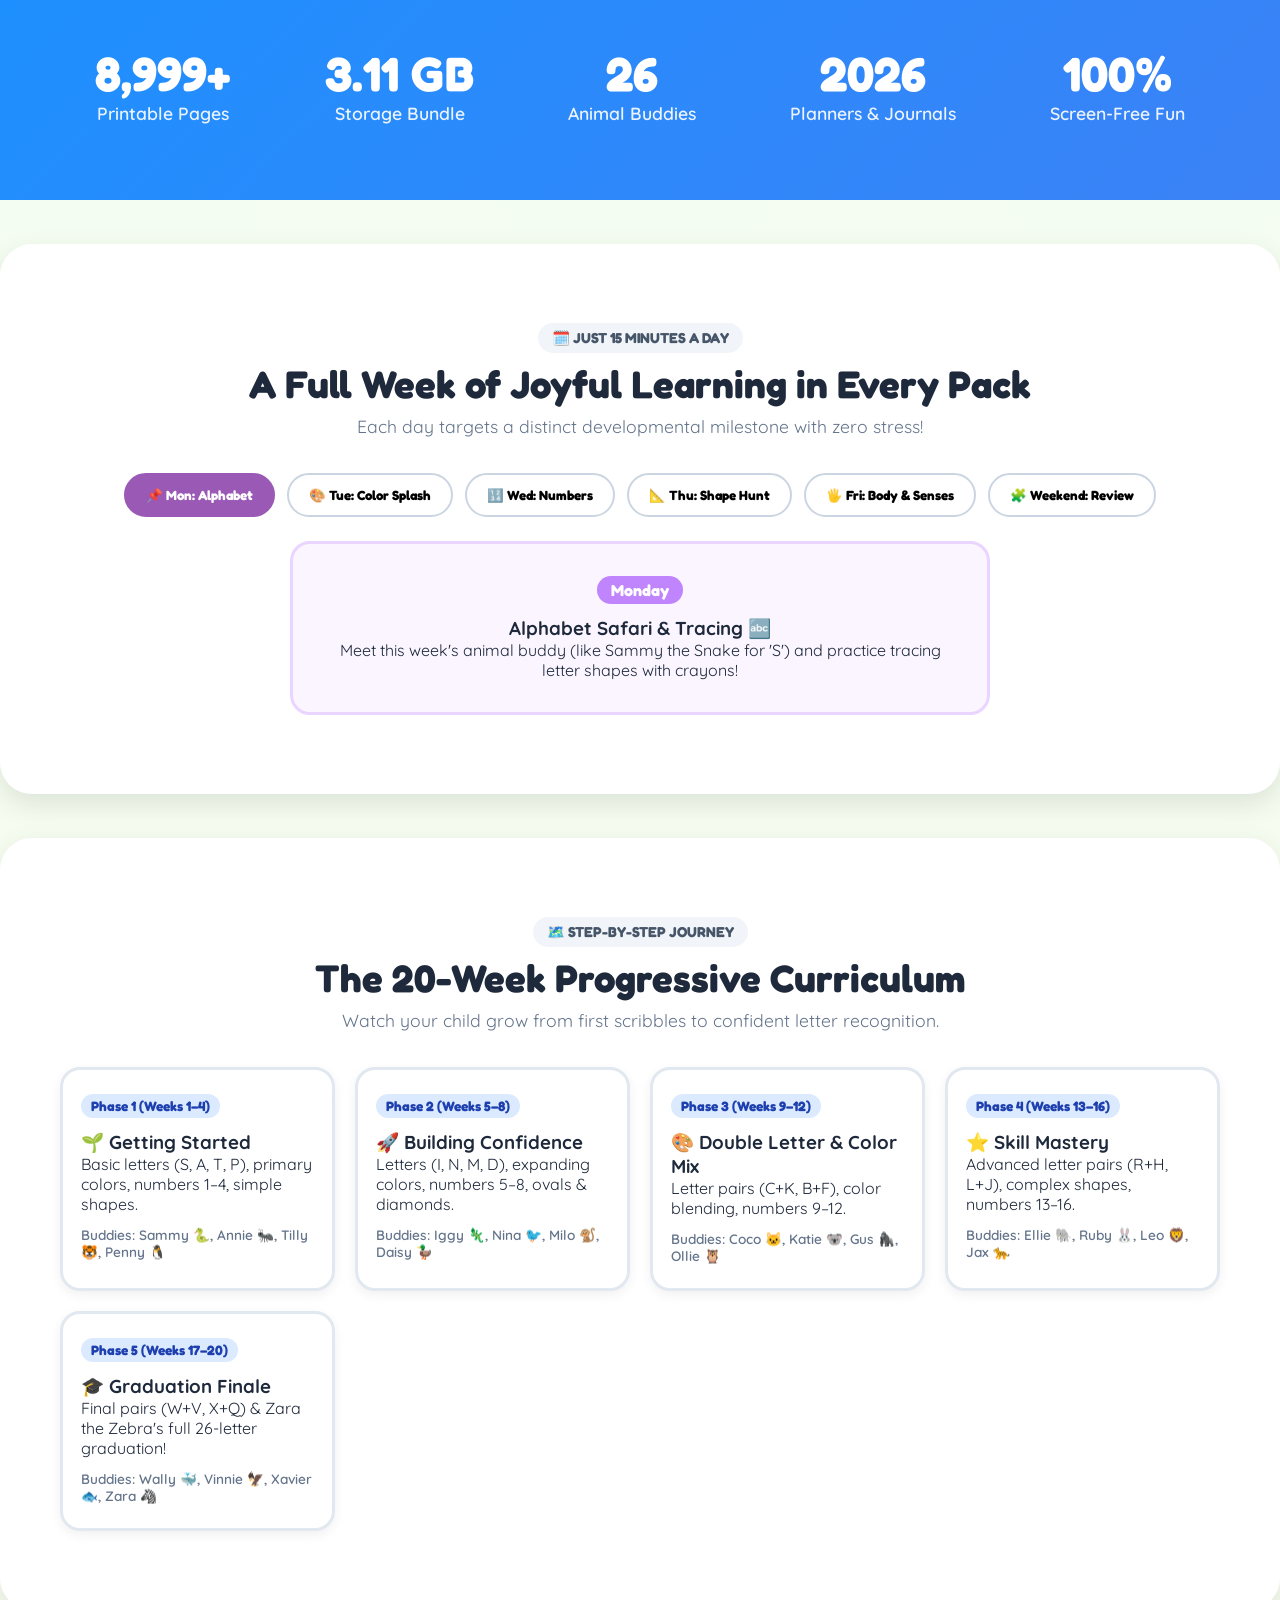
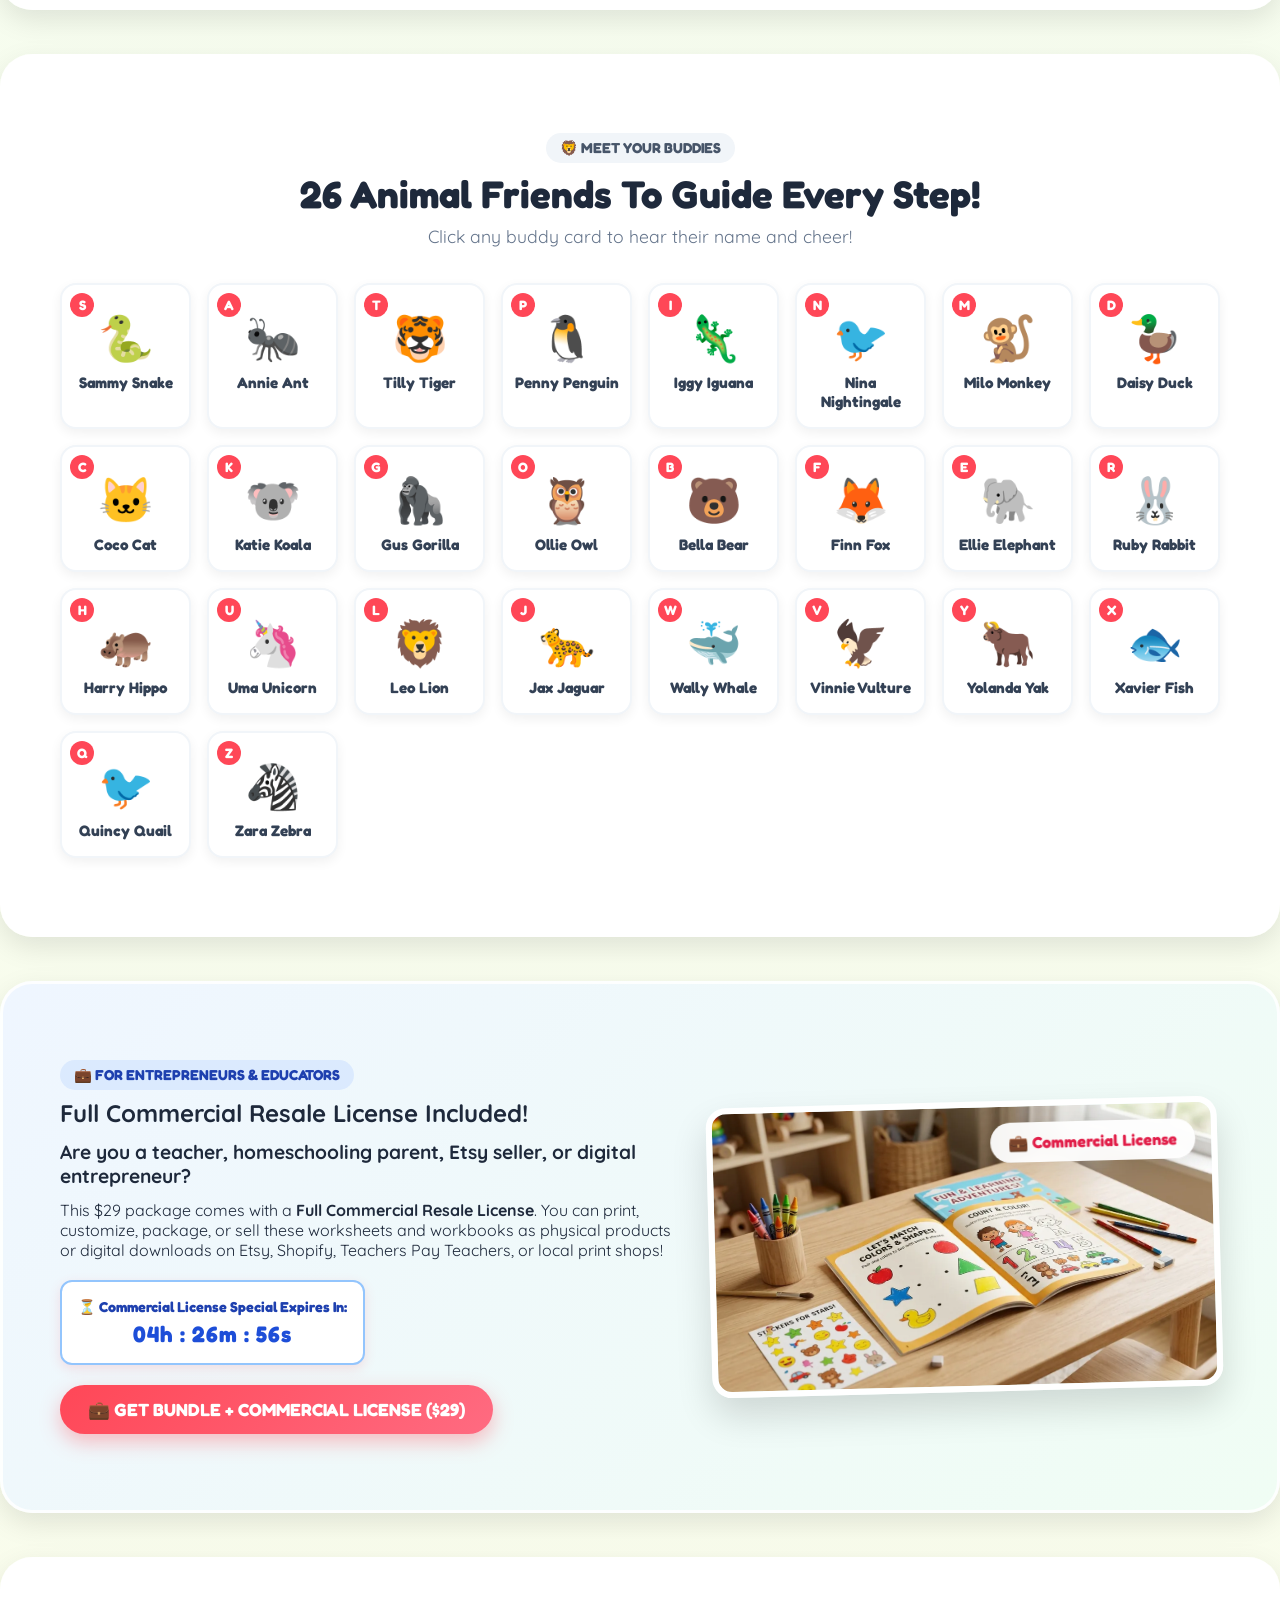
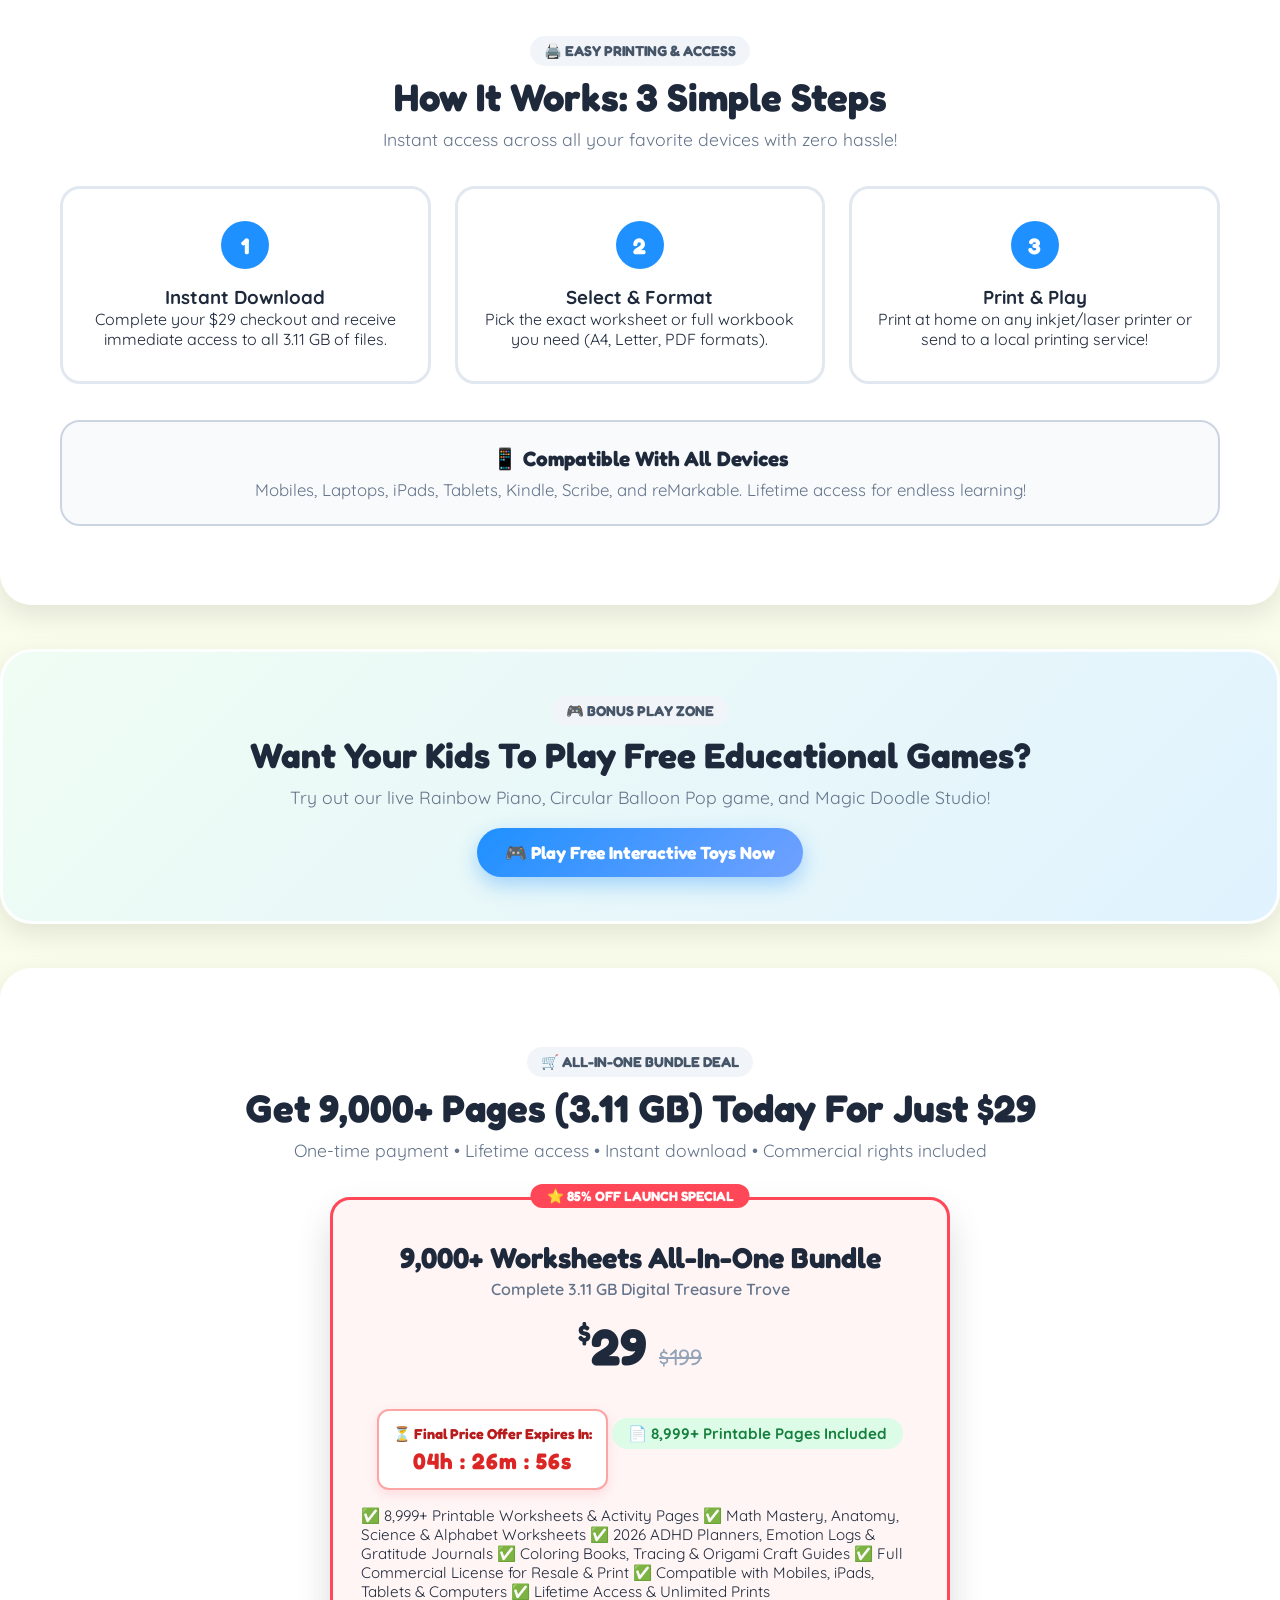
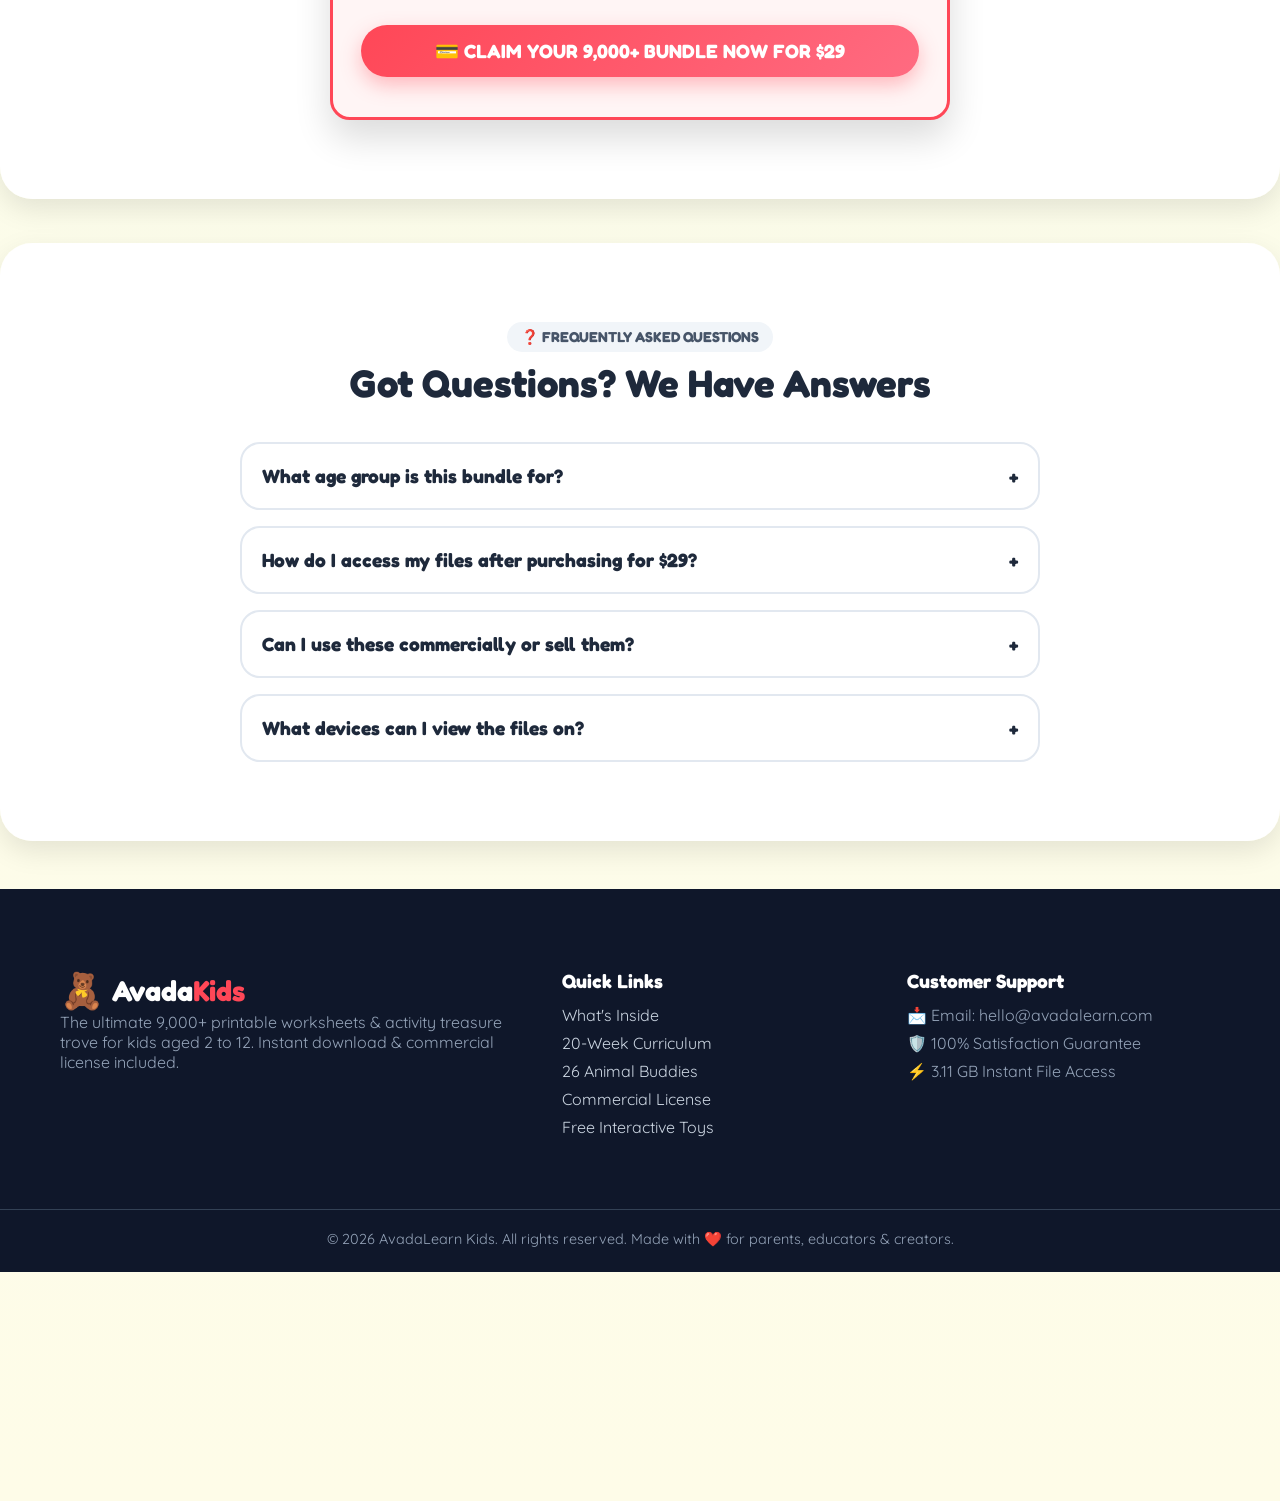
==== commit 241b5bc8: "Add Meta Pixel tracking and optimize image assets for ultrafast loading" ====
--- a/index.html
+++ b/index.html
@@ -15,8 +15,28 @@
   <title>9,000+ Kids Printable Worksheets & Activity All-In-One Bundle | Just $29</title>
   <link rel="preconnect" href="https://fonts.googleapis.com">
   <link rel="preconnect" href="https://fonts.gstatic.com" crossorigin>
+  <link rel="preconnect" href="https://connect.facebook.net">
+  <link rel="dns-prefetch" href="https://connect.facebook.net">
   <link href="https://fonts.googleapis.com/css2?family=Fredoka:wght@400;600;700&family=Quicksand:wght@500;700&family=Bubblegum+Sans&display=swap" rel="stylesheet">
   <link rel="stylesheet" href="style.css">
+  
+  <!-- Meta Pixel Code -->
+  <script>
+  !function(f,b,e,v,n,t,s)
+  {if(f.fbq)return;n=f.fbq=function(){n.callMethod?
+  n.callMethod.apply(n,arguments):n.queue.push(arguments)};
+  if(!f._fbq)f._fbq=n;n.push=n;n.loaded=!0;n.version='2.0';
+  n.queue=[];t=b.createElement(e);t.async=!0;
+  t.src=v;s=b.getElementsByTagName(e)[0];
+  s.parentNode.insertBefore(t,s)}(window, document,'script',
+  'https://connect.facebook.net/en_US/fbevents.js');
+  fbq('init', '1615257300031982');
+  fbq('track', 'PageView');
+  </script>
+  <noscript><img height="1" width="1" style="display:none"
+  src="https://www.facebook.com/tr?id=1615257300031982&ev=PageView&noscript=1"
+  /></noscript>
+  <!-- End Meta Pixel Code -->
 </head>
 <body>
   <!-- Floating background decorations -->
@@ -136,7 +156,10 @@
       <div class="container creator-grid">
         <div class="creator-media">
           <div class="image-frame">
-            <img src="assets/creator.jpg" alt="Sarah and her toddler" class="creator-img">
+            <picture>
+              <source srcset="assets/creator.webp" type="image/webp">
+              <img src="assets/creator.jpg" alt="Sarah and her toddler" class="creator-img" loading="lazy" decoding="async" width="500" height="280">
+            </picture>
           </div>
         </div>
         <div class="creator-text">
@@ -164,7 +187,10 @@
           <!-- CATEGORY 1 -->
           <div class="inside-card">
             <div class="inside-preview-frame">
-              <img src="https://i.etsystatic.com/66926548/r/il/2ebfee/8284735589/il_794xN.8284735589_4z7o.jpg" alt="Activity Books & Worksheets Preview" class="inside-preview-img">
+              <picture>
+                <source srcset="assets/previews/preview_1.webp" type="image/webp">
+                <img src="assets/previews/preview_1.jpg" alt="Activity Books & Worksheets Preview" class="inside-preview-img" loading="lazy" decoding="async" width="400" height="300">
+              </picture>
             </div>
             <div class="inside-icon">📚</div>
             <h3>Activity Books & Worksheets</h3>
@@ -181,7 +207,10 @@
           <!-- CATEGORY 2 -->
           <div class="inside-card">
             <div class="inside-preview-frame">
-              <img src="https://i.etsystatic.com/66926548/r/il/8ceb9c/8284735591/il_794xN.8284735591_s9dl.jpg" alt="Creative & Fine Motor Activities Preview" class="inside-preview-img">
+              <picture>
+                <source srcset="assets/previews/preview_2.webp" type="image/webp">
+                <img src="assets/previews/preview_2.jpg" alt="Creative & Fine Motor Activities Preview" class="inside-preview-img" loading="lazy" decoding="async" width="400" height="300">
+              </picture>
             </div>
             <div class="inside-icon">🎨</div>
             <h3>Creative & Fine Motor Activities</h3>
@@ -197,7 +226,10 @@
           <!-- CATEGORY 3 -->
           <div class="inside-card">
             <div class="inside-preview-frame">
-              <img src="https://i.etsystatic.com/66926548/r/il/60b75d/8236826758/il_794xN.8236826758_gngx.jpg" alt="2026 Planners & Guided Journals Preview" class="inside-preview-img">
+              <picture>
+                <source srcset="assets/previews/preview_4.webp" type="image/webp">
+                <img src="assets/previews/preview_4.jpg" alt="2026 Planners & Guided Journals Preview" class="inside-preview-img" loading="lazy" decoding="async" width="400" height="300">
+              </picture>
             </div>
             <div class="inside-icon">🗓️</div>
             <h3>2026 Planners & Guided Journals</h3>
@@ -226,7 +258,10 @@
         <div class="gallery-grid">
           <div class="gallery-card">
             <div class="gallery-img-wrapper">
-              <img src="https://i.etsystatic.com/66926548/r/il/2ebfee/8284735589/il_794xN.8284735589_4z7o.jpg" alt="Worksheet Bundle Preview 1" class="gallery-img">
+              <picture>
+                <source srcset="assets/previews/preview_1.webp" type="image/webp">
+                <img src="assets/previews/preview_1.jpg" alt="Math & Multiplication Workbooks" class="gallery-img" loading="lazy" decoding="async" width="400" height="300">
+              </picture>
             </div>
             <div class="gallery-caption">
               <h4>🧮 Math & Multiplication Workbooks</h4>
@@ -236,7 +271,10 @@
 
           <div class="gallery-card">
             <div class="gallery-img-wrapper">
-              <img src="https://i.etsystatic.com/66926548/r/il/10dcec/8236826782/il_794xN.8236826782_pv1v.jpg" alt="Worksheet Bundle Preview 2" class="gallery-img">
+              <picture>
+                <source srcset="assets/previews/preview_2.webp" type="image/webp">
+                <img src="assets/previews/preview_2.jpg" alt="Alphabet & Letter Tracing" class="gallery-img" loading="lazy" decoding="async" width="400" height="300">
+              </picture>
             </div>
             <div class="gallery-caption">
               <h4>🔤 Alphabet & Letter Tracing</h4>
@@ -246,7 +284,10 @@
 
           <div class="gallery-card">
             <div class="gallery-img-wrapper">
-              <img src="https://i.etsystatic.com/66926548/r/il/8ceb9c/8284735591/il_794xN.8284735591_s9dl.jpg" alt="Worksheet Bundle Preview 3" class="gallery-img">
+              <picture>
+                <source srcset="assets/previews/preview_3.webp" type="image/webp">
+                <img src="assets/previews/preview_3.jpg" alt="Coloring Books & Fine Motor Scissor Crafts" class="gallery-img" loading="lazy" decoding="async" width="400" height="300">
+              </picture>
             </div>
             <div class="gallery-caption">
               <h4>🎨 Coloring Books & Fine Motor Scissor Crafts</h4>
@@ -256,7 +297,10 @@
 
           <div class="gallery-card">
             <div class="gallery-img-wrapper">
-              <img src="https://i.etsystatic.com/66926548/r/il/60b75d/8236826758/il_794xN.8236826758_gngx.jpg" alt="Worksheet Bundle Preview 4" class="gallery-img">
+              <picture>
+                <source srcset="assets/previews/preview_4.webp" type="image/webp">
+                <img src="assets/previews/preview_4.jpg" alt="2026 ADHD Planners & Journals" class="gallery-img" loading="lazy" decoding="async" width="400" height="300">
+              </picture>
             </div>
             <div class="gallery-caption">
               <h4>🗓️ 2026 ADHD Planners & Journals</h4>
@@ -546,7 +590,10 @@
         </div>
         <div class="commercial-media">
           <div class="image-frame">
-            <img src="assets/creator.jpg" alt="Commercial Use License Included" class="hero-img">
+            <picture>
+              <source srcset="assets/bundle_mockup.webp" type="image/webp">
+              <img src="assets/bundle_mockup.jpg" alt="Commercial Use License Included" class="hero-img" loading="lazy" decoding="async" width="600" height="338">
+            </picture>
             <div class="floating-badge badge-top-right">💼 Commercial License</div>
           </div>
         </div>
@@ -742,8 +789,6 @@
     </button>
   </div>
 
-
-
   <footer class="footer">
     <div class="container footer-grid">
       <div class="footer-col">
@@ -781,6 +826,6 @@
   </footer>
 
   <canvas id="confetti-canvas"></canvas>
-  <script src="script.js"></script>
+  <script src="script.js" defer></script>
 </body>
 </html>
